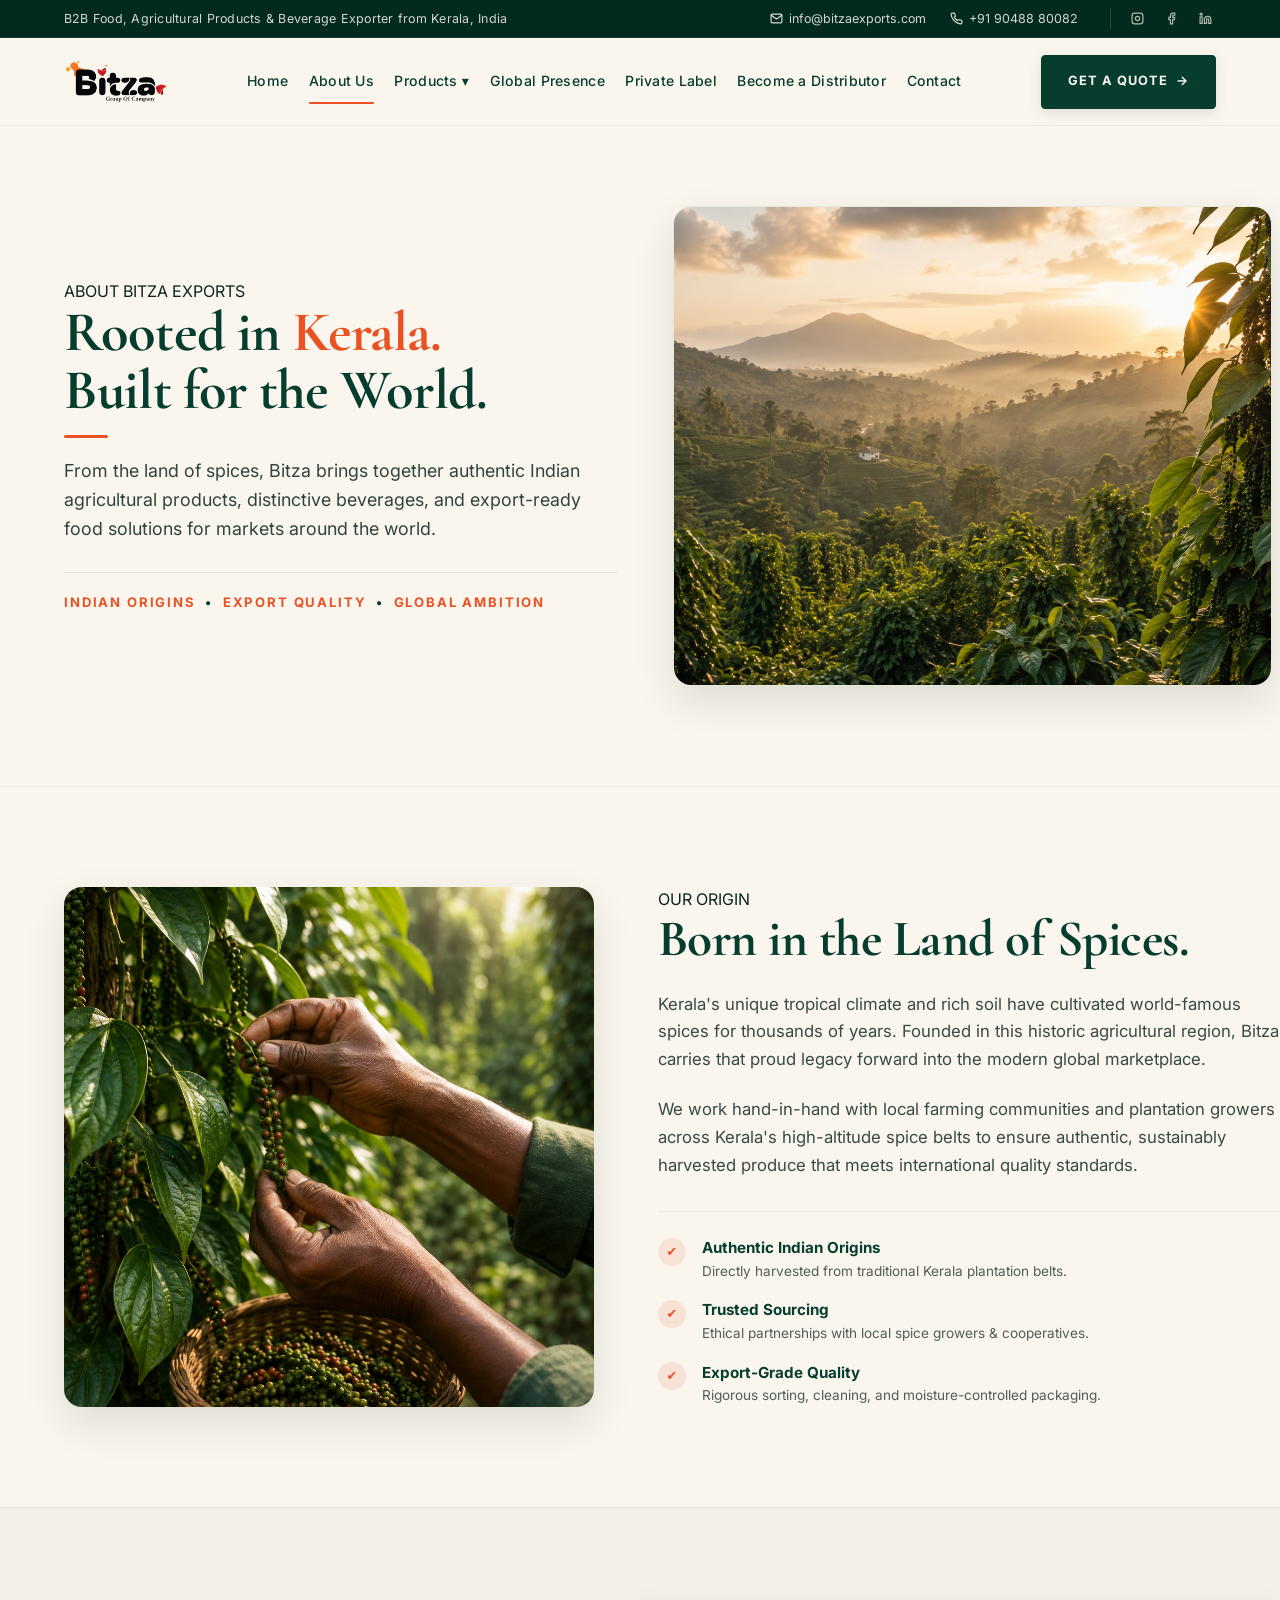
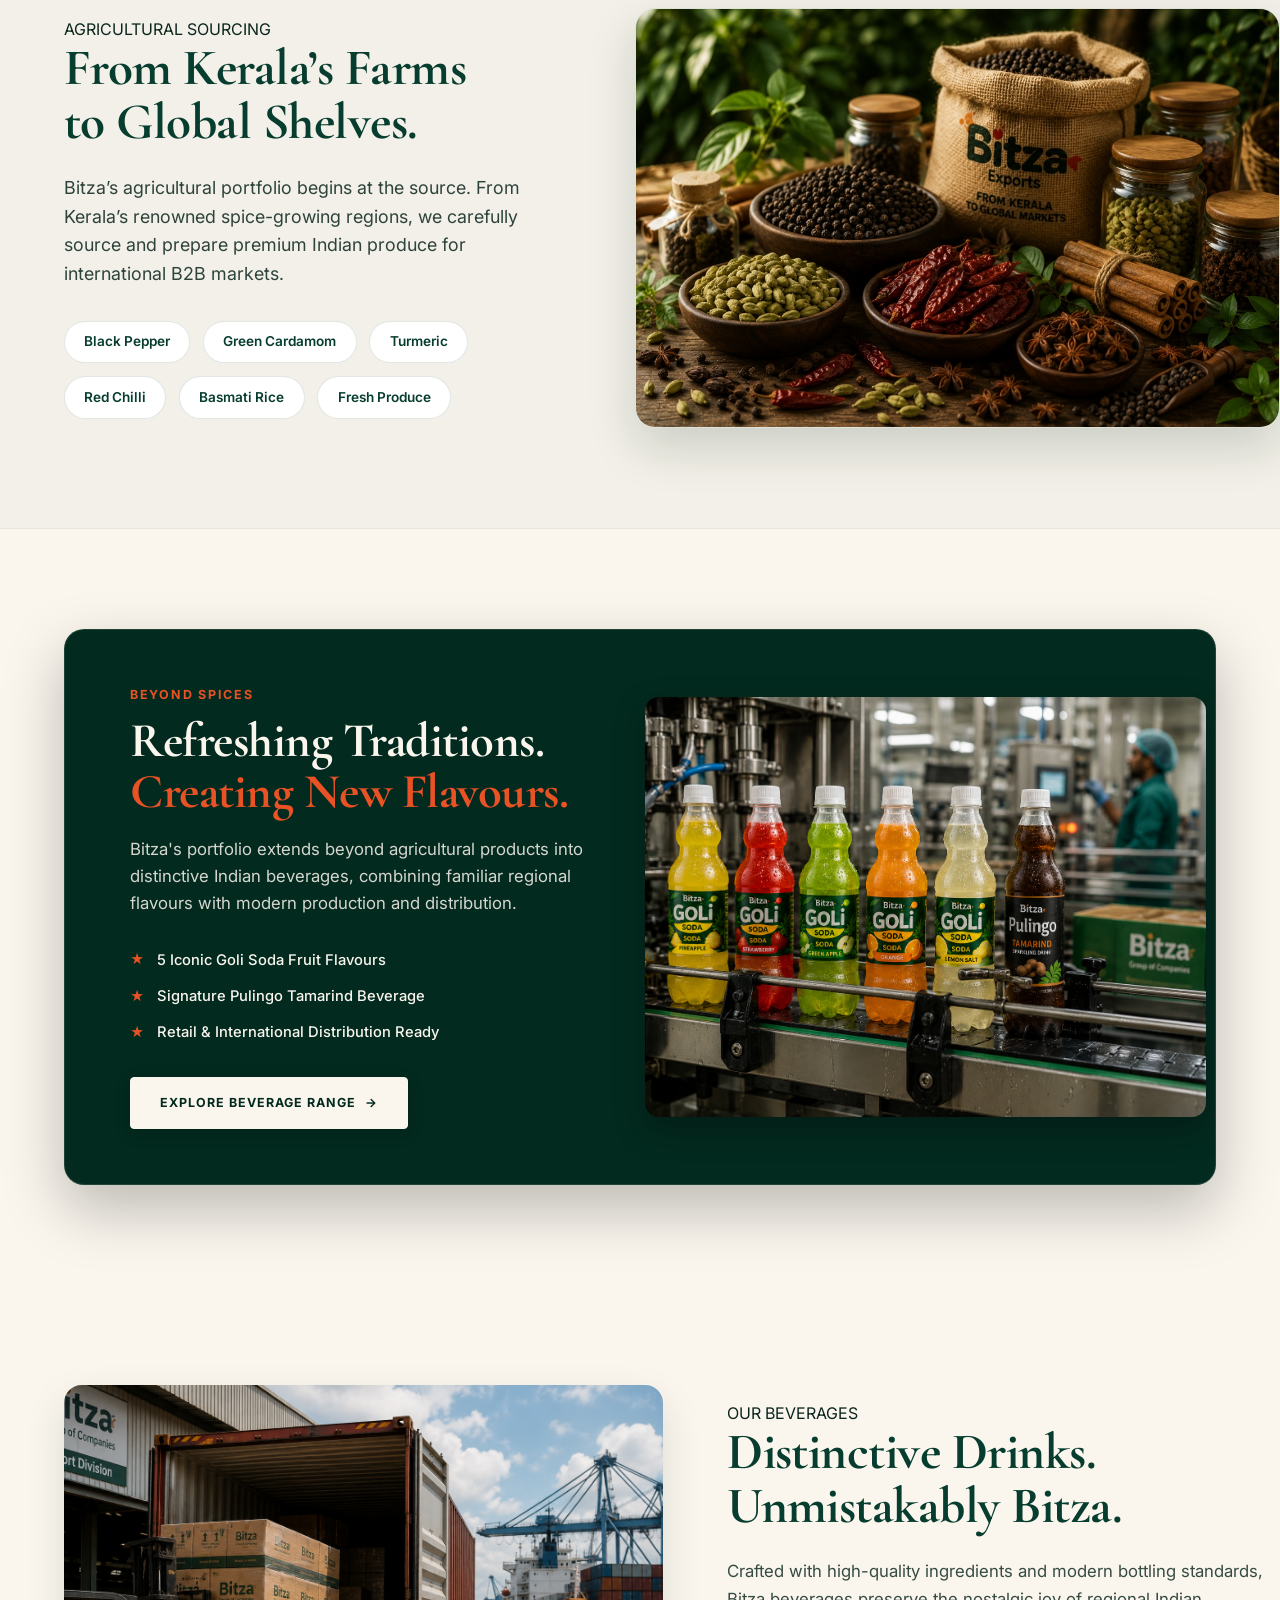
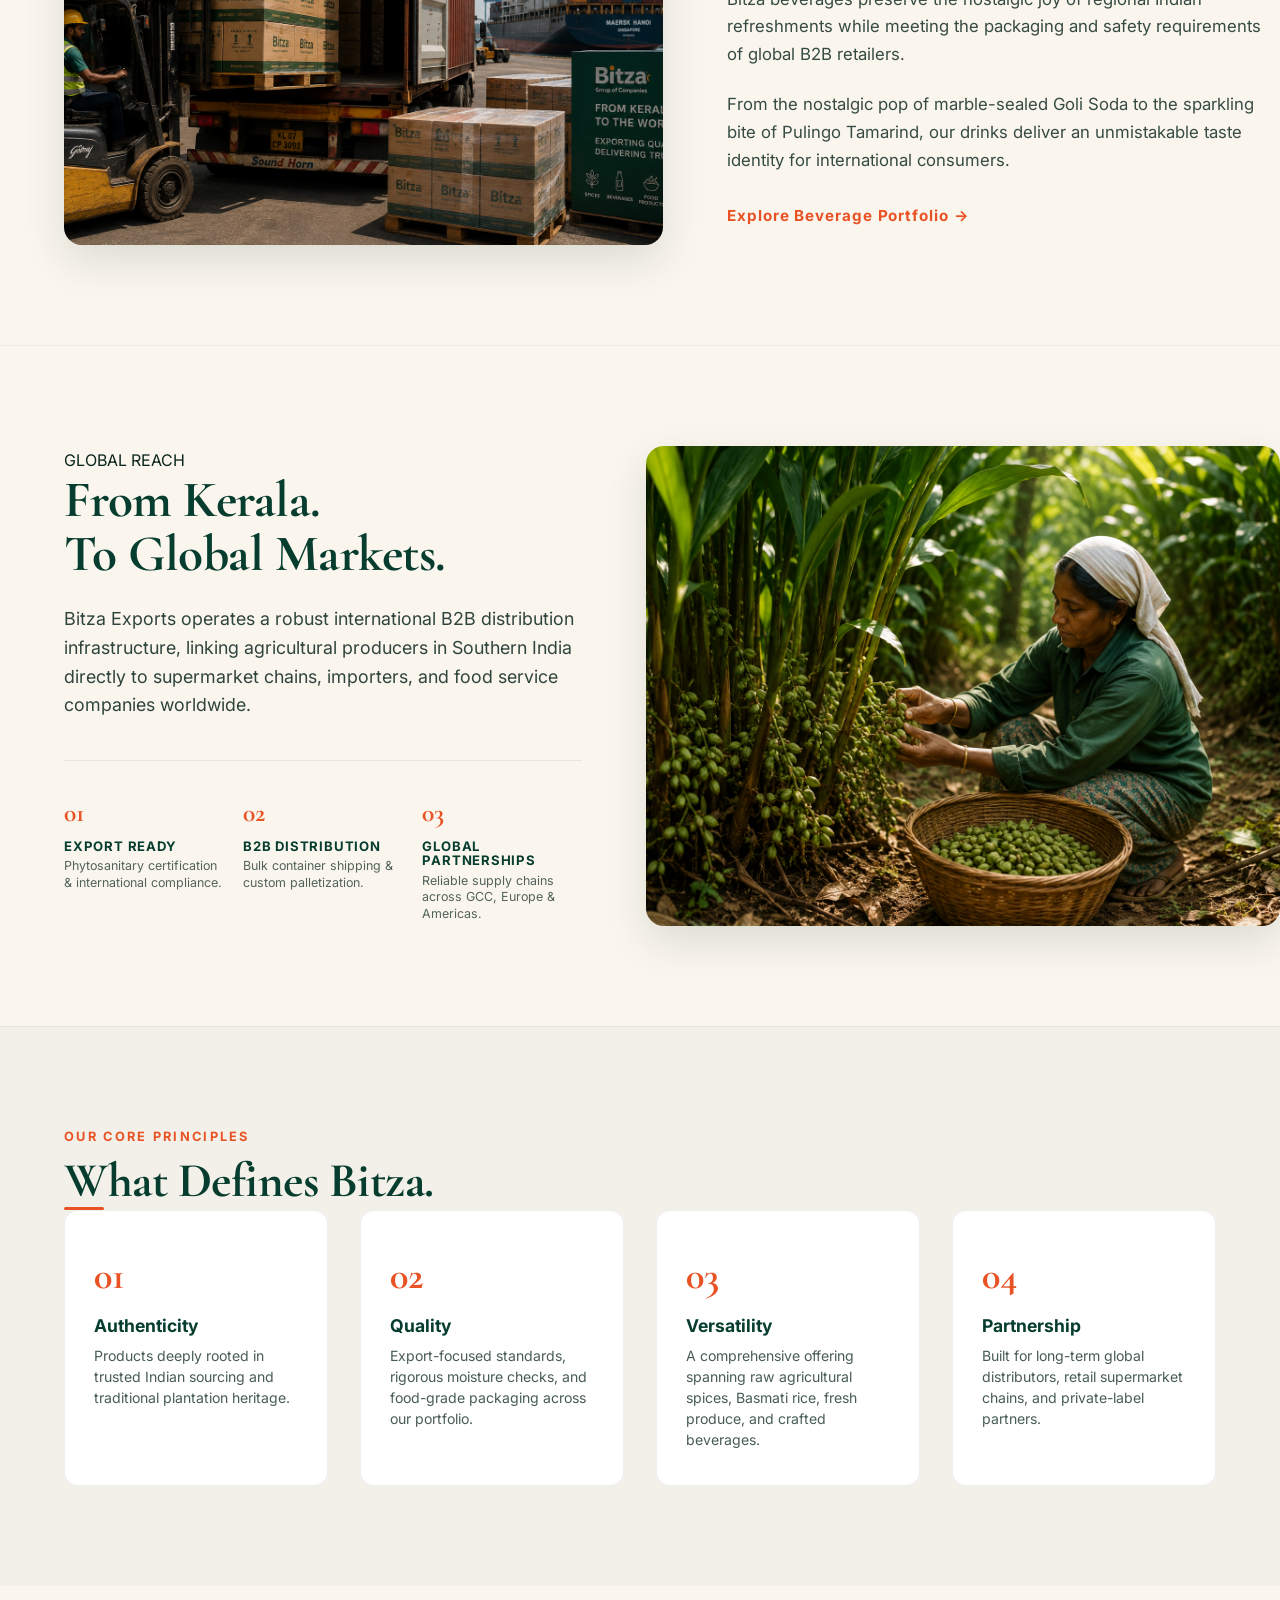
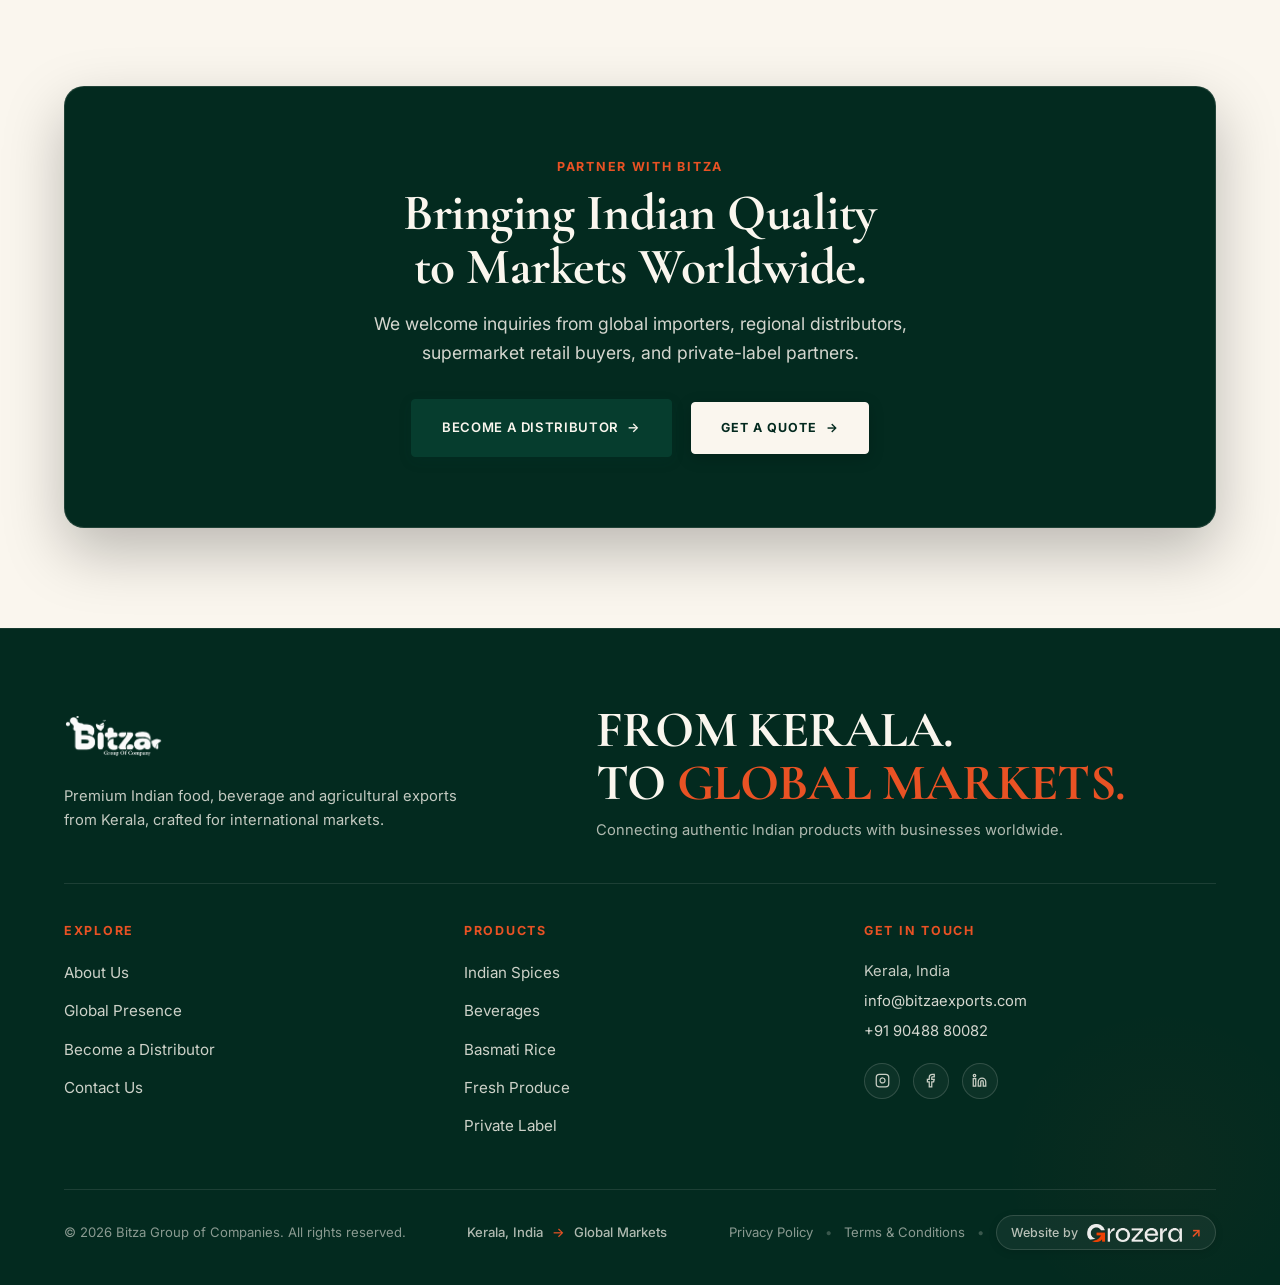
==== about.html @ db4b9f18 "Update footer Grozera credit to use exact uploaded Grozera logo asset with button pill styling" ====
<!DOCTYPE html>
<html lang="en">
<head>
  <meta charset="UTF-8">
  <meta name="viewport" content="width=device-width, initial-scale=1.0">
  <title>About Us — Bitza Exports | Rooted in Kerala, Built for the World</title>
  <meta name="description" content="Discover the story of Bitza Exports: from Kerala's spice plantations and agricultural sourcing to modern beverage production and global B2B export distribution.">
  
  <meta name="pinterest" content="nopin" />
  <link rel="icon" type="image/png" href="assets/logo.png">
  
  <!-- Google Fonts -->
  <link rel="preconnect" href="https://fonts.googleapis.com">
  <link rel="preconnect" href="https://fonts.gstatic.com" crossorigin>
  <link href="https://fonts.googleapis.com/css2?family=Cormorant+Garamond:ital,wght@0,500;0,600;0,700;1,400&family=Inter:wght@300;400;500;600;700&display=swap" rel="stylesheet">

  <!-- CSS Stylesheet -->
  <link rel="stylesheet" href="css/style.css?v=1200">
</head>
<body>

  <!-- Top Utility Bar -->
  <div class="top-utility-bar">
    <div class="container utility-container">
      <div class="utility-left">
        <span>B2B Food, Agricultural Products & Beverage Exporter from Kerala, India</span>
      </div>
      <div class="utility-right">
        <a href="mailto:info@bitzaexports.com">
          <svg width="13" height="13" viewBox="0 0 24 24" fill="none" stroke="currentColor" stroke-width="2.2"><path d="M4 4h16c1.1 0 2 .9 2 2v12c0 1.1-.9 2-2 2H4c-1.1 0-2-.9-2-2V6c0-1.1.9-2 2-2z"></path><polyline points="22,6 12,13 2,6"></polyline></svg>
          info@bitzaexports.com
        </a>
        <a href="tel:+919048880082">
          <svg width="13" height="13" viewBox="0 0 24 24" fill="none" stroke="currentColor" stroke-width="2.2"><path d="M22 16.92v3a2 2 0 0 1-2.18 2 19.79 19.79 0 0 1-8.63-3.07 19.5 19.5 0 0 1-6-6 19.79 19.79 0 0 1-3.07-8.67A2 2 0 0 1 4.11 2h3a2 2 0 0 1 2 1.72 12.84 12.84 0 0 0 .7 2.81 2 2 0 0 1-.45 2.11L8.09 9.91a16 16 0 0 0 6 6l1.27-1.27a2 2 0 0 1 2.11-.45 12.84 12.84 0 0 0 2.81.7A2 2 0 0 1 22 16.92z"></path></svg>
          +91 90488 80082
        </a>
        <div class="utility-socials">
          <a href="https://www.instagram.com/bitza_group?igsh=MTluaHoxc25wZjhmeg==" target="_blank" rel="noopener noreferrer" aria-label="Visit Bitza on Instagram"><svg width="13" height="13" viewBox="0 0 24 24" fill="none" stroke="currentColor" stroke-width="2.2"><rect x="2" y="2" width="20" height="20" rx="5" ry="5"></rect><path d="M16 11.37A4 4 0 1 1 12.63 8 4 4 0 0 1 16 11.37z"></path><line x1="17.5" y1="6.5" x2="17.51" y2="6.5"></line></svg></a>
          <a href="https://www.facebook.com/share/p/14ssbmf7pZp/?mibextid=wwXIfr" target="_blank" rel="noopener noreferrer" aria-label="Visit Bitza on Facebook"><svg width="13" height="13" viewBox="0 0 24 24" fill="none" stroke="currentColor" stroke-width="2.2"><path d="M18 2h-3a5 5 0 0 0-5 5v3H7v4h3v8h4v-8h3l1-4h-4V7a1 1 0 0 1 1-1h3z"></path></svg></a>
          <a href="#" aria-label="LinkedIn"><svg width="13" height="13" viewBox="0 0 24 24" fill="none" stroke="currentColor" stroke-width="2.2"><path d="M16 8a6 6 0 0 1 6 6v7h-4v-7a2 2 0 0 0-2-2 2 2 0 0 0-2 2v7h-4v-7a6 6 0 0 1 6-6z"></path><rect x="2" y="9" width="4" height="12"></rect><circle cx="4" cy="4" r="2"></circle></svg></a>
        </div>
      </div>
    </div>
  </div>

  <!-- Header / Navigation -->
  <header id="mainHeader">
    <div class="nav-container">
      <a href="index.html" class="logo-container">
        <img src="assets/logo.png" alt="Bitza Group of Companies Logo" nopin="nopin" data-pin-no-hover="true">
      </a>
      
      <nav aria-label="Main Navigation">
        <ul class="nav-links">
          <li><a href="index.html">Home</a></li>
          <li class="active"><a href="about.html">About Us</a></li>
          <li class="has-dropdown">
            <a href="products.html" aria-haspopup="true">Products <span class="arrow">▾</span></a>
            <ul class="dropdown-menu">
              <li><a href="products.html" class="dropdown-title-link">All Products Portfolio</a></li>
              <li><a href="products.html?cat=spices">Spices (Pepper, Cardamom, Turmeric)</a></li>
              <li><a href="products.html?cat=beverages">Beverages (Goli Soda & Pulingo)</a></li>
              <li><a href="products.html?cat=rice">Rice (Basmati Varieties)</a></li>
              <li><a href="products.html?cat=produce">Fresh Produce (Fruits & Vegetables)</a></li>
            </ul>
          </li>
          <li><a href="index.html#global-presence">Global Presence</a></li>
          <li><a href="index.html#private-label">Private Label</a></li>
          <li><a href="distributor.html">Become a Distributor</a></li>
          <li><a href="contact.html">Contact</a></li>
        </ul>
      </nav>
      
      <div class="nav-right-actions">
        <a href="contact.html" class="btn btn-nav-quote">GET A QUOTE <span class="arrow">→</span></a>
      </div>

      <button class="burger-menu" id="burgerBtn" aria-label="Toggle Navigation Menu">
        <span></span><span></span><span></span>
      </button>
    </div>
  </header>

  <!-- Mobile Drawer Panel -->
  <div class="mobile-nav-panel" id="mobilePanel">
    <ul class="mobile-nav-links">
      <li><a href="index.html">Home</a></li>
      <li class="active"><a href="about.html">About Us</a></li>
      <li>
        <a href="products.html">Products</a>
        <ul class="mobile-sub-menu">
          <li><a href="products.html?cat=spices">Spices & Food</a></li>
          <li><a href="products.html?cat=beverages">Beverages (Goli Soda & Pulingo)</a></li>
          <li><a href="products.html?cat=rice">Basmati Rice</a></li>
          <li><a href="products.html?cat=produce">Fresh Produce</a></li>
        </ul>
      </li>
      <li><a href="index.html#global-presence">Global Presence</a></li>
      <li><a href="index.html#private-label">Private Label</a></li>
      <li><a href="distributor.html">Become a Distributor</a></li>
      <li><a href="contact.html">Contact</a></li>
    </ul>
    <div class="mobile-drawer-cta">
      <a href="contact.html" class="btn btn-hero-primary block-cta">GET A QUOTE <span class="arrow">→</span></a>
    </div>
  </div>

  <!-- SECTION 1 — ABOUT HERO -->
  <section class="about-hero-section">
    <div class="container">
      <div class="about-hero-grid">
        
        <!-- Left Content -->
        <div class="about-hero-left">
          <span class="eyebrow-orange">ABOUT BITZA EXPORTS</span>
          
          <h1 class="about-hero-headline">
            Rooted in <span class="text-orange">Kerala.</span><br>
            Built for the World.
          </h1>
          
          <div class="hero-orange-line"></div>
          
          <p class="about-hero-lead">
            From the land of spices, Bitza brings together authentic Indian agricultural products, distinctive beverages, and export-ready food solutions for markets around the world.
          </p>
          
          <div class="about-hero-tagline">
            <span>Indian Origins</span> • <span>Export Quality</span> • <span>Global Ambition</span>
          </div>
        </div>

        <!-- Right Photographic Composition -->
        <div class="about-hero-right">
          <div class="about-hero-img-wrap">
            <img src="aboutus/ChatGPT Image Aug 3, 2026 at 01_32_24 PM.png" alt="Kerala Spice Plantation Landscape Origin" class="about-hero-img" nopin="nopin" data-pin-no-hover="true">
          </div>
        </div>

      </div>
    </div>
  </section>

  <!-- SECTION 2 — OUR ORIGIN -->
  <section class="about-origin-section">
    <div class="container">
      <div class="about-origin-grid">
        
        <!-- Left Visual Composition -->
        <div class="about-origin-left reveal-up">
          <div class="origin-main-img-wrap">
            <img src="aboutus/ChatGPT Image Aug 3, 2026 at 01_35_06 PM.png" alt="Kerala Plantation Farmer Harvesting Spices" class="origin-main-img" nopin="nopin" data-pin-no-hover="true">
          </div>
        </div>

        <!-- Right Story Content -->
        <div class="about-origin-right reveal-up">
          <span class="eyebrow-orange">OUR ORIGIN</span>
          <h2 class="serif-title-h2">Born in the Land of Spices.</h2>
          
          <p class="about-story-p">
            Kerala's unique tropical climate and rich soil have cultivated world-famous spices for thousands of years. Founded in this historic agricultural region, Bitza carries that proud legacy forward into the modern global marketplace.
          </p>
          
          <p class="about-story-p">
            We work hand-in-hand with local farming communities and plantation growers across Kerala's high-altitude spice belts to ensure authentic, sustainably harvested produce that meets international quality standards.
          </p>

          <div class="origin-points-list">
            <div class="origin-point-item">
              <span class="point-icon">✔</span>
              <div class="point-txt">
                <strong>Authentic Indian Origins</strong>
                <span>Directly harvested from traditional Kerala plantation belts.</span>
              </div>
            </div>

            <div class="origin-point-item">
              <span class="point-icon">✔</span>
              <div class="point-txt">
                <strong>Trusted Sourcing</strong>
                <span>Ethical partnerships with local spice growers & cooperatives.</span>
              </div>
            </div>

            <div class="origin-point-item">
              <span class="point-icon">✔</span>
              <div class="point-txt">
                <strong>Export-Grade Quality</strong>
                <span>Rigorous sorting, cleaning, and moisture-controlled packaging.</span>
              </div>
            </div>
          </div>
        </div>

      </div>
    </div>
  </section>

          <!-- SECTION 3 — AGRICULTURAL SOURCING -->
  <section class="about-farm-portfolio-section" id="agricultural-sourcing">
    <div class="container">
      <div class="farm-portfolio-grid">
        
        <!-- Left Content Column -->
        <div class="farm-text-col reveal-up">
          <span class="eyebrow-orange">AGRICULTURAL SOURCING</span>
          <h2 class="serif-title-h2">From Kerala’s Farms<br>to Global Shelves.</h2>
          
          <p class="lead" style="margin-top: 1rem; margin-bottom: 2rem;">
            Bitza’s agricultural portfolio begins at the source. From Kerala’s renowned spice-growing regions, we carefully source and prepare premium Indian produce for international B2B markets.
          </p>
          
          <div class="farm-categories-grid">
            <div class="farm-cat-chip">Black Pepper</div>
            <div class="farm-cat-chip">Green Cardamom</div>
            <div class="farm-cat-chip">Turmeric</div>
            <div class="farm-cat-chip">Red Chilli</div>
            <div class="farm-cat-chip">Basmati Rice</div>
            <div class="farm-cat-chip">Fresh Produce</div>
          </div>
        </div>

        <!-- Right Side Bitza Spices Photography Frame -->
        <div class="farm-images-col reveal-up">
          <div class="farm-img-card card-single-hero">
            <img src="spices/bitza_spices_hero.jpg?v=200" alt="Bitza Exports Kerala Spices Sourcing - Peppercorns, Cardamom, Red Chillies, Cinnamon" class="farm-img" nopin="nopin" data-pin-no-hover="true">
          </div>
        </div>

      </div>
    </div>
  </section>

  <!-- SECTION 4 — BEYOND SPICES / BEVERAGE STORY -->
  <section class="about-beverage-story-section">
    <div class="container">
      <div class="bev-story-card reveal-up">
        
        <!-- Left Content -->
        <div class="bev-story-left">
          <span class="pl-eyebrow">BEYOND SPICES</span>
          
          <h2 class="bev-story-headline">
            Refreshing Traditions.<br>
            <span class="text-orange">Creating New Flavours.</span>
          </h2>
          
          <p class="bev-story-desc">
            Bitza's portfolio extends beyond agricultural products into distinctive Indian beverages, combining familiar regional flavours with modern production and distribution.
          </p>

          <div class="bev-story-points">
            <div class="bev-point">
              <span class="b-icon">★</span>
              <span>5 Iconic Goli Soda Fruit Flavours</span>
            </div>
            <div class="bev-point">
              <span class="b-icon">★</span>
              <span>Signature Pulingo Tamarind Beverage</span>
            </div>
            <div class="bev-point">
              <span class="b-icon">★</span>
              <span>Retail & International Distribution Ready</span>
            </div>
          </div>

          <div style="margin-top: 2rem;">
            <a href="products.html?cat=beverages" class="btn btn-pl-primary">
              EXPLORE BEVERAGE RANGE <span class="arrow">→</span>
            </a>
          </div>
        </div>

        <!-- Right Production Image -->
        <div class="bev-story-right">
          <div class="bev-factory-img-wrap">
            <img src="aboutus/ChatGPT Image Aug 3, 2026 at 01_58_56 PM.png" alt="Bitza Modern Stainless Steel Beverage Production Facility" class="bev-factory-img" nopin="nopin" data-pin-no-hover="true">
          </div>
        </div>

      </div>
    </div>
  </section>

  <!-- SECTION 5 — OUR BEVERAGES (COMPANY STORY) -->
  <section class="about-our-beverages-section">
    <div class="container">
      <div class="our-bev-grid">
        
        <!-- Left Showcase Image -->
        <div class="our-bev-left reveal-up">
          <div class="bev-family-frame">
            <img src="aboutus/ChatGPT Image Aug 3, 2026 at 02_05_46 PM.png" alt="Bitza Complete Beverage Family Lineup" class="bev-family-img" nopin="nopin" data-pin-no-hover="true">
          </div>
        </div>

        <!-- Right Story Content -->
        <div class="our-bev-right reveal-up">
          <span class="eyebrow-orange">OUR BEVERAGES</span>
          <h2 class="serif-title-h2">Distinctive Drinks.<br>Unmistakably Bitza.</h2>
          
          <p class="about-story-p">
            Crafted with high-quality ingredients and modern bottling standards, Bitza beverages preserve the nostalgic joy of regional Indian refreshments while meeting the packaging and safety requirements of global B2B retailers.
          </p>

          <p class="about-story-p">
            From the nostalgic pop of marble-sealed Goli Soda to the sparkling bite of Pulingo Tamarind, our drinks deliver an unmistakable taste identity for international consumers.
          </p>

          <div style="margin-top: 1.8rem;">
            <a href="products.html?cat=beverages" class="range-card-link" style="font-size: 0.95rem;">
              Explore Beverage Portfolio <span class="arrow">→</span>
            </a>
          </div>
        </div>

      </div>
    </div>
  </section>

  <!-- SECTION 6 — GLOBAL EXPORT -->
  <section class="about-global-export-section">
    <div class="container">
      <div class="global-export-grid">
        
        <!-- Left Story Content -->
        <div class="global-export-left reveal-up">
          <span class="eyebrow-orange">GLOBAL REACH</span>
          <h2 class="serif-title-h2">From Kerala.<br>To Global Markets.</h2>
          
          <p class="lead">
            Bitza Exports operates a robust international B2B distribution infrastructure, linking agricultural producers in Southern India directly to supermarket chains, importers, and food service companies worldwide.
          </p>

          <div class="export-indicators-grid">
            <div class="export-ind-card">
              <span class="ind-num">01</span>
              <h4>EXPORT READY</h4>
              <p>Phytosanitary certification & international compliance.</p>
            </div>
            
            <div class="export-ind-card">
              <span class="ind-num">02</span>
              <h4>B2B DISTRIBUTION</h4>
              <p>Bulk container shipping & custom palletization.</p>
            </div>

            <div class="export-ind-card">
              <span class="ind-num">03</span>
              <h4>GLOBAL PARTNERSHIPS</h4>
              <p>Reliable supply chains across GCC, Europe & Americas.</p>
            </div>
          </div>
        </div>

        <!-- Right Cinematic Export Image -->
        <div class="global-export-right reveal-up">
          <div class="export-img-frame">
            <img src="aboutus/ChatGPT Image Aug 3, 2026 at 02_06_27 PM.png" alt="Bitza International Container Shipping & Export Logistics" class="export-main-img" nopin="nopin" data-pin-no-hover="true">
          </div>
        </div>

      </div>
    </div>
  </section>

  <!-- SECTION 7 — COMPANY VALUES -->
  <section class="about-values-section">
    <div class="container">
      <div class="section-header reveal-up centered-header">
        <span class="section-eyebrow-orange">OUR CORE PRINCIPLES</span>
        <h2>What Defines Bitza.</h2>
        <div class="why-bitza-orange-line centered-line"></div>
      </div>

      <div class="values-4col-grid reveal-up">
        
        <div class="value-col-card">
          <span class="v-num">01</span>
          <h3>Authenticity</h3>
          <p>Products deeply rooted in trusted Indian sourcing and traditional plantation heritage.</p>
        </div>

        <div class="value-col-card">
          <span class="v-num">02</span>
          <h3>Quality</h3>
          <p>Export-focused standards, rigorous moisture checks, and food-grade packaging across our portfolio.</p>
        </div>

        <div class="value-col-card">
          <span class="v-num">03</span>
          <h3>Versatility</h3>
          <p>A comprehensive offering spanning raw agricultural spices, Basmati rice, fresh produce, and crafted beverages.</p>
        </div>

        <div class="value-col-card">
          <span class="v-num">04</span>
          <h3>Partnership</h3>
          <p>Built for long-term global distributors, retail supermarket chains, and private-label partners.</p>
        </div>

      </div>
    </div>
  </section>

  <!-- SECTION 8 — FINAL PARTNER CTA -->
  <section class="about-final-cta-section">
    <div class="container">
      <div class="about-cta-card reveal-up">
        <span class="pl-eyebrow">PARTNER WITH BITZA</span>
        
        <h2 class="serif-title-white" style="font-size: clamp(2.4rem, 4vw, 3.5rem);">
          Bringing Indian Quality<br>
          to Markets Worldwide.
        </h2>
        
        <p class="lead-white" style="max-width: 620px; margin: 1rem auto 2rem auto;">
          We welcome inquiries from global importers, regional distributors, supermarket retail buyers, and private-label partners.
        </p>

        <div class="about-cta-buttons">
          <a href="distributor.html" class="btn btn-hero-primary">BECOME A DISTRIBUTOR <span class="arrow">→</span></a>
          <a href="contact.html" class="btn btn-pl-primary">GET A QUOTE <span class="arrow">→</span></a>
        </div>
      </div>
    </div>
  </section>

  <!-- SECTION 11: PREMIUM EDITORIAL FOOTER -->
  <footer class="site-footer" id="site-footer">
    <div class="footer-container">
      
      <!-- TOP BRAND AREA (Two-Column Composition) -->
      <div class="footer-brand-grid">
        
        <!-- LEFT: Brand Logo & Description -->
        <div class="footer-brand-left">
          <div class="footer-logo-wrap">
            <img src="assets/logo.png" alt="Bitza Group of Companies Logo" class="footer-logo" nopin="nopin" data-pin-no-hover="true">
          </div>
          <p class="footer-brand-desc">
            Premium Indian food, beverage and agricultural exports from Kerala, crafted for international markets.
          </p>
        </div>

        <!-- RIGHT: Editorial Brand Statement -->
        <div class="footer-brand-right">
          <h2 class="footer-editorial-statement">
            FROM KERALA.<br>
            TO <span class="text-orange">GLOBAL MARKETS.</span>
          </h2>
          <p class="footer-statement-sub">
            Connecting authentic Indian products with businesses worldwide.
          </p>
        </div>

      </div>

      <!-- Subtle Divider #1 -->
      <div class="footer-divider"></div>

      <!-- FOOTER NAVIGATION (3 Well-Proportioned Columns) -->
      <div class="footer-nav-grid">
        
        <!-- COLUMN 1: EXPLORE -->
        <div class="footer-nav-col">
          <h4 class="footer-col-label">EXPLORE</h4>
          <ul class="footer-nav-links">
            <li><a href="about.html">About Us <span class="nav-arrow">→</span></a></li>
            <li><a href="index.html#global-presence">Global Presence <span class="nav-arrow">→</span></a></li>
            <li><a href="distributor.html">Become a Distributor <span class="nav-arrow">→</span></a></li>
            <li><a href="contact.html">Contact Us <span class="nav-arrow">→</span></a></li>
          </ul>
        </div>

        <!-- COLUMN 2: PRODUCTS -->
        <div class="footer-nav-col">
          <h4 class="footer-col-label">PRODUCTS</h4>
          <ul class="footer-nav-links">
            <li><a href="products.html?cat=spices">Indian Spices <span class="nav-arrow">→</span></a></li>
            <li><a href="products.html?cat=beverages">Beverages <span class="nav-arrow">→</span></a></li>
            <li><a href="products.html?cat=rice">Basmati Rice <span class="nav-arrow">→</span></a></li>
            <li><a href="products.html?cat=produce">Fresh Produce <span class="nav-arrow">→</span></a></li>
            <li><a href="index.html#private-label">Private Label <span class="nav-arrow">→</span></a></li>
          </ul>
        </div>

        <!-- COLUMN 3: GET IN TOUCH -->
        <div class="footer-nav-col">
          <h4 class="footer-col-label">GET IN TOUCH</h4>
          <div class="footer-contact-info">
            <p class="contact-location">Kerala, India</p>
            <p><a href="mailto:info@bitzaexports.com" class="contact-link">info@bitzaexports.com</a></p>
            <p><a href="tel:+919048880082" class="contact-link">+91 90488 80082</a></p>
          </div>

          <!-- Minimal Line Social Icons -->
          <div class="footer-social-bar">
            <a href="https://www.instagram.com/bitza_group?igsh=MTluaHoxc25wZjhmeg==" target="_blank" rel="noopener noreferrer" aria-label="Visit Bitza on Instagram" class="social-icon-link">
              <svg width="15" height="15" viewBox="0 0 24 24" fill="none" stroke="currentColor" stroke-width="2"><rect x="2" y="2" width="20" height="20" rx="5" ry="5"></rect><path d="M16 11.37A4 4 0 1 1 12.63 8 4 4 0 0 1 16 11.37z"></path><line x1="17.5" y1="6.5" x2="17.51" y2="6.5"></line></svg>
            </a>
            <a href="https://www.facebook.com/share/p/14ssbmf7pZp/?mibextid=wwXIfr" target="_blank" rel="noopener noreferrer" aria-label="Visit Bitza on Facebook" class="social-icon-link">
              <svg width="15" height="15" viewBox="0 0 24 24" fill="none" stroke="currentColor" stroke-width="2"><path d="M18 2h-3a5 5 0 0 0-5 5v3H7v4h3v8h4v-8h3l1-4h-4V7a1 1 0 0 1 1-1h3z"></path></svg>
            </a>
            <a href="#" aria-label="LinkedIn" class="social-icon-link">
              <svg width="15" height="15" viewBox="0 0 24 24" fill="none" stroke="currentColor" stroke-width="2"><path d="M16 8a6 6 0 0 1 6 6v7h-4v-7a2 2 0 0 0-2-2 2 2 0 0 0-2 2v7h-4v-7a6 6 0 0 1 6-6z"></path><rect x="2" y="9" width="4" height="12"></rect><circle cx="4" cy="4" r="2"></circle></svg>
            </a>
          </div>
        </div>

      </div>

      <!-- Subtle Divider #2 -->
      <div class="footer-divider" style="margin-top: 50px; margin-bottom: 25px;"></div>

      <!-- COMPACT BOTTOM BAR -->
      <div class="footer-bottom-bar">
        <div class="bottom-left">
          © 2026 Bitza Group of Companies. All rights reserved.
        </div>
        <div class="bottom-center">
          Kerala, India <span class="bottom-arrow">→</span> Global Markets
        </div>
        <div class="bottom-right">
          <a href="#">Privacy Policy</a>
          <span class="bottom-sep">•</span>
          <a href="#">Terms & Conditions</a>
          <span class="bottom-sep">•</span>
          <a href="https://www.grozera.com" target="_blank" rel="noopener noreferrer" class="grozera-btn-credit" aria-label="Website by Grozera">
            <span class="credit-label">Website by</span>
            <img src="assets/grozera_logo_clean.png" alt="GROZERA" class="grozera-btn-logo">
            <span class="grozera-btn-arrow">↗</span>
          </a>
        </div>
      </div>

    </div>
  </footer>

  <!-- Scripts -->
  <script src="js/main.js"></script>
</body>
</html>
---- css/style.css ----
/* ==========================================================================
   BITZA EXPORTS — PREMIUM GLOBAL DESIGN SYSTEM & STYLESHEET
   ========================================================================== */

/* Google Fonts Import */
@import url('https://fonts.googleapis.com/css2?family=Cormorant+Garamond:ital,wght@0,500;0,600;0,700;1,400&family=Inter:wght@300;400;500;600;700;800&display=swap');

/* Color Variables & Design Tokens */
:root {
  /* Brand Palette */
  --color-ivory: #FAF6EE;          /* Warm Ivory Background */
  --color-forest: #063D2E;         /* Deep Forest Green (Primary) */
  --color-forest-dark: #032A1F;    /* Dark Forest Green for hovers/dark sections */
  --color-orange: #E95224;         /* Brand Orange Accent */
  --color-gold: #C5A059;           /* Muted Gold Accent */
  --color-text-dark: #0B251C;      /* Primary Near-Black Typography */
  --color-white: #FFFFFF;
  
  --color-border: rgba(6, 61, 46, 0.08);
  --color-border-dark: rgba(250, 246, 238, 0.12);

  /* Typography */
  --font-serif: 'Cormorant Garamond', Georgia, serif;
  --font-sans: 'Inter', system-ui, -apple-system, sans-serif;

  /* Layout */
  --container-max: 1440px;

  /* Transitions */
  --transition-smooth: all 0.4s cubic-bezier(0.25, 1, 0.5, 1);
  --transition-fast: all 0.2s ease;
}

/* Base Reset & Globals */
*, *::before, *::after {
  box-sizing: border-box;
  margin: 0;
  padding: 0;
}

html {
  font-size: 16px;
  scroll-behavior: smooth;
  -webkit-font-smoothing: antialiased;
  -moz-osx-font-smoothing: grayscale;
}

body {
  background-color: var(--color-ivory);
  color: var(--color-text-dark);
  font-family: var(--font-sans);
  line-height: 1.6;
  font-weight: 400;
  overflow-x: hidden;
}

/* Typography Hierarchy */
h1, h2, h3, h4, h5, h6 {
  font-family: var(--font-serif);
  font-weight: 700;
  line-height: 1.1;
  color: var(--color-forest);
}

h1 {
  font-size: clamp(3rem, 5vw, 5.2rem);
  letter-spacing: -0.015em;
}

h2 {
  font-size: clamp(2.2rem, 3.8vw, 3.6rem);
  letter-spacing: -0.01em;
}

h3 {
  font-size: clamp(1.4rem, 2.2vw, 2.2rem);
}

h4 {
  font-size: clamp(1.1rem, 1.6vw, 1.4rem);
}

p {
  font-size: 1.05rem;
  color: rgba(11, 37, 28, 0.82);
  font-weight: 400;
}

p.lead {
  font-size: clamp(1.1rem, 1.4vw, 1.28rem);
  line-height: 1.6;
  font-weight: 400;
  color: rgba(11, 37, 28, 0.85);
}

a {
  color: inherit;
  text-decoration: none;
  transition: var(--transition-fast);
}

/* Layout Containers */
.container {
  width: 100%;
  max-width: var(--container-max);
  margin-left: auto;
  margin-right: auto;
  padding-left: clamp(1.5rem, 5vw, 5rem);
  padding-right: clamp(1.5rem, 5vw, 5rem);
}

/* Top Utility Bar */
.top-utility-bar {
  background-color: var(--color-forest-dark);
  color: rgba(250, 246, 238, 0.85);
  font-size: 0.78rem;
  padding: 0.5rem 0;
  border-bottom: 1px solid rgba(250, 246, 238, 0.08);
}

.utility-container {
  display: flex;
  justify-content: space-between;
  align-items: center;
}

.utility-left {
  font-weight: 400;
  letter-spacing: 0.02em;
}

.utility-right {
  display: flex;
  align-items: center;
  gap: 1.5rem;
}

.utility-right a {
  display: inline-flex;
  align-items: center;
  gap: 0.4rem;
  color: rgba(250, 246, 238, 0.85);
}

.utility-right a:hover {
  color: var(--color-orange);
}

.utility-socials {
  display: flex;
  align-items: center;
  gap: 0.8rem;
  margin-left: 0.5rem;
  padding-left: 1rem;
  border-left: 1px solid rgba(250, 246, 238, 0.15);
}

.utility-socials a {
  color: rgba(250, 246, 238, 0.7);
  display: inline-flex;
  align-items: center;
  justify-content: center;
  padding: 4px;
  cursor: pointer;
  transition: color 250ms ease, transform 250ms ease, opacity 250ms ease;
}

.utility-socials a:hover {
  color: var(--color-orange);
  transform: translateY(-2px);
  opacity: 1;
}

.utility-socials a svg {
  pointer-events: none;
}

/* Header & Sticky Navigation (88px height) */
header {
  position: sticky;
  top: 0;
  left: 0;
  width: 100%;
  height: 88px;
  background-color: var(--color-ivory);
  z-index: 1000;
  transition: height 0.3s ease, background-color 0.3s ease, box-shadow 0.3s ease;
  border-bottom: 1px solid rgba(6, 61, 46, 0.06);
  display: flex;
  align-items: center;
  margin-bottom: 0;
}

header.scrolled {
  height: 74px;
  background-color: rgba(250, 246, 238, 0.95);
  backdrop-filter: blur(12px);
  -webkit-backdrop-filter: blur(12px);
  box-shadow: 0 4px 20px rgba(0, 30, 20, 0.05);
}

.nav-container {
  display: flex;
  align-items: center;
  justify-content: space-between;
  width: 100%;
  max-width: var(--container-max);
  margin: 0 auto;
  padding-left: clamp(1.5rem, 5vw, 5rem);
  padding-right: clamp(1.5rem, 5vw, 5rem);
}

.logo-container {
  display: flex;
  align-items: center;
  flex-shrink: 0;
}

.logo-container img {
  height: 46px;
  width: auto;
  object-fit: contain;
  transition: height 0.3s ease;
}

header.scrolled .logo-container img {
  height: 38px;
}

/* Navigation Links */
.nav-links {
  display: flex;
  align-items: center;
  list-style: none;
  gap: clamp(14px, 1.6vw, 26px);
  margin: 0;
  padding: 0;
}

.nav-links li {
  position: relative;
  white-space: nowrap;
}

.nav-links a {
  font-family: var(--font-sans);
  font-size: 0.88rem;
  font-weight: 500;
  color: var(--color-forest);
  letter-spacing: 0.02em;
  padding: 0.5rem 0;
  display: inline-flex;
  align-items: center;
  gap: 0.25rem;
  position: relative;
  white-space: nowrap;
  transition: color 250ms ease;
}

.nav-links a::before {
  content: '';
  position: absolute;
  bottom: -3px;
  left: 0;
  width: 100%;
  height: 2px;
  background-color: var(--color-orange);
  border-radius: 2px;
  transform: scaleX(0);
  transform-origin: right;
  transition: transform 250ms ease;
}

.nav-links a:hover::before {
  transform: scaleX(1);
  transform-origin: left;
}

.nav-links li.active a::before {
  transform: scaleX(1);
  transform-origin: left;
}

.nav-links a:hover {
  color: var(--color-orange);
}

/* Dropdown Menu */
.has-dropdown {
  position: relative;
}

.dropdown-menu {
  position: absolute;
  top: 100%;
  left: 50%;
  transform: translateX(-50%) translateY(10px);
  background-color: var(--color-ivory);
  border: 1px solid var(--color-border);
  box-shadow: 0 12px 30px rgba(0, 30, 20, 0.08);
  border-radius: 8px;
  padding: 0.8rem 0;
  min-width: 200px;
  list-style: none;
  opacity: 0;
  visibility: hidden;
  transition: var(--transition-smooth);
}

.has-dropdown:hover .dropdown-menu {
  opacity: 1;
  visibility: visible;
  transform: translateX(-50%) translateY(0);
}

.dropdown-menu li a {
  padding: 0.6rem 1.2rem;
  display: block;
  font-size: 0.85rem;
  color: var(--color-forest);
  font-weight: 500;
  white-space: nowrap;
}

.dropdown-menu li a:hover {
  background-color: rgba(6, 61, 46, 0.04);
  color: var(--color-orange);
}

/* Nav Right Actions (CTA Group) */
.nav-right-actions {
  display: flex;
  align-items: center;
  flex-shrink: 0;
}

/* Get a Quote Button */
.btn-nav-quote {
  display: inline-flex;
  align-items: center;
  justify-content: center;
  gap: 0.5rem;
  height: 54px;
  padding: 0 26px;
  width: auto;
  min-width: max-content;
  white-space: nowrap;
  background-color: var(--color-forest);
  color: var(--color-ivory);
  font-family: var(--font-sans);
  font-size: 0.8rem;
  font-weight: 700;
  letter-spacing: 0.08em;
  text-transform: uppercase;
  border-radius: 4px;
  border: 1px solid var(--color-forest);
  transition: transform 250ms ease, background-color 250ms ease, box-shadow 250ms ease;
  box-shadow: 0 4px 14px rgba(6, 61, 46, 0.12);
}

.btn-nav-quote:hover {
  background-color: var(--color-forest-dark);
  color: var(--color-ivory);
  transform: translateY(-2px);
  box-shadow: 0 6px 18px rgba(6, 61, 46, 0.18);
}

.btn-nav-quote:hover .arrow {
  transform: translateX(4px);
}

.arrow {
  display: inline-block;
  transition: transform 0.25s ease;
}

/* Mobile Navigation Backdrop Overlay */
.mobile-nav-backdrop {
  position: fixed;
  top: 0;
  left: 0;
  width: 100vw;
  height: 100vh;
  background-color: rgba(3, 42, 31, 0.45);
  backdrop-filter: blur(3px);
  -webkit-backdrop-filter: blur(3px);
  z-index: 998;
  opacity: 0;
  pointer-events: none;
  transition: opacity 350ms cubic-bezier(0.22, 1, 0.36, 1);
}

.mobile-nav-backdrop.open {
  opacity: 1;
  pointer-events: auto;
}

/* Mobile Hamburger Menu (44px x 44px Clickable Hit Area) */
.burger-menu {
  display: none;
  flex-direction: column;
  justify-content: center;
  gap: 6px;
  width: 44px;
  height: 44px;
  min-width: 44px;
  min-height: 44px;
  background: transparent;
  border: none;
  cursor: pointer;
  padding: 10px;
  box-sizing: border-box;
  z-index: 1001;
}

.burger-menu span {
  width: 24px;
  height: 2px;
  background-color: var(--color-forest);
  border-radius: 2px;
  transition: transform 300ms cubic-bezier(0.22, 1, 0.36, 1), opacity 250ms ease;
  display: block;
}

.burger-menu.active span:nth-child(1) {
  transform: translateY(8px) rotate(45deg);
}

.burger-menu.active span:nth-child(2) {
  opacity: 0;
}

.burger-menu.active span:nth-child(3) {
  transform: translateY(-8px) rotate(-45deg);
}

/* Mobile Drawer Panel */
.mobile-nav-panel {
  position: fixed;
  top: 0;
  right: -100%;
  width: 88vw;
  max-width: 380px;
  height: 100vh;
  background-color: var(--color-ivory);
  box-shadow: -10px 0 30px rgba(0, 30, 20, 0.15);
  z-index: 1000;
  padding: 5.5rem 1.8rem 2rem 1.8rem;
  transition: right 350ms cubic-bezier(0.22, 1, 0.36, 1);
  overflow-y: auto;
  box-sizing: border-box;
}

.mobile-nav-panel.open {
  right: 0;
}

.mobile-nav-links {
  list-style: none;
  display: flex;
  flex-direction: column;
  gap: 1.2rem;
}

.mobile-nav-links a {
  font-size: 1.15rem;
  font-weight: 600;
  color: var(--color-forest);
  display: block;
  padding: 0.4rem 0;
  transition: color 200ms ease;
}

.mobile-nav-links a:hover,
.mobile-nav-links li.active > a {
  color: var(--color-orange);
}

.mobile-sub-menu {
  list-style: none;
  padding-left: 1rem;
  margin-top: 0.4rem;
  display: flex;
  flex-direction: column;
  gap: 0.5rem;
}

.mobile-sub-menu a {
  font-size: 0.95rem;
  font-weight: 400;
  color: rgba(6, 61, 46, 0.8);
}

/* ==========================================================================
   3. HERO — COMPACT EDITORIAL SPLIT COMPOSITION
   ========================================================================== */
.hero-editorial {
  background-color: var(--color-ivory);
  position: relative;
  overflow: hidden;
  padding: 0;
  margin: 0;
}

.hero-split-wrapper {
  display: grid;
  grid-template-columns: 38% 62%;
  min-height: 580px;
  max-height: 640px;
  align-items: stretch;
  position: relative;
  width: 100%;
  max-width: 1540px;
  margin: 0 auto;
  padding: 0;
}

/* Left Side Content (~38% width) */
.hero-left-content {
  padding-left: clamp(1.5rem, 4.5vw, 4.5rem);
  padding-right: 1.5rem;
  padding-top: 1.5rem;
  padding-bottom: 1.5rem;
  z-index: 5;
  display: flex;
  flex-direction: column;
  justify-content: center;
}

.hero-eyebrow {
  font-family: var(--font-sans);
  font-size: 0.8rem;
  font-weight: 700;
  letter-spacing: 0.16em;
  text-transform: uppercase;
  color: var(--color-orange);
  margin-bottom: 1.2rem;
  display: block;
}

.hero-serif-headline {
  font-family: var(--font-serif);
  font-size: clamp(52px, 4.4vw, 72px);
  font-weight: 700;
  line-height: 0.98;
  color: var(--color-forest);
  margin-bottom: 1rem;
  letter-spacing: -0.015em;
}

.text-orange {
  color: var(--color-orange);
}

.hero-orange-line {
  width: 44px;
  height: 3px;
  background-color: var(--color-orange);
  margin: 0.7rem 0 1.2rem 0;
  border-radius: 2px;
}

.hero-description {
  max-width: 440px;
  font-size: 1.05rem;
  line-height: 1.55;
  color: rgba(11, 37, 28, 0.85);
  margin-bottom: 1.8rem;
  font-family: var(--font-sans);
  font-weight: 400;
}

/* Hero CTA Buttons */
.hero-cta-group {
  display: flex;
  align-items: center;
  gap: 16px;
  margin-bottom: 2rem;
  flex-wrap: nowrap;
}

.btn-hero-primary {
  display: inline-flex;
  align-items: center;
  justify-content: center;
  gap: 0.5rem;
  background-color: var(--color-forest);
  color: var(--color-ivory);
  height: 58px;
  padding: 0 30px;
  white-space: nowrap;
  border-radius: 4px;
  font-family: var(--font-sans);
  font-weight: 600;
  letter-spacing: 0.05em;
  font-size: 0.82rem;
  text-transform: uppercase;
  border: 1px solid var(--color-forest);
  transition: all 300ms ease;
  box-shadow: 0 4px 14px rgba(6, 61, 46, 0.12);
}

.btn-hero-primary:hover {
  background-color: var(--color-forest-dark);
  border-color: var(--color-forest-dark);
  color: var(--color-ivory);
  transform: translateY(-2px);
  box-shadow: 0 6px 18px rgba(6, 61, 46, 0.18);
}

.btn-hero-primary:hover .arrow {
  transform: translateX(4px);
}

.btn-hero-secondary {
  display: inline-flex;
  align-items: center;
  justify-content: center;
  gap: 0.5rem;
  background-color: var(--color-ivory);
  color: var(--color-forest);
  height: 58px;
  padding: 0 30px;
  white-space: nowrap;
  border-radius: 4px;
  font-family: var(--font-sans);
  font-weight: 600;
  letter-spacing: 0.05em;
  font-size: 0.82rem;
  text-transform: uppercase;
  border: 1.5px solid var(--color-forest);
  transition: all 300ms ease;
}

.btn-hero-secondary:hover {
  background-color: var(--color-forest);
  border-color: var(--color-forest);
  color: var(--color-ivory);
  transform: translateY(-2px);
}

.btn-hero-secondary:hover .arrow {
  transform: translateX(4px);
}

/* Understated Trust Indicators */
.hero-trust-bar {
  display: flex;
  align-items: center;
  gap: 1.8rem;
  padding-top: 1.4rem;
  border-top: 1px solid rgba(6, 61, 46, 0.08);
  max-width: 560px;
}

.trust-item {
  display: flex;
  align-items: center;
  gap: 0.55rem;
  color: var(--color-forest);
}

.trust-icon {
  display: flex;
  align-items: center;
  justify-content: center;
  color: var(--color-forest);
  opacity: 0.9;
  flex-shrink: 0;
}

.trust-text strong {
  display: block;
  font-size: 0.82rem;
  font-weight: 700;
  color: var(--color-forest);
  line-height: 1.2;
}

.trust-text span {
  display: block;
  font-size: 0.74rem;
  color: rgba(6, 61, 46, 0.7);
  line-height: 1.2;
}

/* Right Side Visual Photography (~62% width) */
.hero-right-visual {
  position: relative;
  width: 100%;
  height: 100%;
  display: flex;
  align-items: flex-start;
  justify-content: flex-end;
  overflow: hidden;
  margin: 0;
  padding: 0;
}

.hero-image-mask-overlay {
  position: absolute;
  top: 0;
  left: 0;
  bottom: 0;
  width: 25%;
  z-index: 2;
  pointer-events: none;
  background: linear-gradient(
    to right,
    #FAF6EE 0%,
    rgba(250, 246, 238, 0.85) 25%,
    rgba(250, 246, 238, 0.3) 60%,
    transparent 100%
  );
}

.hero-product-img {
  width: 100%;
  height: 100%;
  max-height: 640px;
  object-fit: contain;
  object-position: right top;
  display: block;
}

/* ==========================================================================
   6. CATEGORY NAVIGATION BAR (25PX BREATHING ROOM ABOVE - 1 ROW STRIP)
   ========================================================================== */
.category-nav-section {
  position: relative;
  z-index: 10;
  margin-top: 25px;
  padding: 0;
}

.category-bar-container {
  display: grid;
  grid-template-columns: repeat(5, 1fr);
  background-color: var(--color-forest);
  border-radius: 16px;
  padding: 24px 30px;
  align-items: center;
  box-shadow: 0 16px 40px rgba(0, 30, 20, 0.18);
  border: 1px solid rgba(250, 246, 238, 0.08);
  min-height: 145px;
  max-height: 165px;
}

.category-bar-item {
  display: flex;
  flex-direction: column;
  justify-content: center;
  gap: 0.25rem;
  padding: 0.6rem 1.2rem;
  text-decoration: none;
  color: var(--color-ivory);
  transition: var(--transition-smooth);
  border-radius: 8px;
  background-color: transparent;
  border-right: 1px solid rgba(250, 246, 238, 0.12);
}

.category-bar-item:last-child {
  border-right: none;
}

.category-bar-item:hover {
  background-color: rgba(255, 255, 255, 0.06);
  transform: translateY(-2px);
}

.category-item-icon {
  color: var(--color-gold);
  margin-bottom: 0.2rem;
  transition: transform 0.3s ease;
  display: flex;
  align-items: center;
}

.category-item-icon svg {
  width: 24px;
  height: 24px;
}

.category-bar-item:hover .category-item-icon {
  transform: translateY(-2px);
}

.category-item-body {
  display: flex;
  flex-direction: column;
  gap: 0.15rem;
}

.category-item-body h3 {
  font-family: var(--font-sans);
  font-size: 1.05rem;
  font-weight: 700;
  letter-spacing: 0.06em;
  color: var(--color-white);
  margin: 0;
  text-transform: uppercase;
  line-height: 1.2;
}

.category-item-body p {
  font-size: 0.82rem;
  color: rgba(250, 246, 238, 0.72);
  font-weight: 400;
  margin: 0.1rem 0 0.35rem 0;
  line-height: 1.3;
}

.category-explore-link {
  font-size: 0.82rem;
  font-weight: 700;
  color: var(--color-orange);
  letter-spacing: 0.08em;
  display: inline-flex;
  align-items: center;
  gap: 0.3rem;
  transition: gap 0.2s ease;
}

.category-bar-item:hover .category-explore-link .arrow {
  transform: translateX(4px);
}

/* ==========================================================================
   7. WHY CHOOSE BITZA SECTION — HORIZONTAL ROW
   ========================================================================== */
.why-bitza-section {
  padding: 5rem 0 4.5rem 0;
  background-color: var(--color-ivory);
}

.why-bitza-row {
  display: flex;
  align-items: center;
  justify-content: space-between;
  gap: 2.5rem;
}

.why-bitza-header-left {
  flex: 0 0 280px;
}

.section-eyebrow-orange {
  font-family: var(--font-sans);
  font-size: 0.8rem;
  font-weight: 700;
  letter-spacing: 0.18em;
  text-transform: uppercase;
  color: var(--color-orange);
  display: block;
  margin-bottom: 0.4rem;
}

.why-bitza-title {
  font-family: var(--font-serif);
  font-size: clamp(2.2rem, 3.2vw, 3rem);
  color: var(--color-forest);
  line-height: 1.08;
  margin-bottom: 0.8rem;
}

.why-bitza-orange-line {
  width: 40px;
  height: 3px;
  background-color: var(--color-orange);
  border-radius: 2px;
}

.why-bitza-cards-group {
  display: grid;
  grid-template-columns: repeat(4, 1fr);
  gap: 1.2rem;
  flex: 1;
}

.why-value-pill {
  display: flex;
  align-items: center;
  gap: 0.9rem;
  background-color: rgba(255, 255, 255, 0.65);
  border: 1px solid rgba(6, 61, 46, 0.08);
  padding: 0.9rem 1.2rem;
  border-radius: 12px;
  transition: var(--transition-smooth);
}

.why-value-pill:hover {
  background-color: var(--color-white);
  border-color: rgba(233, 82, 36, 0.3);
  box-shadow: 0 8px 20px rgba(0, 30, 20, 0.06);
  transform: translateY(-2px);
}

.value-icon-circle {
  width: 44px;
  height: 44px;
  border-radius: 50%;
  border: 1px solid rgba(6, 61, 46, 0.15);
  display: flex;
  align-items: center;
  justify-content: center;
  background-color: rgba(6, 61, 46, 0.04);
  color: var(--color-forest);
  flex-shrink: 0;
  transition: var(--transition-smooth);
}

.why-value-pill:hover .value-icon-circle {
  border-color: var(--color-orange);
  background-color: rgba(233, 82, 36, 0.08);
  color: var(--color-orange);
}

.why-value-pill span {
  font-family: var(--font-sans);
  font-size: 0.88rem;
  font-weight: 600;
  color: var(--color-forest);
  line-height: 1.35;
}

/* ==========================================================================
   ABOUT / HERITAGE SECTION
   ========================================================================== */
.about-section {
  padding: 6rem 0;
  background-color: var(--color-ivory);
  border-top: 1px solid rgba(6, 61, 46, 0.06);
}

.about-intro-grid {
  display: grid;
  grid-template-columns: 1fr 1fr;
  gap: 4rem;
  align-items: center;
}

.serif-title-h2 {
  font-family: var(--font-serif);
  font-size: clamp(2.4rem, 4vw, 3.8rem);
  color: var(--color-forest);
  margin-bottom: 1.5rem;
  line-height: 1.05;
}

.color-highlight {
  color: var(--color-orange);
}

.about-lead {
  font-size: 1.15rem;
  line-height: 1.6;
  color: rgba(11, 37, 28, 0.85);
  margin-bottom: 2rem;
}

.about-visual-composition {
  position: relative;
  min-height: 480px;
}

.about-main-image-wrap {
  width: 85%;
  border-radius: 8px;
  overflow: hidden;
  box-shadow: 0 16px 36px rgba(0, 30, 20, 0.1);
}

.about-main-img {
  width: 100%;
  height: 380px;
  object-fit: cover;
  display: block;
}

.about-overlay-closeup {
  position: absolute;
  bottom: -20px;
  left: -20px;
  width: 180px;
  height: 180px;
  border-radius: 8px;
  overflow: hidden;
  border: 4px solid var(--color-ivory);
  box-shadow: 0 12px 24px rgba(0, 30, 20, 0.15);
}

.about-closeup-img {
  width: 100%;
  height: 100%;
  object-fit: cover;
}

.about-overlay-card {
  position: absolute;
  bottom: -30px;
  right: 0;
  width: 55%;
  background-color: var(--color-forest);
  color: var(--color-ivory);
  padding: 1.8rem;
  border-radius: 8px;
  box-shadow: 0 16px 36px rgba(0, 30, 20, 0.2);
}

.card-eyebrow {
  font-size: 0.72rem;
  font-weight: 700;
  letter-spacing: 0.14em;
  color: var(--color-orange);
  display: block;
  margin-bottom: 0.6rem;
}

.card-text {
  font-size: 0.88rem;
  line-height: 1.5;
  color: rgba(250, 246, 238, 0.85);
  margin-bottom: 1rem;
}

.card-link {
  font-size: 0.8rem;
  font-weight: 700;
  color: var(--color-orange);
  letter-spacing: 0.08em;
}

.about-highlights-row {
  display: grid;
  grid-template-columns: 1fr auto 1fr auto 1fr;
  align-items: center;
  margin-top: 5rem;
  padding-top: 3rem;
  border-top: 1px solid rgba(6, 61, 46, 0.08);
}

.highlight-item {
  display: flex;
  align-items: center;
  gap: 1.2rem;
}

.highlight-num {
  font-family: var(--font-serif);
  font-size: 2.2rem;
  font-weight: 700;
  color: var(--color-orange);
}

.highlight-content h4 {
  font-family: var(--font-sans);
  font-size: 0.95rem;
  font-weight: 700;
  letter-spacing: 0.05em;
  color: var(--color-forest);
}

.highlight-content p {
  font-size: 0.85rem;
  color: rgba(11, 37, 28, 0.7);
}

.highlight-divider {
  width: 1px;
  height: 48px;
  background-color: rgba(6, 61, 46, 0.12);
}

/* ==========================================================================
   EXPORT PRODUCTS RANGE SECTION
   ========================================================================== */
.products-range-section {
  padding: 6rem 0;
  background-color: var(--color-ivory);
  border-top: 1px solid rgba(6, 61, 46, 0.06);
}

.section-header-flex {
  display: flex;
  justify-content: space-between;
  align-items: flex-end;
  margin-bottom: 3rem;
}

.products-horizontal-grid {
  display: grid;
  grid-template-columns: repeat(4, 1fr);
  gap: 1.8rem;
}

.product-range-card {
  background-color: var(--color-white);
  border-radius: 8px;
  padding: 1.2rem;
  border: 1px solid var(--color-border);
  cursor: pointer;
  transition: transform 400ms cubic-bezier(0.16, 1, 0.3, 1),
              box-shadow 400ms cubic-bezier(0.16, 1, 0.3, 1),
              border-color 350ms ease;
  display: flex;
  flex-direction: column;
  height: 100%;
}

.product-range-card:hover {
  transform: translateY(-5px);
  border-color: rgba(233, 82, 36, 0.35);
  box-shadow: 0 12px 28px rgba(0, 30, 20, 0.1);
}

.product-range-thumb-wrap {
  width: 100%;
  height: 180px;
  border-radius: 6px;
  overflow: hidden;
  margin-bottom: 1rem;
  background-color: var(--color-ivory);
  display: flex;
  align-items: center;
  justify-content: center;
}

.product-range-thumb-wrap img {
  width: 100%;
  height: 100%;
  object-fit: cover;
  object-position: center;
  transition: transform 400ms cubic-bezier(0.16, 1, 0.3, 1);
}

.product-range-card:hover .product-range-thumb-wrap img {
  transform: scale(1.04);
}

/* Goli Soda Family Custom Rules */
.product-range-thumb-wrap img.goli-family-img {
  width: 100%;
  height: 100%;
  object-fit: contain !important;
  object-position: center center !important;
  padding: 6px;
  background-color: transparent;
  transition: transform 0.3s ease;
}

.product-range-card:hover .product-range-thumb-wrap img.goli-family-img {
  transform: scale(1.02);
}

/* Pulingo Tamarind Custom Rules */
.product-range-thumb-wrap img.pulingo-bottle-img {
  width: 100%;
  height: 100%;
  object-fit: contain !important;
  object-position: center center !important;
  padding: 8px;
  background-color: transparent;
  transition: transform 0.3s ease;
}

.product-range-card:hover .product-range-thumb-wrap img.pulingo-bottle-img {
  transform: scale(1.03);
}

.product-range-card h4 {
  font-family: var(--font-serif);
  font-size: 1.25rem;
  color: var(--color-forest);
  margin-bottom: 0.2rem;
}

.product-range-card span {
  display: block;
  font-size: 0.8rem;
  color: rgba(11, 37, 28, 0.65);
  margin-bottom: 1rem;
}

.range-card-link {
  font-size: 0.78rem;
  font-weight: 700;
  color: var(--color-orange);
  letter-spacing: 0.06em;
  transition: color 250ms ease;
}

.range-card-link .arrow {
  display: inline-block;
  transition: transform 250ms cubic-bezier(0.22, 1, 0.36, 1);
}

.product-range-card:hover .range-card-link,
.product-item-card:hover .range-card-link,
.range-card-link:hover {
  color: #D44317;
}

.product-range-card:hover .range-card-link .arrow,
.product-item-card:hover .range-card-link .arrow,
.range-card-link:hover .arrow {
  transform: translateX(4px);
}

/* ==========================================================================
   GOLI SODA COLLECTION SECTION
   ========================================================================== */
.goli-collection-heading {
  color: var(--color-gold);
  font-family: var(--font-sans);
  font-size: 1.1rem;
  letter-spacing: 0.12em;
  text-transform: uppercase;
  margin-bottom: 2rem;
  font-weight: 700;
}

.goli-flavours-grid {
  display: grid;
  grid-template-columns: repeat(5, 1fr);
  gap: 1.4rem;
}

.goli-card {
  background-color: rgba(255, 255, 255, 0.04);
  border: 1px solid rgba(250, 246, 238, 0.12);
  border-radius: 12px;
  padding: 1.8rem 1.2rem;
  text-align: center;
  transition: all 0.3s cubic-bezier(0.25, 1, 0.5, 1);
  display: flex;
  flex-direction: column;
  align-items: center;
  justify-content: space-between;
  min-height: 440px;
}

.goli-card:hover {
  background-color: rgba(255, 255, 255, 0.07);
  border-color: rgba(233, 82, 36, 0.4);
  box-shadow: 0 16px 36px rgba(0, 0, 0, 0.28);
  transform: translateY(-5px);
}

.goli-img-area {
  height: 270px;
  width: 100%;
  display: flex;
  align-items: center;
  justify-content: center;
  margin-bottom: 1.2rem;
  position: relative;
  background: transparent;
}

.goli-bottle-img {
  height: 235px;
  width: auto;
  max-width: 100%;
  object-fit: contain !important;
  object-position: center center !important;
  transition: transform 0.3s ease;
  filter: drop-shadow(0 10px 20px rgba(0, 0, 0, 0.35));
}

.goli-card:hover .goli-bottle-img {
  transform: scale(1.04) translateY(-4px);
}

.goli-flavour-tag {
  font-size: 0.72rem;
  font-weight: 700;
  text-transform: uppercase;
  letter-spacing: 0.1em;
  margin-bottom: 0.3rem;
  display: inline-block;
}

.tag-pineapple { color: #E5B228; }
.tag-strawberry { color: #E95224; }
.tag-green-apple { color: #6BBF43; }
.tag-orange { color: #E95224; }
.tag-lemon-salt { color: #C5A059; }

.goli-card-title {
  font-family: var(--font-sans);
  font-size: 1.05rem;
  font-weight: 700;
  color: #FFFFFF;
  margin: 0.2rem 0 0.5rem 0;
  line-height: 1.25;
}

.goli-card-desc {
  font-size: 0.8rem;
  color: rgba(250, 246, 238, 0.75);
  line-height: 1.4;
  margin: 0;
}

/* ==========================================================================
   PULINGO TAMARIND PRODUCT SPOTLIGHT (WARM CREAM CONTAINER)
   ========================================================================== */
.pulingo-spotlight-wrapper {
  width: 100%;
  max-width: 1360px;
  margin: 0 auto;
}

.pulingo-spotlight-card {
  background-color: var(--color-ivory); /* WARM CREAM / OFF-WHITE CONTAINER */
  border-radius: 20px;
  padding: 50px 55px;
  display: grid;
  grid-template-columns: 46% 54%;
  gap: 3.5rem;
  align-items: center;
  min-height: 520px;
  max-height: 600px;
  box-shadow: 0 24px 60px rgba(0, 0, 0, 0.25);
  border: 1px solid rgba(250, 246, 238, 0.2);
  position: relative;
  overflow: hidden;
}

/* Subtle botanical watermark background detail (3-5% opacity) */
.pulingo-spotlight-card::before {
  content: '';
  position: absolute;
  top: 0;
  right: 0;
  width: 400px;
  height: 100%;
  background-image: radial-gradient(circle at 80% 20%, rgba(233, 82, 36, 0.04) 0%, transparent 60%);
  pointer-events: none;
}

/* Left Column — Product Visual (46%) */
.pulingo-visual-col {
  width: 100%;
  height: 100%;
  max-height: 500px;
  display: flex;
  align-items: center;
  justify-content: center;
}

.pulingo-img-frame {
  width: 100%;
  height: 100%;
  max-height: 490px;
  border-radius: 14px;
  overflow: hidden;
  position: relative;
  box-shadow: 0 12px 32px rgba(6, 61, 46, 0.12);
  background-color: #F3ECE1;
  display: flex;
  align-items: center;
  justify-content: center;
}

.pulingo-spotlight-img {
  width: 100%;
  height: 100%;
  max-height: 490px;
  object-fit: cover;
  object-position: center center;
  transition: transform 0.6s cubic-bezier(0.25, 1, 0.5, 1);
  display: block;
}

.pulingo-spotlight-card:hover .pulingo-spotlight-img {
  transform: scale(1.015);
}

/* Right Column — Editorial Content (54%) */
.pulingo-story-col {
  display: flex;
  flex-direction: column;
  justify-content: center;
  z-index: 2;
}

.pulingo-eyebrow {
  font-family: var(--font-sans);
  font-size: 0.78rem;
  font-weight: 700;
  letter-spacing: 0.14em;
  text-transform: uppercase;
  color: var(--color-orange);
  margin-bottom: 0.6rem;
  display: block;
}

.pulingo-headline {
  font-family: var(--font-serif);
  font-size: clamp(52px, 4vw, 68px);
  font-weight: 700;
  line-height: 1.02;
  color: var(--color-forest);
  margin-bottom: 0.5rem;
  letter-spacing: -0.015em;
}

.pulingo-subheading {
  font-family: var(--font-serif);
  font-style: italic;
  font-size: 1.25rem;
  color: var(--color-forest);
  margin-bottom: 1.2rem;
  font-weight: 500;
  opacity: 0.9;
}

.pulingo-description {
  max-width: 540px;
  font-family: var(--font-sans);
  font-size: 1.02rem;
  line-height: 1.6;
  color: rgba(11, 37, 28, 0.82);
  margin-bottom: 1.8rem;
}

/* Horizontal Product Attributes Row */
.pulingo-attributes-row {
  display: flex;
  align-items: center;
  gap: 1.5rem;
  padding: 1rem 0;
  border-top: 1px solid rgba(6, 61, 46, 0.1);
  border-bottom: 1px solid rgba(6, 61, 46, 0.1);
  margin-bottom: 2rem;
  max-width: 540px;
}

.pulingo-attr-item {
  display: flex;
  flex-direction: column;
  gap: 0.15rem;
}

.pulingo-attr-item .attr-title {
  font-family: var(--font-sans);
  font-size: 0.78rem;
  font-weight: 700;
  letter-spacing: 0.08em;
  text-transform: uppercase;
  color: var(--color-forest);
}

.pulingo-attr-item .attr-sub {
  font-family: var(--font-sans);
  font-size: 0.78rem;
  color: rgba(11, 37, 28, 0.65);
}

.pulingo-attr-divider {
  width: 1px;
  height: 32px;
  background-color: rgba(6, 61, 46, 0.12);
}

/* Buttons */
.pulingo-cta-group {
  display: flex;
  align-items: center;
  gap: 1.2rem;
  flex-wrap: wrap;
}

.btn-pulingo-primary {
  display: inline-flex;
  align-items: center;
  justify-content: center;
  gap: 0.5rem;
  background-color: var(--color-forest);
  color: var(--color-ivory);
  height: 52px;
  padding: 0 1.8rem;
  border-radius: 4px;
  font-family: var(--font-sans);
  font-weight: 700;
  font-size: 0.78rem;
  letter-spacing: 0.08em;
  text-transform: uppercase;
  border: 1px solid var(--color-forest);
  transition: var(--transition-smooth);
  box-shadow: 0 4px 14px rgba(6, 61, 46, 0.15);
}

.btn-pulingo-primary:hover {
  background-color: var(--color-forest-dark);
  border-color: var(--color-forest-dark);
  color: var(--color-ivory);
  transform: translateY(-2px);
}

.btn-pulingo-primary:hover .arrow {
  transform: translateX(4px);
}

.btn-pulingo-secondary {
  display: inline-flex;
  align-items: center;
  justify-content: center;
  gap: 0.5rem;
  background-color: transparent;
  color: var(--color-forest);
  height: 52px;
  padding: 0 1.8rem;
  border-radius: 4px;
  font-family: var(--font-sans);
  font-weight: 700;
  font-size: 0.78rem;
  letter-spacing: 0.08em;
  text-transform: uppercase;
  border: 1.5px solid var(--color-forest);
  transition: var(--transition-smooth);
}

.btn-pulingo-secondary:hover {
  background-color: var(--color-forest);
  color: var(--color-ivory);
  transform: translateY(-2px);
}

.btn-pulingo-secondary:hover .arrow {
  transform: translateX(4px);
}

/* Catalog Page Floating Bottle Styles */
.catalog-item-img.catalog-bottle-bg {
  background-color: var(--color-forest-dark);
  display: flex;
  align-items: center;
  justify-content: center;
  height: 220px;
  overflow: hidden;
  border-radius: 6px 6px 0 0;
}

.catalog-bottle-img {
  max-height: 190px;
  width: auto;
  object-fit: contain !important;
  object-position: center center !important;
  transition: transform 0.3s ease;
  filter: drop-shadow(0 8px 16px rgba(0, 0, 0, 0.35));
}

.catalog-item:hover .catalog-bottle-img {
  transform: scale(1.05) translateY(-3px);
}

/* ==========================================================================
   GLOBAL PRESENCE & PRIVATE LABEL SECTIONS
   ========================================================================== */
.global-presence-section {
  padding: 6rem 0;
  background-color: var(--color-ivory);
}

.global-grid {
  display: grid;
  grid-template-columns: 1fr 1fr;
  gap: 4rem;
  align-items: center;
}

.global-regions-grid {
  display: flex;
  flex-wrap: wrap;
  gap: 0.8rem;
  margin-top: 1.8rem;
}

.region-chip {
  padding: 0.6rem 1.2rem;
  background-color: rgba(6, 61, 46, 0.05);
  border: 1px solid rgba(6, 61, 46, 0.1);
  border-radius: 20px;
  font-size: 0.85rem;
  font-weight: 600;
  color: var(--color-forest);
}

.global-map-card {
  background-color: var(--color-white);
  border-radius: 12px;
  padding: 2.5rem;
  border: 1px solid var(--color-border);
  box-shadow: 0 12px 30px rgba(0, 30, 20, 0.06);
}

.map-badge {
  display: inline-flex;
  align-items: center;
  gap: 0.6rem;
  font-size: 0.82rem;
  font-weight: 700;
  color: var(--color-orange);
  margin-bottom: 1.2rem;
}

.global-map-card h3 {
  font-family: var(--font-serif);
  font-size: 1.8rem;
  color: var(--color-forest);
  margin-bottom: 0.8rem;
}

/* ==========================================================================
   PRIVATE LABEL B2B SECTION (WARM EDITORIAL OEM SHOWCASE)
   ========================================================================== */
.private-label-section {
  padding: 4rem 0;
  background-color: var(--color-ivory);
}

.private-label-card {
  background-color: var(--color-forest-dark);
  border-radius: 20px;
  padding: 55px 65px;
  display: grid;
  grid-template-columns: 52% 48%;
  gap: 3.5rem;
  align-items: center;
  min-height: 440px;
  max-height: 520px;
  box-shadow: 0 20px 50px rgba(0, 30, 20, 0.25);
  border: 1px solid rgba(250, 246, 238, 0.12);
  position: relative;
  overflow: hidden;
}

/* Tasteful Botanical Accent Detail (4% Opacity) */
.private-label-card::before {
  content: '';
  position: absolute;
  top: -50px;
  right: -50px;
  width: 350px;
  height: 350px;
  background-image: radial-gradient(circle, rgba(233, 82, 36, 0.05) 0%, transparent 65%);
  pointer-events: none;
}

/* Left Content Area (52%) */
.pl-left-content {
  display: flex;
  flex-direction: column;
  justify-content: center;
  z-index: 2;
}

.pl-eyebrow {
  font-family: var(--font-sans);
  font-size: 0.78rem;
  font-weight: 700;
  letter-spacing: 0.14em;
  text-transform: uppercase;
  color: var(--color-orange);
  margin-bottom: 0.6rem;
  display: block;
}

.pl-headline {
  font-family: var(--font-serif);
  font-size: clamp(44px, 4vw, 56px);
  font-weight: 700;
  line-height: 1.02;
  color: var(--color-ivory);
  letter-spacing: -0.015em;
  margin-bottom: 0.8rem;
}

.pl-description {
  max-width: 520px;
  font-family: var(--font-sans);
  font-size: 1.02rem;
  line-height: 1.55;
  color: rgba(250, 246, 238, 0.85);
  margin-bottom: 1.8rem;
}

/* 3 Compact Capability Items */
.pl-capabilities-group {
  display: flex;
  align-items: center;
  gap: 1.2rem;
  padding: 1rem 0;
  border-top: 1px solid rgba(250, 246, 238, 0.12);
  border-bottom: 1px solid rgba(250, 246, 238, 0.12);
  margin-bottom: 1.8rem;
  max-width: 540px;
}

.pl-cap-item {
  display: flex;
  align-items: flex-start;
  gap: 0.6rem;
}

.cap-num {
  font-family: var(--font-serif);
  font-size: 1.1rem;
  font-weight: 700;
  color: var(--color-orange);
  line-height: 1.1;
}

.cap-text-wrap {
  display: flex;
  flex-direction: column;
  gap: 0.1rem;
}

.cap-title {
  font-family: var(--font-sans);
  font-size: 0.75rem;
  font-weight: 700;
  letter-spacing: 0.08em;
  text-transform: uppercase;
  color: var(--color-ivory);
  margin: 0;
}

.cap-sub {
  font-family: var(--font-sans);
  font-size: 0.75rem;
  color: rgba(250, 246, 238, 0.65);
  margin: 0;
  white-space: nowrap;
}

.pl-cap-divider {
  width: 1px;
  height: 32px;
  background-color: rgba(250, 246, 238, 0.12);
}

/* Button & Trust Line */
.pl-cta-row {
  margin-bottom: 0.8rem;
}

.btn-pl-primary {
  display: inline-flex;
  align-items: center;
  justify-content: center;
  gap: 0.6rem;
  background-color: var(--color-ivory);
  color: var(--color-forest-dark);
  height: 52px;
  padding: 0 1.8rem;
  border-radius: 4px;
  font-family: var(--font-sans);
  font-weight: 700;
  font-size: 0.78rem;
  letter-spacing: 0.08em;
  text-transform: uppercase;
  border: 1px solid var(--color-ivory);
  transition: var(--transition-smooth);
  box-shadow: 0 4px 16px rgba(0, 0, 0, 0.18);
}

.btn-pl-primary:hover {
  background-color: var(--color-white);
  color: var(--color-orange);
  transform: translateY(-2px);
  box-shadow: 0 8px 24px rgba(0, 0, 0, 0.25);
}

.btn-pl-primary:hover .arrow {
  transform: translateX(4px);
}

.pl-trust-line {
  font-family: var(--font-sans);
  font-size: 0.78rem;
  color: rgba(250, 246, 238, 0.6);
  letter-spacing: 0.04em;
  margin: 0;
}

/* Right Column Visual (48%) */
.pl-right-visual {
  width: 100%;
  height: 100%;
  display: flex;
  align-items: center;
  justify-content: center;
  position: relative;
  z-index: 2;
}

.pl-visual-container {
  width: 100%;
  height: 100%;
  display: flex;
  flex-direction: column;
  align-items: center;
  justify-content: center;
  background: rgba(255, 255, 255, 0.03);
  border: 1px solid rgba(250, 246, 238, 0.08);
  border-radius: 14px;
  padding: 25px 20px 20px 20px;
  position: relative;
}

.pl-mockup-stage {
  display: flex;
  align-items: flex-end;
  justify-content: center;
  gap: -15px;
  width: 100%;
  height: 250px;
  position: relative;
}

.mockup-bottle-wrap {
  transform: translateX(20px) scale(0.95);
  z-index: 1;
  filter: drop-shadow(0 8px 16px rgba(0, 0, 0, 0.3));
}

.mockup-pouch-wrap {
  z-index: 3;
  filter: drop-shadow(0 12px 24px rgba(0, 0, 0, 0.4));
  transform: translateY(-5px);
}

.mockup-jar-wrap {
  transform: translateX(-20px) scale(0.95);
  z-index: 2;
  filter: drop-shadow(0 8px 16px rgba(0, 0, 0, 0.3));
}

/* Process Flow Strip */
.pl-process-strip {
  display: flex;
  align-items: center;
  gap: 0.8rem;
  margin-top: 1.4rem;
  background-color: rgba(6, 61, 46, 0.4);
  border: 1px solid rgba(250, 246, 238, 0.12);
  padding: 0.6rem 1.2rem;
  border-radius: 20px;
}

.process-step {
  display: flex;
  align-items: center;
  gap: 0.35rem;
}

.p-num {
  font-family: var(--font-sans);
  font-size: 0.72rem;
  font-weight: 800;
  color: var(--color-orange);
}

.p-txt {
  font-family: var(--font-sans);
  font-size: 0.72rem;
  font-weight: 700;
  letter-spacing: 0.08em;
  color: var(--color-ivory);
}

.p-arrow {
  font-size: 0.75rem;
  color: rgba(250, 246, 238, 0.4);
}

/* Responsive Private Label Section */
@media (max-width: 1024px) {
  .private-label-card {
    grid-template-columns: 1fr;
    padding: 40px 30px;
    min-height: auto;
    max-height: none;
    gap: 2.5rem;
  }

  .pl-capabilities-group {
    flex-direction: column;
    align-items: flex-start;
    gap: 0.8rem;
  }

  .pl-cap-divider {
    display: none;
  }
}

@media (max-width: 768px) {
  .pl-headline {
    font-size: 2.2rem;
  }

  .pl-mockup-stage {
    transform: scale(0.85);
  }

  .pl-process-strip {
    flex-wrap: wrap;
    justify-content: center;
  }
}

.distributor-cta-section {
  padding: 4rem 0 6rem 0;
  background-color: var(--color-ivory);
}

.distributor-banner {
  text-align: center;
  background-color: rgba(6, 61, 46, 0.04);
  border: 1px solid rgba(6, 61, 46, 0.1);
  border-radius: 12px;
  padding: 4rem 2rem;
}

.distributor-banner h2 {
  font-family: var(--font-serif);
  font-size: clamp(2.2rem, 3.5vw, 3rem);
  color: var(--color-forest);
  margin-bottom: 0.8rem;
}

.distributor-banner p {
  max-width: 600px;
  margin: 0 auto;
  font-size: 1.05rem;
}

/* ==========================================================================
   PREMIUM EDITORIAL FOOTER (DEEP FOREST GREEN WITH WARM CREAM TYPOGRAPHY)
   ========================================================================== */
.site-footer {
  background-color: var(--color-forest-dark);
  color: var(--color-ivory);
  padding: 75px 0 35px 0;
  border-top: 1px solid rgba(250, 246, 238, 0.08);
  position: relative;
  overflow: hidden;
}

/* Tasteful Botanical Watermark (3% opacity) */
.site-footer::after {
  content: '';
  position: absolute;
  bottom: -40px;
  right: -40px;
  width: 320px;
  height: 320px;
  background-image: radial-gradient(circle, rgba(233, 82, 36, 0.03) 0%, transparent 70%);
  pointer-events: none;
}

.footer-container {
  width: 100%;
  max-width: 1360px;
  margin: 0 auto;
  padding-left: clamp(1.5rem, 5vw, 5rem);
  padding-right: clamp(1.5rem, 5vw, 5rem);
}

/* Top Brand Area (Two-Column Composition) */
.footer-brand-grid {
  display: grid;
  grid-template-columns: 42% 58%;
  gap: 3rem;
  align-items: center;
}

.footer-logo-wrap {
  margin-bottom: 1.2rem;
  display: inline-block;
  background: transparent;
  padding: 0;
  border-radius: 0;
  border: none;
}

.footer-logo {
  height: 44px;
  width: auto;
  display: block;
  filter: brightness(0) invert(1);
  opacity: 0.98;
}

.footer-brand-desc {
  max-width: 420px;
  font-family: var(--font-sans);
  font-size: 0.92rem;
  line-height: 1.6;
  color: rgba(250, 246, 238, 0.78);
  margin: 0;
}

.footer-editorial-statement {
  font-family: var(--font-serif);
  font-size: clamp(38px, 4vw, 52px);
  font-weight: 700;
  line-height: 1.05;
  color: var(--color-ivory);
  letter-spacing: -0.015em;
  margin-bottom: 0.5rem;
}

.footer-statement-sub {
  font-family: var(--font-sans);
  font-size: 0.92rem;
  color: rgba(250, 246, 238, 0.7);
  margin: 0;
}

/* Dividers */
.footer-divider {
  width: 100%;
  height: 1px;
  background-color: rgba(250, 246, 238, 0.1);
  margin: 40px 0;
}

/* Footer Navigation (3 Columns) */
.footer-nav-grid {
  display: grid;
  grid-template-columns: repeat(3, 1fr);
  gap: 3rem;
}

.footer-col-label {
  font-family: var(--font-sans);
  font-size: 0.78rem;
  font-weight: 700;
  letter-spacing: 0.14em;
  text-transform: uppercase;
  color: var(--color-orange);
  margin-bottom: 1.4rem;
}

.footer-nav-links {
  list-style: none;
  display: flex;
  flex-direction: column;
  gap: 0.8rem;
}

.footer-nav-links a {
  font-family: var(--font-sans);
  font-size: 0.95rem;
  font-weight: 400;
  color: rgba(250, 246, 238, 0.82);
  display: inline-flex;
  align-items: center;
  gap: 0.4rem;
  transition: all 0.25s ease;
}

.nav-arrow {
  opacity: 0;
  transform: translateX(-4px);
  transition: all 0.25s ease;
  font-size: 0.85rem;
  color: var(--color-orange);
}

.footer-nav-links a:hover {
  color: #FFFFFF;
  transform: translateX(4px);
}

.footer-nav-links a:hover .nav-arrow {
  opacity: 1;
  transform: translateX(0);
}

/* Contact Column */
.footer-contact-info p {
  font-size: 0.92rem;
  color: rgba(250, 246, 238, 0.8);
  margin-bottom: 0.4rem;
}

.contact-link {
  color: rgba(250, 246, 238, 0.85);
  transition: color 0.2s ease;
}

.contact-link:hover {
  color: var(--color-orange);
}

.footer-social-bar {
  display: flex;
  align-items: center;
  gap: 0.8rem;
  margin-top: 1.2rem;
}

.social-icon-link {
  width: 36px;
  height: 36px;
  border-radius: 50%;
  border: 1px solid rgba(250, 246, 238, 0.15);
  background-color: rgba(250, 246, 238, 0.04);
  color: rgba(250, 246, 238, 0.8);
  display: flex;
  align-items: center;
  justify-content: center;
  cursor: pointer;
  transition: all 0.25s ease;
}

.social-icon-link:hover {
  border-color: var(--color-orange);
  background-color: rgba(233, 82, 36, 0.12);
  color: var(--color-orange);
  transform: translateY(-2px);
}

.social-icon-link svg {
  pointer-events: none;
}

/* Bottom Bar */
.footer-bottom-bar {
  display: flex;
  justify-content: space-between;
  align-items: center;
  font-size: 0.82rem;
  color: rgba(250, 246, 238, 0.55);
}

.bottom-center {
  color: rgba(250, 246, 238, 0.7);
  font-weight: 500;
}

.bottom-arrow {
  color: var(--color-orange);
  margin: 0 0.3rem;
}

.bottom-right a {
  color: rgba(250, 246, 238, 0.55);
  transition: color 0.2s ease;
}

.bottom-right a:hover {
  color: var(--color-orange);
}

.bottom-sep {
  margin: 0 0.5rem;
  opacity: 0.4;
}

/* Website by GROZERA Button Credit */
.grozera-btn-credit {
  display: inline-flex;
  align-items: center;
  gap: 9px;
  padding: 6px 14px;
  background: rgba(250, 246, 238, 0.05);
  border: 1px solid rgba(250, 246, 238, 0.14);
  border-radius: 20px;
  text-decoration: none;
  transition: all 250ms cubic-bezier(0.16, 1, 0.3, 1);
  box-shadow: 0 2px 8px rgba(0, 0, 0, 0.12);
  white-space: nowrap;
}

.credit-label {
  color: rgba(250, 246, 238, 0.72);
  font-size: 0.78rem;
  font-weight: 500;
  letter-spacing: 0.01em;
}

.grozera-btn-logo {
  height: 18px;
  width: auto;
  display: inline-block;
  vertical-align: middle;
  object-fit: contain;
  opacity: 0.92;
  transition: transform 250ms ease, opacity 250ms ease, filter 250ms ease;
}

.grozera-btn-arrow {
  color: var(--color-orange);
  font-size: 0.82rem;
  font-weight: 700;
  transition: transform 250ms ease;
}

/* Button Hover State */
.grozera-btn-credit:hover {
  background: rgba(233, 82, 36, 0.12);
  border-color: rgba(233, 82, 36, 0.38);
  transform: translateY(-1.5px);
  box-shadow: 0 4px 14px rgba(233, 82, 36, 0.18);
}

.grozera-btn-credit:hover .grozera-btn-logo {
  opacity: 1;
  transform: scale(1.03);
}

.grozera-btn-credit:hover .grozera-btn-arrow {
  transform: translate(2px, -2px);
  color: #FF6B3D;
}

/* Responsive Footer */
@media (max-width: 992px) {
  .footer-brand-grid {
    grid-template-columns: 1fr;
    gap: 2rem;
  }

  .footer-editorial-statement {
    font-size: 2.5rem;
  }

  .footer-bottom-bar {
    flex-direction: column;
    gap: 0.8rem;
    text-align: center;
  }
}

@media (max-width: 768px) {
  .site-footer {
    padding: 50px 0 25px 0;
  }

  .footer-nav-grid {
    grid-template-columns: 1fr;
    gap: 2.2rem;
  }

  .footer-divider {
    margin: 30px 0;
  }
}

/* ==========================================================================
   RESPONSIVE DESIGN BREAKPOINTS
   ========================================================================== */
@media (max-width: 1200px) {
  .hero-split-wrapper {
    grid-template-columns: 42% 58%;
    min-height: 540px;
    max-height: 600px;
  }

  .why-bitza-row {
    flex-direction: column;
    align-items: flex-start;
  }

  .why-bitza-header-left {
    flex: auto;
  }

  .why-bitza-cards-group {
    grid-template-columns: repeat(2, 1fr);
    width: 100%;
  }

  .goli-flavours-grid {
    grid-template-columns: repeat(3, 1fr);
  }
}

@media (max-width: 1024px) {
  .pulingo-spotlight-card {
    grid-template-columns: 44% 56%;
    padding: 40px;
    gap: 2rem;
    min-height: auto;
    max-height: none;
  }
}

@media (max-width: 1100px) and (min-width: 768px) {
  .category-bar-container {
    grid-template-columns: repeat(3, 1fr);
    min-height: auto;
    max-height: none;
    padding: 20px;
    gap: 1rem;
  }

  .category-bar-item {
    border-right: none;
    border-bottom: 1px solid rgba(250, 246, 238, 0.1);
    padding-bottom: 0.8rem;
  }
}

@media (max-width: 1023px) {
  .nav-links {
    display: none;
  }

  .burger-menu {
    display: flex;
  }
}

@media (max-width: 992px) {

  .hero-split-wrapper {
    grid-template-columns: 45% 55%;
    min-height: 480px;
    max-height: 560px;
  }

  .products-horizontal-grid {
    grid-template-columns: repeat(2, 1fr);
  }

  .goli-flavours-grid {
    grid-template-columns: repeat(2, 1fr);
  }
}

@media (max-width: 768px) {
  .hero-editorial {
    padding: 0 0 2rem 0;
  }

  .hero-split-wrapper {
    display: flex;
    flex-direction: column;
    min-height: auto;
    max-height: none;
  }

  .hero-left-content {
    padding-left: 1.5rem;
    padding-right: 1.5rem;
    padding-bottom: 1.5rem;
    width: 100%;
  }

  .hero-serif-headline {
    font-size: clamp(38px, 9vw, 54px);
  }

  .hero-right-visual {
    width: 100%;
    height: auto;
    min-height: auto;
    justify-content: center;
    padding: 0;
  }

  .hero-image-mask-overlay {
    display: none;
  }

  .hero-product-img {
    width: 100%;
    height: auto;
    max-height: 380px;
    object-fit: contain;
    object-position: center;
  }

  .hero-cta-group {
    flex-direction: column;
    align-items: stretch;
  }

  .btn-hero-primary,
  .btn-hero-secondary {
    width: 100%;
  }

  .hero-trust-bar {
    flex-direction: column;
    align-items: flex-start;
    gap: 0.8rem;
    margin-top: 1.5rem;
  }

  .category-nav-section {
    margin-top: 1.5rem;
  }

  .category-bar-container {
    grid-template-columns: 1fr;
    min-height: auto;
    max-height: none;
    padding: 1.5rem;
  }

  .category-bar-item {
    border-right: none;
    border-bottom: 1px solid rgba(250, 246, 238, 0.1);
    padding: 0.8rem 0;
  }

  .category-bar-item:last-child {
    border-bottom: none;
  }

  .why-bitza-cards-group {
    grid-template-columns: 1fr;
  }

  .about-intro-grid,
  .global-grid {
    grid-template-columns: 1fr;
  }

  .goli-flavours-grid {
    grid-template-columns: 1fr;
  }
}

/* ==========================================================================
   ABOUT US PAGE — EDITORIAL STORYTELLING DESIGN SYSTEM
   ========================================================================== */

/* Section 1: About Hero */
.about-hero-section {
  padding: 60px 0 80px 0;
  background-color: var(--color-ivory);
  border-bottom: 1px solid rgba(6, 61, 46, 0.06);
}

.about-hero-grid {
  display: grid;
  grid-template-columns: 48% 52%;
  gap: 3.5rem;
  align-items: center;
  min-height: 520px;
  max-height: 640px;
}

.about-hero-headline {
  font-family: var(--font-serif);
  font-size: clamp(52px, 4.4vw, 70px);
  font-weight: 700;
  line-height: 1.02;
  color: var(--color-forest);
  margin-bottom: 1rem;
  letter-spacing: -0.015em;
}

.about-hero-lead {
  font-size: 1.12rem;
  line-height: 1.6;
  color: rgba(11, 37, 28, 0.85);
  margin-bottom: 1.8rem;
  max-width: 520px;
}

.about-hero-tagline {
  font-size: 0.82rem;
  font-weight: 700;
  letter-spacing: 0.14em;
  text-transform: uppercase;
  color: var(--color-forest);
  display: flex;
  align-items: center;
  gap: 0.6rem;
  padding-top: 1.2rem;
  border-top: 1px solid rgba(6, 61, 46, 0.1);
}

.about-hero-tagline span {
  color: var(--color-orange);
}

.about-hero-img-wrap {
  width: 100%;
  height: 480px;
  border-radius: 18px;
  overflow: hidden;
  box-shadow: 0 16px 40px rgba(0, 30, 20, 0.12);
  border: 1px solid rgba(6, 61, 46, 0.08);
}

.about-hero-img {
  width: 100%;
  height: 100%;
  object-fit: cover;
  object-position: center center;
  transition: transform 600ms var(--ease-premium);
  display: block;
}

.about-hero-img-wrap:hover .about-hero-img {
  transform: scale(1.025);
}

/* Section 2: Our Origin */
.about-origin-section {
  padding: 100px 0;
  background-color: var(--color-ivory);
}

.about-origin-grid {
  display: grid;
  grid-template-columns: 46% 54%;
  gap: 4rem;
  align-items: center;
}

.origin-main-img-wrap {
  width: 100%;
  height: 520px;
  border-radius: 18px;
  overflow: hidden;
  box-shadow: 0 16px 40px rgba(0, 30, 20, 0.12);
}

.origin-main-img {
  width: 100%;
  height: 100%;
  object-fit: cover;
  object-position: center center;
  transition: transform 600ms var(--ease-premium);
  display: block;
}

.origin-main-img-wrap:hover .origin-main-img {
  transform: scale(1.025);
}

.about-story-p {
  font-size: 1.05rem;
  line-height: 1.65;
  color: rgba(11, 37, 28, 0.82);
  margin-bottom: 1.4rem;
}

.origin-points-list {
  display: flex;
  flex-direction: column;
  gap: 1rem;
  margin-top: 2rem;
  padding-top: 1.5rem;
  border-top: 1px solid rgba(6, 61, 46, 0.08);
}

.origin-point-item {
  display: flex;
  align-items: flex-start;
  gap: 1rem;
}

.point-icon {
  width: 28px;
  height: 28px;
  border-radius: 50%;
  background-color: rgba(233, 82, 36, 0.12);
  color: var(--color-orange);
  display: flex;
  align-items: center;
  justify-content: center;
  font-size: 0.8rem;
  font-weight: 800;
  flex-shrink: 0;
  margin-top: 0.1rem;
}

.point-txt strong {
  display: block;
  font-size: 0.95rem;
  color: var(--color-forest);
  font-weight: 700;
}

.point-txt span {
  display: block;
  font-size: 0.85rem;
  color: rgba(11, 37, 28, 0.72);
}

/* Section 3: Farm to Portfolio / Agricultural Sourcing */
.about-farm-portfolio-section {
  padding: 100px 0;
  background-color: rgba(6, 61, 46, 0.03);
  border-top: 1px solid rgba(6, 61, 46, 0.06);
  border-bottom: 1px solid rgba(6, 61, 46, 0.06);
}

.farm-portfolio-grid {
  display: grid;
  grid-template-columns: 44% 56%;
  gap: 4rem;
  align-items: center;
}

.farm-categories-grid {
  display: flex;
  flex-wrap: wrap;
  gap: 0.8rem;
  margin-top: 2rem;
}

.farm-cat-chip {
  background-color: var(--color-white);
  border: 1px solid rgba(6, 61, 46, 0.12);
  padding: 0.6rem 1.2rem;
  border-radius: 30px;
  font-size: 0.85rem;
  font-weight: 600;
  color: var(--color-forest);
  transition: all 250ms ease;
}

.farm-cat-chip:hover {
  border-color: var(--color-orange);
  color: var(--color-orange);
  transform: translateY(-2px);
}

.farm-images-col {
  width: 100%;
  display: block;
}

.farm-img-card {
  width: 100%;
  height: 420px;
  border-radius: 20px;
  overflow: hidden;
  box-shadow: 0 20px 48px rgba(0, 30, 20, 0.16);
  border: 1px solid rgba(6, 61, 46, 0.08);
  position: relative;
}

.farm-img {
  width: 100%;
  height: 100%;
  object-fit: cover;
  object-position: center center;
  transition: transform 600ms cubic-bezier(0.22, 1, 0.36, 1);
  display: block;
}

.farm-img-card:hover .farm-img {
  transform: scale(1.025);
}



/* Section 4: Beverage Story (Dark Forest Green) */
.about-beverage-story-section {
  padding: 100px 0;
  background-color: var(--color-ivory);
}

.bev-story-card {
  background-color: var(--color-forest-dark);
  border-radius: 20px;
  padding: 55px 65px;
  display: grid;
  grid-template-columns: 45% 55%;
  gap: 3.5rem;
  align-items: center;
  box-shadow: 0 24px 60px rgba(0, 0, 0, 0.25);
  border: 1px solid rgba(250, 246, 238, 0.12);
  position: relative;
  overflow: hidden;
}

.bev-story-headline {
  font-family: var(--font-serif);
  font-size: clamp(2.4rem, 3.8vw, 3.4rem);
  font-weight: 700;
  line-height: 1.05;
  color: var(--color-ivory);
  margin-bottom: 1.2rem;
}

.bev-story-desc {
  font-size: 1.05rem;
  line-height: 1.6;
  color: rgba(250, 246, 238, 0.85);
  margin-bottom: 2rem;
}

.bev-story-points {
  display: flex;
  flex-direction: column;
  gap: 0.8rem;
}

.bev-point {
  display: flex;
  align-items: center;
  gap: 0.8rem;
  font-size: 0.92rem;
  color: var(--color-ivory);
  font-weight: 500;
}

.b-icon {
  color: var(--color-orange);
  font-size: 0.85rem;
}

.bev-factory-img-wrap {
  width: 100%;
  height: 420px;
  border-radius: 14px;
  overflow: hidden;
  box-shadow: 0 12px 32px rgba(0, 0, 0, 0.3);
}

.bev-factory-img {
  width: 100%;
  height: 100%;
  object-fit: cover;
  object-position: center center;
  transition: transform 600ms var(--ease-premium);
  display: block;
}

.bev-factory-img-wrap:hover .bev-factory-img {
  transform: scale(1.025);
}

/* Section 5: Our Beverages */
.about-our-beverages-section {
  padding: 100px 0;
  background-color: var(--color-ivory);
}

.our-bev-grid {
  display: grid;
  grid-template-columns: 52% 48%;
  gap: 4rem;
  align-items: center;
}

.bev-family-frame {
  width: 100%;
  height: 460px;
  border-radius: 18px;
  overflow: hidden;
  box-shadow: 0 16px 40px rgba(0, 30, 20, 0.12);
  background-color: #F3ECE1;
  display: flex;
  align-items: center;
  justify-content: center;
}

.bev-family-img {
  width: 100%;
  height: 100%;
  object-fit: cover;
  object-position: center center;
  transition: transform 600ms var(--ease-premium);
  display: block;
}

.bev-family-frame:hover .bev-family-img {
  transform: scale(1.025);
}

/* Section 6: Global Export */
.about-global-export-section {
  padding: 100px 0;
  background-color: var(--color-ivory);
  border-top: 1px solid rgba(6, 61, 46, 0.06);
}

.global-export-grid {
  display: grid;
  grid-template-columns: 45% 55%;
  gap: 4rem;
  align-items: center;
}

.export-indicators-grid {
  display: grid;
  grid-template-columns: repeat(3, 1fr);
  gap: 1.2rem;
  margin-top: 2.5rem;
  padding-top: 2rem;
  border-top: 1px solid rgba(6, 61, 46, 0.08);
}

.export-ind-card {
  display: flex;
  flex-direction: column;
  gap: 0.3rem;
}

.ind-num {
  font-family: var(--font-serif);
  font-size: 1.6rem;
  font-weight: 700;
  color: var(--color-orange);
}

.export-ind-card h4 {
  font-family: var(--font-sans);
  font-size: 0.82rem;
  font-weight: 700;
  letter-spacing: 0.06em;
  color: var(--color-forest);
}

.export-ind-card p {
  font-size: 0.78rem;
  color: rgba(11, 37, 28, 0.7);
  line-height: 1.35;
}

.export-img-frame {
  width: 100%;
  height: 480px;
  border-radius: 18px;
  overflow: hidden;
  box-shadow: 0 16px 40px rgba(0, 30, 20, 0.12);
}

.export-main-img {
  width: 100%;
  height: 100%;
  object-fit: cover;
  object-position: center center;
  transition: transform 600ms var(--ease-premium);
  display: block;
}

.export-img-frame:hover .export-main-img {
  transform: scale(1.025);
}

/* Section 7: Company Values */
.about-values-section {
  padding: 100px 0;
  background-color: rgba(6, 61, 46, 0.03);
  border-top: 1px solid rgba(6, 61, 46, 0.06);
}

.values-4col-grid {
  display: grid;
  grid-template-columns: repeat(4, 1fr);
  gap: 2rem;
}

.value-col-card {
  background-color: var(--color-white);
  border-radius: 14px;
  padding: 2.2rem 1.8rem;
  border: 1px solid var(--color-border);
  transition: transform 300ms var(--ease-premium), box-shadow 300ms var(--ease-premium);
}

.value-col-card:hover {
  transform: translateY(-4px);
  box-shadow: 0 12px 30px rgba(0, 30, 20, 0.08);
}

.v-num {
  font-family: var(--font-serif);
  font-size: 2.4rem;
  font-weight: 700;
  color: var(--color-orange);
  display: block;
  margin-bottom: 0.5rem;
}

.value-col-card h3 {
  font-family: var(--font-sans);
  font-size: 1.1rem;
  font-weight: 700;
  color: var(--color-forest);
  margin-bottom: 0.6rem;
}

.value-col-card p {
  font-size: 0.88rem;
  color: rgba(11, 37, 28, 0.75);
  line-height: 1.5;
}

/* Section 8: Final Partner CTA */
.about-final-cta-section {
  padding: 100px 0;
  background-color: var(--color-ivory);
}

.about-cta-card {
  background-color: var(--color-forest-dark);
  border-radius: 20px;
  padding: 70px 40px;
  text-align: center;
  box-shadow: 0 24px 60px rgba(0, 0, 0, 0.25);
  border: 1px solid rgba(250, 246, 238, 0.12);
}

.serif-title-white {
  font-family: var(--font-serif);
  color: var(--color-ivory);
  line-height: 1.05;
}

.lead-white {
  color: rgba(250, 246, 238, 0.85);
  font-size: 1.1rem;
}

.about-cta-buttons {
  display: flex;
  align-items: center;
  justify-content: center;
  gap: 1.2rem;
  margin-top: 2rem;
}

@media (max-width: 1024px) {
  .about-hero-grid,
  .about-origin-grid,
  .farm-portfolio-grid,
  .bev-story-card,
  .our-bev-grid,
  .global-export-grid {
    grid-template-columns: 1fr;
    gap: 2.5rem;
  }
  .values-4col-grid {
    grid-template-columns: repeat(2, 1fr);
  }
  .bev-story-card {
    padding: 40px 30px;
  }
}

@media (max-width: 768px) {
  .values-4col-grid,
  .export-indicators-grid,
  .farm-images-col {
    grid-template-columns: 1fr;
  }
  .about-cta-buttons {
    flex-direction: column;
  }
}

/* ==========================================================================
   PRODUCTS CATALOGUE PAGE — REBUILT DESIGN SYSTEM
   ========================================================================== */

.products-hero-section {
  padding: 60px 0 50px 0;
  background-color: var(--color-ivory);
  border-bottom: 1px solid rgba(6, 61, 46, 0.06);
}

.products-hero-content {
  max-width: 840px;
}

.products-hero-headline {
  font-family: var(--font-serif);
  font-size: clamp(2.8rem, 4.8vw, 4.2rem);
  font-weight: 700;
  line-height: 1.05;
  color: var(--color-forest);
  margin-top: 0.5rem;
  margin-bottom: 1rem;
  letter-spacing: -0.01em;
}

.products-hero-lead {
  font-size: 1.15rem;
  line-height: 1.6;
  color: rgba(11, 37, 28, 0.85);
  margin-bottom: 2rem;
}

/* Category Filter Buttons Strip */
.cat-filter-strip {
  display: flex;
  flex-wrap: wrap;
  gap: 0.75rem;
  align-items: center;
}

.cat-filter-btn {
  background-color: transparent;
  color: var(--color-forest);
  border: 1px solid rgba(6, 61, 46, 0.2);
  padding: 0.65rem 1.4rem;
  border-radius: 30px;
  font-family: var(--font-sans);
  font-size: 0.78rem;
  font-weight: 700;
  letter-spacing: 0.08em;
  cursor: pointer;
  transition: all 250ms var(--ease-premium);
}

.cat-filter-btn:hover {
  border-color: var(--color-forest);
  background-color: rgba(6, 61, 46, 0.05);
}

.cat-filter-btn.active {
  background-color: var(--color-forest);
  color: var(--color-ivory);
  border-color: var(--color-forest);
  box-shadow: 0 4px 14px rgba(6, 61, 46, 0.15);
}

/* Products Catalogue Grid & Blocks */
.products-catalogue-section {
  padding: 40px 0 90px 0;
  background-color: var(--color-ivory);
}

.product-category-block {
  padding: 60px 0;
  border-bottom: 1px solid rgba(6, 61, 46, 0.06);
}

.product-category-block:last-child {
  border-bottom: none;
}

.product-category-block.block-tinted {
  background-color: rgba(6, 61, 46, 0.025);
  margin-left: calc(-1 * clamp(1.5rem, 5vw, 5rem));
  margin-right: calc(-1 * clamp(1.5rem, 5vw, 5rem));
  padding-left: clamp(1.5rem, 5vw, 5rem);
  padding-right: clamp(1.5rem, 5vw, 5rem);
  border-radius: 20px;
}

.cat-block-header {
  margin-bottom: 2.5rem;
}

.cat-block-header h2 {
  font-family: var(--font-serif);
  font-size: clamp(2.2rem, 3.5vw, 3rem);
  color: var(--color-forest);
  margin-top: 0.2rem;
}

/* 3-Column Controlled Grid */
.products-3col-grid {
  display: grid;
  grid-template-columns: repeat(3, minmax(0, 1fr));
  gap: 24px 28px;
  width: 100%;
}

.product-item-card {
  background-color: var(--color-white);
  border-radius: 16px;
  border: 1px solid var(--color-border);
  overflow: hidden;
  box-shadow: 0 4px 16px rgba(0, 30, 20, 0.04);
  cursor: pointer;
  transition: transform 450ms cubic-bezier(0.22, 1, 0.36, 1), 
              box-shadow 450ms cubic-bezier(0.22, 1, 0.36, 1), 
              border-color 300ms ease;
  display: flex;
  flex-direction: column;
  height: 100%;
}

.product-item-card:hover {
  transform: translateY(-6px);
  border-color: rgba(233, 82, 36, 0.35);
  box-shadow: 0 16px 36px rgba(0, 30, 20, 0.12);
}

.product-img-box {
  width: 100%;
  aspect-ratio: 4 / 3;
  background-color: var(--color-ivory);
  overflow: hidden;
  position: relative;
  display: flex;
  align-items: center;
  justify-content: center;
}

.product-img-box.box-contain {
  background-color: #F6F1E7;
  padding: 16px;
}

.product-card-img {
  width: 100%;
  height: 100%;
  object-fit: cover;
  object-position: center;
  transition: transform 450ms cubic-bezier(0.22, 1, 0.36, 1);
  display: block;
}

.product-card-img.img-contain {
  object-fit: contain !important;
  object-position: center center !important;
  filter: drop-shadow(0 8px 16px rgba(0, 0, 0, 0.18));
}

.product-item-card:hover .product-card-img {
  transform: scale(1.035);
}

.product-card-body {
  padding: 1.6rem 1.4rem;
  display: flex;
  flex-direction: column;
  flex: 1;
  justify-content: space-between;
}

.p-card-tag {
  font-size: 0.72rem;
  font-weight: 700;
  color: var(--color-orange);
  letter-spacing: 0.1em;
  text-transform: uppercase;
  display: block;
  margin-bottom: 0.3rem;
}

.p-card-title {
  font-family: var(--font-serif);
  font-size: 1.5rem;
  color: var(--color-forest);
  margin-bottom: 0.4rem;
  line-height: 1.15;
  transition: color 250ms ease;
}

.product-item-card:hover .p-card-title {
  color: var(--color-forest-dark);
}

.p-card-desc {
  font-size: 0.88rem;
  color: rgba(11, 37, 28, 0.78);
  line-height: 1.5;
  margin-bottom: 1rem;
}

.p-card-specs {
  font-size: 0.8rem;
  font-weight: 600;
  color: var(--color-forest);
  background-color: rgba(6, 61, 46, 0.04);
  padding: 0.5rem 0.8rem;
  border-radius: 6px;
  margin-bottom: 1.2rem;
  line-height: 1.4;
}

/* Beverage Specific Product Cards & Controlled Stage */
.beverage-card {
  height: 100%;
  display: flex;
  flex-direction: column;
  transition: transform 500ms cubic-bezier(0.22, 1, 0.36, 1), 
              box-shadow 500ms cubic-bezier(0.22, 1, 0.36, 1), 
              border-color 450ms cubic-bezier(0.22, 1, 0.36, 1);
}

.beverage-card:hover {
  transform: translateY(-5px);
  box-shadow: 0 16px 36px rgba(0, 30, 20, 0.12);
  border-color: rgba(233, 82, 36, 0.35);
}

/* Image Stage for Goli Soda Cards */
.beverage-img-stage {
  width: 100%;
  height: 320px;
  background-color: #FAF7F2;
  position: relative;
  display: flex;
  align-items: center;
  justify-content: center;
  box-sizing: border-box;
  overflow: hidden;
}

@media (max-width: 768px) {
  .beverage-img-stage {
    height: 290px;
  }
}

/* Isolated Goli Soda Bottle Images (Full Bottle Visible) */
.beverage-bottle-img {
  width: auto !important;
  height: 88% !important;
  max-width: 85% !important;
  object-fit: contain !important;
  object-position: center center !important;
  display: block !important;
  filter: drop-shadow(0 6px 12px rgba(0, 20, 10, 0.08));
  transition: transform 500ms cubic-bezier(0.22, 1, 0.36, 1) !important;
}

/* Image Stage & Image Sizing for Pulingo Card */
.beverage-img-stage.pulingo-img-stage {
  padding: 0 !important;
}

.beverage-pulingo-img {
  width: 100% !important;
  height: 100% !important;
  object-fit: cover !important;
  object-position: center center !important;
  display: block !important;
  transition: transform 500ms cubic-bezier(0.22, 1, 0.36, 1) !important;
}

/* Hover Scaling */
.beverage-card:hover .beverage-bottle-img {
  transform: scale(1.03) !important;
}

.beverage-card:hover .beverage-pulingo-img {
  transform: scale(1.03) !important;
}

.beverage-card .range-card-link .arrow {
  display: inline-block;
  transition: transform 500ms cubic-bezier(0.22, 1, 0.36, 1);
}

.beverage-card:hover .range-card-link .arrow {
  transform: translateX(5px);
}

/* Subtle Restrained Flavour Accents */
.p-card-tag.tag-pineapple {
  color: #D97706;
}

.p-card-tag.tag-strawberry {
  color: #E11D48;
}

.p-card-tag.tag-green-apple {
  color: #16A34A;
}

.p-card-tag.tag-orange {
  color: #EA580C;
}

.p-card-tag.tag-lemon-salt {
  color: #CA8A04;
}

.p-card-tag.tag-tamarind {
  color: #B45309;
}

/* B2B CTA Banner */
.products-b2b-cta-section {
  padding: 80px 0;
  background-color: var(--color-ivory);
}

.b2b-cta-card {
  background-color: var(--color-forest-dark);
  border-radius: 20px;
  padding: 65px 40px;
  text-align: center;
  box-shadow: 0 20px 50px rgba(0, 30, 20, 0.25);
  border: 1px solid rgba(250, 246, 238, 0.12);
}

.b2b-cta-buttons {
  display: flex;
  align-items: center;
  justify-content: center;
  gap: 1.2rem;
  margin-top: 1.8rem;
}

/* Responsive Grid Breakpoints */
@media (max-width: 1024px) {
  .products-3col-grid {
    grid-template-columns: repeat(2, minmax(0, 1fr));
    gap: 20px;
  }
}

@media (max-width: 640px) {
  .products-3col-grid {
    grid-template-columns: 1fr;
    gap: 20px;
  }
  .b2b-cta-buttons {
    flex-direction: column;
  }
}

/* ==========================================================================
   BECOME A DISTRIBUTOR PAGE — REDESIGN SYSTEM
   ========================================================================== */

/* Hero Section */
.distributor-hero-section {
  padding: 100px 0 80px 0;
  background-color: var(--color-ivory);
  border-bottom: 1px solid var(--color-border);
}

.distributor-hero-content {
  max-width: 860px;
  margin: 0 auto;
  text-align: center;
}

.distributor-hero-headline {
  font-family: var(--font-serif);
  font-size: clamp(2.8rem, 5vw, 4.2rem);
  line-height: 1.1;
  color: var(--color-forest);
  margin-top: 0.6rem;
  margin-bottom: 1.2rem;
}

.distributor-hero-lead {
  font-size: clamp(1.05rem, 1.8vw, 1.25rem);
  line-height: 1.6;
  color: rgba(11, 37, 28, 0.82);
  margin: 0 auto 2.2rem auto;
  max-width: 680px;
}

.distributor-hero-actions {
  display: flex;
  align-items: center;
  justify-content: center;
  gap: 1.2rem;
  margin-bottom: 3.5rem;
}

/* Trust Indicators Strip */
.distributor-trust-grid {
  display: grid;
  grid-template-columns: repeat(3, 1fr);
  gap: 20px;
  padding-top: 2rem;
  border-top: 1px solid rgba(6, 61, 46, 0.12);
  max-width: 820px;
  margin: 0 auto;
}

.distributor-trust-card {
  text-align: center;
  padding: 1.1rem 0.8rem;
  background-color: rgba(255, 255, 255, 0.6);
  border: 1px solid rgba(6, 61, 46, 0.08);
  border-radius: 12px;
}

.trust-card-tag {
  font-size: 0.75rem;
  font-weight: 700;
  color: var(--color-orange);
  letter-spacing: 0.12em;
  text-transform: uppercase;
  display: block;
  margin-bottom: 0.25rem;
}

.trust-card-text {
  font-size: 0.9rem;
  font-weight: 600;
  color: var(--color-forest);
}

/* Distributor Program Section (Benefits) */
.distributor-program-section {
  padding: 110px 0;
  background-color: var(--color-white);
}

.distributor-section-header {
  text-align: center;
  max-width: 720px;
  margin: 0 auto 3.5rem auto;
}

.distributor-section-header h2 {
  font-family: var(--font-serif);
  font-size: clamp(2.4rem, 4vw, 3.4rem);
  color: var(--color-forest);
  margin-top: 0.4rem;
  margin-bottom: 1rem;
  line-height: 1.15;
}

.distributor-section-header p {
  font-size: 1.08rem;
  color: rgba(11, 37, 28, 0.78);
  line-height: 1.6;
}

.distributor-benefits-grid {
  display: grid;
  grid-template-columns: repeat(3, 1fr);
  gap: 28px;
}

.distributor-benefit-card {
  background-color: #FAF7F2;
  border: 1px solid var(--color-border);
  border-radius: 18px;
  padding: 2.4rem 2rem;
  display: flex;
  flex-direction: column;
  height: 100%;
  transition: transform 350ms ease, box-shadow 350ms ease, border-color 350ms ease;
}

.distributor-benefit-card:hover {
  transform: translateY(-5px);
  box-shadow: 0 16px 36px rgba(0, 30, 20, 0.1);
  border-color: rgba(233, 82, 36, 0.35);
}

.benefit-card-header {
  display: flex;
  align-items: center;
  justify-content: space-between;
  margin-bottom: 1.5rem;
}

.benefit-card-tag {
  font-size: 0.72rem;
  font-weight: 700;
  color: var(--color-orange);
  letter-spacing: 0.1em;
  text-transform: uppercase;
}

.benefit-card-icon {
  width: 48px;
  height: 48px;
  border-radius: 12px;
  background-color: rgba(6, 61, 46, 0.06);
  color: var(--color-forest);
  display: flex;
  align-items: center;
  justify-content: center;
  transition: transform 350ms ease, background-color 350ms ease, color 350ms ease;
}

.distributor-benefit-card:hover .benefit-card-icon {
  transform: translateY(-3px);
  background-color: rgba(233, 82, 36, 0.1);
  color: var(--color-orange);
}

.benefit-card-title {
  font-family: var(--font-serif);
  font-size: 1.55rem;
  color: var(--color-forest);
  margin-bottom: 0.8rem;
  line-height: 1.2;
}

.benefit-card-desc {
  font-size: 0.94rem;
  color: rgba(11, 37, 28, 0.78);
  line-height: 1.6;
}

/* Pre-form Private Label CTA Strip */
.distributor-preform-strip {
  background-color: var(--color-ivory);
  border-top: 1px solid var(--color-border);
  border-bottom: 1px solid var(--color-border);
  padding: 40px 0;
  text-align: center;
}

.preform-strip-inner {
  display: flex;
  align-items: center;
  justify-content: center;
  gap: 1.5rem;
  flex-wrap: wrap;
}

.preform-strip-text {
  font-family: var(--font-serif);
  font-size: 1.35rem;
  color: var(--color-forest);
}

/* Distributor Enquiry Section */
.distributor-enquiry-section {
  padding: 110px 0;
  background-color: var(--color-forest-dark);
}

.enquiry-panel-grid {
  display: grid;
  grid-template-columns: 38% 58%;
  gap: 4%;
  align-items: start;
}

/* Left Column Info */
.enquiry-info-col {
  color: var(--color-white);
  padding-right: 1rem;
}

.enquiry-info-col h2 {
  font-family: var(--font-serif);
  font-size: clamp(2.4rem, 4vw, 3.2rem);
  line-height: 1.15;
  margin-top: 0.4rem;
  margin-bottom: 1.2rem;
  color: var(--color-white);
}

.enquiry-info-desc {
  font-size: 1.02rem;
  line-height: 1.65;
  color: rgba(250, 246, 238, 0.82);
  margin-bottom: 2.2rem;
}

.enquiry-contact-card {
  background-color: rgba(250, 246, 238, 0.05);
  border: 1px solid rgba(250, 246, 238, 0.12);
  border-radius: 14px;
  padding: 1.6rem 1.4rem;
  margin-bottom: 2rem;
}

.enquiry-contact-label {
  font-size: 0.72rem;
  font-weight: 700;
  color: var(--color-gold);
  letter-spacing: 0.12em;
  text-transform: uppercase;
  display: block;
  margin-bottom: 1rem;
}

.enquiry-contact-item {
  display: flex;
  align-items: center;
  gap: 0.8rem;
  font-size: 0.95rem;
  color: var(--color-white);
  margin-bottom: 0.8rem;
}

.enquiry-contact-item:last-child {
  margin-bottom: 0;
}

.enquiry-contact-item svg {
  color: var(--color-orange);
  flex-shrink: 0;
}

.enquiry-contact-item a {
  color: var(--color-white);
  transition: color 200ms ease;
}

.enquiry-contact-item a:hover {
  color: var(--color-orange);
}

.enquiry-subtle-tagline {
  font-size: 0.85rem;
  font-weight: 600;
  letter-spacing: 0.08em;
  color: rgba(250, 246, 238, 0.6);
  text-transform: uppercase;
}

/* Right Column Form Card */
.enquiry-form-card {
  background-color: #FAF7F2;
  border-radius: 20px;
  padding: 48px 44px;
  box-shadow: 0 20px 50px rgba(0, 0, 0, 0.25);
  border: 1px solid rgba(250, 246, 238, 0.2);
}

.enquiry-form-header {
  margin-bottom: 2rem;
}

.enquiry-form-header h3 {
  font-family: var(--font-serif);
  font-size: 2.2rem;
  color: var(--color-forest);
  margin-bottom: 0.4rem;
}

.enquiry-form-header p {
  font-size: 0.95rem;
  color: rgba(11, 37, 28, 0.75);
}

/* Form Layout Grid */
.distributor-form-grid {
  display: grid;
  grid-template-columns: repeat(2, 1fr);
  gap: 20px 18px;
}

.form-group-full {
  grid-column: 1 / -1;
}

.distributor-label {
  display: block;
  font-size: 0.85rem;
  font-weight: 600;
  color: var(--color-forest);
  margin-bottom: 0.4rem;
}

.distributor-input,
.distributor-select,
.distributor-textarea {
  width: 100%;
  height: 52px;
  padding: 0 16px;
  background-color: var(--color-white);
  border: 1px solid rgba(6, 61, 46, 0.2);
  border-radius: 9px;
  font-family: var(--font-sans);
  font-size: 0.94rem;
  color: var(--color-forest);
  transition: border-color 200ms ease, box-shadow 200ms ease;
  box-sizing: border-box;
}

.distributor-textarea {
  height: 130px;
  padding: 14px 16px;
  resize: vertical;
}

.distributor-input:focus,
.distributor-select:focus,
.distributor-textarea:focus {
  outline: none;
  border-color: var(--color-orange);
  box-shadow: 0 0 0 3px rgba(233, 82, 36, 0.15);
}

.distributor-select {
  appearance: none;
  background-image: url("data:image/svg+xml,%3Csvg width='12' height='8' viewBox='0 0 12 8' fill='none' xmlns='http://www.w3.org/2000/svg'%3E%3Cpath d='M1 1.5L6 6.5L11 1.5' stroke='%23063D2E' stroke-width='2' stroke-linecap='round' stroke-linejoin='round'/%3E%3C/svg%3E");
  background-repeat: no-repeat;
  background-position: right 16px center;
  cursor: pointer;
}

.form-privacy-note {
  font-size: 0.82rem;
  color: rgba(11, 37, 28, 0.6);
  text-align: center;
  margin-top: 1rem;
}

/* Responsive Media Queries for Distributor Page */
@media (max-width: 1024px) {
  .enquiry-panel-grid {
    grid-template-columns: 1fr;
    gap: 40px;
  }
  .enquiry-info-col {
    padding-right: 0;
  }
  .distributor-benefits-grid {
    grid-template-columns: 1fr;
    gap: 20px;
  }
  .distributor-hero-section,
  .distributor-program-section,
  .distributor-enquiry-section {
    padding: 80px 0;
  }
}

@media (max-width: 640px) {
  .distributor-form-grid {
    grid-template-columns: 1fr;
  }
  .distributor-trust-grid {
    grid-template-columns: 1fr;
    gap: 12px;
  }
  .distributor-hero-actions {
    flex-direction: column;
    width: 100%;
  }
  .distributor-hero-actions .btn {
    width: 100%;
  }
  .enquiry-form-card {
    padding: 32px 20px;
  }
  .distributor-hero-section,
  .distributor-program-section,
  .distributor-enquiry-section {
    padding: 64px 0;
  }
}

/* ==========================================================================
   CONTACT PAGE — REDESIGN SYSTEM
   ========================================================================== */

/* Hero Section */
.contact-hero-section {
  padding: 90px 0 70px 0;
  background-color: var(--color-ivory);
  border-bottom: 1px solid var(--color-border);
  text-align: center;
}

.contact-hero-content {
  max-width: 820px;
  margin: 0 auto;
}

.contact-hero-headline {
  font-family: var(--font-serif);
  font-size: clamp(2.8rem, 5vw, 4.2rem);
  line-height: 1.1;
  color: var(--color-forest);
  margin-top: 0.6rem;
  margin-bottom: 1.2rem;
}

.contact-hero-lead {
  font-size: clamp(1.05rem, 1.8vw, 1.22rem);
  line-height: 1.6;
  color: rgba(11, 37, 28, 0.82);
  margin: 0 auto;
  max-width: 660px;
}

/* Main Contact Section */
.contact-main-section {
  padding: 100px 0;
  background-color: var(--color-white);
}

.contact-grid {
  display: grid;
  grid-template-columns: 40% 56%;
  gap: 4%;
  align-items: start;
}

/* Left Column: Contact Cards */
.contact-info-col {
  display: flex;
  flex-direction: column;
}

.contact-info-header {
  margin-bottom: 2.2rem;
}

.contact-info-header h2 {
  font-family: var(--font-serif);
  font-size: clamp(2.2rem, 3.8vw, 3rem);
  color: var(--color-forest);
  line-height: 1.15;
  margin-top: 0.4rem;
  margin-bottom: 0.8rem;
}

.contact-info-header p {
  font-size: 1.02rem;
  color: rgba(11, 37, 28, 0.78);
  line-height: 1.6;
}

.contact-cards-stack {
  display: flex;
  flex-direction: column;
  gap: 20px;
}

.contact-detail-card {
  background-color: #FAF7F2;
  border: 1px solid var(--color-border);
  border-radius: 16px;
  padding: 24px 28px;
  display: flex;
  align-items: flex-start;
  gap: 20px;
  transition: transform 320ms ease, box-shadow 320ms ease, border-color 320ms ease;
}

.contact-detail-card:hover {
  transform: translateY(-4px);
  box-shadow: 0 14px 32px rgba(0, 30, 20, 0.08);
  border-color: rgba(233, 82, 36, 0.35);
}

.contact-icon-circle {
  width: 46px;
  height: 46px;
  border-radius: 50%;
  background-color: rgba(233, 82, 36, 0.1);
  color: var(--color-orange);
  display: flex;
  align-items: center;
  justify-content: center;
  flex-shrink: 0;
  transition: transform 320ms ease, background-color 320ms ease, color 320ms ease;
}

.contact-detail-card:hover .contact-icon-circle {
  transform: scale(1.06);
  background-color: var(--color-orange);
  color: var(--color-white);
}

.contact-card-content h3 {
  font-family: var(--font-sans);
  font-size: 1.05rem;
  font-weight: 700;
  color: var(--color-forest);
  margin-bottom: 0.3rem;
}

.contact-card-value {
  font-size: 1.15rem;
  font-weight: 700;
  color: var(--color-forest);
  margin-bottom: 0.3rem;
}

.contact-card-value a {
  color: var(--color-forest);
  text-decoration: none;
  transition: color 200ms ease;
}

.contact-card-value a:hover {
  color: var(--color-orange);
  text-decoration: underline;
}

.contact-card-subtext {
  font-size: 0.88rem;
  color: rgba(11, 37, 28, 0.72);
  line-height: 1.5;
}

/* Right Column: Form Card */
.contact-form-card {
  background-color: #FAF7F2;
  border: 1px solid var(--color-border);
  border-radius: 20px;
  padding: 48px 44px;
  box-shadow: 0 16px 40px rgba(0, 30, 20, 0.06);
}

.contact-form-header {
  margin-bottom: 2rem;
}

.contact-form-header h3 {
  font-family: var(--font-serif);
  font-size: 2.2rem;
  color: var(--color-forest);
  margin-bottom: 0.4rem;
}

.contact-form-header p {
  font-size: 0.96rem;
  color: rgba(11, 37, 28, 0.75);
}

.contact-form-grid {
  display: grid;
  grid-template-columns: repeat(2, 1fr);
  gap: 20px 18px;
}

.contact-form-full {
  grid-column: 1 / -1;
}

.contact-label {
  display: block;
  font-size: 0.85rem;
  font-weight: 600;
  color: var(--color-forest);
  margin-bottom: 0.4rem;
}

.contact-input,
.contact-select,
.contact-textarea {
  width: 100%;
  height: 54px;
  padding: 0 16px;
  background-color: var(--color-white);
  border: 1px solid rgba(6, 61, 46, 0.2);
  border-radius: 9px;
  font-family: var(--font-sans);
  font-size: 0.94rem;
  color: var(--color-forest);
  transition: border-color 200ms ease, box-shadow 200ms ease;
  box-sizing: border-box;
}

.contact-textarea {
  height: 140px;
  padding: 14px 16px;
  resize: vertical;
}

.contact-input:focus,
.contact-select:focus,
.contact-textarea:focus {
  outline: none;
  border-color: var(--color-orange);
  box-shadow: 0 0 0 3px rgba(233, 82, 36, 0.15);
}

.contact-select {
  appearance: none;
  background-image: url("data:image/svg+xml,%3Csvg width='12' height='8' viewBox='0 0 12 8' fill='none' xmlns='http://www.w3.org/2000/svg'%3E%3Cpath d='M1 1.5L6 6.5L11 1.5' stroke='%23063D2E' stroke-width='2' stroke-linecap='round' stroke-linejoin='round'/%3E%3C/svg%3E");
  background-repeat: no-repeat;
  background-position: right 16px center;
  cursor: pointer;
}

.btn-contact-submit {
  width: 100%;
  height: 56px;
  display: inline-flex;
  align-items: center;
  justify-content: center;
  gap: 0.6rem;
  background-color: var(--color-forest);
  color: var(--color-white);
  font-family: var(--font-sans);
  font-size: 0.92rem;
  font-weight: 700;
  letter-spacing: 0.08em;
  text-transform: uppercase;
  border-radius: 9px;
  border: none;
  cursor: pointer;
  transition: transform 250ms ease, background-color 250ms ease, box-shadow 250ms ease;
}

.btn-contact-submit:hover {
  background-color: var(--color-forest-dark);
  transform: translateY(-2px);
  box-shadow: 0 10px 24px rgba(0, 30, 20, 0.18);
}

.btn-contact-submit .arrow {
  display: inline-block;
  transition: transform 250ms ease;
}

.btn-contact-submit:hover .arrow {
  transform: translateX(4px);
}

/* Quick Action Strip */
.contact-quick-strip {
  padding: 60px 0;
  background-color: var(--color-forest-dark);
  color: var(--color-white);
}

.quick-strip-inner {
  display: flex;
  align-items: center;
  justify-content: space-between;
  gap: 2rem;
  flex-wrap: wrap;
}

.quick-strip-title {
  font-family: var(--font-serif);
  font-size: clamp(1.8rem, 3vw, 2.4rem);
  color: var(--color-white);
}

.quick-strip-actions {
  display: flex;
  align-items: center;
  gap: 1.2rem;
  flex-wrap: wrap;
}

/* Responsive Styles for Contact Page */
@media (max-width: 1024px) {
  .contact-grid {
    grid-template-columns: 1fr;
    gap: 48px;
  }
  .contact-main-section,
  .contact-hero-section {
    padding: 80px 0;
  }
}

@media (max-width: 640px) {
  .contact-form-grid {
    grid-template-columns: 1fr;
  }
  .contact-form-card {
    padding: 32px 20px;
  }
  .quick-strip-inner {
    flex-direction: column;
    text-align: center;
    justify-content: center;
  }
  .quick-strip-actions {
    flex-direction: column;
    width: 100%;
  }
  .quick-strip-actions .btn {
    width: 100%;
  }
}

/* ==========================================================================
   GLOBAL MODERN ANIMATIONS & MICRO-INTERACTION ENHANCEMENTS
   ========================================================================== */

/* Hardware Accelerated Scroll Reveal States */
.revealed {
  opacity: 1 !important;
  transform: translateY(0) scale(1) !important;
}

/* Smooth Navigation Link Underline Animations */
.nav-links a {
  position: relative;
  transition: color 250ms ease;
}

.nav-links a::before {
  content: '';
  position: absolute;
  bottom: -3px;
  left: 0;
  width: 100%;
  height: 2px;
  background-color: var(--color-orange);
  border-radius: 2px;
  transform: scaleX(0);
  transform-origin: right;
  transition: transform 320ms cubic-bezier(0.22, 1, 0.36, 1);
}

.nav-links a:hover::before {
  transform: scaleX(1);
  transform-origin: left;
}

.nav-links li.active a::before {
  transform: scaleX(1);
  transform-origin: left;
}

/* Modern Button Hover & Active Physics */
.btn,
.btn-hero-primary,
.btn-hero-secondary,
.btn-nav-quote,
.btn-pl-primary,
.btn-contact-submit {
  position: relative;
  overflow: hidden;
  transition: transform 300ms cubic-bezier(0.22, 1, 0.36, 1),
              background-color 300ms ease,
              border-color 300ms ease,
              box-shadow 300ms cubic-bezier(0.22, 1, 0.36, 1);
}

.btn:active,
.btn-hero-primary:active,
.btn-nav-quote:active,
.btn-contact-submit:active {
  transform: translateY(0) scale(0.98) !important;
}

.btn .arrow,
.btn-hero-primary .arrow,
.btn-nav-quote .arrow,
.btn-pl-primary .arrow,
.btn-contact-submit .arrow,
.range-card-link .arrow {
  display: inline-block;
  transition: transform 320ms cubic-bezier(0.16, 1, 0.3, 1);
}

.btn:hover .arrow,
.btn-hero-primary:hover .arrow,
.btn-nav-quote:hover .arrow,
.btn-pl-primary:hover .arrow,
.btn-contact-submit:hover .arrow,
.range-card-link:hover .arrow {
  transform: translateX(5px);
}

/* Modern Card Physics & Ambient Glow Shadows */
.product-item-card,
.distributor-benefit-card,
.distributor-trust-card,
.contact-detail-card,
.enquiry-form-card,
.why-value-item,
.journey-step-card,
.product-range-card {
  transition: transform 450ms cubic-bezier(0.16, 1, 0.3, 1),
              box-shadow 450ms cubic-bezier(0.16, 1, 0.3, 1),
              border-color 350ms ease;
  will-change: transform, box-shadow;
}

.product-item-card:hover,
.distributor-benefit-card:hover,
.contact-detail-card:hover,
.why-value-item:hover,
.journey-step-card:hover {
  transform: translateY(-6px);
  box-shadow: 0 20px 40px rgba(0, 30, 20, 0.11);
  border-color: rgba(233, 82, 36, 0.35);
}

/* Smooth Focus States Across All Inputs */
input:focus,
select:focus,
textarea:focus {
  outline: none;
  border-color: var(--color-orange) !important;
  box-shadow: 0 0 0 3.5px rgba(233, 82, 36, 0.16) !important;
}

/* ==========================================================================
   BITZA EXPORTS — COMPLETE MOBILE RESPONSIVE UX REBUILD SYSTEM
   ========================================================================== */

/* --------------------------------------------------------------------------
   1. TABLET ADAPTATION (768px – 1023px)
   -------------------------------------------------------------------------- */
@media (max-width: 1023px) and (min-width: 768px) {
  .hero-split-wrapper {
    grid-template-columns: 1fr;
    min-height: auto;
    max-height: none;
  }

  .hero-left-content {
    padding: 3.5rem 2rem 2.5rem 2rem;
  }

  .hero-right-visual {
    min-height: 360px;
  }

  .products-3col-grid,
  .products-horizontal-grid,
  .spices-catalogue-grid,
  .product-grid-4col,
  .goli-flavours-grid {
    grid-template-columns: repeat(2, 1fr) !important;
    gap: 1.5rem !important;
  }

  .footer-container {
    grid-template-columns: repeat(2, 1fr) !important;
    gap: 2.5rem !important;
  }

  .private-label-card {
    grid-template-columns: 1fr !important;
    gap: 2.5rem !important;
    padding: 3rem 2rem !important;
  }

  .burger-menu {
    display: flex !important;
    flex-direction: column !important;
    align-items: center !important;
    justify-content: center !important;
    gap: 5px !important;
    width: 44px !important;
    height: 44px !important;
    min-width: 44px !important;
    min-height: 44px !important;
    padding: 0 !important;
    cursor: pointer !important;
    background: transparent !important;
    border: none !important;
    z-index: 1001 !important;
  }

  .burger-menu span {
    width: 24px !important;
    height: 2.5px !important;
    background-color: var(--color-forest) !important;
    border-radius: 2px !important;
    display: block !important;
    transition: transform 300ms cubic-bezier(0.22, 1, 0.36, 1), opacity 250ms ease !important;
  }

  nav[aria-label="Main Navigation"] {
    display: none !important;
  }
}

/* --------------------------------------------------------------------------
   2. PRIMARY MOBILE REBUILD (<= 767px)
   -------------------------------------------------------------------------- */
@media (max-width: 767px) {

  /* Global Reset & Container Boundaries */
  html, body {
    overflow-x: hidden !important;
    width: 100% !important;
    max-width: 100% !important;
  }

  .container, 
  .footer-container, 
  .nav-container, 
  .utility-container {
    width: 100% !important;
    max-width: 100% !important;
    padding-left: 20px !important;
    padding-right: 20px !important;
    box-sizing: border-box !important;
  }

  section {
    padding-top: 4rem !important;
    padding-bottom: 4rem !important;
  }

  /* Header & Navigation */
  .top-utility-bar {
    display: none !important;
  }

  header#mainHeader,
  header {
    height: 68px !important;
    position: sticky !important;
    top: 0 !important;
    z-index: 1000 !important;
  }

  .nav-container {
    display: flex !important;
    align-items: center !important;
    justify-content: space-between !important;
    height: 100% !important;
  }

  .logo-container img {
    max-height: 36px !important;
    width: auto !important;
  }

  nav[aria-label="Main Navigation"] {
    display: none !important;
  }

  .btn-nav-quote,
  .btn-nav {
    display: none !important;
  }

  .nav-right-actions {
    display: flex !important;
    align-items: center !important;
    gap: 0.5rem !important;
    margin-left: auto !important;
  }

  .burger-menu {
    display: flex !important;
    flex-direction: column !important;
    align-items: center !important;
    justify-content: center !important;
    gap: 5px !important;
    width: 44px !important;
    height: 44px !important;
    min-width: 44px !important;
    min-height: 44px !important;
    padding: 0 !important;
    cursor: pointer !important;
    background: transparent !important;
    border: none !important;
    z-index: 1001 !important;
    margin-left: 0.5rem !important;
  }

  .burger-menu span {
    width: 24px !important;
    height: 2.5px !important;
    background-color: var(--color-forest) !important;
    border-radius: 2px !important;
    display: block !important;
    transition: transform 300ms cubic-bezier(0.22, 1, 0.36, 1), opacity 250ms ease !important;
  }

  /* Mobile Navigation Drawer */
  .mobile-nav-panel {
    position: fixed !important;
    top: 0 !important;
    right: -100% !important;
    width: 100% !important;
    max-width: 100% !important;
    height: 100vh !important;
    background-color: var(--color-ivory) !important;
    z-index: 999 !important;
    padding: 5.5rem 1.5rem 2rem 1.5rem !important;
    transition: right 350ms cubic-bezier(0.22, 1, 0.36, 1) !important;
    overflow-y: auto !important;
    box-sizing: border-box !important;
  }

  .mobile-nav-panel.open {
    right: 0 !important;
  }

  .mobile-nav-links {
    gap: 1rem !important;
  }

  .mobile-nav-links a {
    font-size: 1.15rem !important;
    font-weight: 600 !important;
    color: var(--color-forest) !important;
    display: block !important;
    padding: 0.4rem 0 !important;
  }

  .mobile-sub-menu a {
    font-size: 0.95rem !important;
    font-weight: 400 !important;
    color: rgba(6, 61, 46, 0.8) !important;
  }

  /* Responsive Mobile Typography System */
  h1, .hero-serif-headline {
    font-size: clamp(34px, 8.8vw, 46px) !important;
    line-height: 1.05 !important;
    letter-spacing: -0.02em !important;
    margin-bottom: 1rem !important;
  }

  h2, .section-header h2, .serif-title-white, .cat-block-header h2, .pl-headline {
    font-size: clamp(26px, 7.5vw, 36px) !important;
    line-height: 1.08 !important;
    margin-bottom: 0.8rem !important;
    text-wrap: balance;
  }

  h3, .p-card-title, .goli-card-title, .journey-title {
    font-size: clamp(20px, 6vw, 24px) !important;
    line-height: 1.2 !important;
  }

  h4 {
    font-size: 1.15rem !important;
    line-height: 1.25 !important;
  }

  .hero-eyebrow, .eyebrow-orange, .p-card-tag, .pl-eyebrow, .section-eyebrow-orange, .pulingo-eyebrow {
    font-size: 11px !important;
    letter-spacing: 0.12em !important;
    text-transform: uppercase !important;
    margin-bottom: 0.4rem !important;
  }

  p, .lead, .p-card-desc, .hero-description, .lead-white {
    font-size: 15px !important;
    line-height: 1.6 !important;
  }

  .p-card-specs, span.metadata {
    font-size: 13px !important;
  }

  /* Hero Section Mobile Optimization */
  .hero-editorial {
    padding: 0 !important;
  }

  .hero-split-wrapper {
    display: flex !important;
    flex-direction: column !important;
    min-height: auto !important;
    max-height: none !important;
    width: 100% !important;
  }

  .hero-left-content {
    width: 100% !important;
    padding: 2rem 1.25rem 1.8rem 1.25rem !important;
    box-sizing: border-box !important;
  }

  .hero-headline-accent-line {
    width: 44px !important;
    height: 3px !important;
    background-color: var(--color-orange) !important;
    margin: 0.8rem 0 1.2rem 0 !important;
    border-radius: 2px !important;
  }

  .hero-cta-group {
    display: flex !important;
    flex-direction: column !important;
    gap: 0.8rem !important;
    width: 100% !important;
    margin: 1.5rem 0 2rem 0 !important;
  }

  .hero-cta-group .btn,
  .hero-left-content .btn {
    width: 100% !important;
    height: 54px !important;
    min-height: 54px !important;
    display: flex !important;
    align-items: center !important;
    justify-content: center !important;
    font-size: 0.92rem !important;
    box-sizing: border-box !important;
  }

  .hero-trust-bar {
    display: grid !important;
    grid-template-columns: repeat(3, 1fr) !important;
    gap: 0.5rem !important;
    padding-top: 1.5rem !important;
    border-top: 1px solid rgba(6, 61, 46, 0.08) !important;
  }

  .trust-item {
    text-align: center !important;
  }

  .trust-item strong {
    font-size: 1.1rem !important;
    display: block !important;
  }

  .trust-item span {
    font-size: 0.72rem !important;
    line-height: 1.2 !important;
  }

  .hero-right-visual {
    width: 100% !important;
    min-height: 260px !important;
    max-height: 340px !important;
    border-radius: 12px !important;
    overflow: hidden !important;
    margin-top: 0.5rem !important;
  }

  .hero-right-img {
    width: 100% !important;
    height: 100% !important;
    object-fit: cover !important;
    object-position: center !important;
  }

  /* Editorial & Story Split Layouts */
  .about-split,
  .brand-story-grid,
  .contact-grid,
  .distributor-hero-grid {
    display: flex !important;
    flex-direction: column !important;
    gap: 2rem !important;
  }

  /* Rooted in Kerala / The Land of Spices — Mobile Vertical Stacked Composition */
  .about-intro-grid {
    display: flex !important;
    flex-direction: column !important;
    gap: 2.2rem !important;
  }

  .about-text {
    width: 100% !important;
  }

  .about-visual-composition {
    position: static !important;
    display: flex !important;
    flex-direction: column !important;
    width: 100% !important;
    min-height: auto !important;
    margin-top: 0.5rem !important;
  }

  .about-main-image-wrap {
    position: static !important;
    width: 100% !important;
    aspect-ratio: 4 / 5 !important;
    height: auto !important;
    border-radius: 14px !important;
    overflow: hidden !important;
    box-shadow: 0 10px 24px rgba(0, 30, 20, 0.08) !important;
    margin: 0 !important;
  }

  .about-main-img {
    width: 100% !important;
    height: 100% !important;
    object-fit: cover !important;
    object-position: center !important;
    display: block !important;
  }

  .about-overlay-closeup {
    position: static !important;
    width: 85% !important;
    aspect-ratio: 4 / 3 !important;
    height: auto !important;
    border-radius: 12px !important;
    overflow: hidden !important;
    border: none !important;
    box-shadow: 0 8px 20px rgba(0, 30, 20, 0.1) !important;
    margin-top: 14px !important;
    margin-bottom: 0 !important;
    margin-left: 0 !important;
    align-self: flex-start !important;
  }

  .about-closeup-img {
    width: 100% !important;
    height: 100% !important;
    object-fit: cover !important;
    object-position: center !important;
    display: block !important;
  }

  .about-overlay-card {
    position: static !important;
    width: 100% !important;
    height: auto !important;
    background-color: var(--color-forest) !important;
    color: var(--color-ivory) !important;
    padding: 28px 24px !important;
    border-radius: 15px !important;
    box-shadow: 0 12px 30px rgba(0, 30, 20, 0.12) !important;
    margin-top: 22px !important;
    margin-left: 0 !important;
    margin-right: 0 !important;
    margin-bottom: 0 !important;
    box-sizing: border-box !important;
  }

  .about-overlay-card .card-eyebrow {
    font-size: 13px !important;
    font-weight: 700 !important;
    letter-spacing: 0.12em !important;
    color: var(--color-orange) !important;
    text-transform: uppercase !important;
    display: block !important;
    margin-bottom: 0.8rem !important;
  }

  .about-overlay-card .card-text {
    font-size: 17px !important;
    line-height: 1.6 !important;
    color: rgba(250, 246, 238, 0.9) !important;
    margin-bottom: 1.5rem !important;
    width: 100% !important;
    word-wrap: break-word !important;
  }

  .about-overlay-card .card-link {
    display: inline-flex !important;
    align-items: center !important;
    gap: 0.5rem !important;
    font-size: 0.88rem !important;
    font-weight: 700 !important;
    color: var(--color-ivory) !important;
    letter-spacing: 0.08em !important;
    margin-top: 0.5rem !important;
  }

  /* Values Section 01 / 02 / 03 Mobile Vertical Stack */
  .about-highlights-row {
    display: flex !important;
    flex-direction: column !important;
    grid-template-columns: none !important;
    margin-top: 2.5rem !important;
    padding-top: 0 !important;
    border-top: none !important;
    width: 100% !important;
  }

  .highlight-divider {
    width: 100% !important;
    height: 1px !important;
    background-color: rgba(6, 61, 46, 0.1) !important;
    margin: 0 !important;
  }

  .highlight-item {
    display: flex !important;
    align-items: flex-start !important;
    gap: 1.2rem !important;
    width: 100% !important;
    padding: 24px 0 !important;
    box-sizing: border-box !important;
  }

  .highlight-num {
    font-family: var(--font-serif) !important;
    font-size: 2.2rem !important;
    font-weight: 700 !important;
    color: var(--color-orange) !important;
    width: 56px !important;
    min-width: 56px !important;
    flex-shrink: 0 !important;
    line-height: 1 !important;
  }

  .highlight-content {
    flex: 1 !important;
  }

  .highlight-content h4 {
    font-size: 0.95rem !important;
    font-weight: 700 !important;
    letter-spacing: 0.05em !important;
    color: var(--color-forest) !important;
    margin-bottom: 0.3rem !important;
  }

  .highlight-content p {
    font-size: 0.88rem !important;
    line-height: 1.5 !important;
    color: rgba(11, 37, 28, 0.75) !important;
  }

  /* Product Catalogue & Grid Overhaul */
  .products-3col-grid,
  .products-horizontal-grid,
  .spices-catalogue-grid,
  .product-grid-4col,
  .goli-flavours-grid,
  .distributor-benefits-grid,
  .distributor-trust-grid,
  .why-value-grid,
  .farm-cat-grid,
  div[style*="grid-template-columns: repeat(2, 1fr)"],
  div[style*="grid-template-columns: repeat(3, 1fr)"],
  div[style*="grid-template-columns: repeat(4, 1fr)"],
  div[style*="grid-template-columns: repeat(5, 1fr)"],
  div[style*="grid-template-columns: 1fr 1fr"] {
    display: grid !important;
    grid-template-columns: 1fr !important;
    gap: 18px !important;
  }

  .product-item-card,
  .product-range-card,
  .goli-card {
    width: 100% !important;
    min-width: 100% !important;
    box-sizing: border-box !important;
    border-radius: 12px !important;
  }

  .product-img-box,
  .product-range-thumb-wrap {
    width: 100% !important;
    aspect-ratio: 4 / 3 !important;
    height: auto !important;
    border-radius: 8px !important;
    overflow: hidden !important;
  }

  .product-card-img,
  .product-range-thumb-wrap img {
    width: 100% !important;
    height: 100% !important;
    object-fit: cover !important;
    object-position: center !important;
  }

  .product-card-body {
    padding: 1.3rem 1.1rem !important;
  }

  /* Category Filter Bar on Products Page */
  .cat-filter-strip {
    display: flex !important;
    overflow-x: auto !important;
    white-space: nowrap !important;
    -webkit-overflow-scrolling: touch !important;
    padding-bottom: 0.6rem !important;
    margin-top: 1.5rem !important;
    width: 100% !important;
    scrollbar-width: none !important;
  }
  .cat-filter-strip::-webkit-scrollbar {
    display: none !important;
  }
  .cat-filter-btn {
    flex-shrink: 0 !important;
    padding: 0.6rem 1.1rem !important;
    font-size: 0.78rem !important;
  }

  /* Goli Soda Section Mobile Optimization */
  .goli-img-area,
  .beverage-img-stage {
    width: 100% !important;
    height: 260px !important;
    display: flex !important;
    align-items: center !important;
    justify-content: center !important;
    padding: 1rem !important;
    box-sizing: border-box !important;
  }

  .goli-bottle-img,
  .beverage-img-stage img {
    max-height: 220px !important;
    width: auto !important;
    object-fit: contain !important;
  }

  /* Pulingo Tamarind Section Mobile Rebuild */
  .pulingo-spotlight-card {
    display: flex !important;
    flex-direction: column !important;
    padding: 1.8rem 1.25rem !important;
    gap: 1.4rem !important;
    border-radius: 16px !important;
  }

  .pulingo-story-col {
    display: flex !important;
    flex-direction: column !important;
    width: 100% !important;
  }

  .pulingo-eyebrow { order: 1 !important; }
  .pulingo-headline { order: 2 !important; }
  .pulingo-subheading { order: 3 !important; }

  .pulingo-visual-col {
    width: 100% !important;
    order: 4 !important;
    margin: 0.8rem 0 !important;
  }

  .pulingo-img-frame {
    width: 100% !important;
    height: 360px !important;
    max-height: 400px !important;
    border-radius: 12px !important;
    overflow: hidden !important;
    display: flex !important;
    align-items: center !important;
    justify-content: center !important;
    background-color: rgba(250, 246, 238, 0.04) !important;
  }

  .pulingo-spotlight-img {
    width: 100% !important;
    height: 100% !important;
    object-fit: contain !important;
    object-position: center !important;
  }

  .pulingo-description { order: 5 !important; margin-bottom: 1.2rem !important; }

  .pulingo-attributes-row {
    order: 6 !important;
    display: grid !important;
    grid-template-columns: repeat(3, 1fr) !important;
    gap: 0.5rem !important;
    width: 100% !important;
    margin-bottom: 1.5rem !important;
  }

  .pulingo-attr-divider {
    display: none !important;
  }

  .pulingo-attr-item {
    text-align: center !important;
    padding: 0.6rem 0.3rem !important;
    background-color: rgba(250, 246, 238, 0.05) !important;
    border-radius: 6px !important;
  }

  .pulingo-cta-group {
    order: 7 !important;
    display: flex !important;
    flex-direction: column !important;
    gap: 0.8rem !important;
    width: 100% !important;
  }

  .pulingo-cta-group .btn {
    width: 100% !important;
    height: 52px !important;
    min-height: 52px !important;
    justify-content: center !important;
    font-size: 0.88rem !important;
  }

  /* Private Label / OEM Section Mobile Layout */
  .private-label-card {
    display: flex !important;
    flex-direction: column !important;
    padding: 2rem 1.25rem !important;
    gap: 2rem !important;
    border-radius: 16px !important;
  }

  .pl-left-content,
  .pl-right-visual {
    width: 100% !important;
  }

  .pl-capabilities-group {
    display: flex !important;
    flex-direction: column !important;
    gap: 1.2rem !important;
    margin: 1.5rem 0 !important;
  }

  .pl-cap-divider {
    display: none !important;
  }

  .pl-cta-row .btn-pl-primary,
  .btn-pl-primary {
    width: 100% !important;
    height: 52px !important;
    min-height: 52px !important;
    justify-content: center !important;
    font-size: 0.88rem !important;
  }

  .pl-right-visual {
    min-height: 280px !important;
  }

  .pl-visual-container {
    width: 100% !important;
    min-height: 280px !important;
    padding: 1.5rem 0.5rem !important;
    box-sizing: border-box !important;
  }

  /* Universal Button & CTA Enhancements */
  .btn,
  .btn-hero-primary,
  .btn-primary,
  .btn-secondary,
  .btn-pl-primary,
  .btn-pulingo-primary,
  .btn-pulingo-secondary,
  .btn-contact-submit,
  .b2b-cta-buttons .btn {
    min-height: 50px !important;
    display: inline-flex !important;
    align-items: center !important;
    justify-content: center !important;
    padding: 0 1.2rem !important;
    font-size: 0.9rem !important;
    border-radius: 8px !important;
    width: 100% !important;
    box-sizing: border-box !important;
  }

  .b2b-cta-buttons {
    display: flex !important;
    flex-direction: column !important;
    gap: 0.8rem !important;
    width: 100% !important;
  }

  .btn:active,
  .btn-hero-primary:active,
  .btn-primary:active,
  .btn-pl-primary:active {
    transform: scale(0.98) !important;
  }

  /* Mobile Footer Stacking */
  .site-footer {
    padding: 4rem 0 2rem 0 !important;
  }

  .footer-container {
    display: flex !important;
    flex-direction: column !important;
    gap: 2.2rem !important;
  }

  .footer-col {
    width: 100% !important;
  }

  .footer-social-bar {
    margin-top: 1rem !important;
  }

  .footer-bottom-bar {
    flex-direction: column !important;
    gap: 1rem !important;
    text-align: center !important;
    padding-top: 1.5rem !important;
  }
}

/* --------------------------------------------------------------------------
   3. SMALL MOBILE TARGETING (<= 480px)
   -------------------------------------------------------------------------- */
@media (max-width: 480px) {
  .container, 
  .footer-container, 
  .nav-container, 
  .utility-container {
    padding-left: 16px !important;
    padding-right: 16px !important;
  }

  h1, .hero-serif-headline {
    font-size: 32px !important;
    letter-spacing: -0.02em !important;
    line-height: 1.05 !important;
  }

  h2, .section-header h2, .serif-title-white, .cat-block-header h2, .pl-headline {
    font-size: 25px !important;
  }

  .pulingo-attr-item strong {
    font-size: 0.75rem !important;
  }

  .pulingo-attr-item span {
    font-size: 0.68rem !important;
  }
}

@media (max-width: 360px) {
  h1, .hero-serif-headline {
    font-size: 29px !important;
    letter-spacing: -0.025em !important;
  }
}

@media (max-width: 320px) {
  h1, .hero-serif-headline {
    font-size: 25px !important;
    letter-spacing: -0.025em !important;
  }
}

/* --------------------------------------------------------------------------
   4. ACCESSIBILITY & REDUCED MOTION PREFERENCE
   -------------------------------------------------------------------------- */
@media (prefers-reduced-motion: reduce) {
  *, *::before, *::after {
    animation-duration: 0.01ms !important;
    animation-iteration-count: 1 !important;
    transition-duration: 0.01ms !important;
    scroll-behavior: auto !important;
  }
}
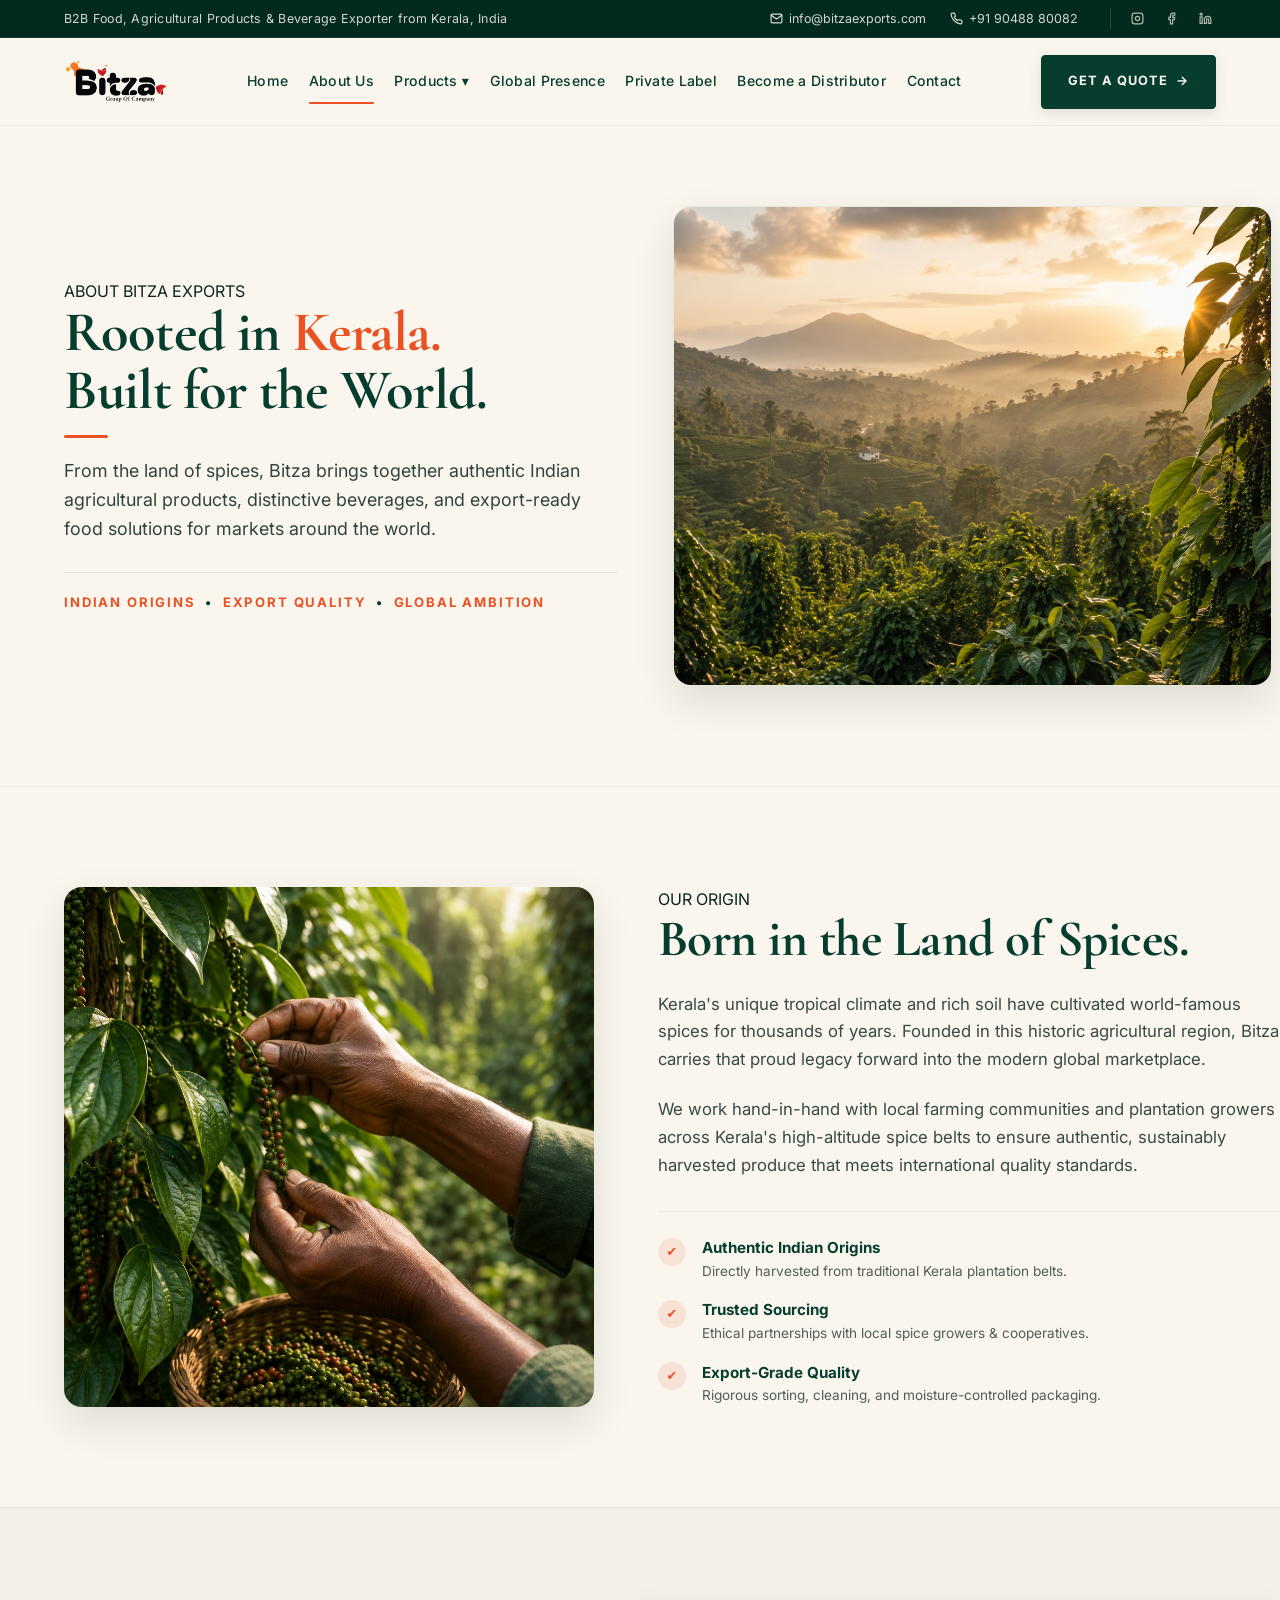
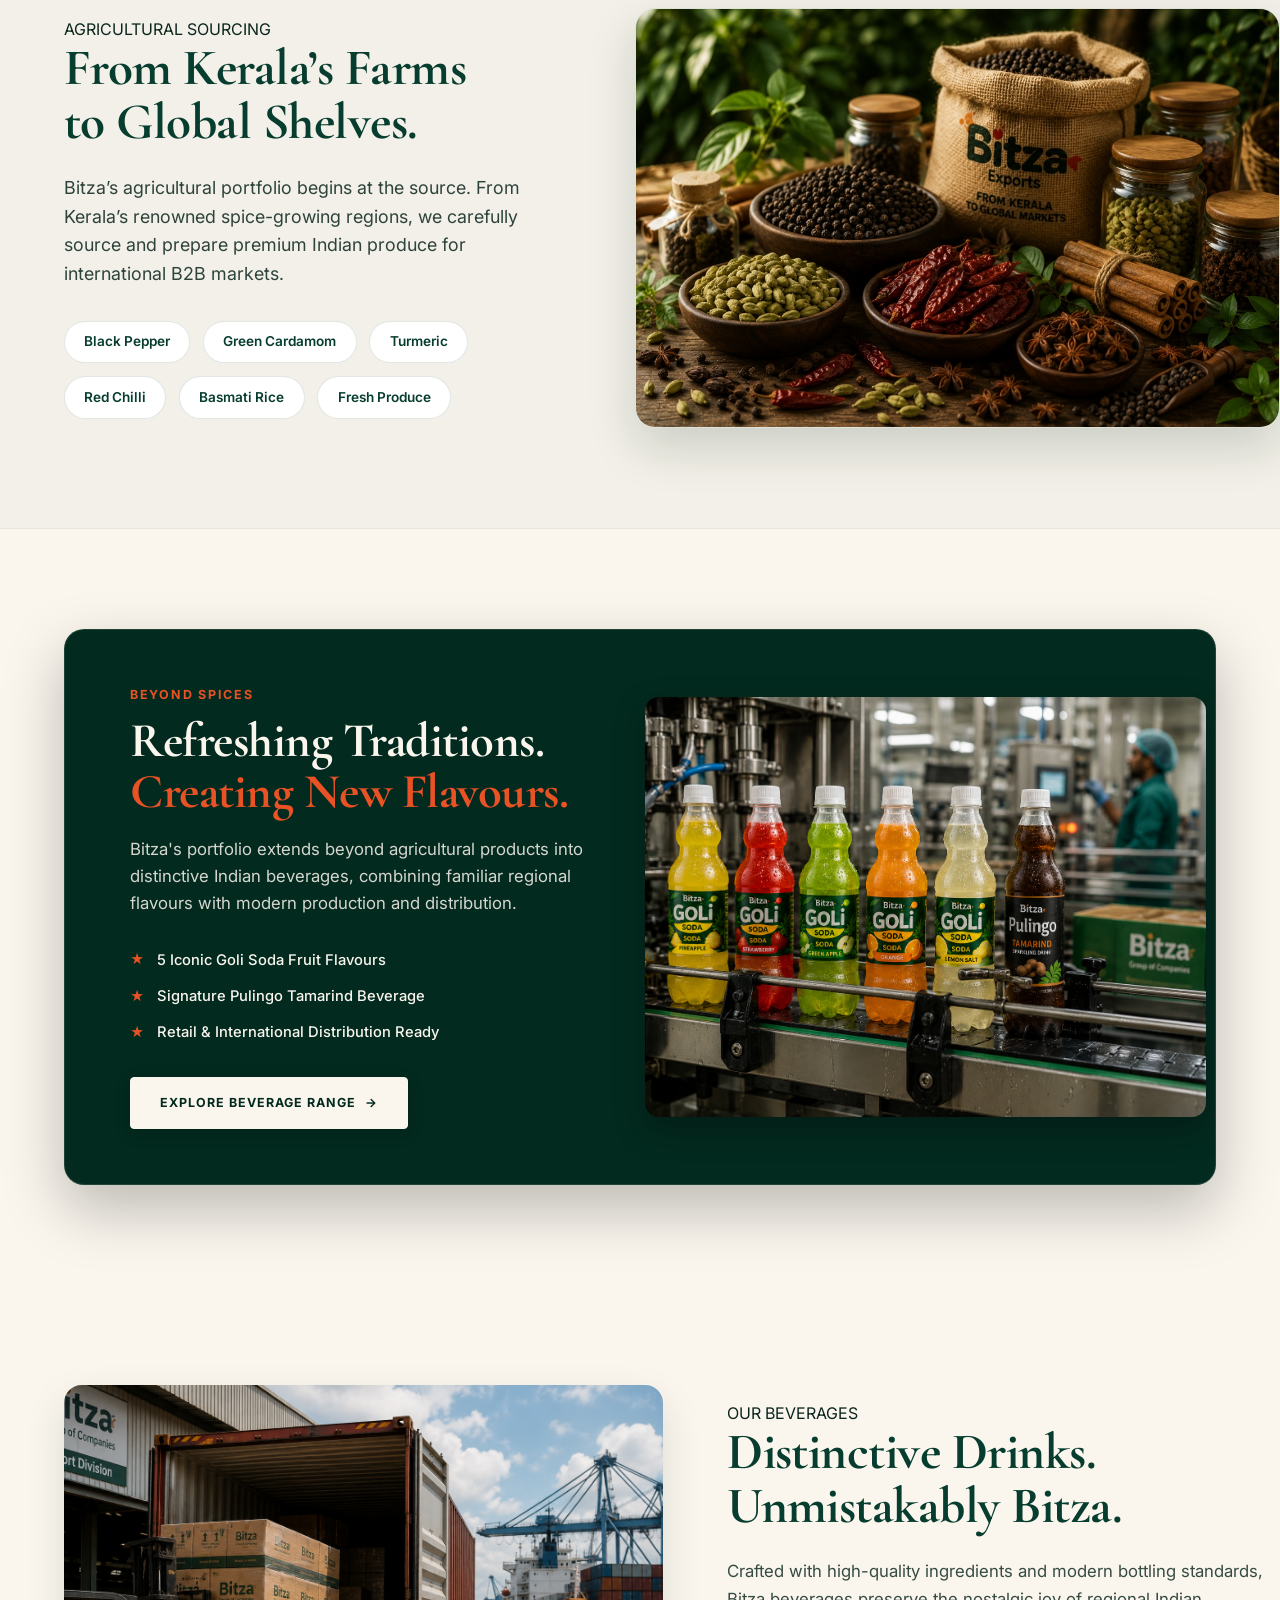
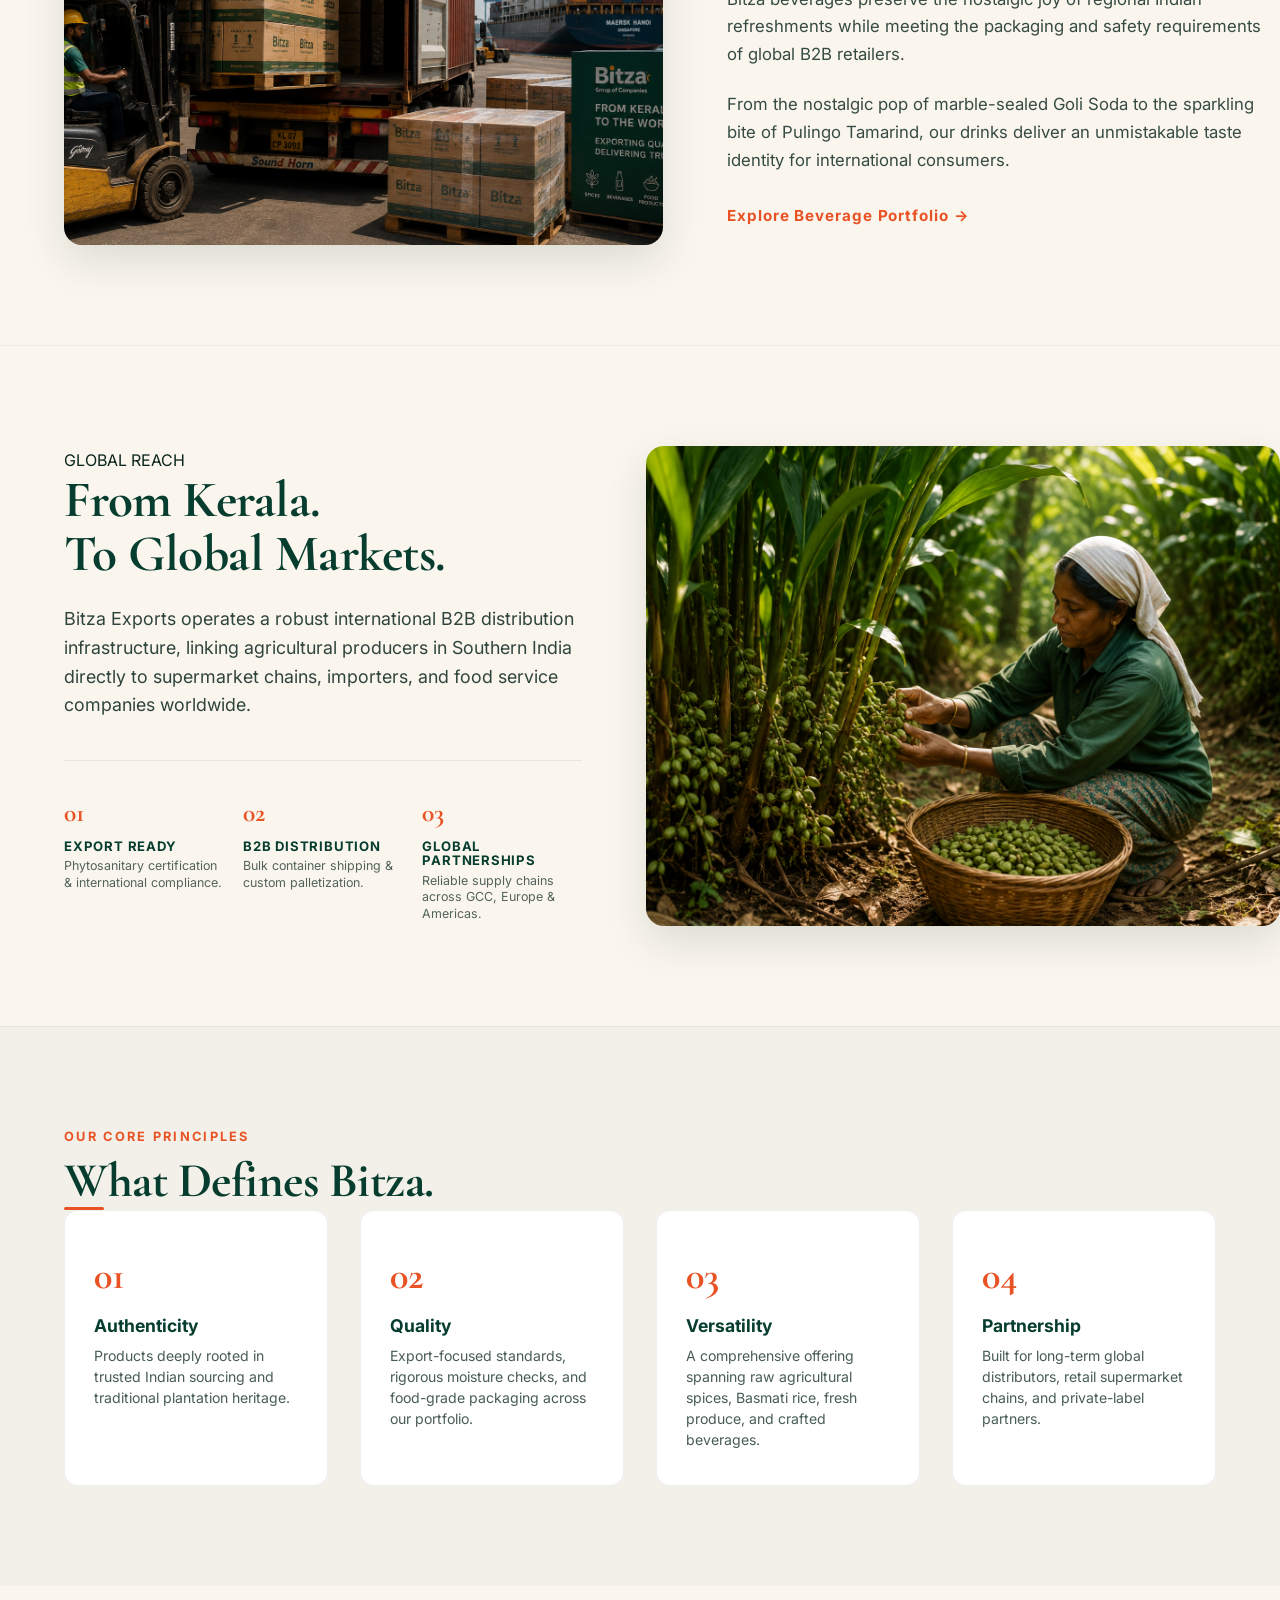
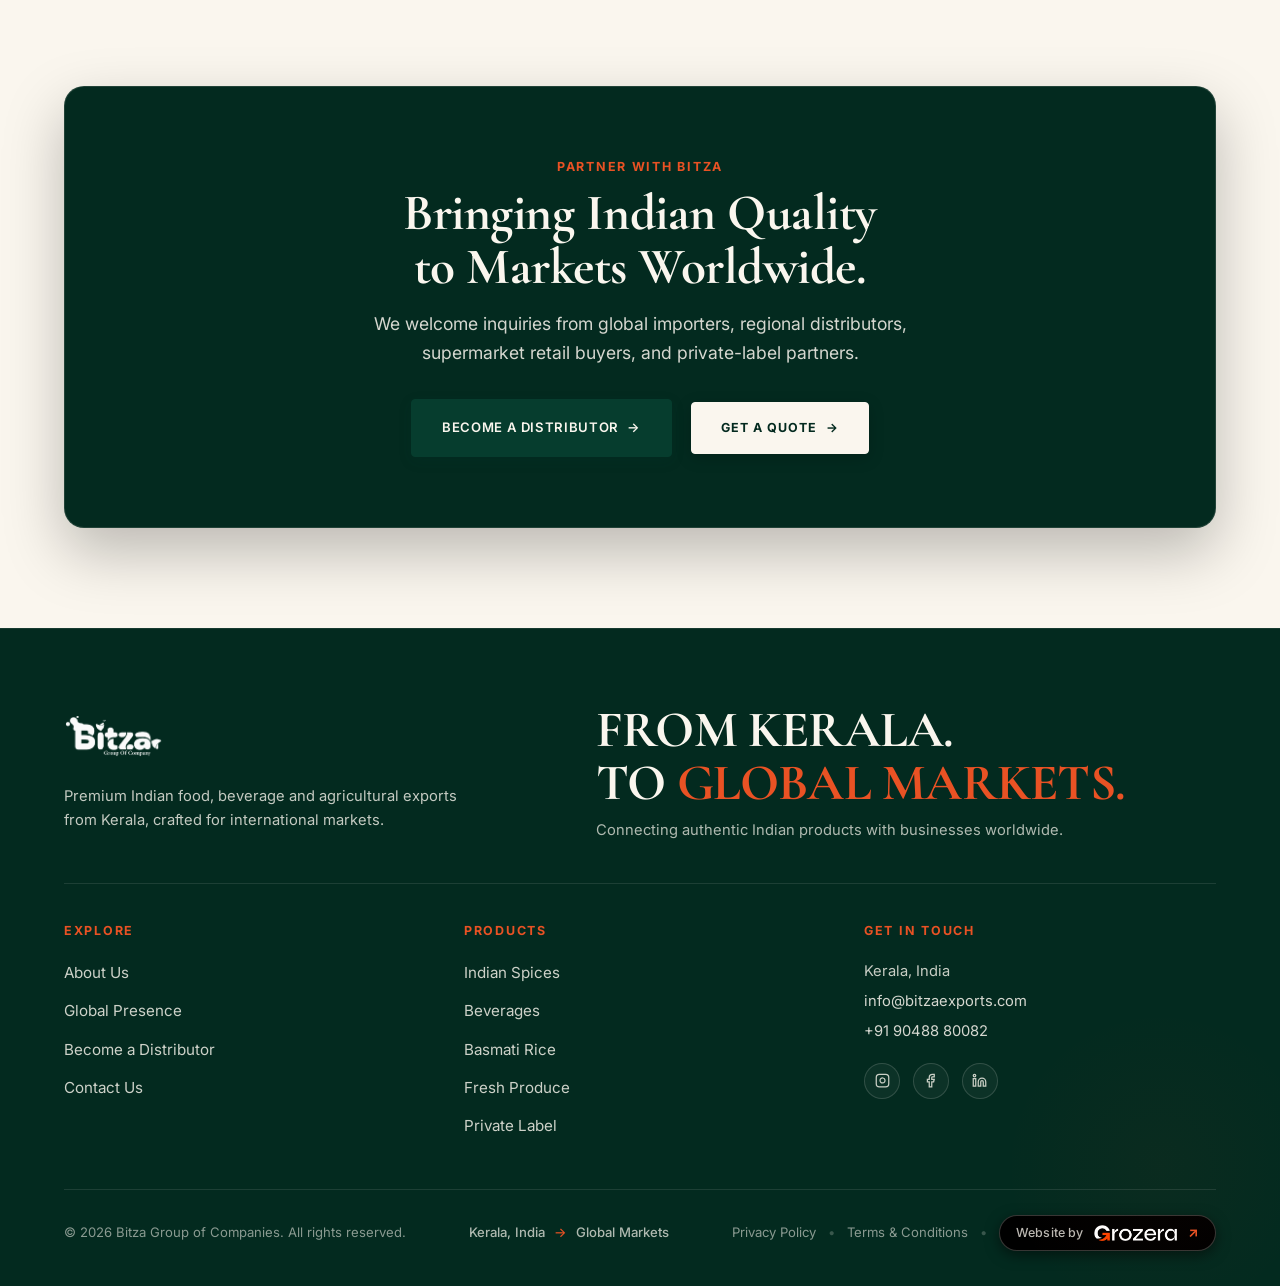
==== commit ac30692e: "Update Grozera footer credit to use black background logo asset in a sleek black button pill" ====
--- a/about.html
+++ b/about.html
@@ -529,7 +529,7 @@
           <span class="bottom-sep">•</span>
           <a href="https://www.grozera.com" target="_blank" rel="noopener noreferrer" class="grozera-btn-credit" aria-label="Website by Grozera">
             <span class="credit-label">Website by</span>
-            <img src="assets/grozera_logo_clean.png" alt="GROZERA" class="grozera-btn-logo">
+            <img src="assets/grozera_logo_black.png" alt="GROZERA" class="grozera-btn-logo">
             <span class="grozera-btn-arrow">↗</span>
           </a>
         </div>
--- a/css/style.css
+++ b/css/style.css
@@ -2166,23 +2166,23 @@
   opacity: 0.4;
 }
 
-/* Website by GROZERA Button Credit */
+/* Website by GROZERA Black Button Credit */
 .grozera-btn-credit {
   display: inline-flex;
   align-items: center;
-  gap: 9px;
-  padding: 6px 14px;
-  background: rgba(250, 246, 238, 0.05);
-  border: 1px solid rgba(250, 246, 238, 0.14);
-  border-radius: 20px;
+  gap: 10px;
+  padding: 6px 16px;
+  background-color: #000000;
+  border: 1px solid rgba(250, 246, 238, 0.22);
+  border-radius: 24px;
   text-decoration: none;
   transition: all 250ms cubic-bezier(0.16, 1, 0.3, 1);
-  box-shadow: 0 2px 8px rgba(0, 0, 0, 0.12);
+  box-shadow: 0 4px 14px rgba(0, 0, 0, 0.5);
   white-space: nowrap;
 }
 
 .credit-label {
-  color: rgba(250, 246, 238, 0.72);
+  color: rgba(250, 246, 238, 0.75);
   font-size: 0.78rem;
   font-weight: 500;
   letter-spacing: 0.01em;
@@ -2194,32 +2194,31 @@
   display: inline-block;
   vertical-align: middle;
   object-fit: contain;
-  opacity: 0.92;
-  transition: transform 250ms ease, opacity 250ms ease, filter 250ms ease;
+  border-radius: 2px;
+  transition: transform 250ms ease;
 }
 
 .grozera-btn-arrow {
   color: var(--color-orange);
-  font-size: 0.82rem;
+  font-size: 0.85rem;
   font-weight: 700;
   transition: transform 250ms ease;
 }
 
-/* Button Hover State */
+/* Black Button Hover State */
 .grozera-btn-credit:hover {
-  background: rgba(233, 82, 36, 0.12);
-  border-color: rgba(233, 82, 36, 0.38);
-  transform: translateY(-1.5px);
-  box-shadow: 0 4px 14px rgba(233, 82, 36, 0.18);
+  background-color: #080808;
+  border-color: var(--color-orange);
+  transform: translateY(-2px);
+  box-shadow: 0 6px 20px rgba(233, 82, 36, 0.25), 0 4px 12px rgba(0, 0, 0, 0.6);
 }
 
 .grozera-btn-credit:hover .grozera-btn-logo {
-  opacity: 1;
-  transform: scale(1.03);
+  transform: scale(1.04);
 }
 
 .grozera-btn-credit:hover .grozera-btn-arrow {
-  transform: translate(2px, -2px);
+  transform: translate(2.5px, -2.5px);
   color: #FF6B3D;
 }
 
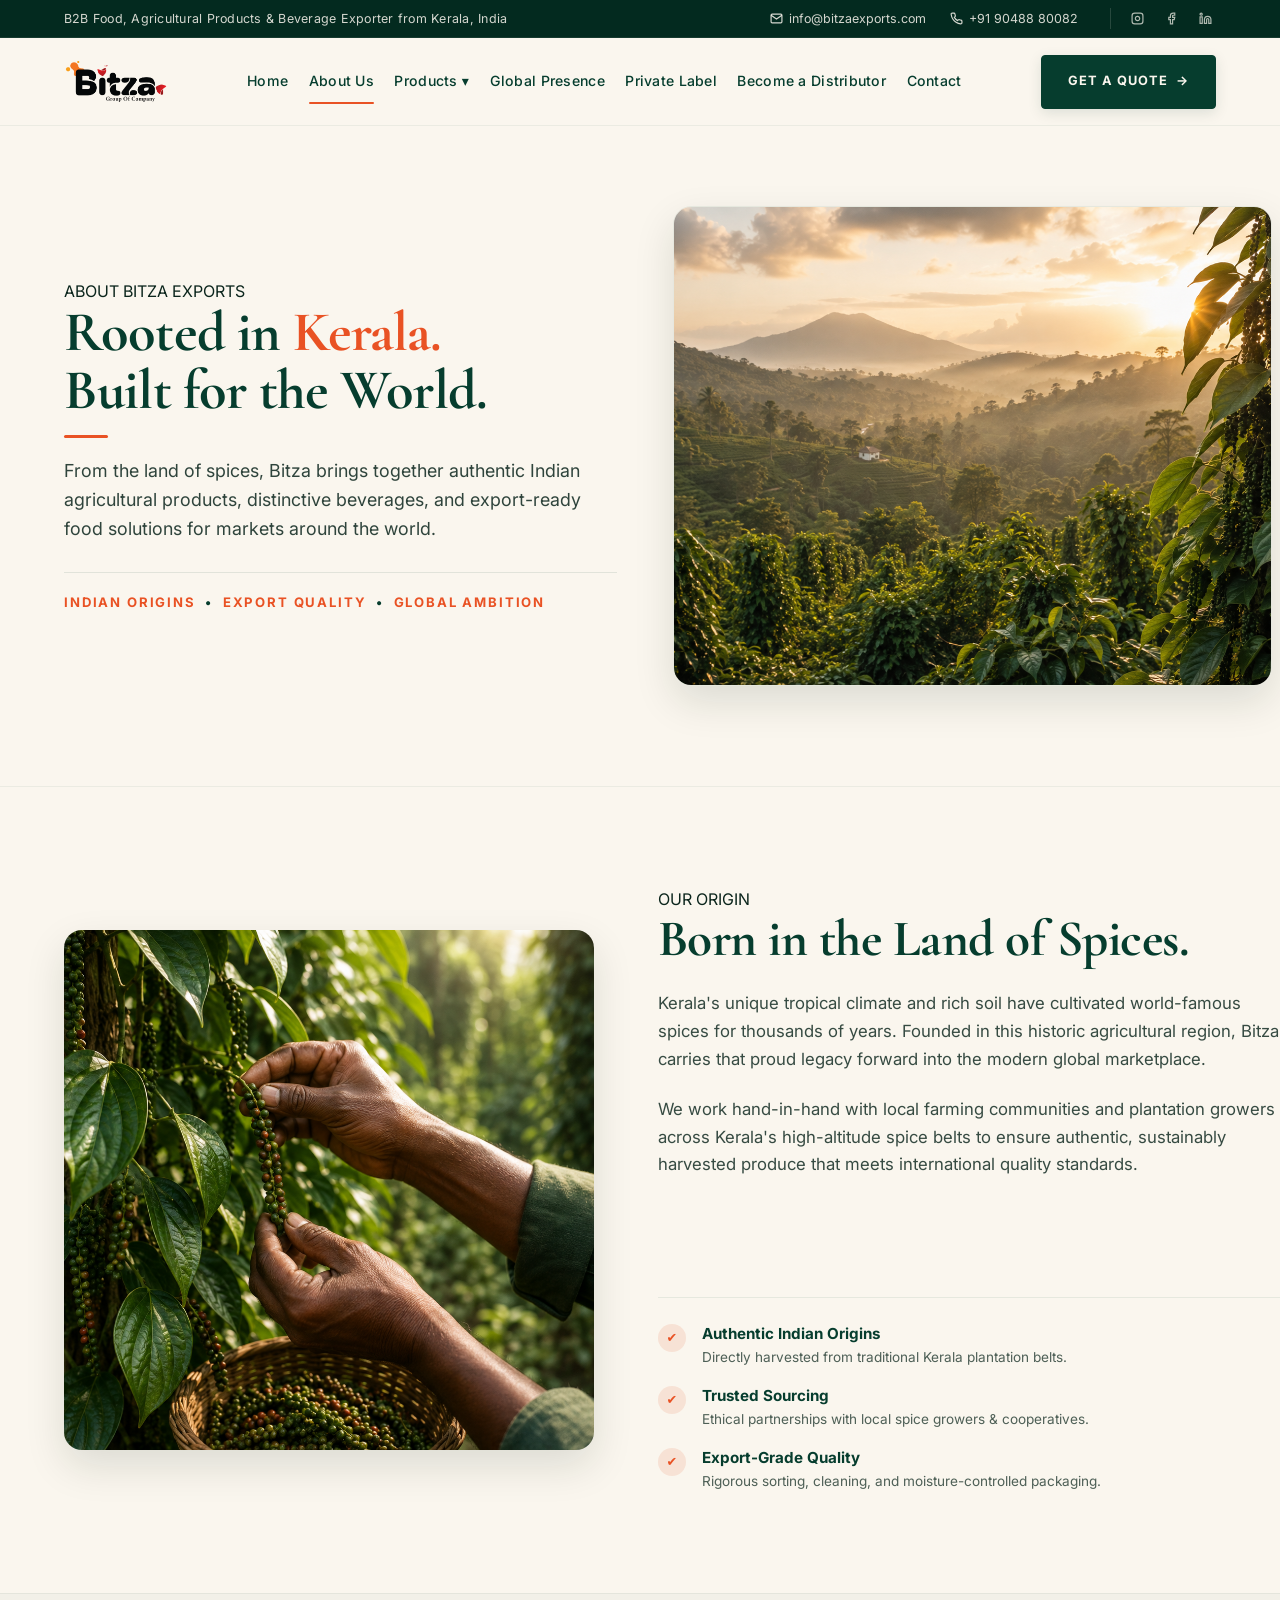
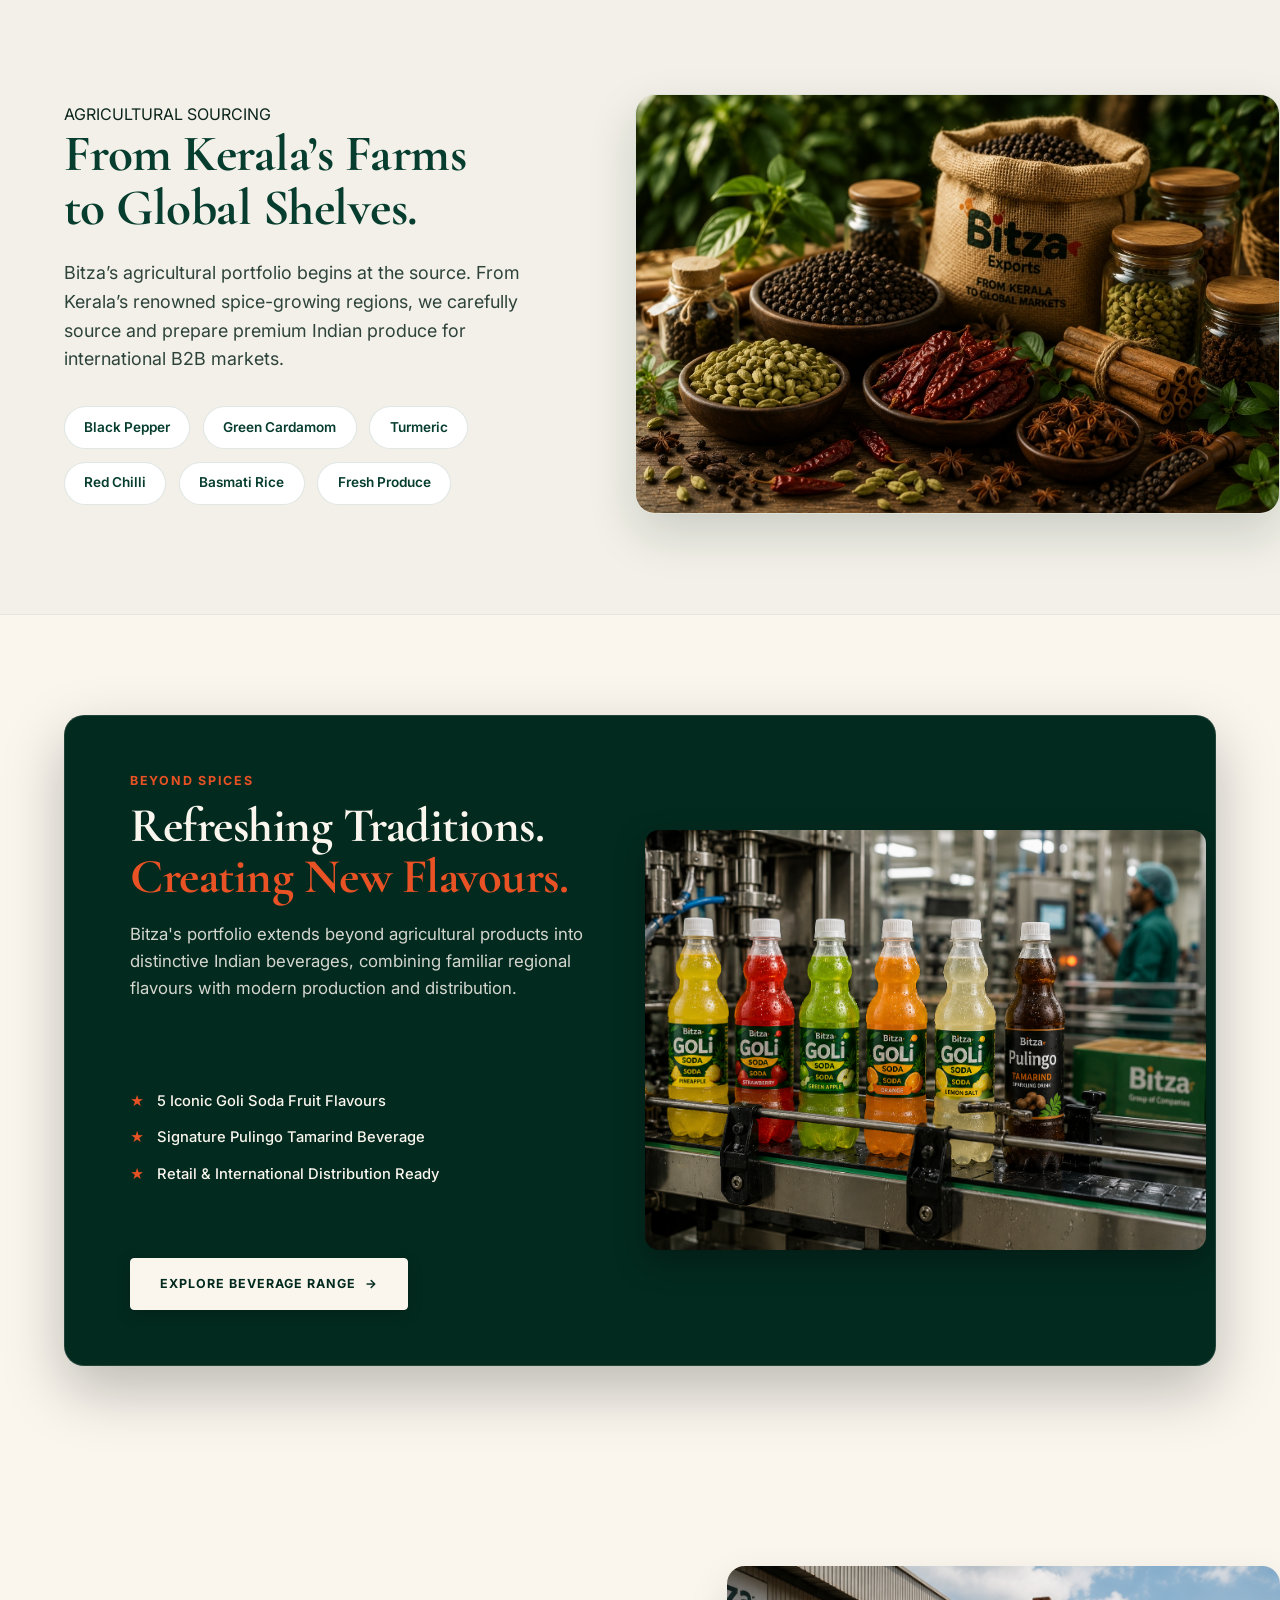
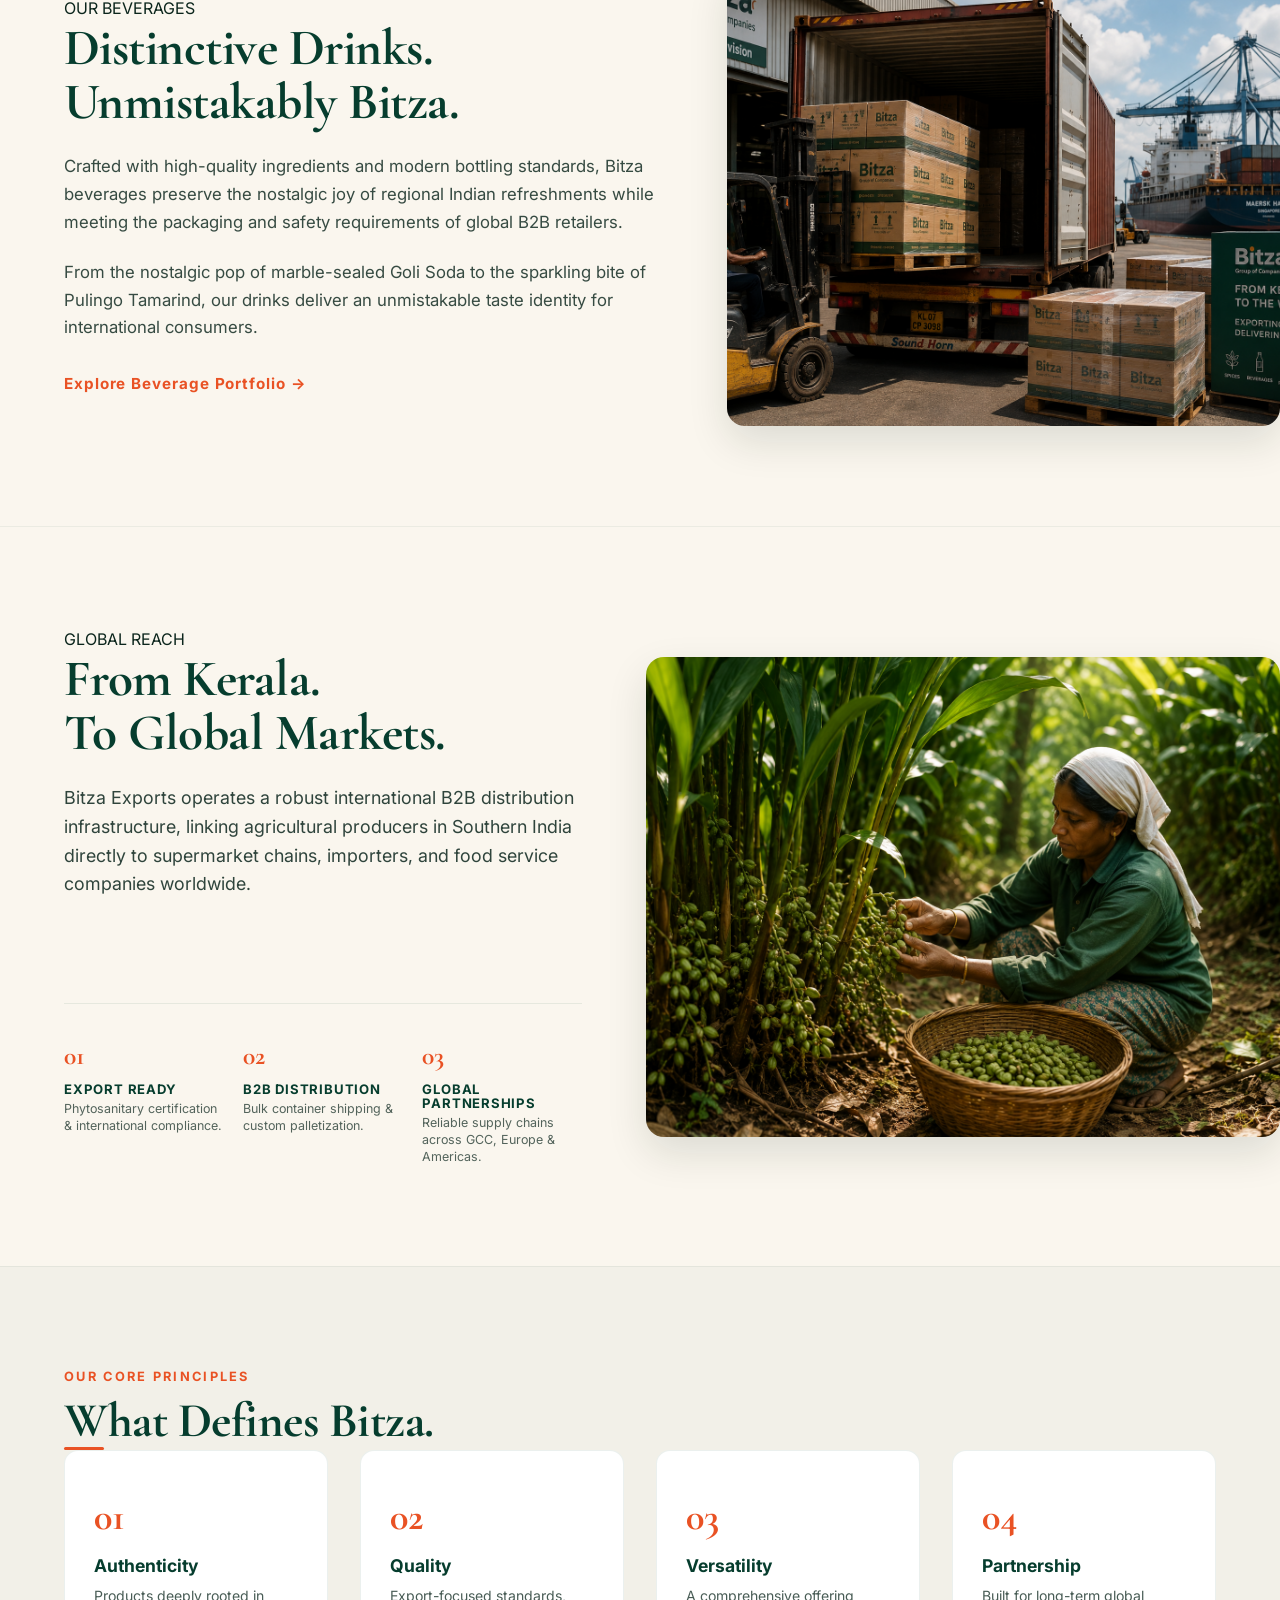
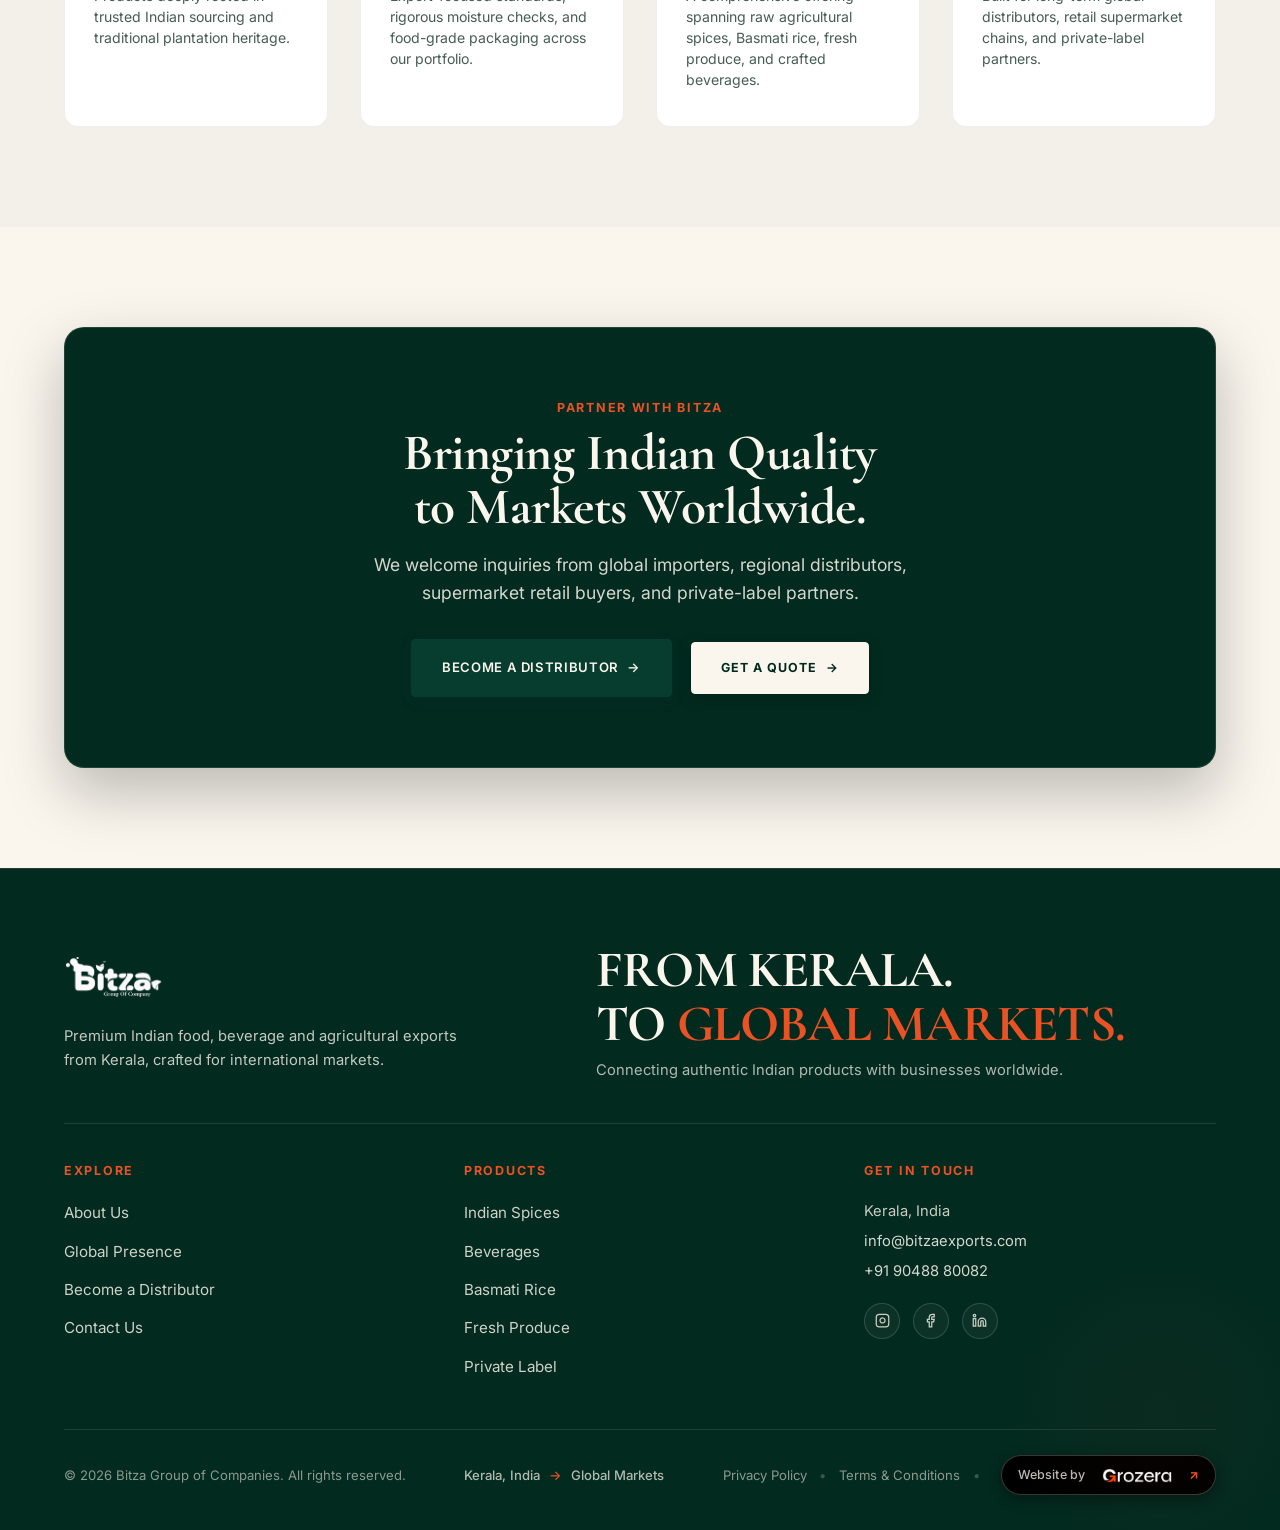
==== commit 8791cb1d: "Rebuild mobile responsive About Us page & update Grozera footer credit capsule" ====
--- a/about.html
+++ b/about.html
@@ -146,15 +146,8 @@
     <div class="container">
       <div class="about-origin-grid">
         
-        <!-- Left Visual Composition -->
-        <div class="about-origin-left reveal-up">
-          <div class="origin-main-img-wrap">
-            <img src="aboutus/ChatGPT Image Aug 3, 2026 at 01_35_06 PM.png" alt="Kerala Plantation Farmer Harvesting Spices" class="origin-main-img" nopin="nopin" data-pin-no-hover="true">
-          </div>
-        </div>
-
-        <!-- Right Story Content -->
-        <div class="about-origin-right reveal-up">
+        <!-- Header & Intro Content -->
+        <div class="origin-header-block reveal-up">
           <span class="eyebrow-orange">OUR ORIGIN</span>
           <h2 class="serif-title-h2">Born in the Land of Spices.</h2>
           
@@ -165,30 +158,36 @@
           <p class="about-story-p">
             We work hand-in-hand with local farming communities and plantation growers across Kerala's high-altitude spice belts to ensure authentic, sustainably harvested produce that meets international quality standards.
           </p>
-
-          <div class="origin-points-list">
-            <div class="origin-point-item">
-              <span class="point-icon">✔</span>
-              <div class="point-txt">
-                <strong>Authentic Indian Origins</strong>
-                <span>Directly harvested from traditional Kerala plantation belts.</span>
-              </div>
+        </div>
+
+        <!-- Plantation Visual Composition -->
+        <div class="origin-main-img-wrap reveal-up">
+          <img src="aboutus/ChatGPT Image Aug 3, 2026 at 01_35_06 PM.png" alt="Kerala Plantation Farmer Harvesting Spices" class="origin-main-img" nopin="nopin" data-pin-no-hover="true">
+        </div>
+
+        <!-- Origin Benefit Items -->
+        <div class="origin-points-list reveal-up">
+          <div class="origin-point-item">
+            <span class="point-icon">✔</span>
+            <div class="point-txt">
+              <strong>Authentic Indian Origins</strong>
+              <span>Directly harvested from traditional Kerala plantation belts.</span>
             </div>
-
-            <div class="origin-point-item">
-              <span class="point-icon">✔</span>
-              <div class="point-txt">
-                <strong>Trusted Sourcing</strong>
-                <span>Ethical partnerships with local spice growers & cooperatives.</span>
-              </div>
+          </div>
+
+          <div class="origin-point-item">
+            <span class="point-icon">✔</span>
+            <div class="point-txt">
+              <strong>Trusted Sourcing</strong>
+              <span>Ethical partnerships with local spice growers & cooperatives.</span>
             </div>
-
-            <div class="origin-point-item">
-              <span class="point-icon">✔</span>
-              <div class="point-txt">
-                <strong>Export-Grade Quality</strong>
-                <span>Rigorous sorting, cleaning, and moisture-controlled packaging.</span>
-              </div>
+          </div>
+
+          <div class="origin-point-item">
+            <span class="point-icon">✔</span>
+            <div class="point-txt">
+              <strong>Export-Grade Quality</strong>
+              <span>Rigorous sorting, cleaning, and moisture-controlled packaging.</span>
             </div>
           </div>
         </div>
@@ -197,17 +196,17 @@
     </div>
   </section>
 
-          <!-- SECTION 3 — AGRICULTURAL SOURCING -->
+  <!-- SECTION 3 — AGRICULTURAL SOURCING -->
   <section class="about-farm-portfolio-section" id="agricultural-sourcing">
     <div class="container">
       <div class="farm-portfolio-grid">
         
-        <!-- Left Content Column -->
+        <!-- Content Column -->
         <div class="farm-text-col reveal-up">
           <span class="eyebrow-orange">AGRICULTURAL SOURCING</span>
           <h2 class="serif-title-h2">From Kerala’s Farms<br>to Global Shelves.</h2>
           
-          <p class="lead" style="margin-top: 1rem; margin-bottom: 2rem;">
+          <p class="lead farm-lead">
             Bitza’s agricultural portfolio begins at the source. From Kerala’s renowned spice-growing regions, we carefully source and prepare premium Indian produce for international B2B markets.
           </p>
           
@@ -221,7 +220,7 @@
           </div>
         </div>
 
-        <!-- Right Side Bitza Spices Photography Frame -->
+        <!-- Spices Photography Frame -->
         <div class="farm-images-col reveal-up">
           <div class="farm-img-card card-single-hero">
             <img src="spices/bitza_spices_hero.jpg?v=200" alt="Bitza Exports Kerala Spices Sourcing - Peppercorns, Cardamom, Red Chillies, Cinnamon" class="farm-img" nopin="nopin" data-pin-no-hover="true">
@@ -237,8 +236,8 @@
     <div class="container">
       <div class="bev-story-card reveal-up">
         
-        <!-- Left Content -->
-        <div class="bev-story-left">
+        <!-- Header & Description -->
+        <div class="bev-header-block">
           <span class="pl-eyebrow">BEYOND SPICES</span>
           
           <h2 class="bev-story-headline">
@@ -249,34 +248,34 @@
           <p class="bev-story-desc">
             Bitza's portfolio extends beyond agricultural products into distinctive Indian beverages, combining familiar regional flavours with modern production and distribution.
           </p>
-
-          <div class="bev-story-points">
-            <div class="bev-point">
-              <span class="b-icon">★</span>
-              <span>5 Iconic Goli Soda Fruit Flavours</span>
-            </div>
-            <div class="bev-point">
-              <span class="b-icon">★</span>
-              <span>Signature Pulingo Tamarind Beverage</span>
-            </div>
-            <div class="bev-point">
-              <span class="b-icon">★</span>
-              <span>Retail & International Distribution Ready</span>
-            </div>
-          </div>
-
-          <div style="margin-top: 2rem;">
-            <a href="products.html?cat=beverages" class="btn btn-pl-primary">
-              EXPLORE BEVERAGE RANGE <span class="arrow">→</span>
-            </a>
-          </div>
-        </div>
-
-        <!-- Right Production Image -->
-        <div class="bev-story-right">
-          <div class="bev-factory-img-wrap">
-            <img src="aboutus/ChatGPT Image Aug 3, 2026 at 01_58_56 PM.png" alt="Bitza Modern Stainless Steel Beverage Production Facility" class="bev-factory-img" nopin="nopin" data-pin-no-hover="true">
-          </div>
+        </div>
+
+        <!-- Star Feature Bullets -->
+        <div class="bev-story-points">
+          <div class="bev-point">
+            <span class="b-icon">★</span>
+            <span>5 Iconic Goli Soda Fruit Flavours</span>
+          </div>
+          <div class="bev-point">
+            <span class="b-icon">★</span>
+            <span>Signature Pulingo Tamarind Beverage</span>
+          </div>
+          <div class="bev-point">
+            <span class="b-icon">★</span>
+            <span>Retail & International Distribution Ready</span>
+          </div>
+        </div>
+
+        <!-- Factory Production Image -->
+        <div class="bev-factory-img-wrap">
+          <img src="aboutus/ChatGPT Image Aug 3, 2026 at 01_58_56 PM.png" alt="Bitza Modern Stainless Steel Beverage Production Facility" class="bev-factory-img" nopin="nopin" data-pin-no-hover="true">
+        </div>
+
+        <!-- Action CTA -->
+        <div class="bev-cta-wrap">
+          <a href="products.html?cat=beverages" class="btn btn-pl-primary">
+            EXPLORE BEVERAGE RANGE <span class="arrow">→</span>
+          </a>
         </div>
 
       </div>
@@ -288,14 +287,7 @@
     <div class="container">
       <div class="our-bev-grid">
         
-        <!-- Left Showcase Image -->
-        <div class="our-bev-left reveal-up">
-          <div class="bev-family-frame">
-            <img src="aboutus/ChatGPT Image Aug 3, 2026 at 02_05_46 PM.png" alt="Bitza Complete Beverage Family Lineup" class="bev-family-img" nopin="nopin" data-pin-no-hover="true">
-          </div>
-        </div>
-
-        <!-- Right Story Content -->
+        <!-- Story Content -->
         <div class="our-bev-right reveal-up">
           <span class="eyebrow-orange">OUR BEVERAGES</span>
           <h2 class="serif-title-h2">Distinctive Drinks.<br>Unmistakably Bitza.</h2>
@@ -315,6 +307,13 @@
           </div>
         </div>
 
+        <!-- Showcase Image -->
+        <div class="our-bev-left reveal-up">
+          <div class="bev-family-frame">
+            <img src="aboutus/ChatGPT Image Aug 3, 2026 at 02_05_46 PM.png" alt="Bitza Complete Beverage Family Lineup" class="bev-family-img" nopin="nopin" data-pin-no-hover="true">
+          </div>
+        </div>
+
       </div>
     </div>
   </section>
@@ -324,40 +323,39 @@
     <div class="container">
       <div class="global-export-grid">
         
-        <!-- Left Story Content -->
-        <div class="global-export-left reveal-up">
+        <!-- Header & Story Content -->
+        <div class="export-header-block reveal-up">
           <span class="eyebrow-orange">GLOBAL REACH</span>
           <h2 class="serif-title-h2">From Kerala.<br>To Global Markets.</h2>
           
           <p class="lead">
             Bitza Exports operates a robust international B2B distribution infrastructure, linking agricultural producers in Southern India directly to supermarket chains, importers, and food service companies worldwide.
           </p>
-
-          <div class="export-indicators-grid">
-            <div class="export-ind-card">
-              <span class="ind-num">01</span>
-              <h4>EXPORT READY</h4>
-              <p>Phytosanitary certification & international compliance.</p>
-            </div>
-            
-            <div class="export-ind-card">
-              <span class="ind-num">02</span>
-              <h4>B2B DISTRIBUTION</h4>
-              <p>Bulk container shipping & custom palletization.</p>
-            </div>
-
-            <div class="export-ind-card">
-              <span class="ind-num">03</span>
-              <h4>GLOBAL PARTNERSHIPS</h4>
-              <p>Reliable supply chains across GCC, Europe & Americas.</p>
-            </div>
-          </div>
-        </div>
-
-        <!-- Right Cinematic Export Image -->
-        <div class="global-export-right reveal-up">
-          <div class="export-img-frame">
-            <img src="aboutus/ChatGPT Image Aug 3, 2026 at 02_06_27 PM.png" alt="Bitza International Container Shipping & Export Logistics" class="export-main-img" nopin="nopin" data-pin-no-hover="true">
+        </div>
+
+        <!-- Cinematic Export Image -->
+        <div class="export-img-frame reveal-up">
+          <img src="aboutus/ChatGPT Image Aug 3, 2026 at 02_06_27 PM.png" alt="Bitza International Container Shipping & Export Logistics" class="export-main-img" nopin="nopin" data-pin-no-hover="true">
+        </div>
+
+        <!-- 01 / 02 / 03 Export Indicators -->
+        <div class="export-indicators-grid reveal-up">
+          <div class="export-ind-card">
+            <span class="ind-num">01</span>
+            <h4>EXPORT READY</h4>
+            <p>Phytosanitary certification & international compliance.</p>
+          </div>
+          
+          <div class="export-ind-card">
+            <span class="ind-num">02</span>
+            <h4>B2B DISTRIBUTION</h4>
+            <p>Bulk container shipping & custom palletization.</p>
+          </div>
+
+          <div class="export-ind-card">
+            <span class="ind-num">03</span>
+            <h4>GLOBAL PARTNERSHIPS</h4>
+            <p>Reliable supply chains across GCC, Europe & Americas.</p>
           </div>
         </div>
 
--- a/css/style.css
+++ b/css/style.css
@@ -2166,46 +2166,61 @@
   opacity: 0.4;
 }
 
-/* Website by GROZERA Black Button Credit */
+/* Website by GROZERA Black Capsule Badge Credit */
+.bottom-right {
+  display: inline-flex;
+  align-items: center;
+  gap: 0.3rem;
+  vertical-align: middle;
+}
+
 .grozera-btn-credit {
   display: inline-flex;
   align-items: center;
-  gap: 10px;
-  padding: 6px 16px;
+  justify-content: center;
+  gap: 8px;
+  height: 40px;
+  padding: 0 16px;
   background-color: #000000;
   border: 1px solid rgba(250, 246, 238, 0.22);
-  border-radius: 24px;
+  border-radius: 9999px;
   text-decoration: none;
   transition: all 250ms cubic-bezier(0.16, 1, 0.3, 1);
-  box-shadow: 0 4px 14px rgba(0, 0, 0, 0.5);
+  box-shadow: 0 4px 14px rgba(0, 0, 0, 0.4);
   white-space: nowrap;
+  box-sizing: border-box;
+  vertical-align: middle;
+  margin-left: 0.5rem;
 }
 
 .credit-label {
   color: rgba(250, 246, 238, 0.75);
-  font-size: 0.78rem;
+  font-size: 12.5px;
   font-weight: 500;
   letter-spacing: 0.01em;
+  line-height: 1;
 }
 
 .grozera-btn-logo {
-  height: 18px;
-  width: auto;
+  width: 88px;
+  height: auto;
+  max-height: 15px;
   display: inline-block;
   vertical-align: middle;
   object-fit: contain;
-  border-radius: 2px;
+  border-radius: 0;
   transition: transform 250ms ease;
 }
 
 .grozera-btn-arrow {
   color: var(--color-orange);
-  font-size: 0.85rem;
+  font-size: 12.5px;
   font-weight: 700;
+  line-height: 1;
   transition: transform 250ms ease;
 }
 
-/* Black Button Hover State */
+/* Black Capsule Badge Hover State */
 .grozera-btn-credit:hover {
   background-color: #080808;
   border-color: var(--color-orange);
@@ -2218,7 +2233,7 @@
 }
 
 .grozera-btn-credit:hover .grozera-btn-arrow {
-  transform: translate(2.5px, -2.5px);
+  transform: translate(2px, -2px);
   color: #FF6B3D;
 }
 
@@ -2931,34 +2946,335 @@
   margin-top: 2rem;
 }
 
+/* ==========================================================================
+   ABOUT US PAGE — DESKTOP GRID MAPPINGS & MOBILE RESPONSIVE SYSTEM
+   ========================================================================== */
+
+@media (min-width: 1025px) {
+  .about-origin-grid {
+    display: grid;
+    grid-template-columns: 46% 54%;
+    gap: 4rem;
+    align-items: center;
+    grid-template-areas:
+      "img header"
+      "img points";
+  }
+  .origin-main-img-wrap {
+    grid-area: img;
+  }
+  .origin-header-block {
+    grid-area: header;
+  }
+  .origin-points-list {
+    grid-area: points;
+  }
+
+  .bev-story-card {
+    display: grid;
+    grid-template-columns: 45% 55%;
+    gap: 3.5rem;
+    align-items: center;
+    grid-template-areas:
+      "header img"
+      "points img"
+      "cta img";
+  }
+  .bev-header-block {
+    grid-area: header;
+  }
+  .bev-story-points {
+    grid-area: points;
+  }
+  .bev-cta-wrap {
+    grid-area: cta;
+    margin-top: 1rem;
+  }
+  .bev-factory-img-wrap {
+    grid-area: img;
+  }
+
+  .global-export-grid {
+    display: grid;
+    grid-template-columns: 45% 55%;
+    gap: 4rem;
+    align-items: center;
+    grid-template-areas:
+      "header img"
+      "indicators img";
+  }
+  .export-header-block {
+    grid-area: header;
+  }
+  .export-indicators-grid {
+    grid-area: indicators;
+  }
+  .export-img-frame {
+    grid-area: img;
+  }
+}
+
 @media (max-width: 1024px) {
-  .about-hero-grid,
-  .about-origin-grid,
-  .farm-portfolio-grid,
-  .bev-story-card,
-  .our-bev-grid,
+  /* Major Section Rhythm & Spacing (72-88px) */
+  .about-hero-section,
+  .about-origin-section,
+  .about-farm-portfolio-section,
+  .about-beverage-story-section,
+  .about-our-beverages-section,
+  .about-global-export-section,
+  .about-values-section,
+  .about-final-cta-section {
+    padding: 76px 0 !important;
+    width: 100% !important;
+    max-width: 100% !important;
+    box-sizing: border-box !important;
+  }
+
+  .about-hero-section {
+    padding-top: 48px !important;
+    padding-bottom: 72px !important;
+  }
+
+  /* Section Headings */
+  .about-hero-headline,
+  .serif-title-h2,
+  .bev-story-headline,
+  .serif-title-white {
+    font-size: clamp(34px, 8.5vw, 42px) !important;
+    line-height: 1.08 !important;
+    letter-spacing: -0.015em;
+  }
+
+  /* Eyebrows */
+  .eyebrow-orange,
+  .pl-eyebrow,
+  .section-eyebrow-orange {
+    font-size: 12px !important;
+    font-weight: 700 !important;
+    letter-spacing: 0.14em !important;
+    text-transform: uppercase !important;
+    margin-bottom: 0.6rem !important;
+    display: inline-block;
+  }
+
+  /* Body Copy */
+  .about-hero-lead,
+  .about-story-p,
+  .bev-story-desc,
+  .lead,
+  .lead-white {
+    font-size: 16px !important;
+    line-height: 1.65 !important;
+    max-width: 100% !important;
+  }
+
+  /* SECTION 1: HERO */
+  .about-hero-grid {
+    display: flex !important;
+    flex-direction: column !important;
+    gap: 2rem !important;
+    min-height: auto !important;
+    max-height: none !important;
+  }
+
+  .about-hero-img-wrap {
+    height: auto !important;
+    aspect-ratio: 4/3 !important;
+    border-radius: 16px !important;
+    width: 100% !important;
+  }
+
+  /* SECTION 2: OUR ORIGIN */
+  .about-origin-grid {
+    display: flex !important;
+    flex-direction: column !important;
+    gap: 1.8rem !important;
+    grid-template-areas: none !important;
+  }
+
+  .origin-main-img-wrap {
+    width: 100% !important;
+    height: auto !important;
+    aspect-ratio: 4/3 !important;
+    border-radius: 16px !important;
+    overflow: hidden !important;
+  }
+
+  .origin-main-img {
+    width: 100% !important;
+    height: 100% !important;
+    object-fit: cover !important;
+  }
+
+  .origin-points-list {
+    display: flex !important;
+    flex-direction: column !important;
+    gap: 20px !important;
+    margin-top: 0.5rem !important;
+    padding-top: 1.5rem !important;
+    border-top: 1px solid rgba(6, 61, 46, 0.1) !important;
+  }
+
+  .origin-point-item {
+    display: flex !important;
+    align-items: flex-start !important;
+    gap: 1rem !important;
+  }
+
+  /* SECTION 3: AGRICULTURAL SOURCING */
+  .farm-portfolio-grid {
+    display: flex !important;
+    flex-direction: column !important;
+    gap: 2rem !important;
+  }
+
+  .farm-img-card {
+    width: 100% !important;
+    height: auto !important;
+    aspect-ratio: 4/3 !important;
+    border-radius: 16px !important;
+  }
+
+  .farm-img {
+    width: 100% !important;
+    height: 100% !important;
+    object-fit: cover !important;
+  }
+
+  /* SECTION 4: BEYOND SPICES / BEVERAGE STORY */
+  .bev-story-card {
+    background-color: var(--color-forest-dark) !important;
+    border-radius: 20px !important;
+    padding: 32px 22px !important;
+    display: flex !important;
+    flex-direction: column !important;
+    gap: 1.6rem !important;
+    grid-template-areas: none !important;
+    box-sizing: border-box !important;
+    width: 100% !important;
+  }
+
+  .bev-factory-img-wrap {
+    width: 100% !important;
+    height: auto !important;
+    aspect-ratio: 4/3 !important;
+    border-radius: 14px !important;
+    overflow: hidden !important;
+  }
+
+  .bev-factory-img {
+    width: 100% !important;
+    height: 100% !important;
+    object-fit: cover !important;
+  }
+
+  .bev-cta-wrap {
+    width: 100% !important;
+  }
+
+  .bev-cta-wrap .btn-pl-primary {
+    min-height: 48px !important;
+    display: inline-flex !important;
+    align-items: center !important;
+    justify-content: center !important;
+    padding: 0.85rem 1.6rem !important;
+    width: 100% !important;
+    box-sizing: border-box !important;
+  }
+
+  /* SECTION 5: OUR BEVERAGES */
+  .our-bev-grid {
+    display: flex !important;
+    flex-direction: column !important;
+    gap: 2rem !important;
+  }
+
+  .bev-family-frame {
+    width: 100% !important;
+    height: auto !important;
+    aspect-ratio: 4/3 !important;
+    border-radius: 16px !important;
+  }
+
+  .bev-family-img {
+    width: 100% !important;
+    height: 100% !important;
+    object-fit: cover !important;
+  }
+
+  /* SECTION 6: GLOBAL REACH */
   .global-export-grid {
-    grid-template-columns: 1fr;
-    gap: 2.5rem;
-  }
+    display: flex !important;
+    flex-direction: column !important;
+    gap: 2rem !important;
+    grid-template-areas: none !important;
+  }
+
+  .export-img-frame {
+    width: 100% !important;
+    height: auto !important;
+    aspect-ratio: 4/3 !important;
+    border-radius: 16px !important;
+    overflow: hidden !important;
+  }
+
+  .export-main-img {
+    width: 100% !important;
+    height: 100% !important;
+    object-fit: cover !important;
+  }
+
+  .export-indicators-grid {
+    display: flex !important;
+    flex-direction: column !important;
+    gap: 1.5rem !important;
+    margin-top: 0.5rem !important;
+    padding-top: 1.5rem !important;
+    border-top: none !important;
+  }
+
+  .export-ind-card {
+    padding-bottom: 1.4rem !important;
+    border-bottom: 1px solid rgba(6, 61, 46, 0.1) !important;
+  }
+
+  .export-ind-card:last-child {
+    border-bottom: none !important;
+    padding-bottom: 0 !important;
+  }
+
+  /* SECTION 7: COMPANY VALUES */
   .values-4col-grid {
-    grid-template-columns: repeat(2, 1fr);
-  }
-  .bev-story-card {
-    padding: 40px 30px;
-  }
-}
-
-@media (max-width: 768px) {
-  .values-4col-grid,
-  .export-indicators-grid,
-  .farm-images-col {
-    grid-template-columns: 1fr;
-  }
+    display: flex !important;
+    flex-direction: column !important;
+    gap: 1.2rem !important;
+  }
+
+  .value-col-card {
+    padding: 1.8rem 1.4rem !important;
+    border-radius: 14px !important;
+  }
+
+  /* SECTION 8: FINAL PARTNER CTA */
+  .about-cta-card {
+    padding: 40px 22px !important;
+    border-radius: 20px !important;
+  }
+
   .about-cta-buttons {
-    flex-direction: column;
-  }
-}
+    display: flex !important;
+    flex-direction: column !important;
+    gap: 1rem !important;
+    width: 100% !important;
+  }
+
+  .about-cta-buttons .btn {
+    width: 100% !important;
+    min-height: 48px !important;
+    justify-content: center !important;
+  }
+}
+
 
 /* ==========================================================================
    PRODUCTS CATALOGUE PAGE — REBUILT DESIGN SYSTEM
@@ -4959,6 +5275,58 @@
     text-align: center !important;
     padding-top: 1.5rem !important;
   }
+
+  .bottom-right {
+    display: flex !important;
+    flex-wrap: wrap !important;
+    align-items: center !important;
+    justify-content: center !important;
+    gap: 0.4rem !important;
+    width: 100% !important;
+  }
+
+  /* Website by Grozera Capsule Badge Credit — Mobile & Tablet Responsive Alignment */
+  .grozera-btn-credit {
+    display: inline-flex !important;
+    align-items: center !important;
+    justify-content: center !important;
+    width: auto !important;
+    max-width: 215px !important;
+    min-width: 190px !important;
+    height: 40px !important;
+    padding: 0 14px !important;
+    gap: 8px !important;
+    margin: 8px auto 0 auto !important;
+    background-color: #000000 !important;
+    border: 1px solid rgba(250, 246, 238, 0.22) !important;
+    border-radius: 9999px !important;
+    box-shadow: 0 4px 12px rgba(0, 0, 0, 0.4) !important;
+    box-sizing: border-box !important;
+    text-decoration: none !important;
+  }
+
+  .grozera-btn-credit .credit-label {
+    font-size: 12.5px !important;
+    font-weight: 500 !important;
+    color: rgba(250, 246, 238, 0.75) !important;
+    line-height: 1 !important;
+  }
+
+  .grozera-btn-credit .grozera-btn-logo {
+    width: 88px !important;
+    height: auto !important;
+    max-height: 15px !important;
+    object-fit: contain !important;
+    display: inline-block !important;
+    vertical-align: middle !important;
+  }
+
+  .grozera-btn-credit .grozera-btn-arrow {
+    font-size: 12.5px !important;
+    font-weight: 700 !important;
+    color: var(--color-orange) !important;
+    line-height: 1 !important;
+  }
 }
 
 /* --------------------------------------------------------------------------
@@ -4969,8 +5337,8 @@
   .footer-container, 
   .nav-container, 
   .utility-container {
-    padding-left: 16px !important;
-    padding-right: 16px !important;
+    padding-left: 20px !important;
+    padding-right: 20px !important;
   }
 
   h1, .hero-serif-headline {
@@ -4979,8 +5347,17 @@
     line-height: 1.05 !important;
   }
 
-  h2, .section-header h2, .serif-title-white, .cat-block-header h2, .pl-headline {
-    font-size: 25px !important;
+  h2, .section-header h2, .cat-block-header h2, .pl-headline {
+    font-size: 26px !important;
+  }
+
+  /* Protect About Us Page Typography on Mobile */
+  .about-hero-headline,
+  .serif-title-h2,
+  .bev-story-headline,
+  .serif-title-white {
+    font-size: 34px !important;
+    line-height: 1.08 !important;
   }
 
   .pulingo-attr-item strong {
@@ -4997,12 +5374,28 @@
     font-size: 29px !important;
     letter-spacing: -0.025em !important;
   }
+
+  .about-hero-headline,
+  .serif-title-h2,
+  .bev-story-headline,
+  .serif-title-white {
+    font-size: 32px !important;
+    line-height: 1.1 !important;
+  }
 }
 
 @media (max-width: 320px) {
   h1, .hero-serif-headline {
     font-size: 25px !important;
     letter-spacing: -0.025em !important;
+  }
+
+  .about-hero-headline,
+  .serif-title-h2,
+  .bev-story-headline,
+  .serif-title-white {
+    font-size: 30px !important;
+    line-height: 1.1 !important;
   }
 }
 
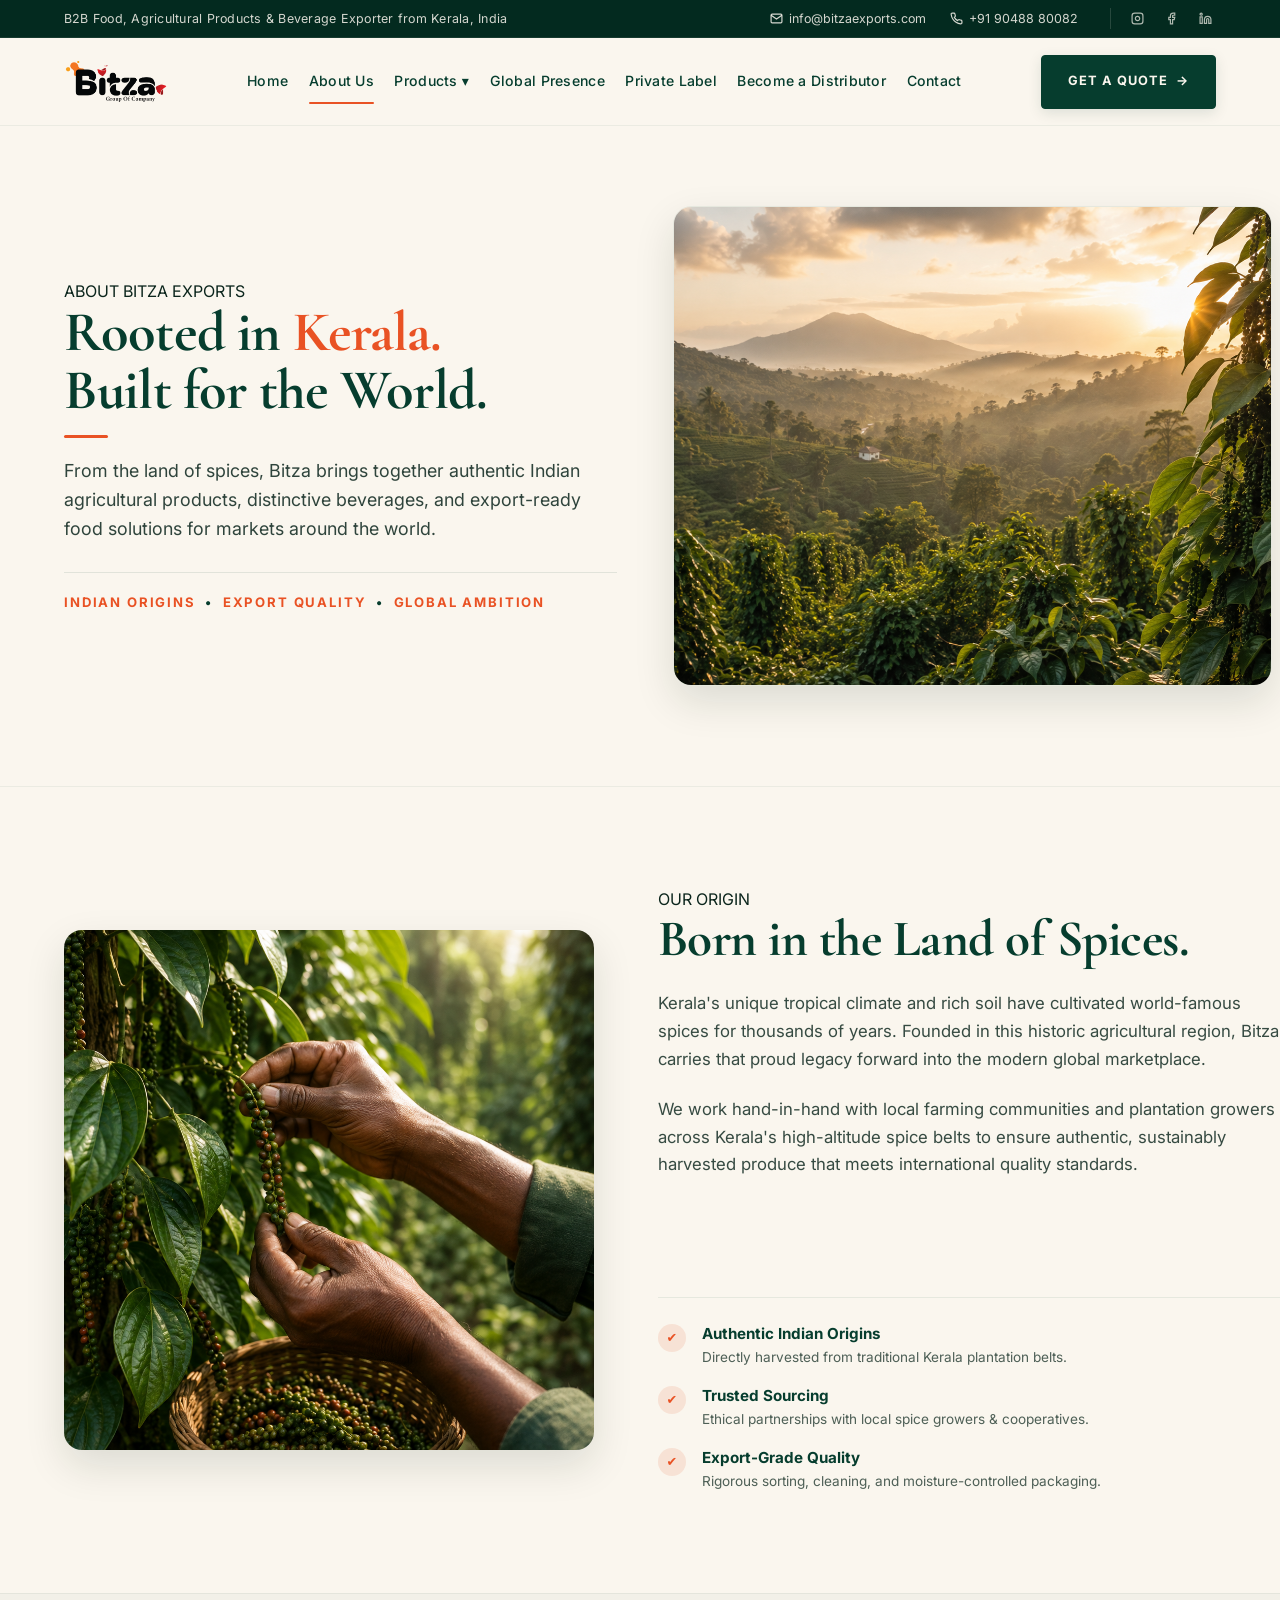
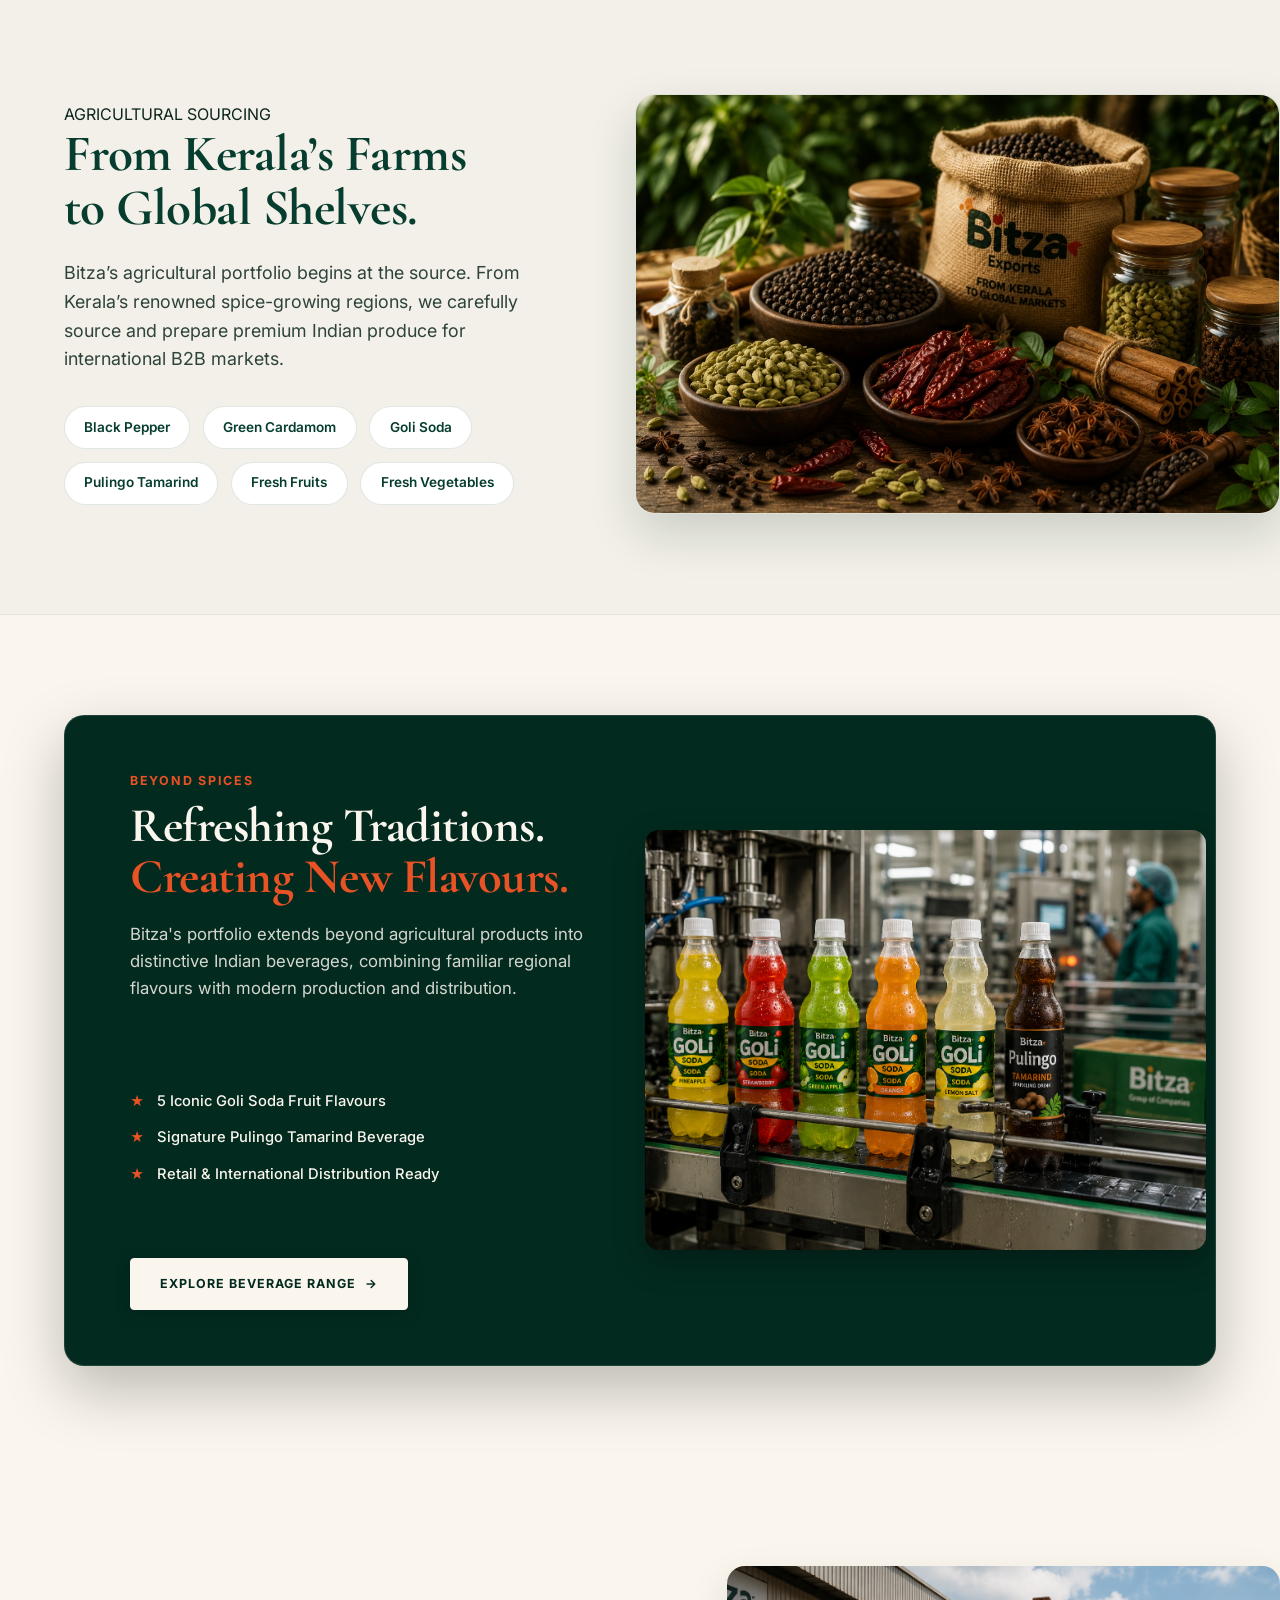
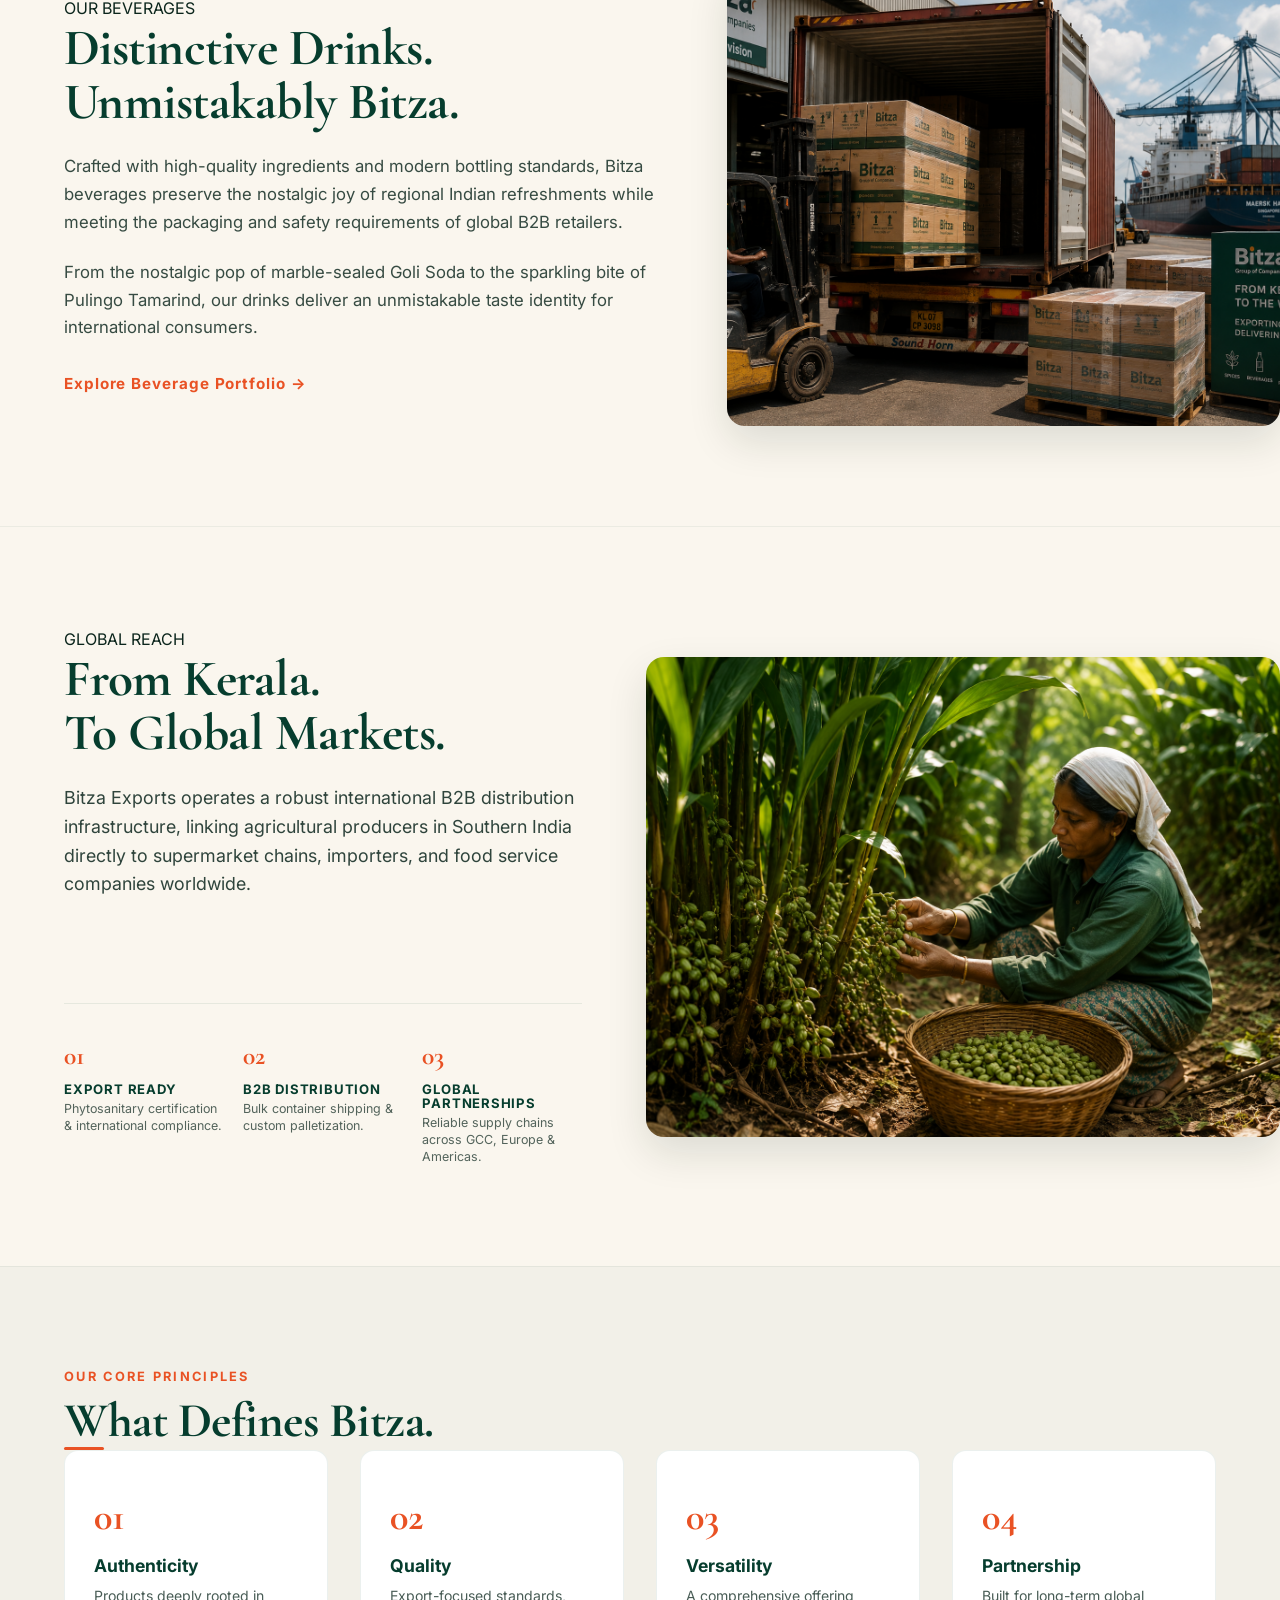
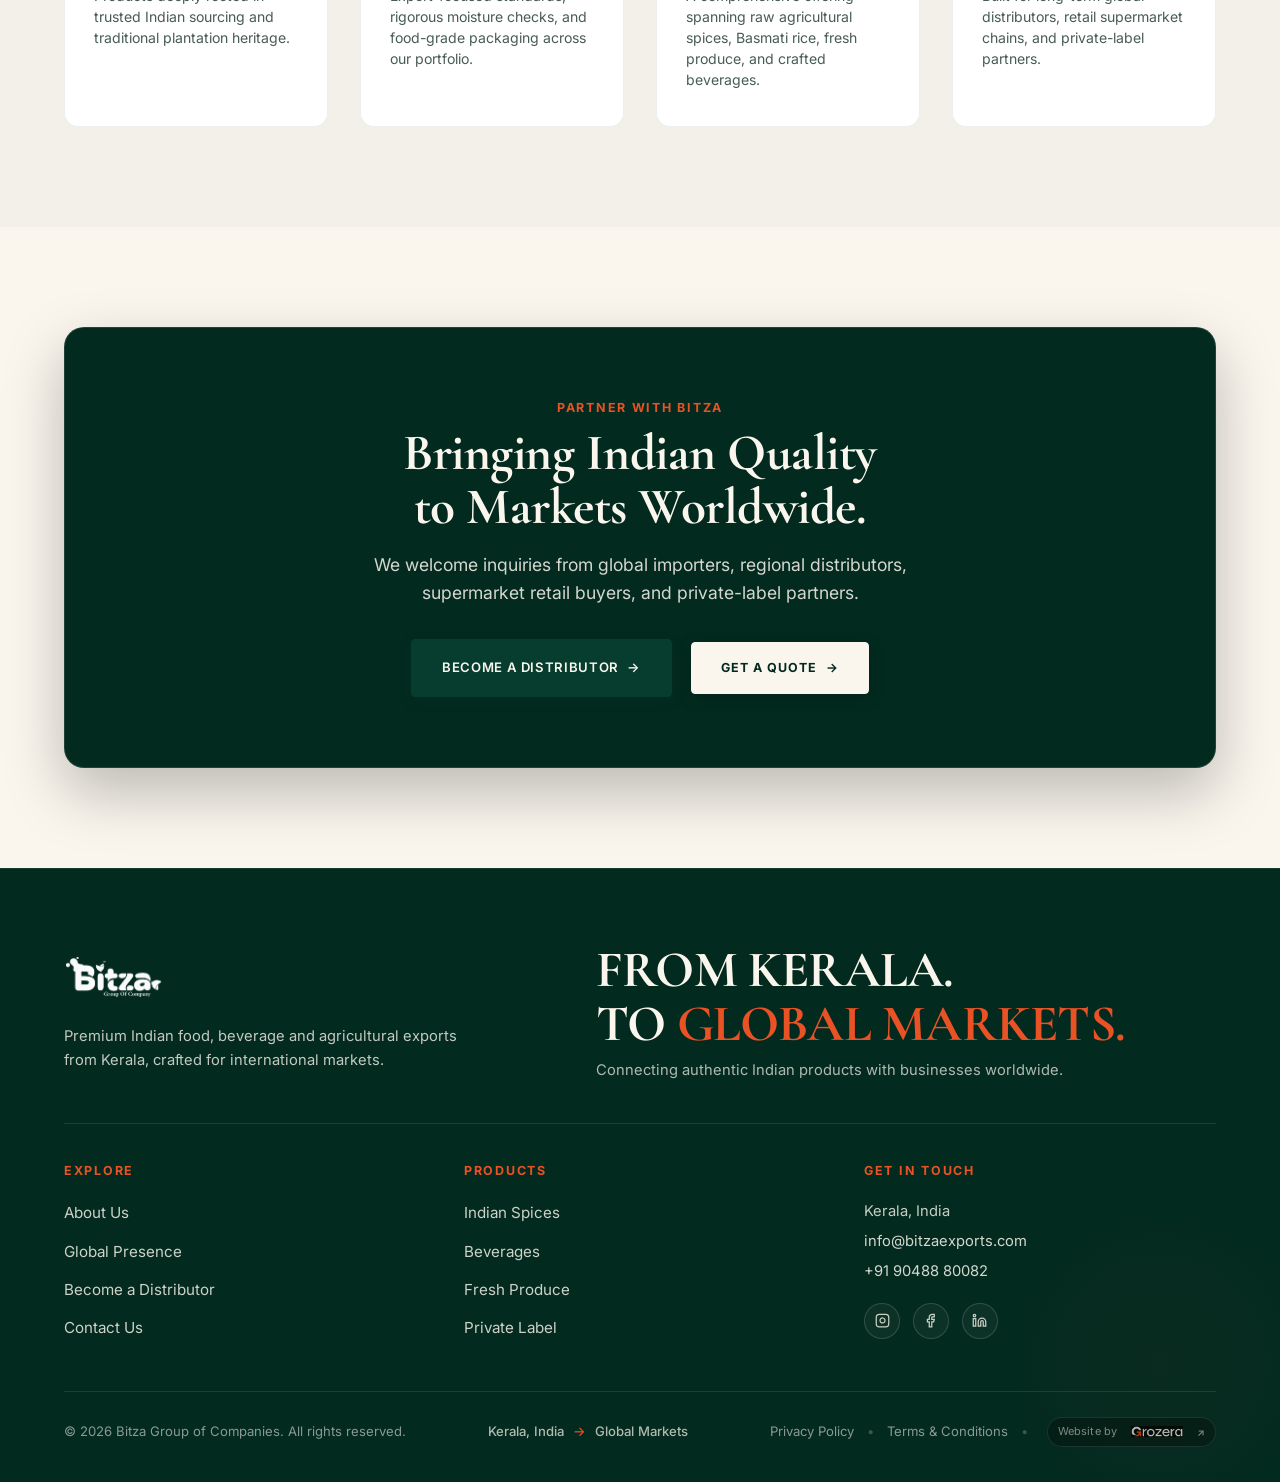
==== commit b725f346: "Refactor product catalogue to 6 active products, unify Goli Soda, split Fresh Produce, and update na" ====
--- a/about.html
+++ b/about.html
@@ -58,9 +58,8 @@
             <a href="products.html" aria-haspopup="true">Products <span class="arrow">▾</span></a>
             <ul class="dropdown-menu">
               <li><a href="products.html" class="dropdown-title-link">All Products Portfolio</a></li>
-              <li><a href="products.html?cat=spices">Spices (Pepper, Cardamom, Turmeric)</a></li>
+              <li><a href="products.html?cat=spices">Spices (Black Pepper & Cardamom)</a></li>
               <li><a href="products.html?cat=beverages">Beverages (Goli Soda & Pulingo)</a></li>
-              <li><a href="products.html?cat=rice">Rice (Basmati Varieties)</a></li>
               <li><a href="products.html?cat=produce">Fresh Produce (Fruits & Vegetables)</a></li>
             </ul>
           </li>
@@ -89,10 +88,9 @@
       <li>
         <a href="products.html">Products</a>
         <ul class="mobile-sub-menu">
-          <li><a href="products.html?cat=spices">Spices & Food</a></li>
+          <li><a href="products.html?cat=spices">Spices (Black Pepper & Cardamom)</a></li>
           <li><a href="products.html?cat=beverages">Beverages (Goli Soda & Pulingo)</a></li>
-          <li><a href="products.html?cat=rice">Basmati Rice</a></li>
-          <li><a href="products.html?cat=produce">Fresh Produce</a></li>
+          <li><a href="products.html?cat=produce">Fresh Produce (Fruits & Vegetables)</a></li>
         </ul>
       </li>
       <li><a href="index.html#global-presence">Global Presence</a></li>
@@ -213,10 +211,10 @@
           <div class="farm-categories-grid">
             <div class="farm-cat-chip">Black Pepper</div>
             <div class="farm-cat-chip">Green Cardamom</div>
-            <div class="farm-cat-chip">Turmeric</div>
-            <div class="farm-cat-chip">Red Chilli</div>
-            <div class="farm-cat-chip">Basmati Rice</div>
-            <div class="farm-cat-chip">Fresh Produce</div>
+            <div class="farm-cat-chip">Goli Soda</div>
+            <div class="farm-cat-chip">Pulingo Tamarind</div>
+            <div class="farm-cat-chip">Fresh Fruits</div>
+            <div class="farm-cat-chip">Fresh Vegetables</div>
           </div>
         </div>
 
@@ -478,7 +476,6 @@
           <ul class="footer-nav-links">
             <li><a href="products.html?cat=spices">Indian Spices <span class="nav-arrow">→</span></a></li>
             <li><a href="products.html?cat=beverages">Beverages <span class="nav-arrow">→</span></a></li>
-            <li><a href="products.html?cat=rice">Basmati Rice <span class="nav-arrow">→</span></a></li>
             <li><a href="products.html?cat=produce">Fresh Produce <span class="nav-arrow">→</span></a></li>
             <li><a href="index.html#private-label">Private Label <span class="nav-arrow">→</span></a></li>
           </ul>
--- a/css/style.css
+++ b/css/style.css
@@ -1090,7 +1090,7 @@
 
 .products-horizontal-grid {
   display: grid;
-  grid-template-columns: repeat(4, 1fr);
+  grid-template-columns: repeat(3, 1fr);
   gap: 1.8rem;
 }
 
@@ -2166,7 +2166,7 @@
   opacity: 0.4;
 }
 
-/* Website by GROZERA Black Capsule Badge Credit */
+/* Website by GROZERA — Muted Premium Signature Badge */
 .bottom-right {
   display: inline-flex;
   align-items: center;
@@ -2178,63 +2178,70 @@
   display: inline-flex;
   align-items: center;
   justify-content: center;
-  gap: 8px;
-  height: 40px;
-  padding: 0 16px;
-  background-color: #000000;
-  border: 1px solid rgba(250, 246, 238, 0.22);
+  gap: 6px;
+  height: 30px;
+  padding: 0 10px;
+  background-color: rgba(0, 0, 0, 0.28);
+  border: 1px solid rgba(250, 246, 238, 0.1);
   border-radius: 9999px;
   text-decoration: none;
-  transition: all 250ms cubic-bezier(0.16, 1, 0.3, 1);
-  box-shadow: 0 4px 14px rgba(0, 0, 0, 0.4);
+  transition: all 200ms ease;
+  box-shadow: none;
   white-space: nowrap;
   box-sizing: border-box;
   vertical-align: middle;
-  margin-left: 0.5rem;
+  margin-left: 0.4rem;
 }
 
 .credit-label {
-  color: rgba(250, 246, 238, 0.75);
-  font-size: 12.5px;
-  font-weight: 500;
+  color: rgba(250, 246, 238, 0.5);
+  font-size: 11px;
+  font-weight: 400;
   letter-spacing: 0.01em;
   line-height: 1;
 }
 
 .grozera-btn-logo {
-  width: 88px;
+  width: 68px;
   height: auto;
-  max-height: 15px;
+  max-height: 11px;
   display: inline-block;
   vertical-align: middle;
   object-fit: contain;
   border-radius: 0;
-  transition: transform 250ms ease;
+  opacity: 0.7;
+  transition: opacity 200ms ease, transform 200ms ease;
 }
 
 .grozera-btn-arrow {
+  color: rgba(250, 246, 238, 0.5);
+  font-size: 10px;
+  font-weight: 600;
+  line-height: 1;
+  transition: color 200ms ease, transform 200ms ease;
+}
+
+/* Subtle Signature Hover State */
+.grozera-btn-credit:hover {
+  background-color: rgba(0, 0, 0, 0.5);
+  border-color: rgba(250, 246, 238, 0.22);
+  transform: none;
+  box-shadow: none;
+}
+
+.grozera-btn-credit:hover .credit-label {
+  color: rgba(250, 246, 238, 0.75);
+}
+
+.grozera-btn-credit:hover .grozera-btn-logo {
+  opacity: 0.95;
+  transform: none;
+}
+
+.grozera-btn-credit:hover .grozera-btn-arrow {
   color: var(--color-orange);
-  font-size: 12.5px;
-  font-weight: 700;
-  line-height: 1;
-  transition: transform 250ms ease;
-}
-
-/* Black Capsule Badge Hover State */
-.grozera-btn-credit:hover {
-  background-color: #080808;
-  border-color: var(--color-orange);
-  transform: translateY(-2px);
-  box-shadow: 0 6px 20px rgba(233, 82, 36, 0.25), 0 4px 12px rgba(0, 0, 0, 0.6);
-}
-
-.grozera-btn-credit:hover .grozera-btn-logo {
-  transform: scale(1.04);
-}
-
-.grozera-btn-credit:hover .grozera-btn-arrow {
-  transform: translate(2px, -2px);
-  color: #FF6B3D;
+  opacity: 0.9;
+  transform: translate(1px, -1px);
 }
 
 /* Responsive Footer */
@@ -2443,6 +2450,10 @@
   }
 
   .goli-flavours-grid {
+    grid-template-columns: 1fr;
+  }
+
+  .products-horizontal-grid {
     grid-template-columns: 1fr;
   }
 }
@@ -3377,10 +3388,10 @@
   margin-top: 0.2rem;
 }
 
-/* 3-Column Controlled Grid */
+/* 2-Column Balanced Catalogue Grid */
 .products-3col-grid {
   display: grid;
-  grid-template-columns: repeat(3, minmax(0, 1fr));
+  grid-template-columns: repeat(2, minmax(0, 1fr));
   gap: 24px 28px;
   width: 100%;
 }
@@ -5285,46 +5296,45 @@
     width: 100% !important;
   }
 
-  /* Website by Grozera Capsule Badge Credit — Mobile & Tablet Responsive Alignment */
+  /* Website by Grozera Signature Badge — Mobile & Tablet Responsive Alignment */
   .grozera-btn-credit {
     display: inline-flex !important;
     align-items: center !important;
     justify-content: center !important;
     width: auto !important;
-    max-width: 215px !important;
-    min-width: 190px !important;
-    height: 40px !important;
-    padding: 0 14px !important;
-    gap: 8px !important;
-    margin: 8px auto 0 auto !important;
-    background-color: #000000 !important;
-    border: 1px solid rgba(250, 246, 238, 0.22) !important;
+    height: 30px !important;
+    padding: 0 10px !important;
+    gap: 6px !important;
+    margin: 6px auto 0 auto !important;
+    background-color: rgba(0, 0, 0, 0.28) !important;
+    border: 1px solid rgba(250, 246, 238, 0.1) !important;
     border-radius: 9999px !important;
-    box-shadow: 0 4px 12px rgba(0, 0, 0, 0.4) !important;
+    box-shadow: none !important;
     box-sizing: border-box !important;
     text-decoration: none !important;
   }
 
   .grozera-btn-credit .credit-label {
-    font-size: 12.5px !important;
-    font-weight: 500 !important;
-    color: rgba(250, 246, 238, 0.75) !important;
+    font-size: 11px !important;
+    font-weight: 400 !important;
+    color: rgba(250, 246, 238, 0.5) !important;
     line-height: 1 !important;
   }
 
   .grozera-btn-credit .grozera-btn-logo {
-    width: 88px !important;
+    width: 68px !important;
     height: auto !important;
-    max-height: 15px !important;
+    max-height: 11px !important;
     object-fit: contain !important;
+    opacity: 0.7 !important;
     display: inline-block !important;
     vertical-align: middle !important;
   }
 
   .grozera-btn-credit .grozera-btn-arrow {
-    font-size: 12.5px !important;
-    font-weight: 700 !important;
-    color: var(--color-orange) !important;
+    font-size: 10px !important;
+    font-weight: 600 !important;
+    color: rgba(250, 246, 238, 0.5) !important;
     line-height: 1 !important;
   }
 }
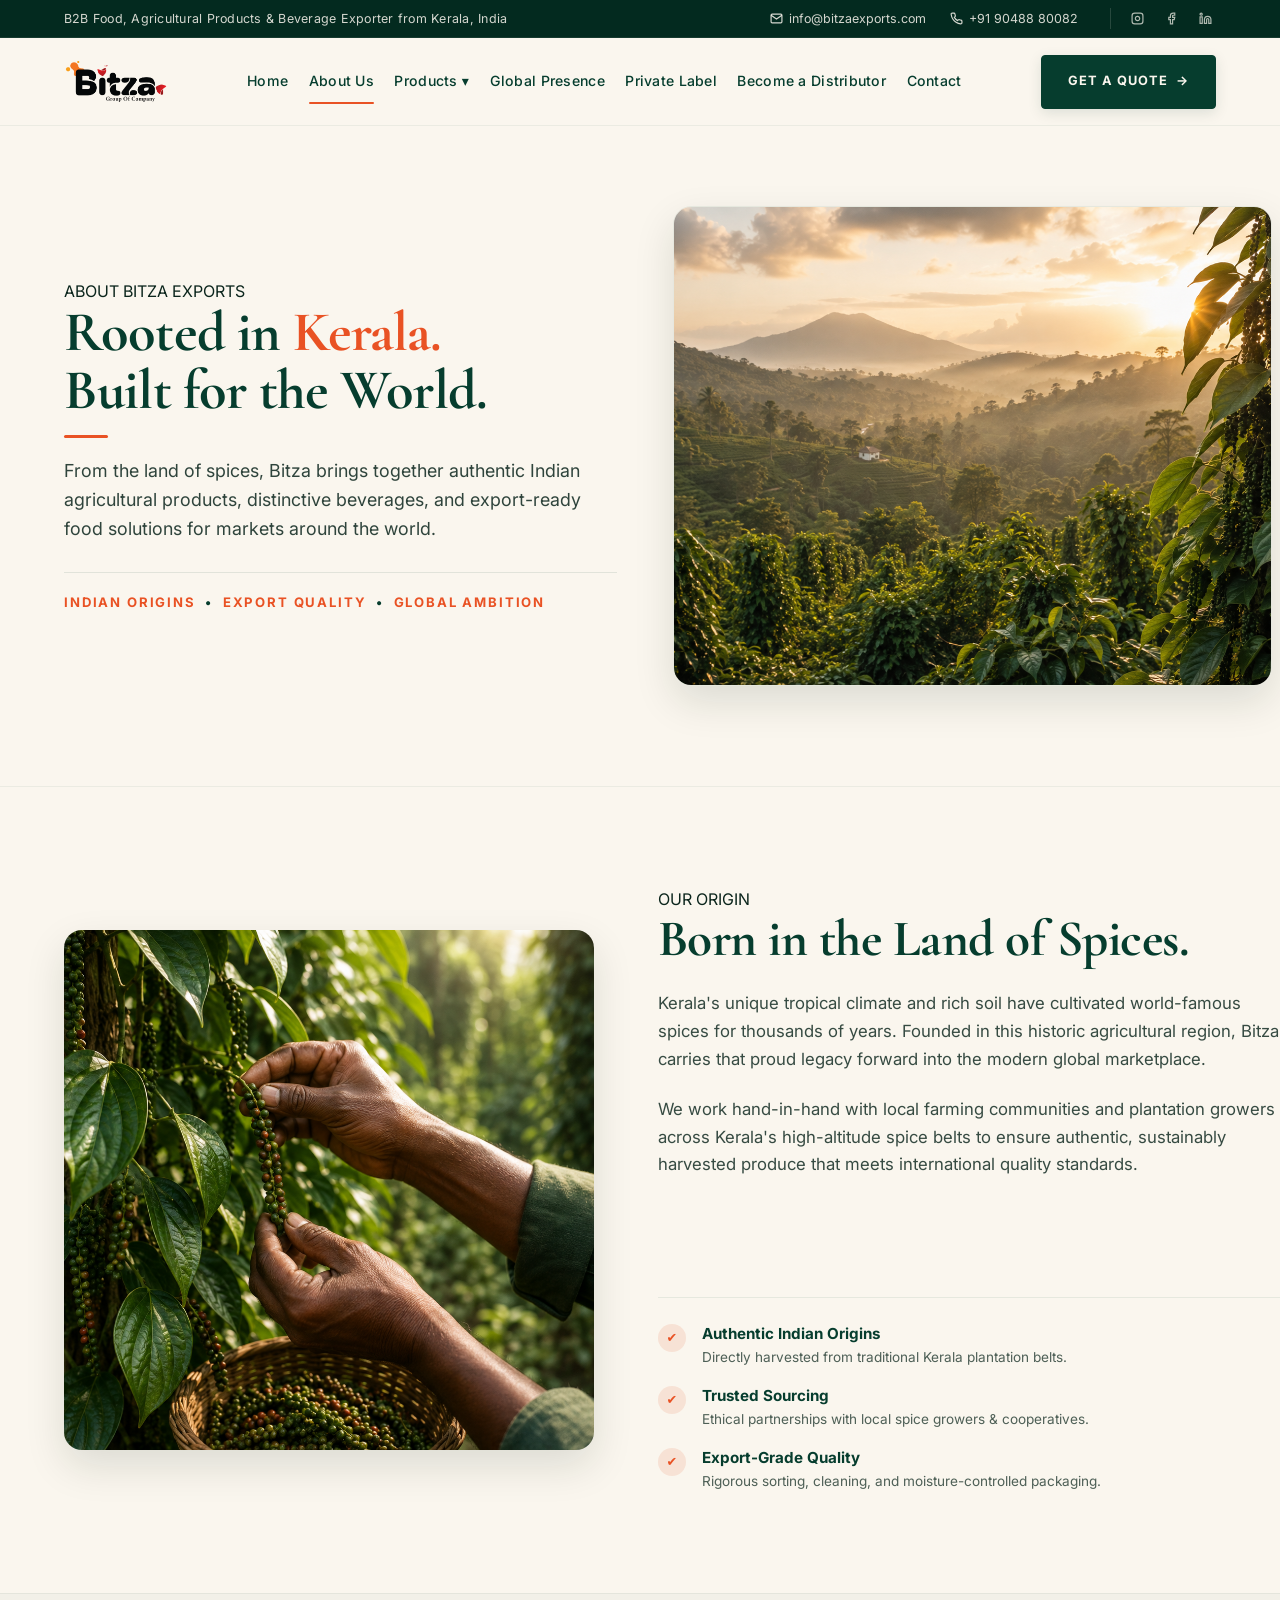
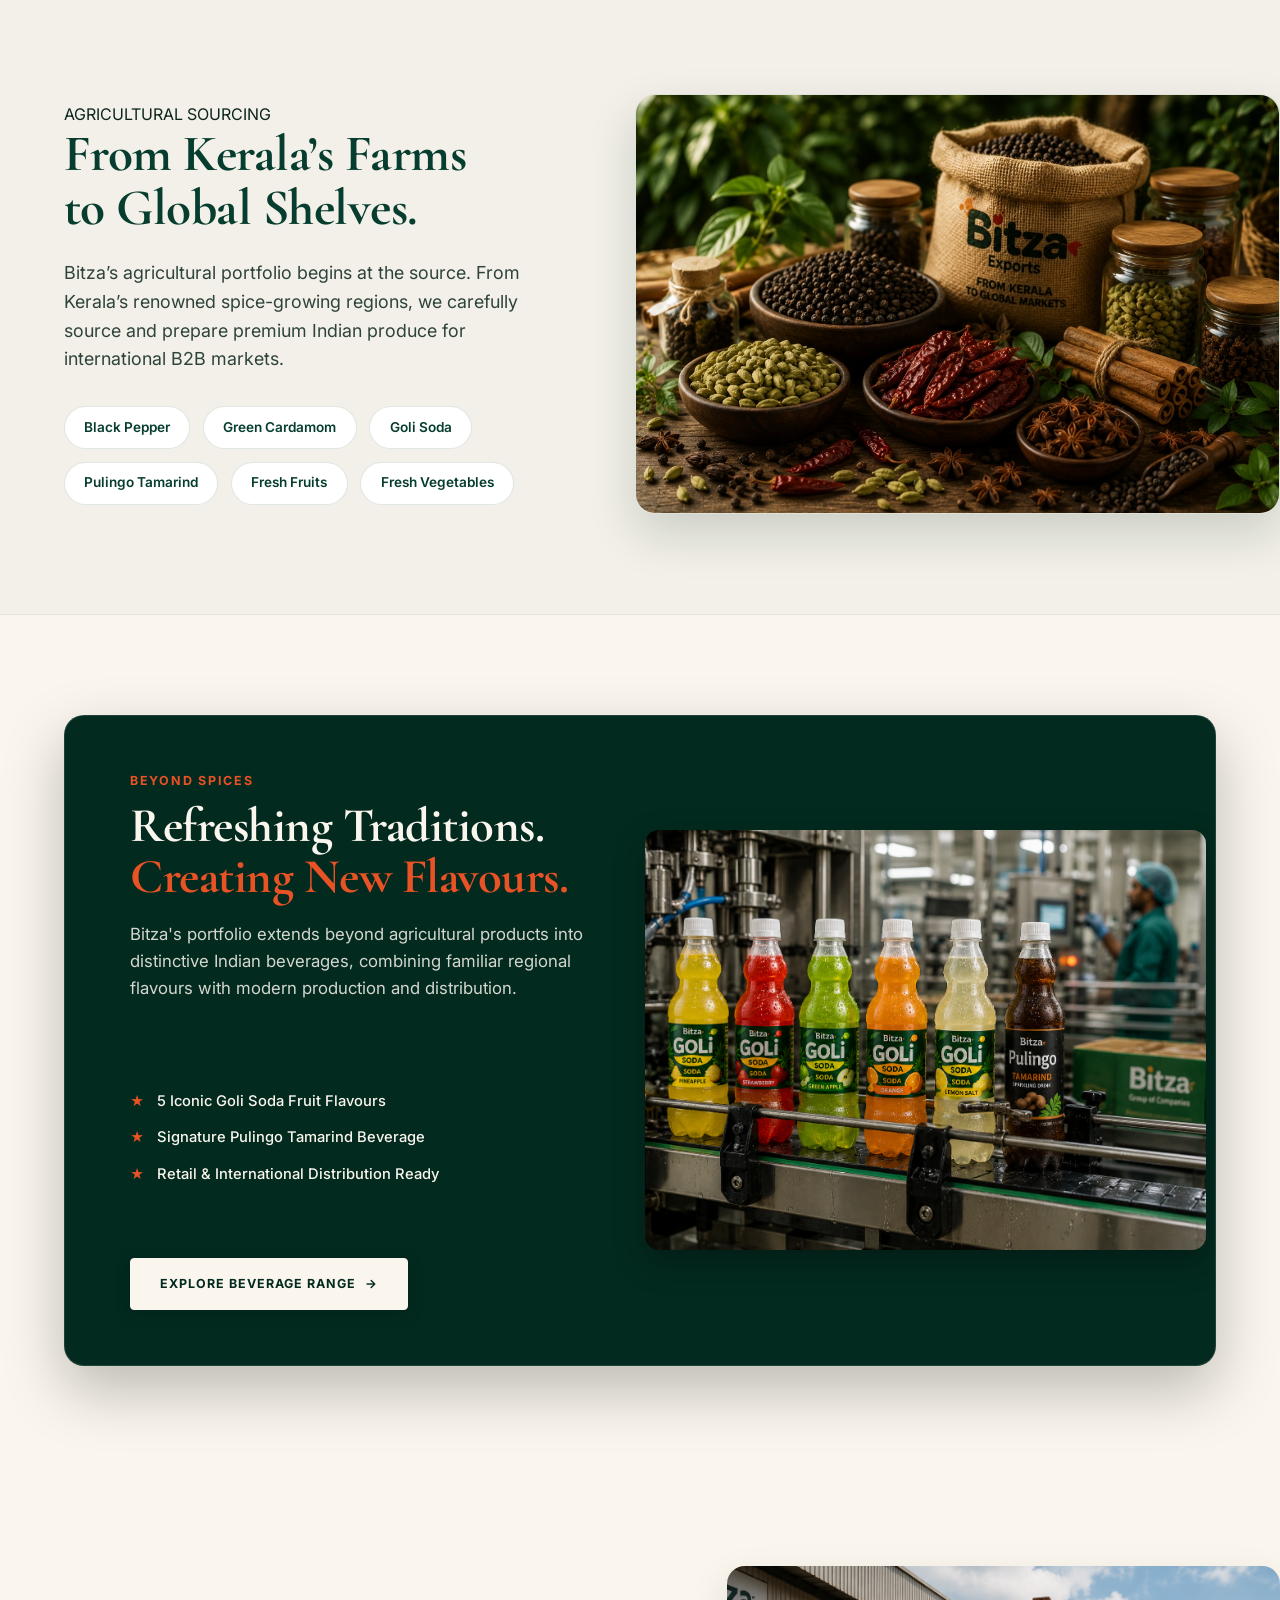
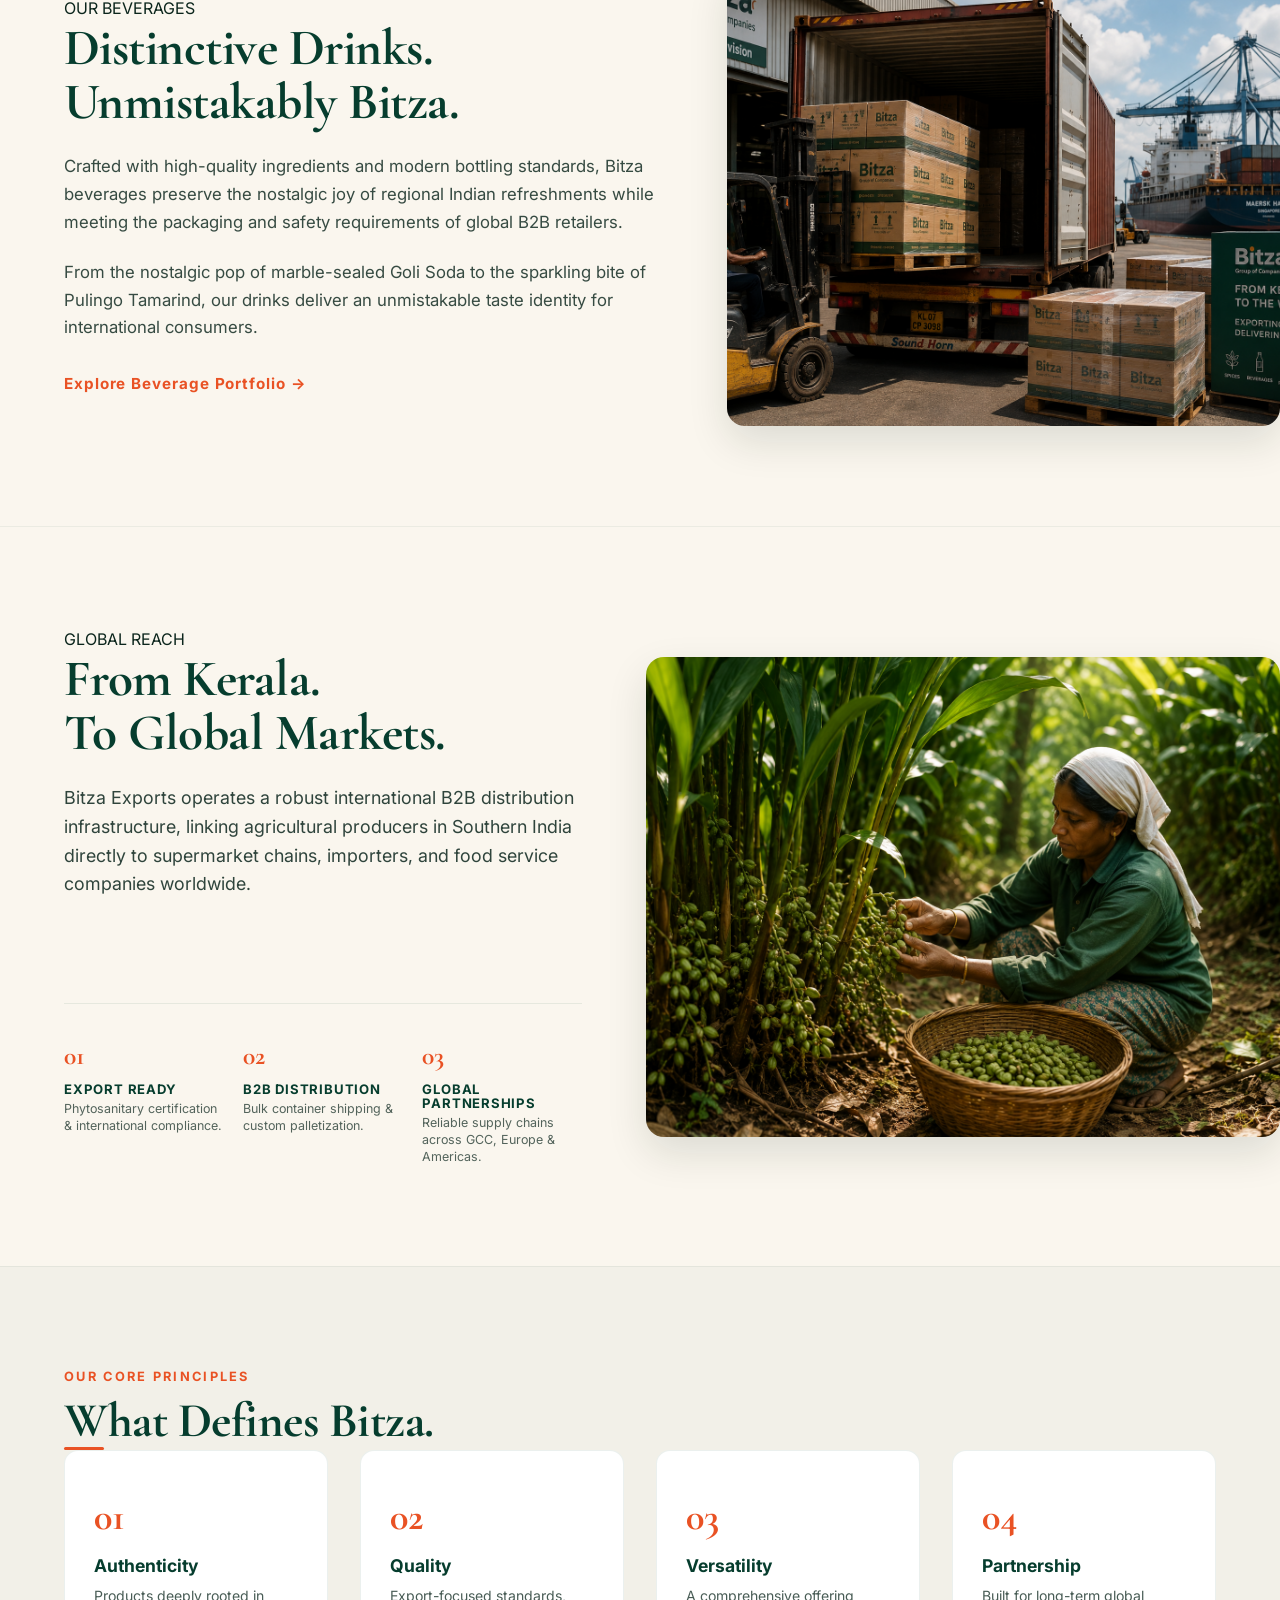
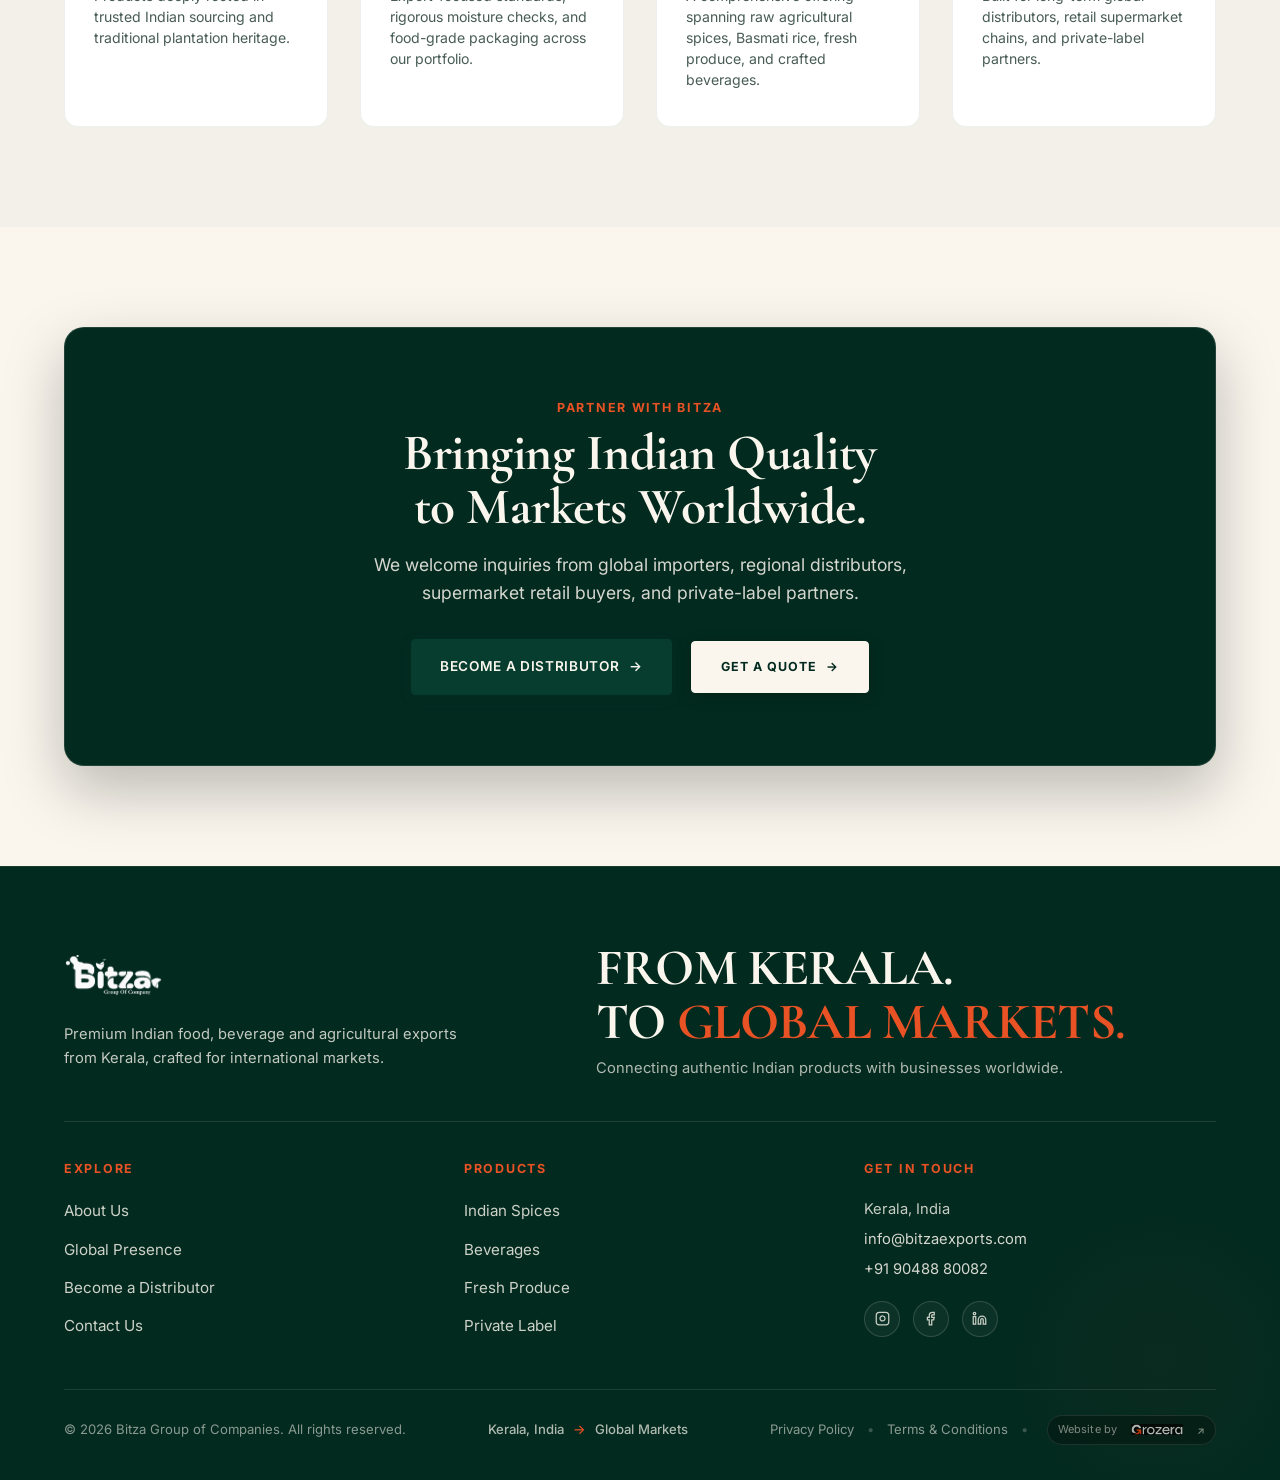
==== commit c11cb552: "Bump cache buster version query parameters v=1300 to clear browser cache" ====
--- a/about.html
+++ b/about.html
@@ -15,7 +15,7 @@
   <link href="https://fonts.googleapis.com/css2?family=Cormorant+Garamond:ital,wght@0,500;0,600;0,700;1,400&family=Inter:wght@300;400;500;600;700&display=swap" rel="stylesheet">
 
   <!-- CSS Stylesheet -->
-  <link rel="stylesheet" href="css/style.css?v=1200">
+  <link rel="stylesheet" href="css/style.css?v=1300">
 </head>
 <body>
 
--- a/css/style.css
+++ b/css/style.css
@@ -574,7 +574,7 @@
 .hero-cta-group {
   display: flex;
   align-items: center;
-  gap: 16px;
+  gap: 14px;
   margin-bottom: 2rem;
   flex-wrap: nowrap;
 }
@@ -583,21 +583,22 @@
   display: inline-flex;
   align-items: center;
   justify-content: center;
-  gap: 0.5rem;
+  gap: 0.6rem;
   background-color: var(--color-forest);
   color: var(--color-ivory);
-  height: 58px;
-  padding: 0 30px;
+  height: 56px;
+  padding: 0 28px;
   white-space: nowrap;
   border-radius: 4px;
   font-family: var(--font-sans);
   font-weight: 600;
   letter-spacing: 0.05em;
-  font-size: 0.82rem;
+  font-size: 0.85rem;
   text-transform: uppercase;
-  border: 1px solid var(--color-forest);
-  transition: all 300ms ease;
-  box-shadow: 0 4px 14px rgba(6, 61, 46, 0.12);
+  border: 1.5px solid var(--color-forest);
+  transition: all 300ms cubic-bezier(0.16, 1, 0.3, 1);
+  box-shadow: 0 4px 14px rgba(6, 61, 46, 0.14);
+  box-sizing: border-box;
 }
 
 .btn-hero-primary:hover {
@@ -605,10 +606,17 @@
   border-color: var(--color-forest-dark);
   color: var(--color-ivory);
   transform: translateY(-2px);
-  box-shadow: 0 6px 18px rgba(6, 61, 46, 0.18);
-}
-
-.btn-hero-primary:hover .arrow {
+  box-shadow: 0 8px 20px rgba(6, 61, 46, 0.22);
+}
+
+.btn-hero-primary .arrow,
+.btn-hero-secondary .arrow {
+  display: inline-block;
+  transition: transform 250ms ease;
+}
+
+.btn-hero-primary:hover .arrow,
+.btn-hero-secondary:hover .arrow {
   transform: translateX(4px);
 }
 
@@ -616,20 +624,21 @@
   display: inline-flex;
   align-items: center;
   justify-content: center;
-  gap: 0.5rem;
-  background-color: var(--color-ivory);
+  gap: 0.6rem;
+  background-color: transparent;
   color: var(--color-forest);
-  height: 58px;
-  padding: 0 30px;
+  height: 56px;
+  padding: 0 28px;
   white-space: nowrap;
   border-radius: 4px;
   font-family: var(--font-sans);
   font-weight: 600;
   letter-spacing: 0.05em;
-  font-size: 0.82rem;
+  font-size: 0.85rem;
   text-transform: uppercase;
   border: 1.5px solid var(--color-forest);
-  transition: all 300ms ease;
+  transition: all 300ms cubic-bezier(0.16, 1, 0.3, 1);
+  box-sizing: border-box;
 }
 
 .btn-hero-secondary:hover {
@@ -637,10 +646,7 @@
   border-color: var(--color-forest);
   color: var(--color-ivory);
   transform: translateY(-2px);
-}
-
-.btn-hero-secondary:hover .arrow {
-  transform: translateX(4px);
+  box-shadow: 0 6px 16px rgba(6, 61, 46, 0.14);
 }
 
 /* Understated Trust Indicators */
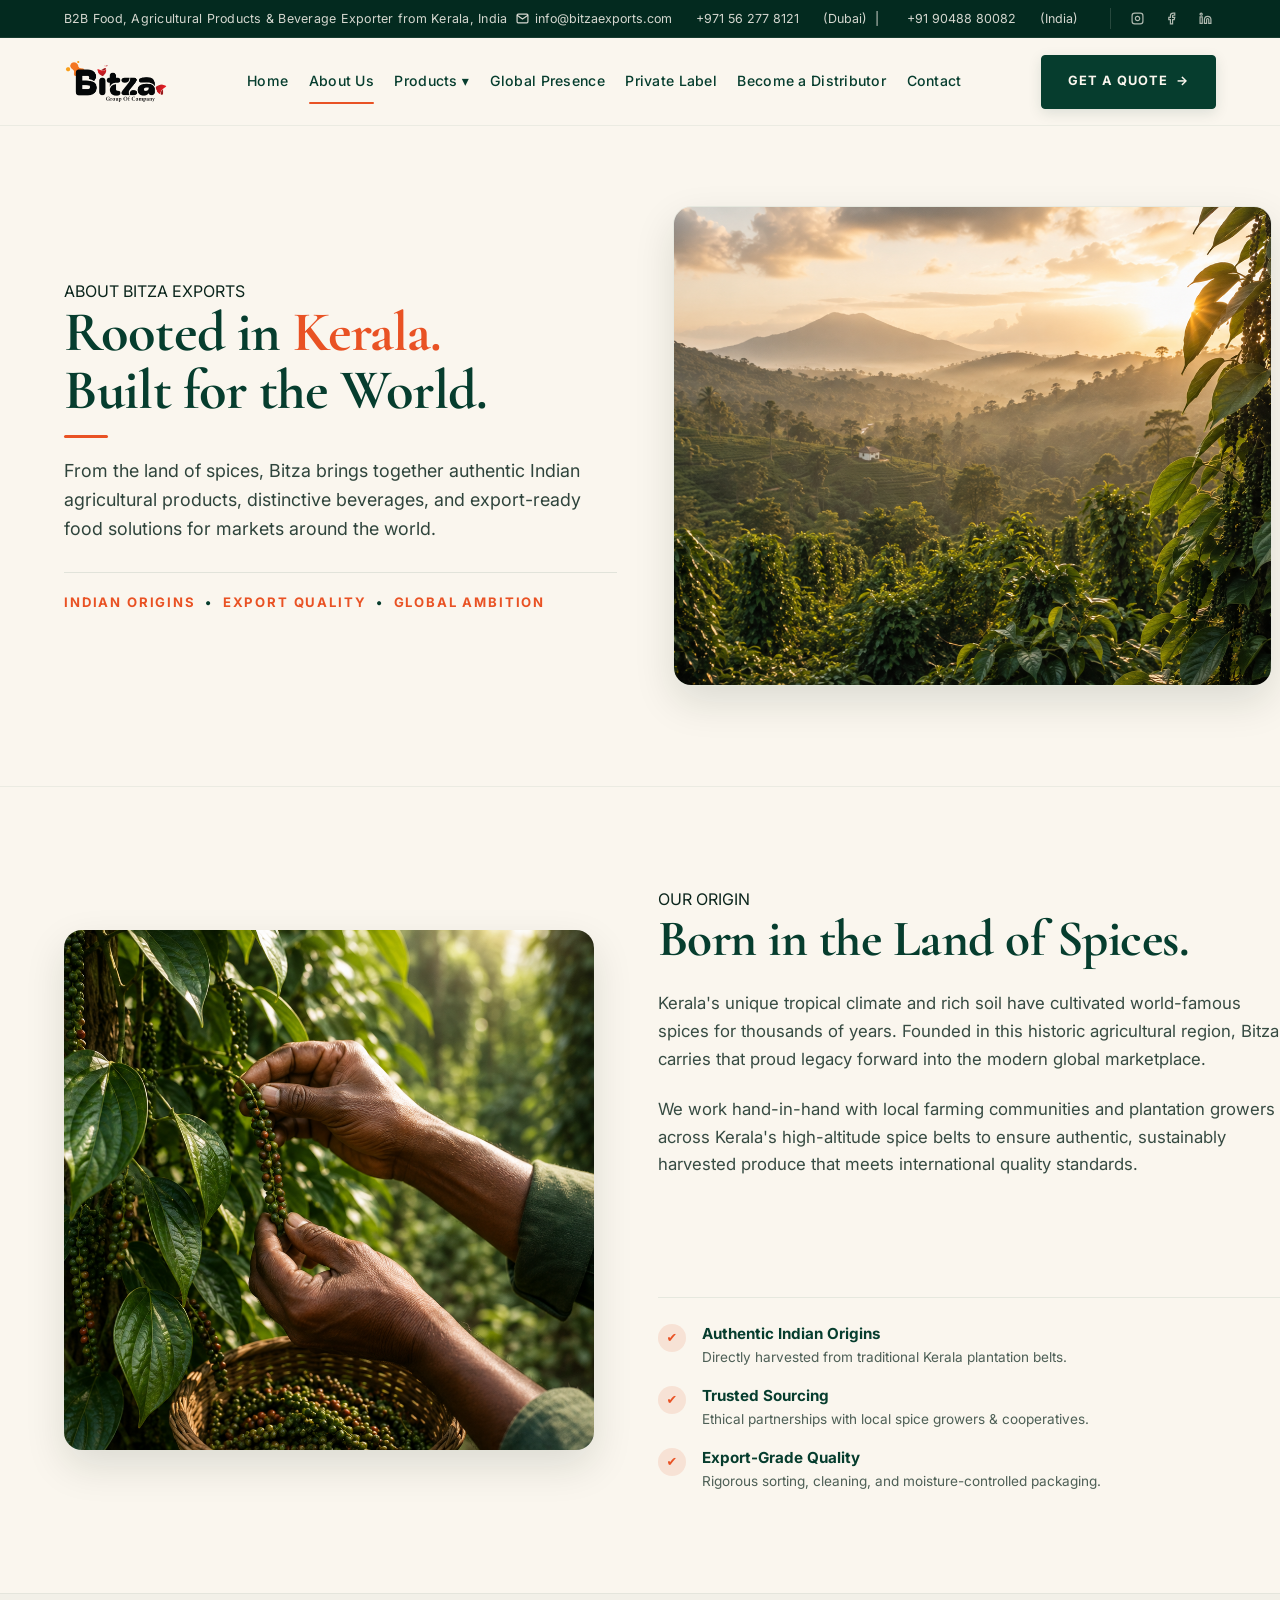
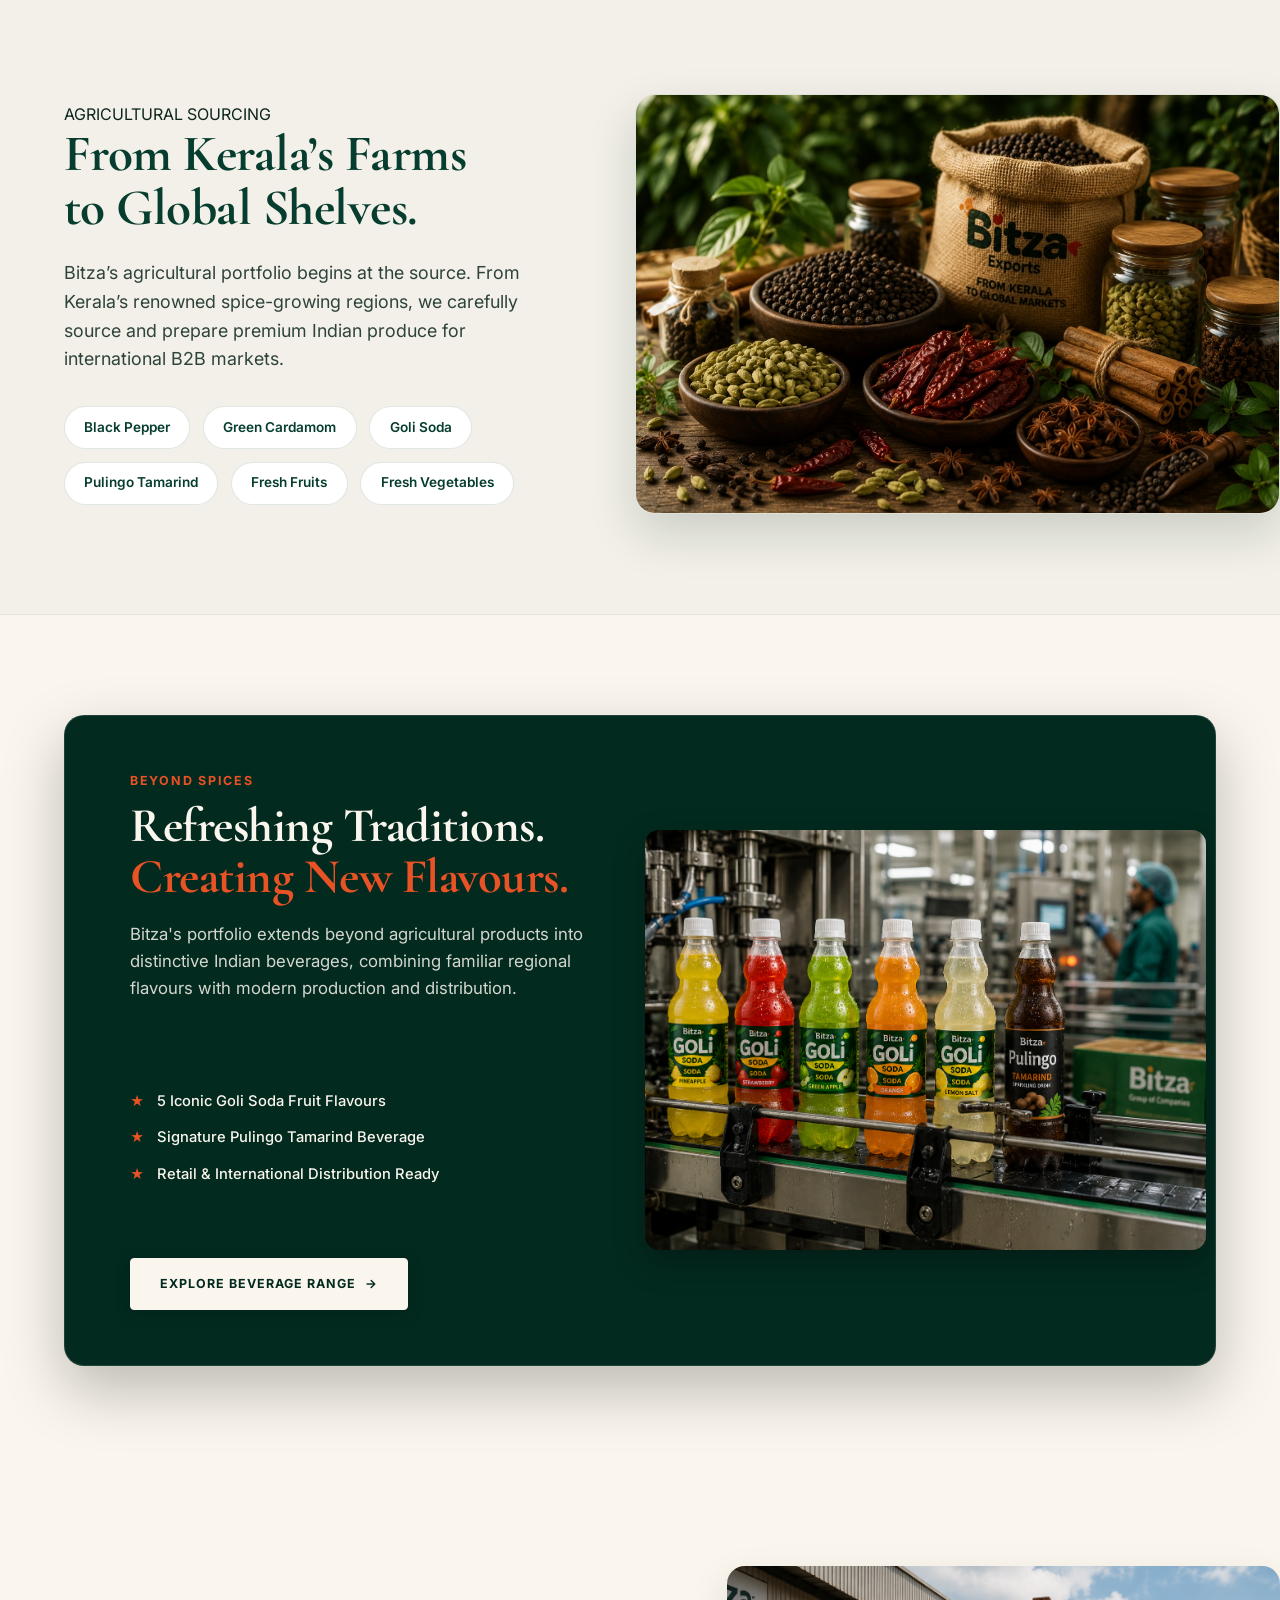
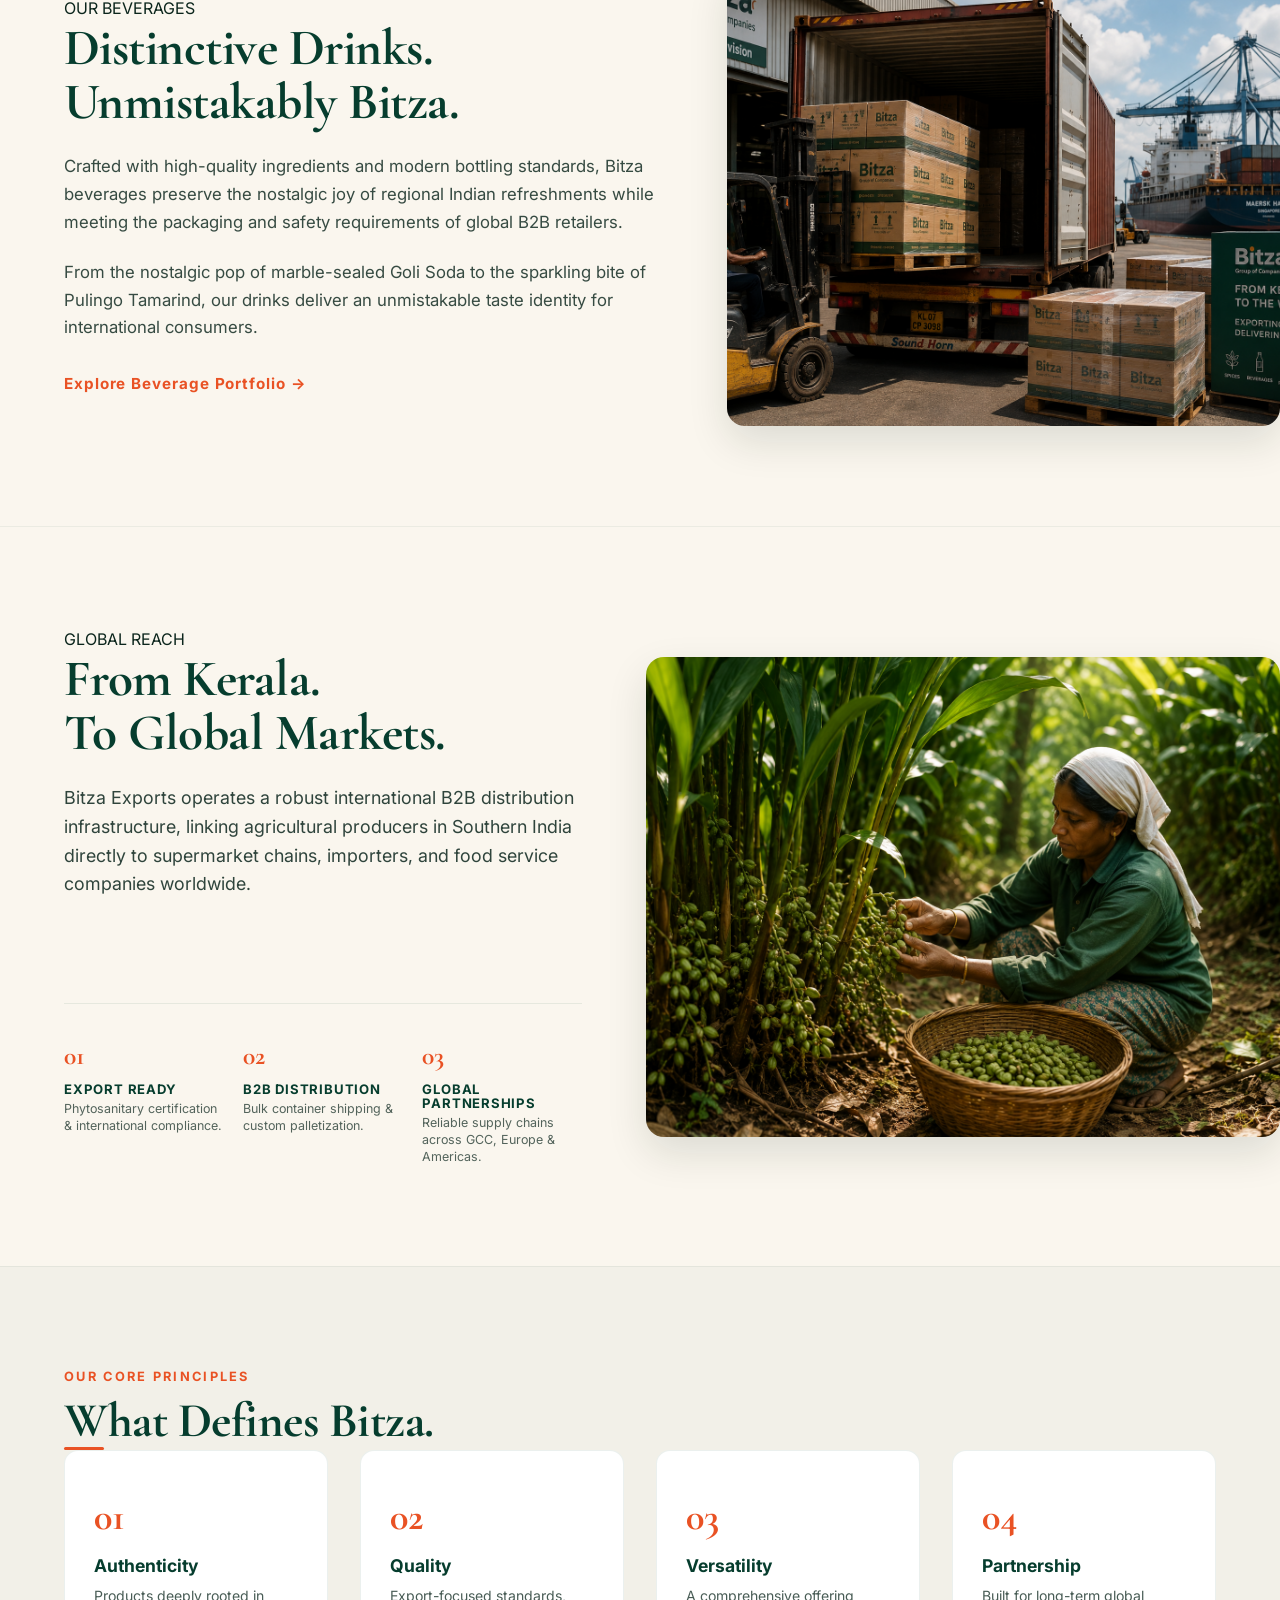
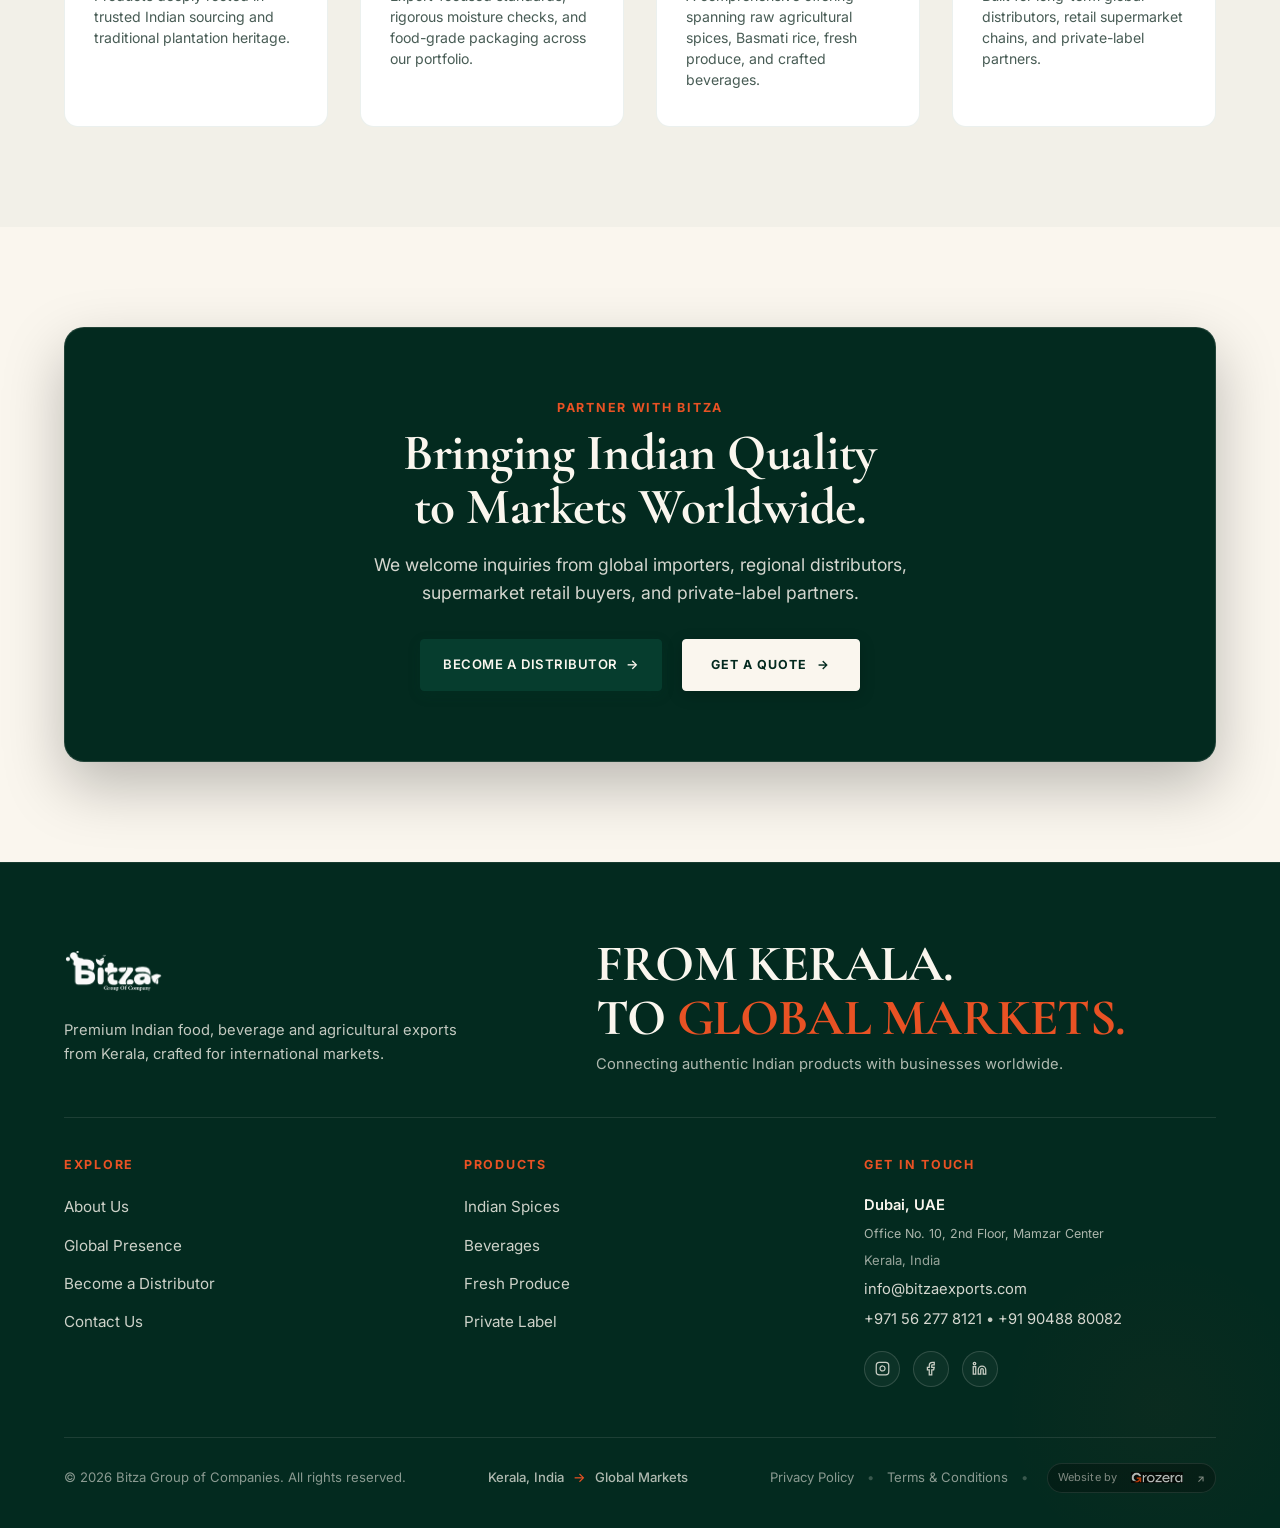
==== commit b4b24897: "Add Bitza Group of Company Dubai corporate office to contact section, top bar, and footer across all" ====
--- a/about.html
+++ b/about.html
@@ -30,10 +30,7 @@
           <svg width="13" height="13" viewBox="0 0 24 24" fill="none" stroke="currentColor" stroke-width="2.2"><path d="M4 4h16c1.1 0 2 .9 2 2v12c0 1.1-.9 2-2 2H4c-1.1 0-2-.9-2-2V6c0-1.1.9-2 2-2z"></path><polyline points="22,6 12,13 2,6"></polyline></svg>
           info@bitzaexports.com
         </a>
-        <a href="tel:+919048880082">
-          <svg width="13" height="13" viewBox="0 0 24 24" fill="none" stroke="currentColor" stroke-width="2.2"><path d="M22 16.92v3a2 2 0 0 1-2.18 2 19.79 19.79 0 0 1-8.63-3.07 19.5 19.5 0 0 1-6-6 19.79 19.79 0 0 1-3.07-8.67A2 2 0 0 1 4.11 2h3a2 2 0 0 1 2 1.72 12.84 12.84 0 0 0 .7 2.81 2 2 0 0 1-.45 2.11L8.09 9.91a16 16 0 0 0 6 6l1.27-1.27a2 2 0 0 1 2.11-.45 12.84 12.84 0 0 0 2.81.7A2 2 0 0 1 22 16.92z"></path></svg>
-          +91 90488 80082
-        </a>
+        <a href="tel:+971562778121">+971 56 277 8121</a> (Dubai) &nbsp;|&nbsp; <a href="tel:+919048880082">+91 90488 80082</a> (India)
         <div class="utility-socials">
           <a href="https://www.instagram.com/bitza_group?igsh=MTluaHoxc25wZjhmeg==" target="_blank" rel="noopener noreferrer" aria-label="Visit Bitza on Instagram"><svg width="13" height="13" viewBox="0 0 24 24" fill="none" stroke="currentColor" stroke-width="2.2"><rect x="2" y="2" width="20" height="20" rx="5" ry="5"></rect><path d="M16 11.37A4 4 0 1 1 12.63 8 4 4 0 0 1 16 11.37z"></path><line x1="17.5" y1="6.5" x2="17.51" y2="6.5"></line></svg></a>
           <a href="https://www.facebook.com/share/p/14ssbmf7pZp/?mibextid=wwXIfr" target="_blank" rel="noopener noreferrer" aria-label="Visit Bitza on Facebook"><svg width="13" height="13" viewBox="0 0 24 24" fill="none" stroke="currentColor" stroke-width="2.2"><path d="M18 2h-3a5 5 0 0 0-5 5v3H7v4h3v8h4v-8h3l1-4h-4V7a1 1 0 0 1 1-1h3z"></path></svg></a>
@@ -485,9 +482,11 @@
         <div class="footer-nav-col">
           <h4 class="footer-col-label">GET IN TOUCH</h4>
           <div class="footer-contact-info">
-            <p class="contact-location">Kerala, India</p>
+            <p class="contact-location" style="font-weight: 600; color: var(--color-ivory);">Dubai, UAE</p>
+            <p style="font-size: 0.78rem; opacity: 0.85; margin: 0.15rem 0 0.4rem 0;">Office No. 10, 2nd Floor, Mamzar Center</p>
+            <p class="contact-location" style="font-size: 0.82rem; opacity: 0.75; margin-bottom: 0.4rem;">Kerala, India</p>
             <p><a href="mailto:info@bitzaexports.com" class="contact-link">info@bitzaexports.com</a></p>
-            <p><a href="tel:+919048880082" class="contact-link">+91 90488 80082</a></p>
+            <p><a href="tel:+971562778121" class="contact-link">+971 56 277 8121</a> • <a href="tel:+919048880082" class="contact-link">+91 90488 80082</a></p>
           </div>
 
           <!-- Minimal Line Social Icons -->
--- a/css/style.css
+++ b/css/style.css
@@ -504,7 +504,7 @@
 
 .hero-split-wrapper {
   display: grid;
-  grid-template-columns: 38% 62%;
+  grid-template-columns: 44% 56%;
   min-height: 580px;
   max-height: 640px;
   align-items: stretch;
@@ -574,79 +574,89 @@
 .hero-cta-group {
   display: flex;
   align-items: center;
-  gap: 14px;
+  gap: 16px;
   margin-bottom: 2rem;
   flex-wrap: nowrap;
+  width: 100%;
 }
 
 .btn-hero-primary {
-  display: inline-flex;
-  align-items: center;
-  justify-content: center;
-  gap: 0.6rem;
-  background-color: var(--color-forest);
-  color: var(--color-ivory);
-  height: 56px;
-  padding: 0 28px;
-  white-space: nowrap;
-  border-radius: 4px;
-  font-family: var(--font-sans);
-  font-weight: 600;
-  letter-spacing: 0.05em;
-  font-size: 0.85rem;
-  text-transform: uppercase;
-  border: 1.5px solid var(--color-forest);
-  transition: all 300ms cubic-bezier(0.16, 1, 0.3, 1);
-  box-shadow: 0 4px 14px rgba(6, 61, 46, 0.14);
-  box-sizing: border-box;
+  display: inline-flex !important;
+  align-items: center !important;
+  justify-content: center !important;
+  gap: 0.5rem !important;
+  background-color: var(--color-forest) !important;
+  background: var(--color-forest) !important;
+  color: var(--color-ivory) !important;
+  height: 52px !important;
+  padding: 0 22px !important;
+  white-space: nowrap !important;
+  border-radius: 4px !important;
+  font-family: var(--font-sans) !important;
+  font-weight: 600 !important;
+  letter-spacing: 0.04em !important;
+  font-size: 0.82rem !important;
+  text-transform: uppercase !important;
+  border: 1.5px solid var(--color-forest) !important;
+  transition: all 300ms cubic-bezier(0.16, 1, 0.3, 1) !important;
+  box-shadow: 0 4px 14px rgba(6, 61, 46, 0.14) !important;
+  box-sizing: border-box !important;
+  flex-shrink: 0 !important;
+  text-decoration: none !important;
 }
 
 .btn-hero-primary:hover {
-  background-color: var(--color-forest-dark);
-  border-color: var(--color-forest-dark);
-  color: var(--color-ivory);
-  transform: translateY(-2px);
-  box-shadow: 0 8px 20px rgba(6, 61, 46, 0.22);
+  background-color: var(--color-forest-dark) !important;
+  background: var(--color-forest-dark) !important;
+  border-color: var(--color-forest-dark) !important;
+  color: var(--color-ivory) !important;
+  transform: translateY(-2px) !important;
+  box-shadow: 0 8px 20px rgba(6, 61, 46, 0.22) !important;
 }
 
 .btn-hero-primary .arrow,
 .btn-hero-secondary .arrow {
-  display: inline-block;
-  transition: transform 250ms ease;
+  display: inline-block !important;
+  transition: transform 250ms ease !important;
 }
 
 .btn-hero-primary:hover .arrow,
 .btn-hero-secondary:hover .arrow {
-  transform: translateX(4px);
+  transform: translateX(4px) !important;
 }
 
 .btn-hero-secondary {
-  display: inline-flex;
-  align-items: center;
-  justify-content: center;
-  gap: 0.6rem;
-  background-color: transparent;
-  color: var(--color-forest);
-  height: 56px;
-  padding: 0 28px;
-  white-space: nowrap;
-  border-radius: 4px;
-  font-family: var(--font-sans);
-  font-weight: 600;
-  letter-spacing: 0.05em;
-  font-size: 0.85rem;
-  text-transform: uppercase;
-  border: 1.5px solid var(--color-forest);
-  transition: all 300ms cubic-bezier(0.16, 1, 0.3, 1);
-  box-sizing: border-box;
+  display: inline-flex !important;
+  align-items: center !important;
+  justify-content: center !important;
+  gap: 0.5rem !important;
+  background-color: transparent !important;
+  background: transparent !important;
+  color: var(--color-forest) !important;
+  height: 52px !important;
+  padding: 0 22px !important;
+  white-space: nowrap !important;
+  border-radius: 4px !important;
+  font-family: var(--font-sans) !important;
+  font-weight: 600 !important;
+  letter-spacing: 0.04em !important;
+  font-size: 0.82rem !important;
+  text-transform: uppercase !important;
+  border: 1.5px solid var(--color-forest) !important;
+  transition: all 300ms cubic-bezier(0.16, 1, 0.3, 1) !important;
+  box-shadow: none !important;
+  box-sizing: border-box !important;
+  flex-shrink: 0 !important;
+  text-decoration: none !important;
 }
 
 .btn-hero-secondary:hover {
-  background-color: var(--color-forest);
-  border-color: var(--color-forest);
-  color: var(--color-ivory);
-  transform: translateY(-2px);
-  box-shadow: 0 6px 16px rgba(6, 61, 46, 0.14);
+  background-color: var(--color-forest) !important;
+  background: var(--color-forest) !important;
+  border-color: var(--color-forest) !important;
+  color: var(--color-ivory) !important;
+  transform: translateY(-2px) !important;
+  box-shadow: 0 6px 16px rgba(6, 61, 46, 0.14) !important;
 }
 
 /* Understated Trust Indicators */
@@ -708,14 +718,14 @@
   top: 0;
   left: 0;
   bottom: 0;
-  width: 25%;
+  width: 16%;
   z-index: 2;
   pointer-events: none;
   background: linear-gradient(
     to right,
     #FAF6EE 0%,
-    rgba(250, 246, 238, 0.85) 25%,
-    rgba(250, 246, 238, 0.3) 60%,
+    rgba(250, 246, 238, 0.75) 35%,
+    rgba(250, 246, 238, 0.2) 70%,
     transparent 100%
   );
 }
@@ -724,8 +734,8 @@
   width: 100%;
   height: 100%;
   max-height: 640px;
-  object-fit: contain;
-  object-position: right top;
+  object-fit: cover;
+  object-position: center right;
   display: block;
 }
 
@@ -2351,7 +2361,7 @@
 @media (max-width: 992px) {
 
   .hero-split-wrapper {
-    grid-template-columns: 45% 55%;
+    grid-template-columns: 44% 56%;
     min-height: 480px;
     max-height: 560px;
   }
@@ -4787,21 +4797,31 @@
   .hero-cta-group {
     display: flex !important;
     flex-direction: column !important;
-    gap: 0.8rem !important;
+    align-items: stretch !important;
+    gap: 14px !important;
     width: 100% !important;
     margin: 1.5rem 0 2rem 0 !important;
   }
 
-  .hero-cta-group .btn,
-  .hero-left-content .btn {
+  .btn-hero-primary,
+  .btn-hero-secondary {
     width: 100% !important;
-    height: 54px !important;
-    min-height: 54px !important;
+    height: 52px !important;
+    min-height: 52px !important;
     display: flex !important;
     align-items: center !important;
     justify-content: center !important;
-    font-size: 0.92rem !important;
+    font-size: 0.85rem !important;
     box-sizing: border-box !important;
+    padding: 0 16px !important;
+    border-radius: 4px !important;
+  }
+
+  .btn-hero-secondary {
+    background-color: transparent !important;
+    background: transparent !important;
+    color: var(--color-forest) !important;
+    border: 1.5px solid var(--color-forest) !important;
   }
 
   .hero-trust-bar {
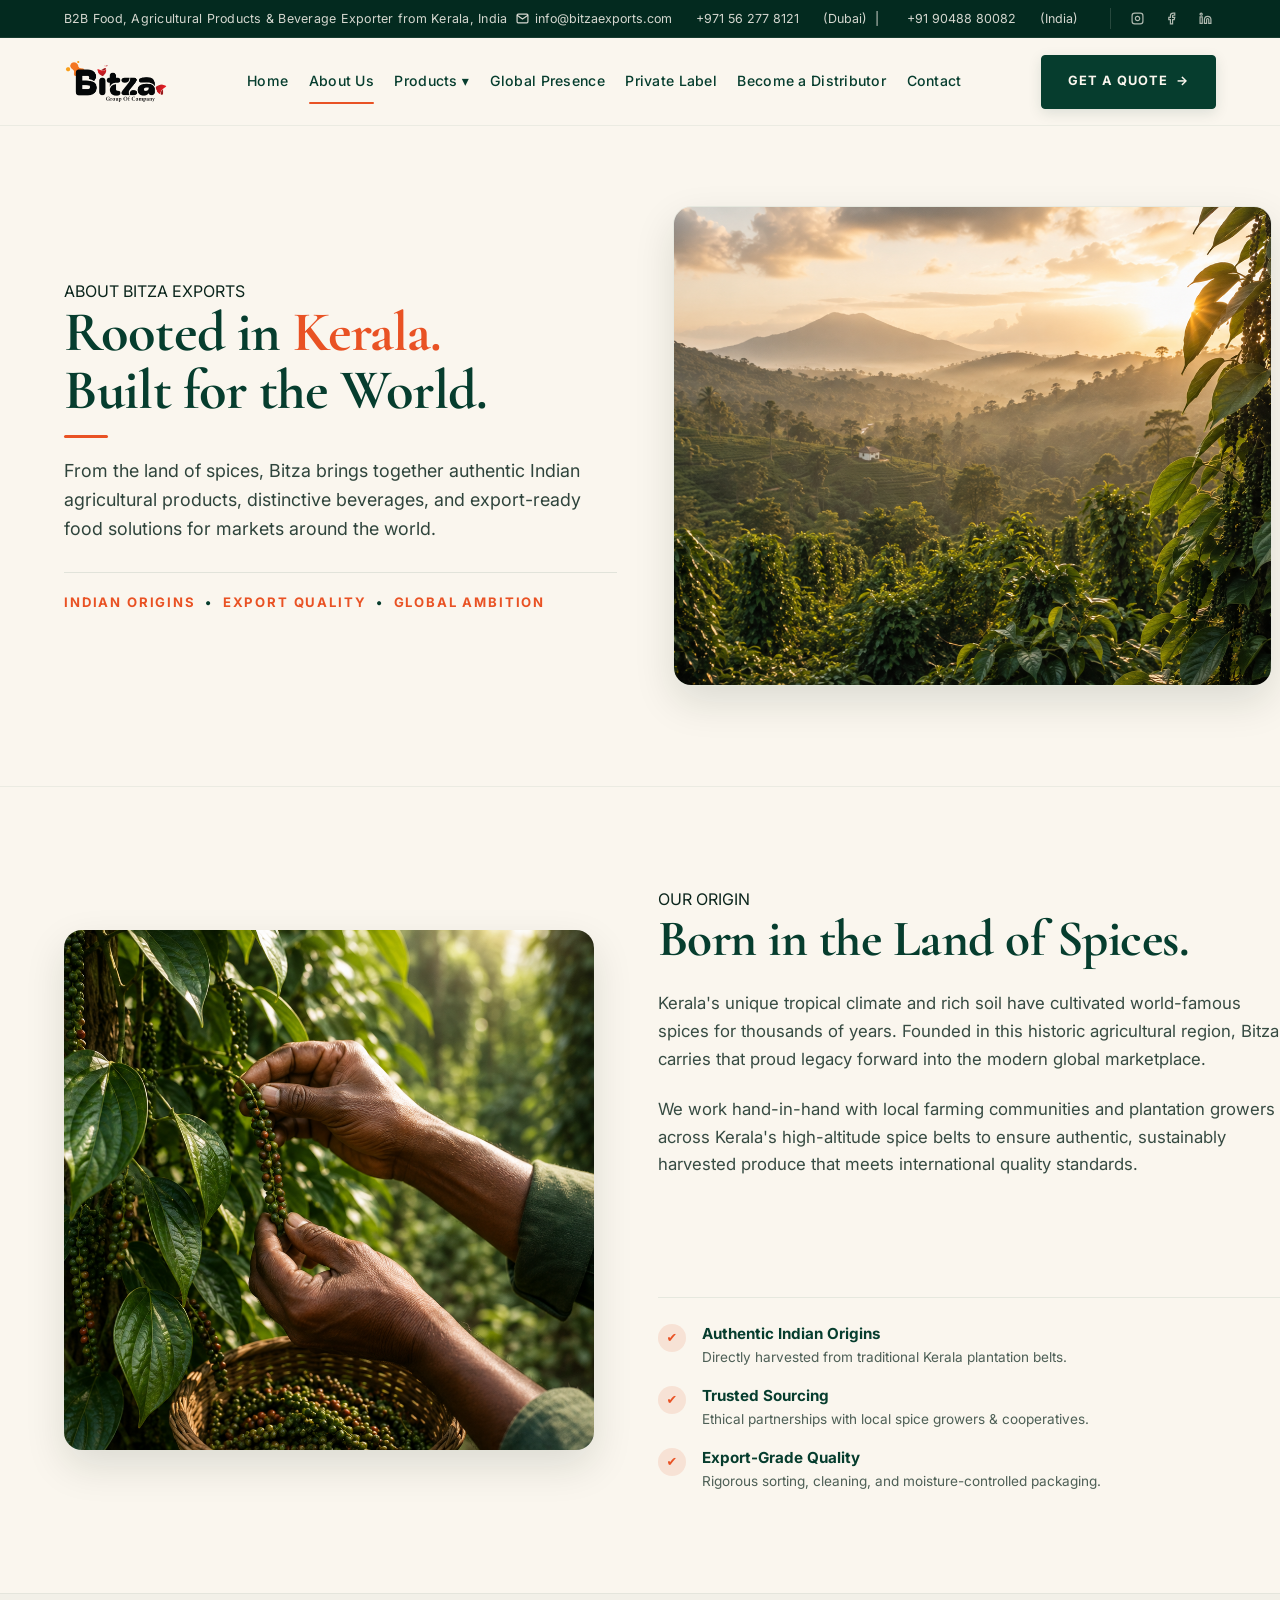
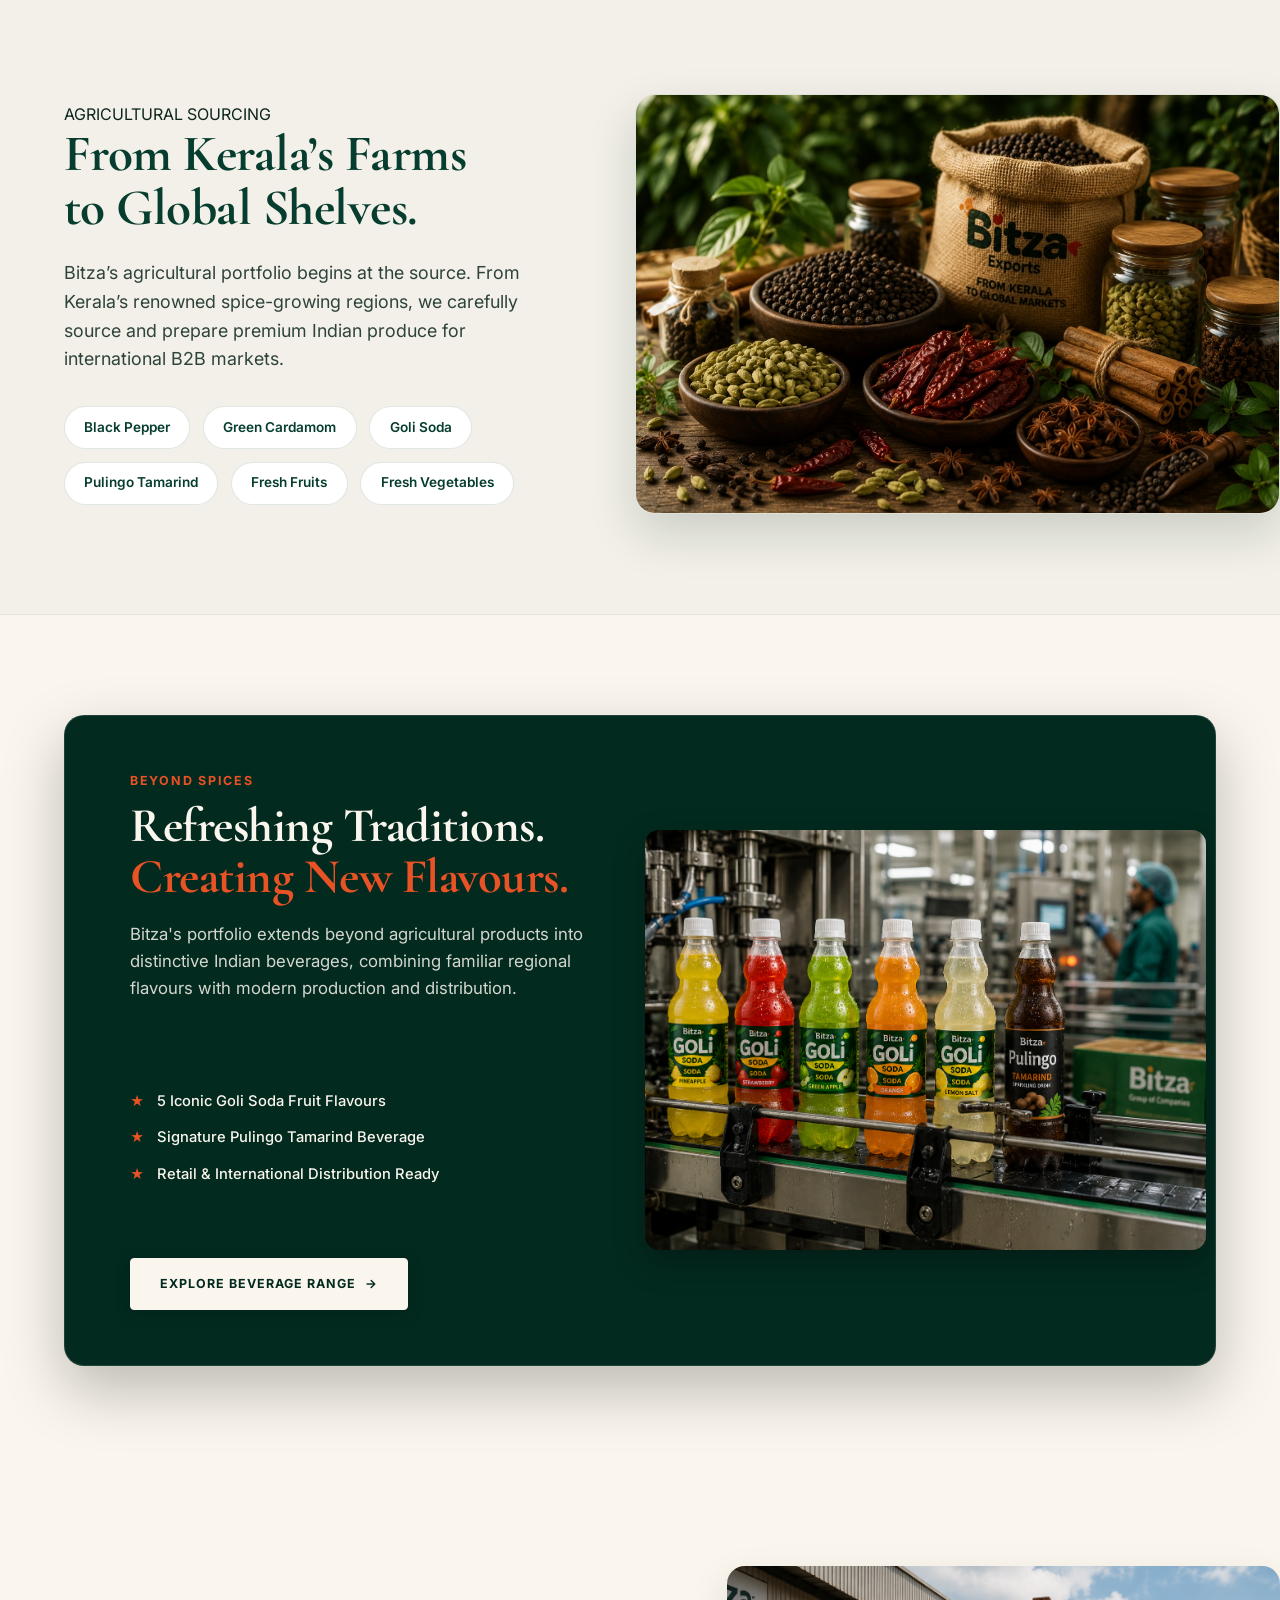
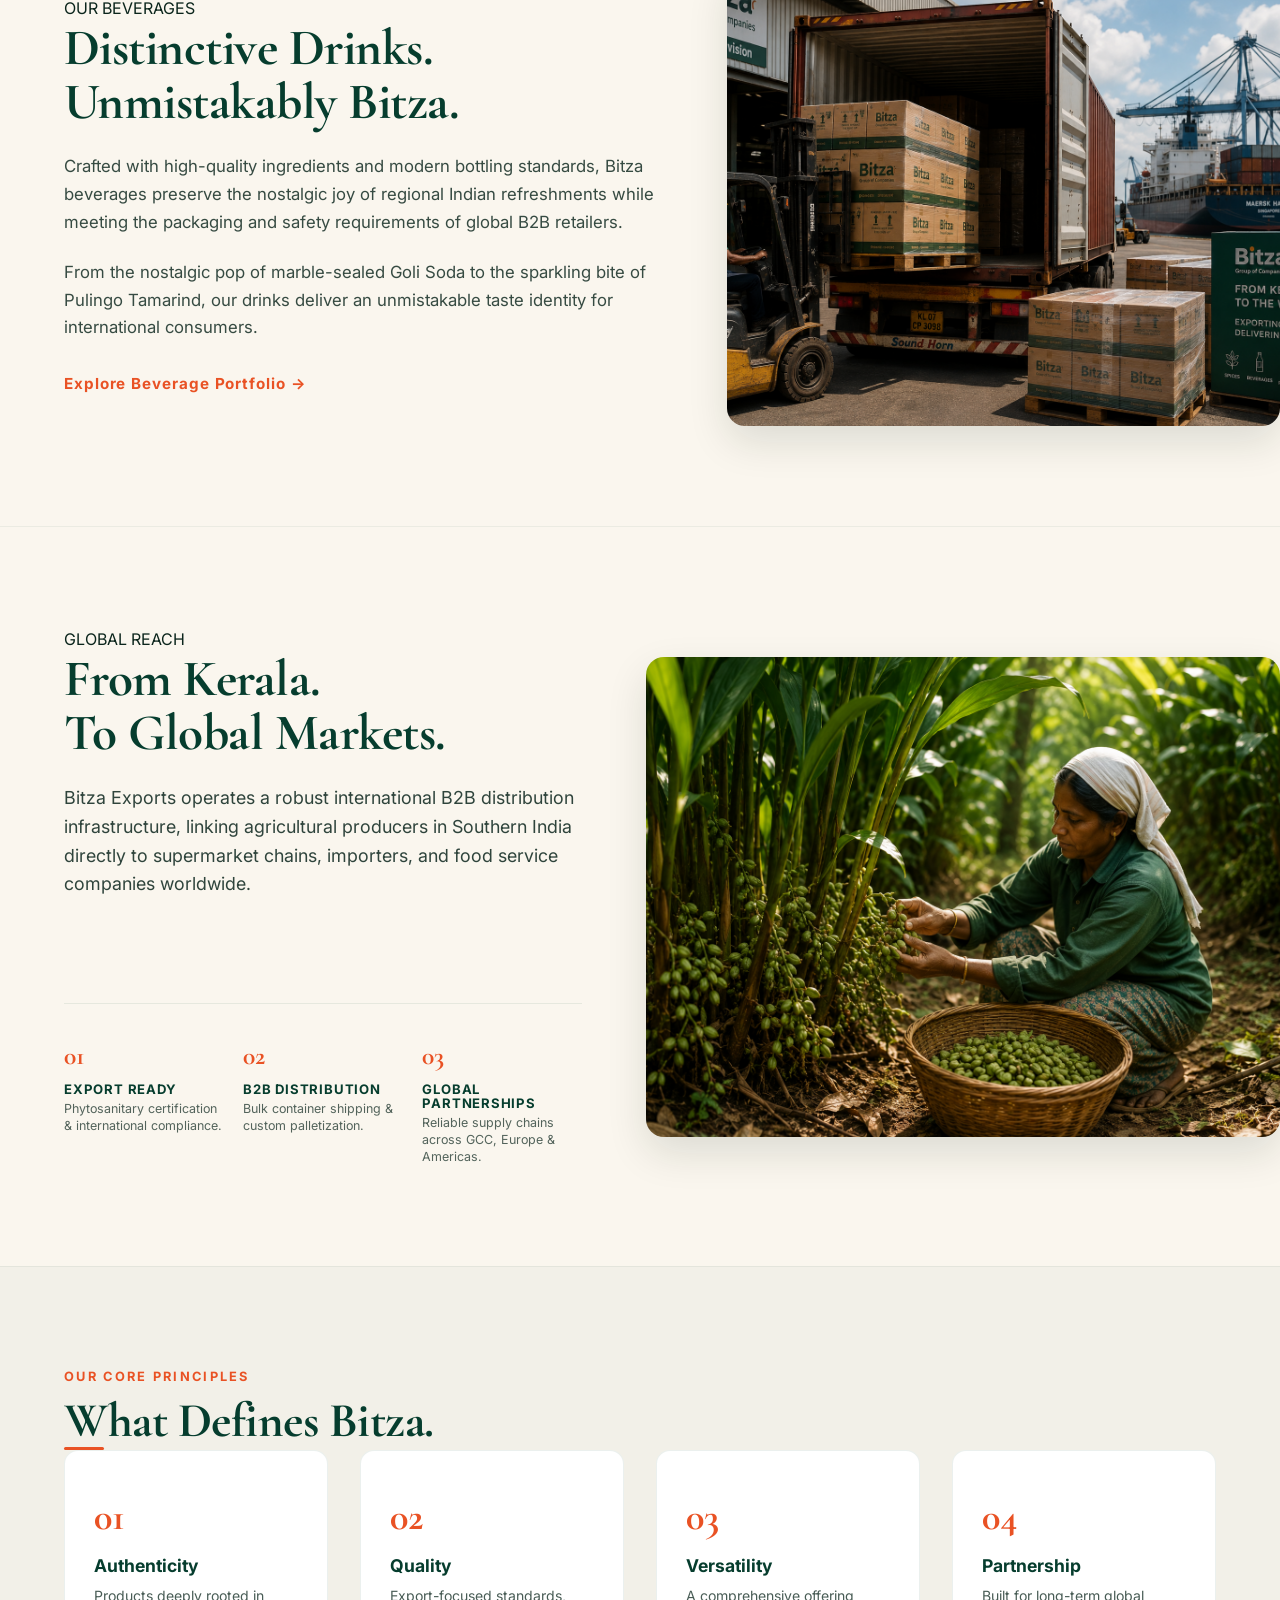
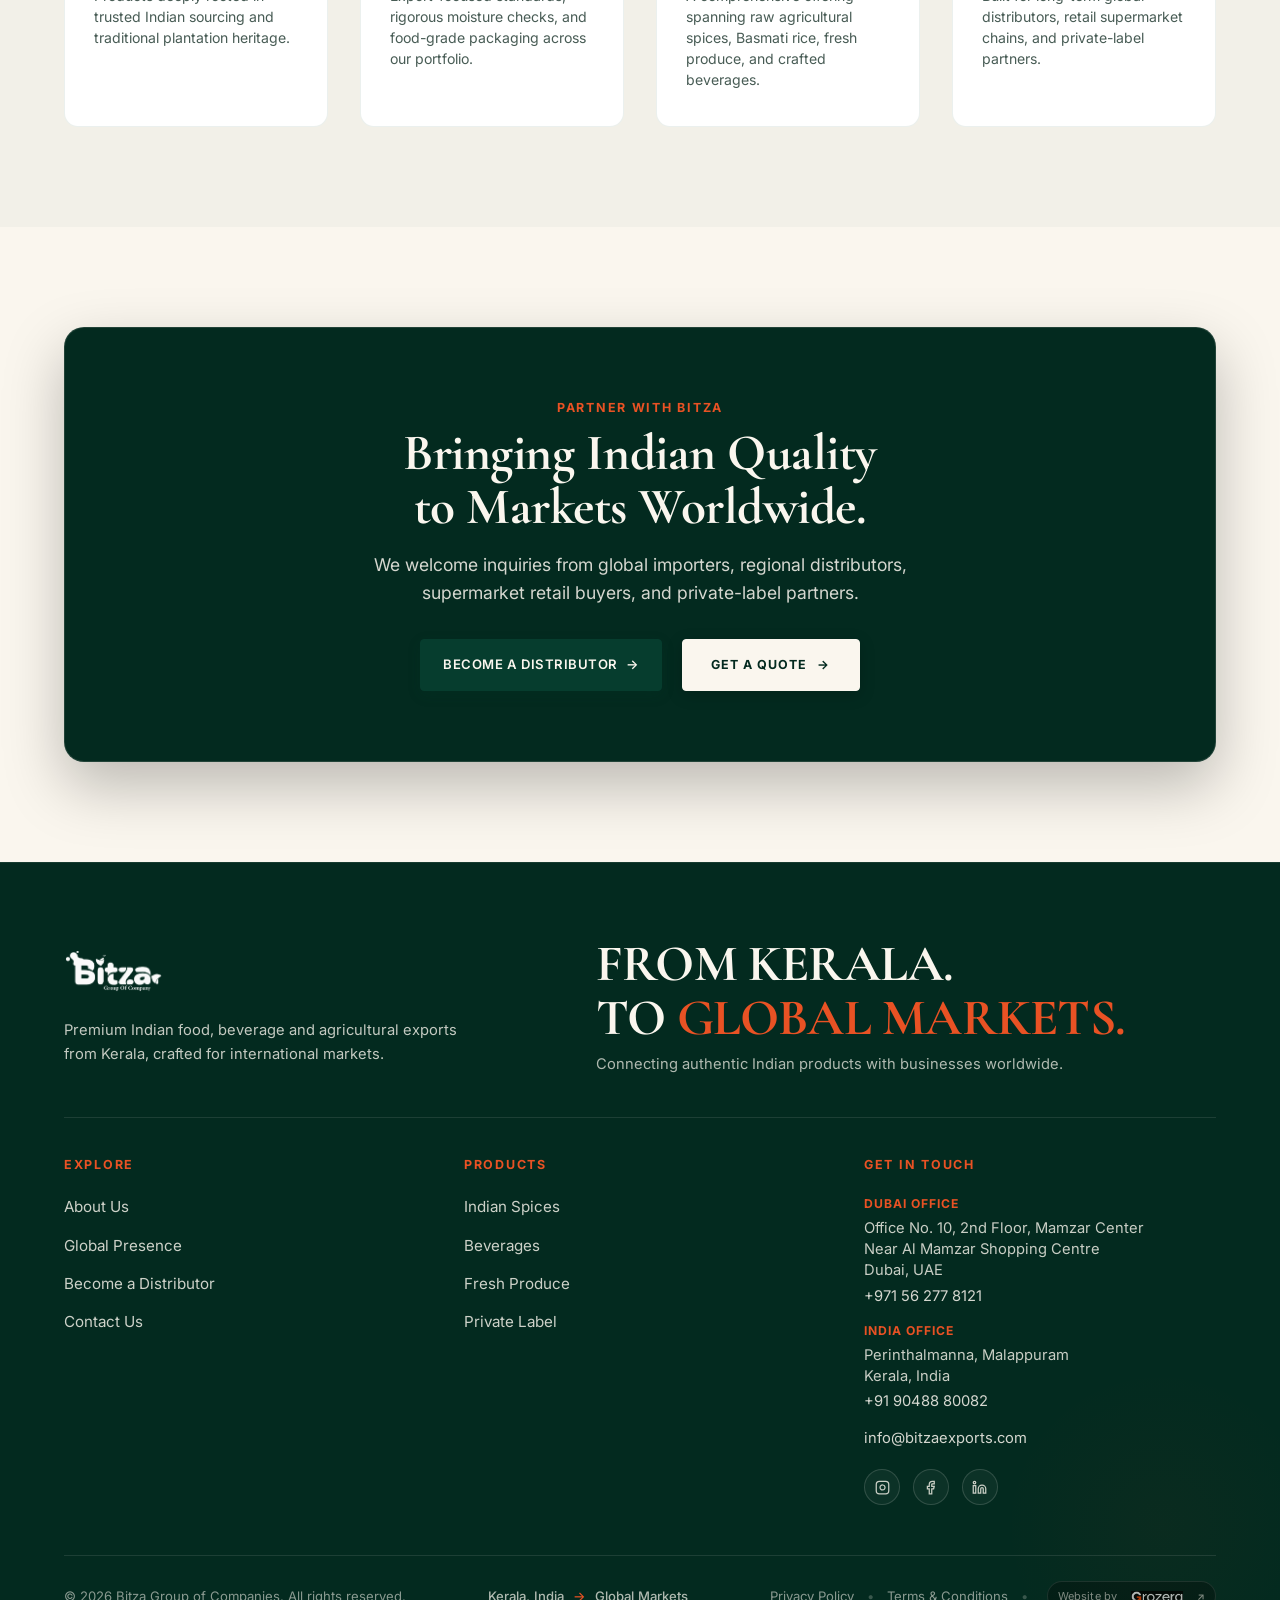
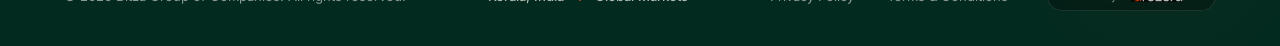
==== commit 8ffa9573: "Update footer GET IN TOUCH section with distinct Dubai Office and India Office blocks and orange lab" ====
--- a/about.html
+++ b/about.html
@@ -482,11 +482,37 @@
         <div class="footer-nav-col">
           <h4 class="footer-col-label">GET IN TOUCH</h4>
           <div class="footer-contact-info">
-            <p class="contact-location" style="font-weight: 600; color: var(--color-ivory);">Dubai, UAE</p>
-            <p style="font-size: 0.78rem; opacity: 0.85; margin: 0.15rem 0 0.4rem 0;">Office No. 10, 2nd Floor, Mamzar Center</p>
-            <p class="contact-location" style="font-size: 0.82rem; opacity: 0.75; margin-bottom: 0.4rem;">Kerala, India</p>
-            <p><a href="mailto:info@bitzaexports.com" class="contact-link">info@bitzaexports.com</a></p>
-            <p><a href="tel:+971562778121" class="contact-link">+971 56 277 8121</a> • <a href="tel:+919048880082" class="contact-link">+91 90488 80082</a></p>
+            
+            <!-- DUBAI OFFICE -->
+            <div class="footer-office-block">
+              <span class="footer-office-label">DUBAI OFFICE</span>
+              <p class="footer-office-address">
+                Office No. 10, 2nd Floor, Mamzar Center<br>
+                Near Al Mamzar Shopping Centre<br>
+                Dubai, UAE
+              </p>
+              <p class="footer-office-phone">
+                <a href="tel:+971562778121" class="contact-link">+971 56 277 8121</a>
+              </p>
+            </div>
+
+            <!-- INDIA OFFICE -->
+            <div class="footer-office-block">
+              <span class="footer-office-label">INDIA OFFICE</span>
+              <p class="footer-office-address">
+                Perinthalmanna, Malappuram<br>
+                Kerala, India
+              </p>
+              <p class="footer-office-phone">
+                <a href="tel:+919048880082" class="contact-link">+91 90488 80082</a>
+              </p>
+            </div>
+
+            <!-- CORPORATE EMAIL -->
+            <div style="margin-top: 0.75rem;">
+              <p><a href="mailto:info@bitzaexports.com" class="contact-link">info@bitzaexports.com</a></p>
+            </div>
+
           </div>
 
           <!-- Minimal Line Social Icons -->
--- a/css/style.css
+++ b/css/style.css
@@ -2101,11 +2101,38 @@
   transform: translateX(0);
 }
 
-/* Contact Column */
+/* Contact Column & Office Blocks */
 .footer-contact-info p {
   font-size: 0.92rem;
   color: rgba(250, 246, 238, 0.8);
   margin-bottom: 0.4rem;
+}
+
+.footer-office-block {
+  margin-bottom: 0.8rem;
+}
+
+.footer-office-label {
+  display: block;
+  font-family: var(--font-sans);
+  font-size: 0.76rem;
+  font-weight: 700;
+  letter-spacing: 0.08em;
+  color: var(--color-orange);
+  margin-bottom: 0.25rem;
+  text-transform: uppercase;
+}
+
+.footer-office-address {
+  font-size: 0.85rem;
+  line-height: 1.45;
+  color: rgba(250, 246, 238, 0.82);
+  margin-bottom: 0.2rem !important;
+}
+
+.footer-office-phone {
+  font-size: 0.88rem;
+  margin-top: 0.15rem;
 }
 
 .contact-link {
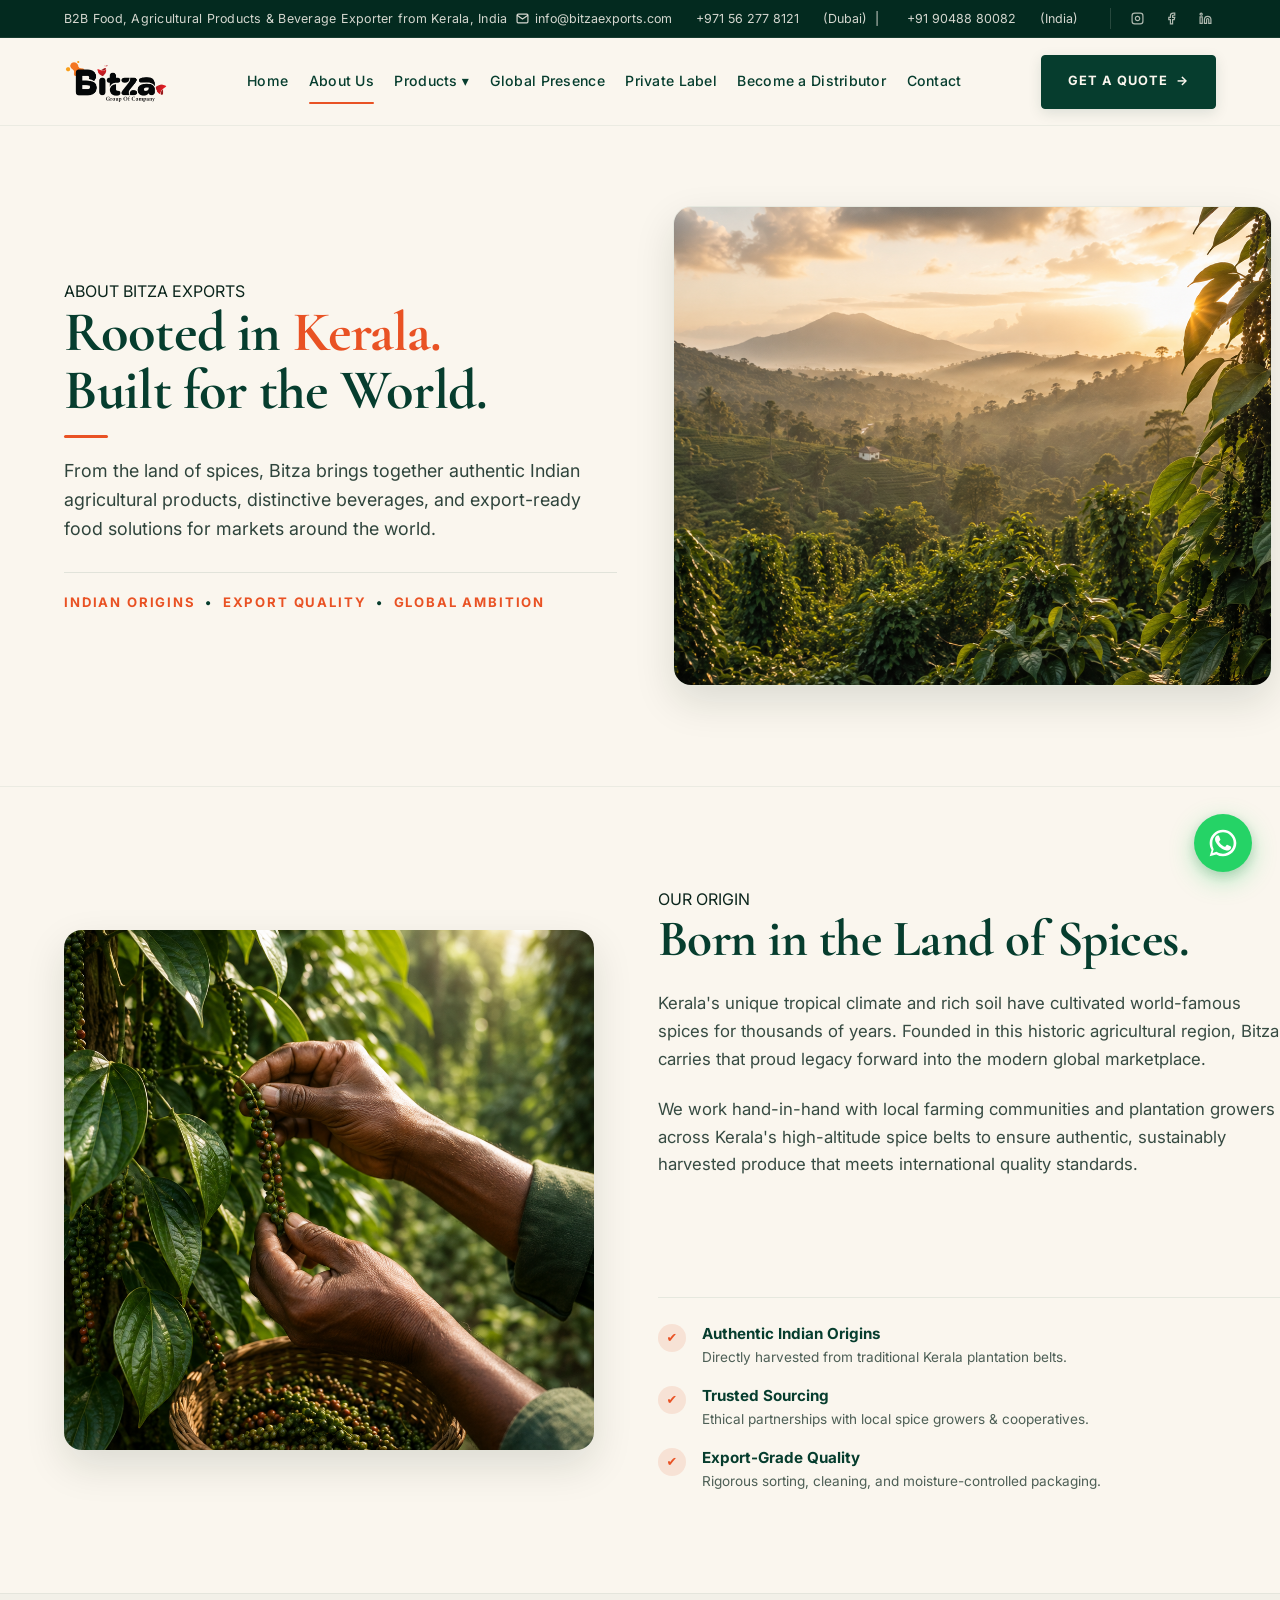
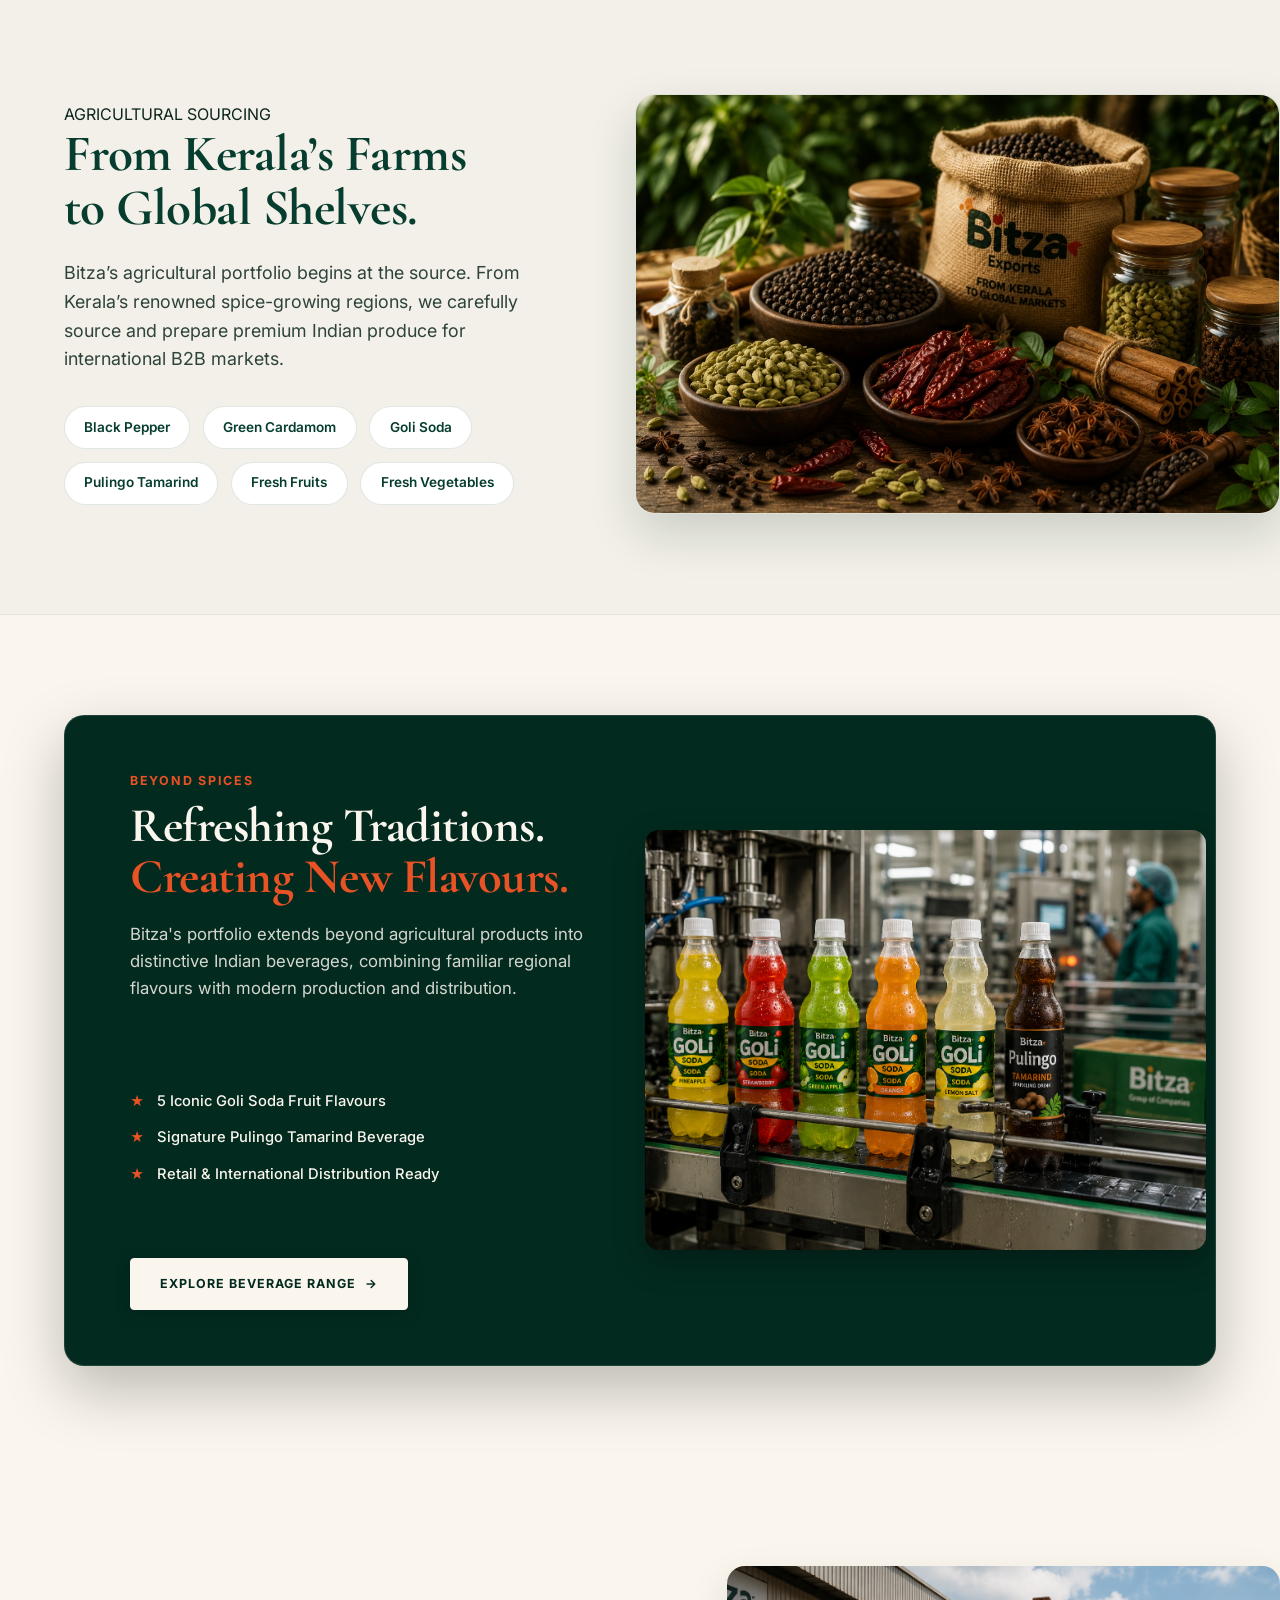
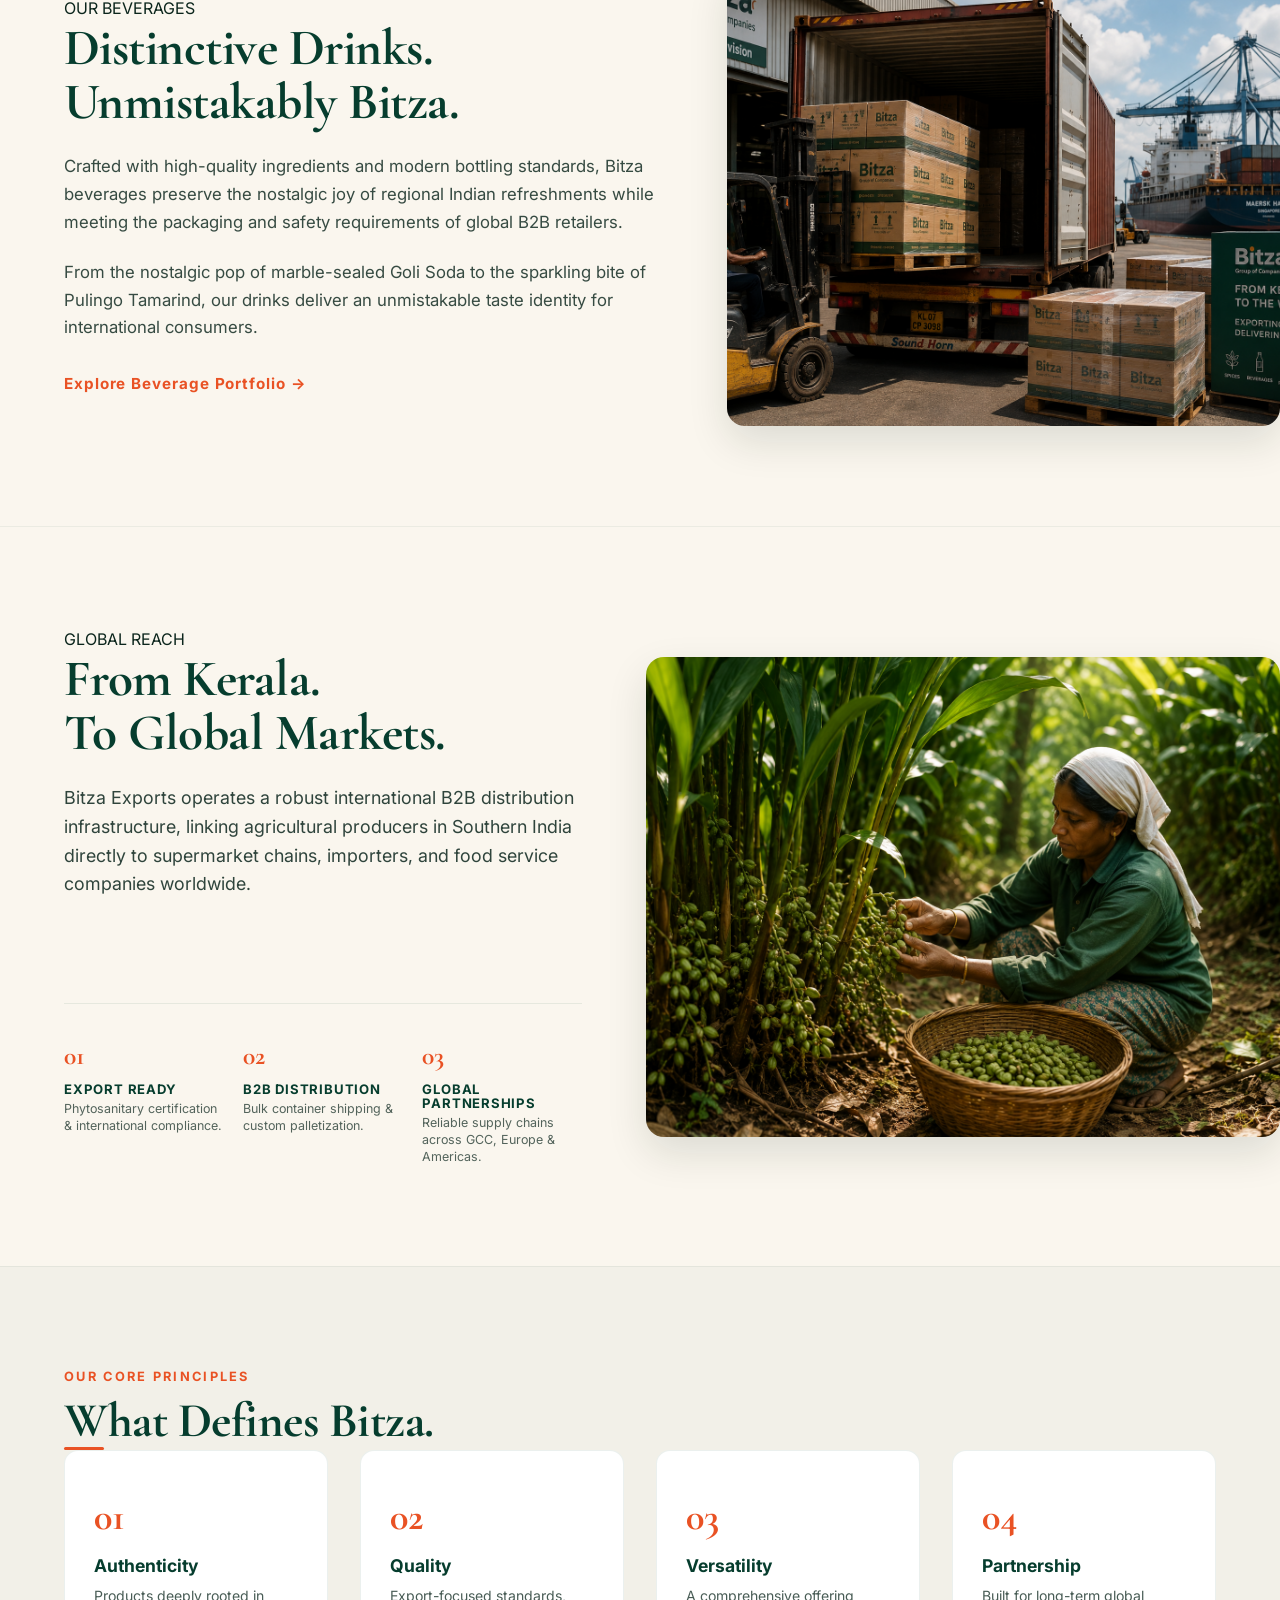
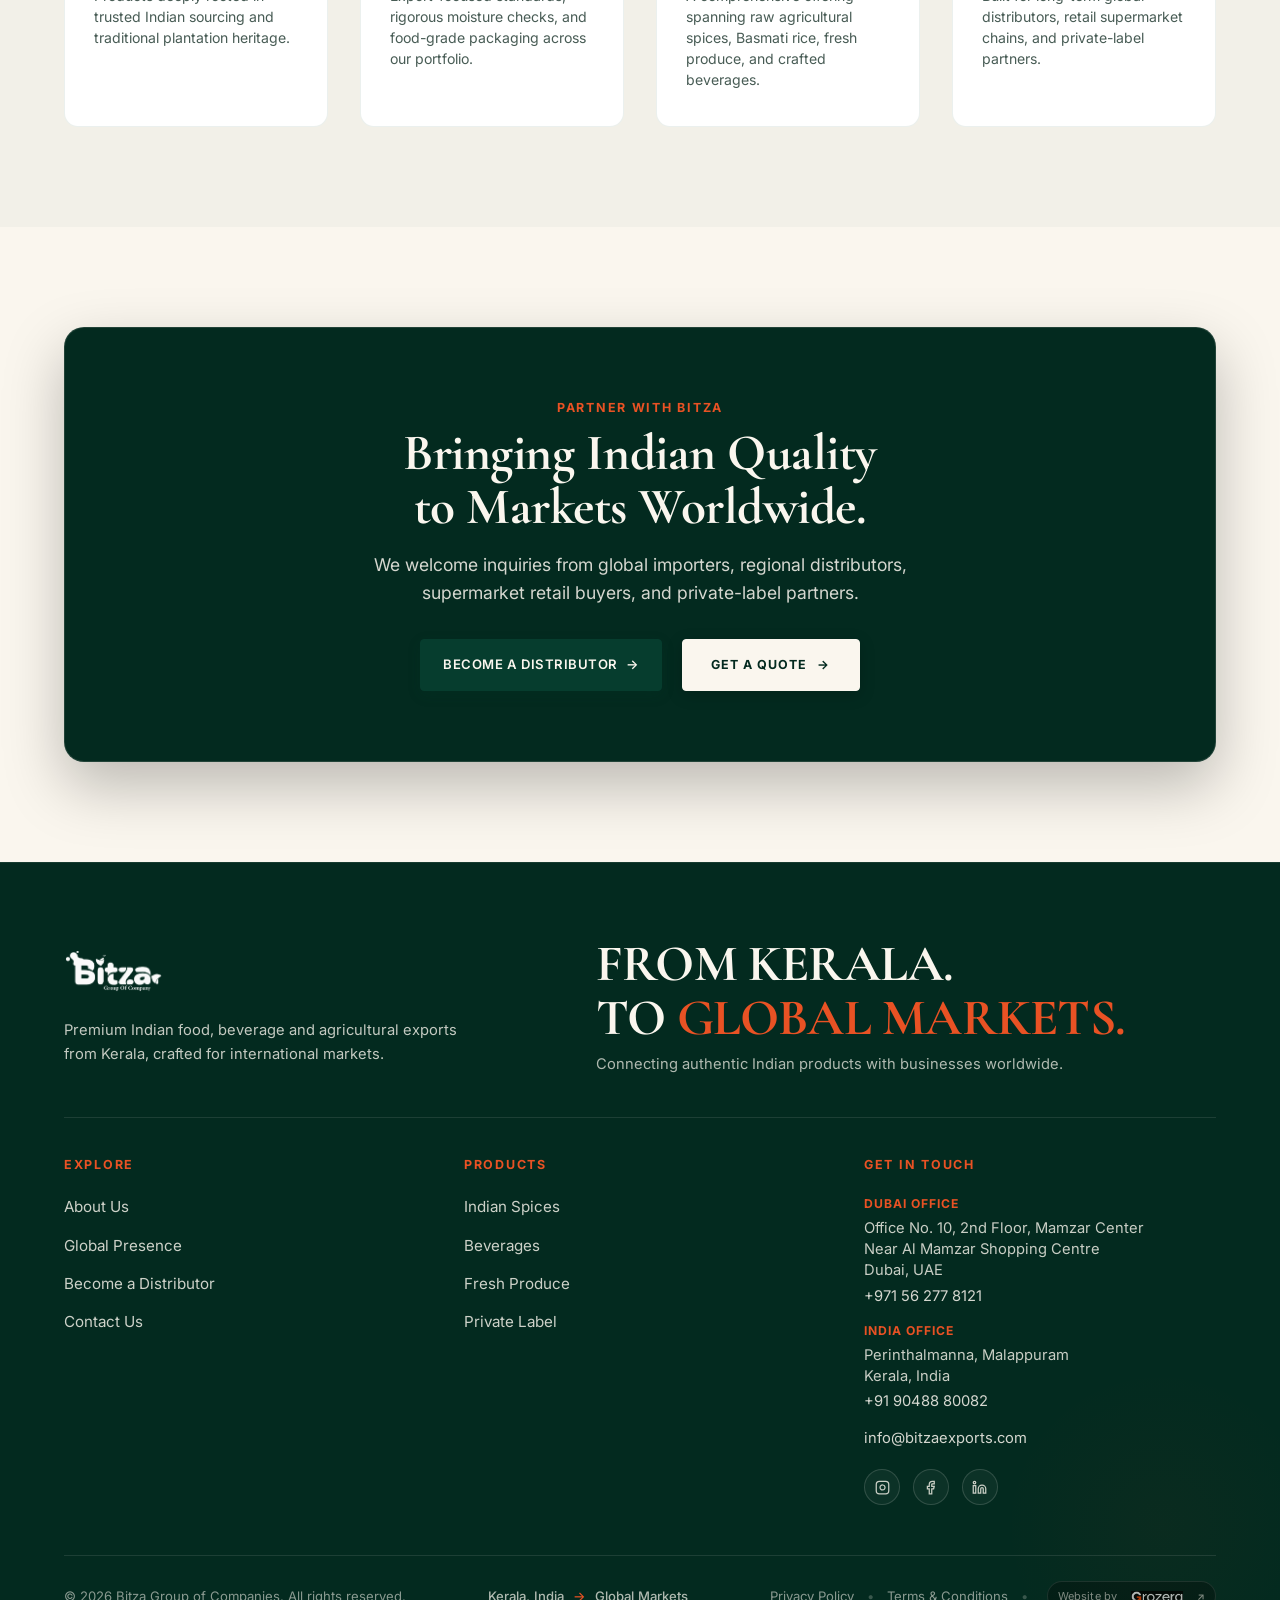
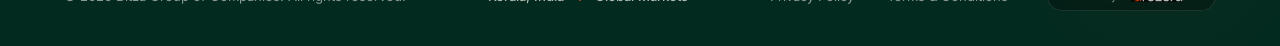
==== commit 2c27481f: "Add fixed floating sticky WhatsApp button linked to +91 90488 80082" ====
--- a/about.html
+++ b/about.html
@@ -558,6 +558,14 @@
     </div>
   </footer>
 
+  <!-- Floating WhatsApp Button -->
+  <a href="https://wa.me/919048880082" class="whatsapp-float-btn" target="_blank" rel="noopener noreferrer" aria-label="Chat with Bitza Exports on WhatsApp">
+    <svg width="32" height="32" viewBox="0 0 24 24" fill="none" xmlns="http://www.w3.org/2000/svg">
+      <path d="M17.472 14.382c-.297-.149-1.758-.867-2.03-.967-.273-.099-.471-.148-.67.15-.197.297-.767.966-.94 1.164-.173.199-.347.223-.644.075-.297-.15-1.255-.463-2.39-1.475-.883-.788-1.48-1.761-1.653-2.059-.173-.297-.018-.458.13-.606.134-.133.298-.347.446-.521.151-.172.2-.296.3-.495.099-.198.05-.372-.025-.521-.075-.148-.669-1.611-.916-2.206-.242-.579-.487-.501-.669-.51l-.57-.01c-.198 0-.52.074-.792.372s-1.04 1.016-1.04 2.479 1.065 2.876 1.213 3.074c.149.198 2.095 3.2 5.076 4.487.709.306 1.263.489 1.694.626.712.226 1.36.194 1.872.118.571-.085 1.758-.719 2.006-1.413.248-.695.248-1.29.173-1.414-.074-.124-.272-.198-.57-.347z" fill="#FFFFFF"/>
+      <path d="M12 2C6.477 2 2 6.477 2 12c0 1.89.525 3.66 1.438 5.168L2 22l4.974-1.397A9.957 9.957 0 0012 22c5.523 0 10-4.477 10-10S17.523 2 12 2zm0 18c-1.65 0-3.18-.43-4.507-1.182l-.323-.184-2.955.83.83-2.885-.205-.333A7.954 7.954 0 014 12c0-4.411 3.589-8 8-8s8 3.589 8 8-3.589 8-8 8z" fill="#FFFFFF"/>
+    </svg>
+  </a>
+
   <!-- Scripts -->
   <script src="js/main.js"></script>
 </body>
--- a/css/style.css
+++ b/css/style.css
@@ -492,39 +492,83 @@
 }
 
 /* ==========================================================================
-   3. HERO — COMPACT EDITORIAL SPLIT COMPOSITION
+   3. HERO — FULL-WIDTH BANNER WITH FEATHERED LEFT READABILITY FADE
    ========================================================================== */
 .hero-editorial {
-  background-color: var(--color-ivory);
   position: relative;
+  width: 100%;
+  min-height: 600px;
+  max-height: 660px;
   overflow: hidden;
+  display: flex;
+  align-items: center;
+  margin: 0;
   padding: 0;
-  margin: 0;
-}
-
-.hero-split-wrapper {
-  display: grid;
-  grid-template-columns: 44% 56%;
-  min-height: 580px;
-  max-height: 640px;
-  align-items: stretch;
+  background-color: #FAF6EE;
+}
+
+.hero-bg-layer {
+  position: absolute;
+  top: 0;
+  left: 0;
+  width: 100%;
+  height: 100%;
+  z-index: 1;
+  pointer-events: none;
+}
+
+.hero-bg-full-img {
+  width: 100%;
+  height: 100%;
+  object-fit: cover;
+  object-position: center right;
+  display: block;
+  -webkit-mask-image: linear-gradient(
+    to right,
+    transparent 0%,
+    rgba(0, 0, 0, 0.15) 10%,
+    rgba(0, 0, 0, 0.45) 25%,
+    rgba(0, 0, 0, 0.85) 40%,
+    #000 55%
+  );
+  mask-image: linear-gradient(
+    to right,
+    transparent 0%,
+    rgba(0, 0, 0, 0.15) 10%,
+    rgba(0, 0, 0, 0.45) 25%,
+    rgba(0, 0, 0, 0.85) 40%,
+    #000 55%
+  );
+}
+
+.hero-content-wrapper {
   position: relative;
+  z-index: 5;
   width: 100%;
   max-width: 1540px;
   margin: 0 auto;
+  padding: 3rem clamp(1.5rem, 4.5vw, 4.5rem);
+  box-sizing: border-box;
+  display: flex;
+  align-items: center;
+}
+
+/* Left Side Content Over Background */
+.hero-left-content {
+  width: 100%;
+  max-width: 580px;
   padding: 0;
-}
-
-/* Left Side Content (~38% width) */
-.hero-left-content {
-  padding-left: clamp(1.5rem, 4.5vw, 4.5rem);
-  padding-right: 1.5rem;
-  padding-top: 1.5rem;
-  padding-bottom: 1.5rem;
-  z-index: 5;
+  background: transparent !important;
+  box-shadow: none !important;
+  border: none !important;
   display: flex;
   flex-direction: column;
   justify-content: center;
+  z-index: 5;
+}
+
+.hero-mobile-img-wrapper {
+  display: none;
 }
 
 .hero-eyebrow {
@@ -714,20 +758,7 @@
 }
 
 .hero-image-mask-overlay {
-  position: absolute;
-  top: 0;
-  left: 0;
-  bottom: 0;
-  width: 16%;
-  z-index: 2;
-  pointer-events: none;
-  background: linear-gradient(
-    to right,
-    #FAF6EE 0%,
-    rgba(250, 246, 238, 0.75) 35%,
-    rgba(250, 246, 238, 0.2) 70%,
-    transparent 100%
-  );
+  display: none;
 }
 
 .hero-product-img {
@@ -740,26 +771,35 @@
 }
 
 /* ==========================================================================
-   6. CATEGORY NAVIGATION BAR (25PX BREATHING ROOM ABOVE - 1 ROW STRIP)
+   6. CATEGORY NAVIGATION BAR (BALANCED CENTERED ROW STRIP)
    ========================================================================== */
 .category-nav-section {
   position: relative;
   z-index: 10;
-  margin-top: 25px;
+  margin-top: 30px;
+  margin-bottom: 20px;
   padding: 0;
+}
+
+.category-nav-section .container {
+  max-width: 1380px;
+  margin: 0 auto;
+  padding: 0 1.5rem;
 }
 
 .category-bar-container {
   display: grid;
-  grid-template-columns: repeat(5, 1fr);
+  grid-template-columns: repeat(4, 1fr);
   background-color: var(--color-forest);
   border-radius: 16px;
   padding: 24px 30px;
   align-items: center;
   box-shadow: 0 16px 40px rgba(0, 30, 20, 0.18);
   border: 1px solid rgba(250, 246, 238, 0.08);
-  min-height: 145px;
-  max-height: 165px;
+  min-height: 140px;
+  margin: 0 auto;
+  width: 100%;
+  box-sizing: border-box;
 }
 
 .category-bar-item {
@@ -1317,6 +1357,38 @@
   color: rgba(250, 246, 238, 0.75);
   line-height: 1.4;
   margin: 0;
+}
+
+/* Goli Showcase Card Unit */
+.goli-showcase-card {
+  background: rgba(255, 255, 255, 0.04);
+  border: 1px solid rgba(250, 246, 238, 0.12);
+  border-radius: 20px;
+  padding: 2.5rem;
+  display: grid;
+  grid-template-columns: 1.1fr 1fr;
+  gap: 3rem;
+  align-items: center;
+}
+
+.goli-showcase-img-wrap {
+  text-align: center;
+  border-radius: 12px;
+  overflow: hidden;
+  height: 260px;
+}
+
+.goli-showcase-img {
+  width: 100%;
+  height: 100%;
+  object-fit: cover;
+  object-position: center;
+  border-radius: 12px;
+}
+
+.goli-showcase-content {
+  width: 100%;
+  box-sizing: border-box;
 }
 
 /* ==========================================================================
@@ -2361,17 +2433,17 @@
 
 @media (max-width: 1100px) and (min-width: 768px) {
   .category-bar-container {
-    grid-template-columns: repeat(3, 1fr);
+    grid-template-columns: repeat(2, 1fr);
     min-height: auto;
     max-height: none;
-    padding: 20px;
-    gap: 1rem;
+    padding: 20px 24px;
+    gap: 1.2rem;
   }
 
   .category-bar-item {
     border-right: none;
     border-bottom: 1px solid rgba(250, 246, 238, 0.1);
-    padding-bottom: 0.8rem;
+    padding: 0.8rem 0;
   }
 }
 
@@ -2386,11 +2458,9 @@
 }
 
 @media (max-width: 992px) {
-
-  .hero-split-wrapper {
-    grid-template-columns: 44% 56%;
-    min-height: 480px;
-    max-height: 560px;
+  .hero-editorial {
+    min-height: 520px;
+    max-height: 580px;
   }
 
   .products-horizontal-grid {
@@ -2404,21 +2474,19 @@
 
 @media (max-width: 768px) {
   .hero-editorial {
-    padding: 0 0 2rem 0;
-  }
-
-  .hero-split-wrapper {
-    display: flex;
-    flex-direction: column;
-    min-height: auto;
+    min-height: 500px;
     max-height: none;
+    padding: 0;
+  }
+
+  .hero-content-wrapper {
+    padding: 2rem 1.25rem;
   }
 
   .hero-left-content {
-    padding-left: 1.5rem;
-    padding-right: 1.5rem;
-    padding-bottom: 1.5rem;
     width: 100%;
+    max-width: 100%;
+    padding: 0;
   }
 
   .hero-serif-headline {
@@ -4796,21 +4864,46 @@
 
   /* Hero Section Mobile Optimization */
   .hero-editorial {
+    padding: 2.2rem 0 1.5rem 0 !important;
+    min-height: auto !important;
+    max-height: none !important;
+    background-color: var(--color-ivory) !important;
+  }
+
+  .hero-bg-layer {
+    display: none !important;
+  }
+
+  .hero-content-wrapper {
+    padding: 0 1.25rem !important;
+    width: 100% !important;
+  }
+
+  .hero-left-content {
+    width: 100% !important;
+    max-width: 100% !important;
     padding: 0 !important;
-  }
-
-  .hero-split-wrapper {
     display: flex !important;
     flex-direction: column !important;
-    min-height: auto !important;
-    max-height: none !important;
+    box-sizing: border-box !important;
+  }
+
+  .hero-mobile-img-wrapper {
+    display: block !important;
     width: 100% !important;
-  }
-
-  .hero-left-content {
+    margin: 1.8rem 0 1.8rem 0 !important;
+    border-radius: 12px !important;
+    overflow: hidden !important;
+    box-shadow: 0 8px 24px rgba(0, 30, 20, 0.12) !important;
+    background-color: #FAF6EE !important;
+  }
+
+  .hero-mobile-img {
     width: 100% !important;
-    padding: 2rem 1.25rem 1.8rem 1.25rem !important;
-    box-sizing: border-box !important;
+    height: auto !important;
+    display: block !important;
+    object-fit: contain !important;
+    border-radius: 12px !important;
   }
 
   .hero-headline-accent-line {
@@ -5134,6 +5227,49 @@
   }
 
   /* Goli Soda Section Mobile Optimization */
+  .goli-showcase-card {
+    display: flex !important;
+    flex-direction: column !important;
+    grid-template-columns: none !important;
+    padding: 26px 24px !important;
+    box-sizing: border-box !important;
+    width: 100% !important;
+    gap: 0 !important;
+  }
+
+  .goli-showcase-img-wrap {
+    display: none !important;
+    height: 0 !important;
+    width: 0 !important;
+    margin: 0 !important;
+    padding: 0 !important;
+  }
+
+  .goli-showcase-content {
+    width: 100% !important;
+    padding: 0 !important;
+    margin: 0 !important;
+    box-sizing: border-box !important;
+  }
+
+  .goli-showcase-content h3 {
+    font-size: 1.85rem !important;
+    margin: 0.5rem 0 0.7rem 0 !important;
+  }
+
+  .goli-showcase-content p {
+    font-size: 0.96rem !important;
+    line-height: 1.55 !important;
+    margin-bottom: 1.1rem !important;
+  }
+
+  .goli-showcase-content .btn-hero-primary {
+    width: 100% !important;
+    justify-content: center !important;
+    text-align: center !important;
+    box-sizing: border-box !important;
+  }
+
   .goli-img-area,
   .beverage-img-stage {
     width: 100% !important;
@@ -5463,6 +5599,127 @@
 }
 
 /* --------------------------------------------------------------------------
+   SECTION: CERTIFICATIONS & COMPLIANCE TRUST BAR
+   -------------------------------------------------------------------------- */
+.certifications-section {
+  background-color: #FAF7F2;
+  padding: 4.5rem 0;
+  border-top: 1px solid rgba(6, 61, 46, 0.08);
+  border-bottom: 1px solid rgba(6, 61, 46, 0.08);
+}
+
+.certifications-header {
+  text-align: center;
+  max-width: 680px;
+  margin: 0 auto 3rem auto;
+}
+
+.certifications-headline {
+  font-family: var(--font-serif);
+  font-size: 2.2rem;
+  font-weight: 700;
+  color: var(--color-forest);
+  margin: 0.4rem 0 0.8rem 0;
+  letter-spacing: -0.01em;
+}
+
+.certifications-subtext {
+  font-family: var(--font-sans);
+  font-size: 1rem;
+  color: rgba(11, 37, 28, 0.78);
+  line-height: 1.6;
+}
+
+.certifications-grid {
+  display: flex;
+  align-items: center;
+  justify-content: space-between;
+  gap: 1.5rem;
+}
+
+.cert-item {
+  flex: 1;
+  display: flex;
+  align-items: center;
+  justify-content: center;
+  padding: 0.8rem 1rem;
+  transition: transform 0.3s ease;
+}
+
+.cert-item:hover {
+  transform: translateY(-3px);
+}
+
+.cert-logo {
+  max-width: 140px;
+  max-height: 85px;
+  width: auto;
+  height: auto;
+  object-fit: contain;
+  mix-blend-mode: multiply;
+  transition: transform 0.3s ease;
+}
+
+.cert-item:hover .cert-logo {
+  transform: scale(1.04);
+}
+
+.cert-divider {
+  width: 1px;
+  height: 52px;
+  background-color: rgba(6, 61, 46, 0.15);
+  flex-shrink: 0;
+}
+
+/* Responsive Layout */
+@media (max-width: 992px) {
+  .certifications-grid {
+    display: grid;
+    grid-template-columns: repeat(2, 1fr);
+    gap: 2.5rem 2rem;
+    justify-items: center;
+    align-items: center;
+  }
+
+  .cert-divider {
+    display: none;
+  }
+
+  .cert-item:nth-child(9) {
+    grid-column: 1 / -1;
+    max-width: 320px;
+    margin: 0 auto;
+  }
+}
+
+@media (max-width: 576px) {
+  .certifications-section {
+    padding: 3.5rem 0;
+  }
+
+  .certifications-headline {
+    font-size: 1.75rem;
+  }
+
+  .certifications-grid {
+    grid-template-columns: repeat(2, 1fr);
+    gap: 2rem 1rem;
+    justify-items: center;
+    align-items: center;
+  }
+
+  .cert-item:nth-child(9) {
+    grid-column: 1 / -1;
+    max-width: none;
+  }
+
+  .cert-logo {
+    max-width: 110px;
+    max-height: 70px;
+  }
+}
+
+/* --------------------------------------------------------------------------
    4. ACCESSIBILITY & REDUCED MOTION PREFERENCE
    -------------------------------------------------------------------------- */
 @media (prefers-reduced-motion: reduce) {
@@ -5473,3 +5730,301 @@
     scroll-behavior: auto !important;
   }
 }
+
+/* ==========================================================================
+   BITZA SUCCESS CONFIRMATION MODAL SYSTEM
+   ========================================================================== */
+.bitza-modal-backdrop {
+  position: fixed;
+  top: 0;
+  left: 0;
+  width: 100vw;
+  height: 100vh;
+  background-color: rgba(3, 42, 31, 0.75);
+  backdrop-filter: blur(10px);
+  -webkit-backdrop-filter: blur(10px);
+  z-index: 99999;
+  display: flex;
+  align-items: center;
+  justify-content: center;
+  padding: 1.5rem;
+  opacity: 0;
+  visibility: hidden;
+  transition: opacity 0.35s cubic-bezier(0.16, 1, 0.3, 1), visibility 0.35s cubic-bezier(0.16, 1, 0.3, 1);
+}
+
+.bitza-modal-backdrop.is-active {
+  opacity: 1;
+  visibility: visible;
+}
+
+.bitza-modal-card {
+  position: relative;
+  background-color: #FAF6EE;
+  background-image: radial-gradient(circle at 50% 0%, rgba(233, 82, 36, 0.08), transparent 70%);
+  width: 100%;
+  max-width: 520px;
+  border-radius: 24px;
+  border: 1px solid rgba(6, 61, 46, 0.14);
+  box-shadow: 0 30px 70px -15px rgba(3, 42, 31, 0.4), 0 0 0 1px rgba(255, 255, 255, 0.6) inset;
+  padding: 2.75rem 2.25rem 2.25rem;
+  text-align: center;
+  transform: translateY(24px) scale(0.95);
+  transition: transform 0.4s cubic-bezier(0.16, 1, 0.3, 1), opacity 0.4s cubic-bezier(0.16, 1, 0.3, 1);
+  overflow: hidden;
+}
+
+.bitza-modal-backdrop.is-active .bitza-modal-card {
+  transform: translateY(0) scale(1);
+}
+
+.bitza-modal-close-btn {
+  position: absolute;
+  top: 1.25rem;
+  right: 1.25rem;
+  width: 38px;
+  height: 38px;
+  border-radius: 50%;
+  background: rgba(6, 61, 46, 0.05);
+  border: 1px solid rgba(6, 61, 46, 0.1);
+  color: var(--color-forest);
+  display: flex;
+  align-items: center;
+  justify-content: center;
+  cursor: pointer;
+  transition: all 0.25s ease;
+  font-size: 1.2rem;
+  line-height: 1;
+}
+
+.bitza-modal-close-btn:hover {
+  background: var(--color-orange);
+  color: #ffffff;
+  border-color: var(--color-orange);
+  transform: rotate(90deg);
+}
+
+.bitza-modal-icon-badge {
+  width: 84px;
+  height: 84px;
+  margin: 0 auto 1.5rem;
+  border-radius: 50%;
+  background: linear-gradient(135deg, rgba(6, 61, 46, 0.08) 0%, rgba(233, 82, 36, 0.15) 100%);
+  border: 2px solid rgba(6, 61, 46, 0.15);
+  display: flex;
+  align-items: center;
+  justify-content: center;
+  color: var(--color-orange);
+  position: relative;
+  box-shadow: 0 12px 28px -6px rgba(233, 82, 36, 0.25);
+  animation: modalPulse 2.2s infinite cubic-bezier(0.4, 0, 0.6, 1);
+}
+
+@keyframes modalPulse {
+  0%, 100% {
+    transform: scale(1);
+    box-shadow: 0 12px 28px -6px rgba(233, 82, 36, 0.25);
+  }
+  50% {
+    transform: scale(1.05);
+    box-shadow: 0 16px 36px -4px rgba(233, 82, 36, 0.4);
+  }
+}
+
+.bitza-modal-icon-badge svg {
+  width: 44px;
+  height: 44px;
+  stroke-dasharray: 100;
+  stroke-dashoffset: 0;
+  animation: checkmarkDraw 0.65s cubic-bezier(0.65, 0, 0.45, 1) forwards;
+}
+
+@keyframes checkmarkDraw {
+  0% {
+    stroke-dashoffset: 100;
+  }
+  100% {
+    stroke-dashoffset: 0;
+  }
+}
+
+.bitza-modal-eyebrow {
+  display: inline-block;
+  font-family: var(--font-sans);
+  font-size: 0.78rem;
+  font-weight: 700;
+  letter-spacing: 0.15em;
+  text-transform: uppercase;
+  color: var(--color-orange);
+  margin-bottom: 0.5rem;
+}
+
+.bitza-modal-title {
+  font-family: var(--font-serif);
+  font-size: clamp(2.1rem, 4.2vw, 2.6rem);
+  font-weight: 700;
+  color: var(--color-forest);
+  line-height: 1.15;
+  margin-bottom: 0.85rem;
+}
+
+.bitza-modal-body {
+  font-family: var(--font-sans);
+  font-size: 1.02rem;
+  color: rgba(11, 37, 28, 0.82);
+  line-height: 1.6;
+  margin-bottom: 1.75rem;
+  max-width: 440px;
+  margin-left: auto;
+  margin-right: auto;
+}
+
+.bitza-modal-details-box {
+  background: rgba(6, 61, 46, 0.04);
+  border: 1px solid rgba(6, 61, 46, 0.1);
+  border-radius: 14px;
+  padding: 1rem 1.25rem;
+  margin-bottom: 1.75rem;
+  text-align: left;
+  font-size: 0.92rem;
+}
+
+.bitza-modal-details-box .detail-row {
+  display: flex;
+  justify-content: space-between;
+  align-items: center;
+  padding: 0.4rem 0;
+  border-bottom: 1px dashed rgba(6, 61, 46, 0.12);
+}
+
+.bitza-modal-details-box .detail-row:last-child {
+  border-bottom: none;
+}
+
+.bitza-modal-details-box .detail-label {
+  color: rgba(11, 37, 28, 0.6);
+  font-weight: 500;
+}
+
+.bitza-modal-details-box .detail-value {
+  color: var(--color-forest);
+  font-weight: 600;
+  text-align: right;
+}
+
+.bitza-modal-actions {
+  display: flex;
+  gap: 0.85rem;
+  justify-content: center;
+}
+
+.bitza-modal-btn-primary {
+  width: 100%;
+  display: inline-flex;
+  align-items: center;
+  justify-content: center;
+  gap: 0.6rem;
+  background-color: var(--color-forest);
+  color: var(--color-ivory);
+  font-family: var(--font-sans);
+  font-weight: 700;
+  font-size: 0.92rem;
+  letter-spacing: 0.08em;
+  text-transform: uppercase;
+  padding: 1.05rem 1.75rem;
+  border-radius: 50px;
+  border: 1px solid var(--color-forest);
+  cursor: pointer;
+  transition: all 0.3s cubic-bezier(0.25, 1, 0.5, 1);
+  box-shadow: 0 8px 22px -4px rgba(6, 61, 46, 0.3);
+}
+
+.bitza-modal-btn-primary:hover {
+  background-color: var(--color-orange);
+  border-color: var(--color-orange);
+  box-shadow: 0 12px 28px -4px rgba(233, 82, 36, 0.42);
+  transform: translateY(-2px);
+}
+
+.bitza-modal-btn-primary .arrow {
+  transition: transform 0.3s ease;
+}
+
+.bitza-modal-btn-primary:hover .arrow {
+  transform: translateX(4px);
+}
+
+@media (max-width: 576px) {
+  .bitza-modal-card {
+    padding: 2.25rem 1.5rem 1.75rem;
+    border-radius: 18px;
+  }
+  .bitza-modal-icon-badge {
+    width: 72px;
+    height: 72px;
+    margin-bottom: 1.25rem;
+  }
+  .bitza-modal-icon-badge svg {
+    width: 38px;
+    height: 38px;
+  }
+  .bitza-modal-title {
+    font-size: 1.8rem;
+  }
+  .bitza-modal-body {
+    font-size: 0.95rem;
+  }
+}
+
+/* ==========================================================================
+   FLOATING WHATSAPP BUTTON (DESKTOP & MOBILE STICKY)
+   ========================================================================== */
+.whatsapp-float-btn {
+  position: fixed;
+  bottom: 28px;
+  right: 28px;
+  width: 58px;
+  height: 58px;
+  background-color: #25D366;
+  color: #FFFFFF;
+  border-radius: 50%;
+  display: flex;
+  align-items: center;
+  justify-content: center;
+  box-shadow: 0 8px 24px rgba(37, 211, 102, 0.35), 0 4px 12px rgba(0, 0, 0, 0.15);
+  z-index: 9999;
+  transition: transform 0.3s cubic-bezier(0.175, 0.885, 0.32, 1.275), box-shadow 0.3s ease;
+  text-decoration: none;
+  cursor: pointer;
+}
+
+.whatsapp-float-btn:hover {
+  transform: scale(1.08) translateY(-3px);
+  box-shadow: 0 12px 30px rgba(37, 211, 102, 0.45), 0 6px 16px rgba(0, 0, 0, 0.2);
+  background-color: #22BF5B;
+}
+
+.whatsapp-float-btn:active {
+  transform: scale(0.96);
+}
+
+.whatsapp-float-btn svg {
+  width: 32px;
+  height: 32px;
+}
+
+@media (max-width: 768px) {
+  .whatsapp-float-btn {
+    bottom: 20px;
+    right: 20px;
+    width: 50px;
+    height: 50px;
+    box-shadow: 0 6px 20px rgba(37, 211, 102, 0.38), 0 3px 10px rgba(0, 0, 0, 0.18);
+  }
+
+  .whatsapp-float-btn svg {
+    width: 28px;
+    height: 28px;
+  }
+}
+
